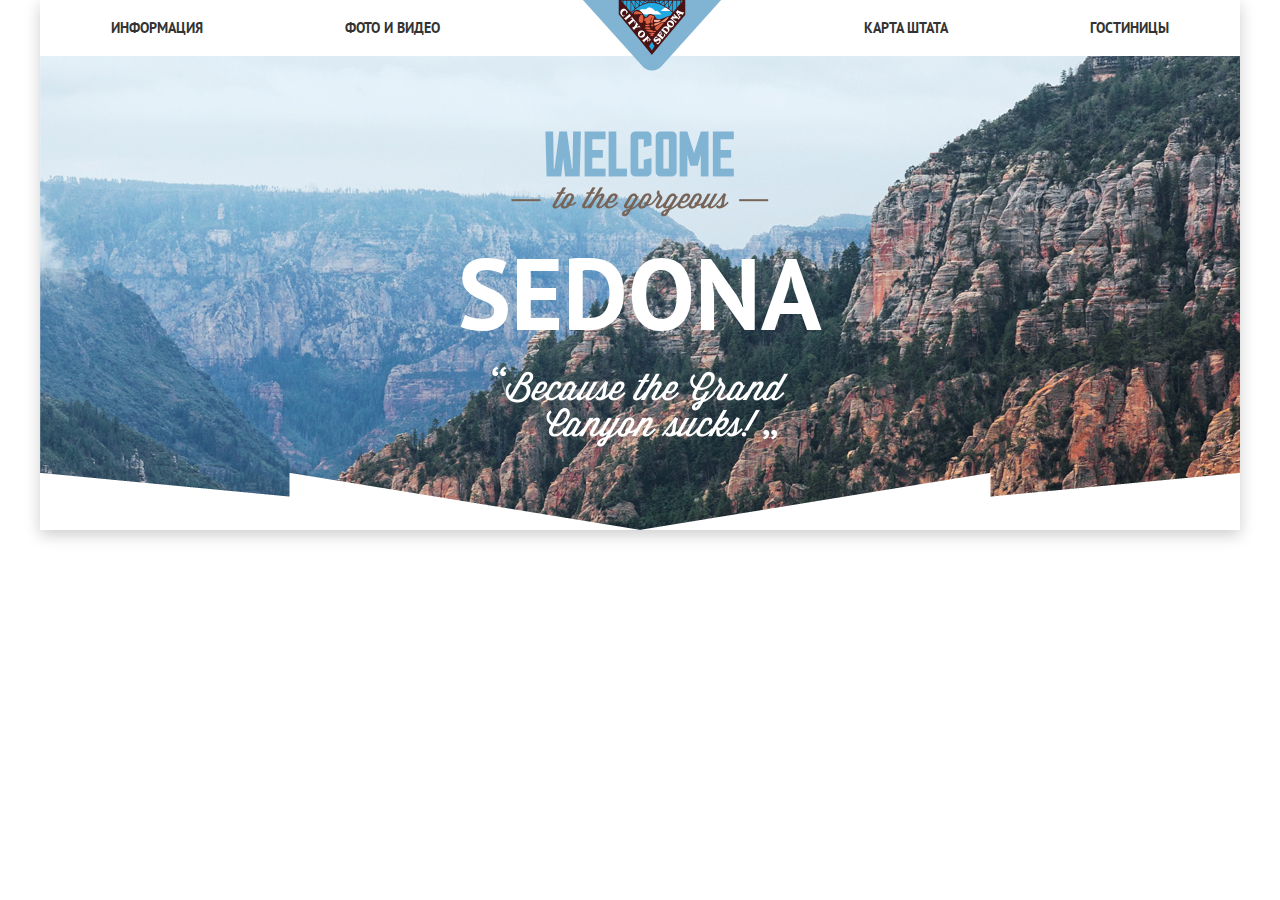
==== index.html @ 0f0e1d2e "Адаптив сэкшена header(index.html)" ====
<!doctype html>
<html lang="en">
<head>
    <meta charset="UTF-8">
    <meta name="viewport"
          content="width=device-width, user-scalable=no, initial-scale=1.0, maximum-scale=1.0, minimum-scale=1.0">
    <meta http-equiv="X-UA-Compatible" content="ie=edge">
    <title>Document</title>
    <link rel="stylesheet" href="css/style.min.css">
</head>
<body>
<div class="container">
    <div class="content__wrapper">
        <header class="header" style="background-image: url('images/header__bg.jpg');">
            <div class="header__top">
                <nav class="menu">
                    <ul class="menu__list">
                        <li class="menu__list-item"><a class="menu__list-link" href="#">Информация</a></li>
                        <li class="menu__list-item"><a class="menu__list-link" href="#">Фото и видео</a></li>
                        <li class="menu__list-item logo"><a class="logo" href="#"><img src="images/logo.png" alt=""></a>
                        </li>
                        <li class="menu__list-item"><a class="menu__list-link" href="#">Карта штата</a></li>
                        <li class="menu__list-item"><a class="menu__list-link" href="#">Гостиницы</a></li>
                    </ul>
                </nav>
            </div>
            <div class="header__bottom">
                <img class="header__bottom-img" src="images/header__bg-top.png" alt="">
                <h1 class="header__bottom-title title">Sedona</h1>
                <img class="header__bottom-img" src="images/header__bg-bottom.png" alt="">
            </div>
        </header>
        <!--
        <section class="benefits">
            <div class="benefits__top benefits__wrapper">
                <h4 class="benefits__phrase benefits__title title">Седона — небольшой городок в Аризоне,
                    заслуживающий большего!
                </h4>
                <p class="benefits__text">Рассмотрим 5 причин, по которым Седона круче, чем гранд каньон!</p>
            </div>
            <div class="benefits__position">
                <div class="benefits__position-textarea">
                    <h6 class="benefits__position-title benefits__title title">
                        Настоящий
                        <br>
                        городок
                    </h6>
                    <p class="benefits__position-text">— №1 —</p>
                    <p class="benefits__position-text">Седона — не аттракцион для туристов, там течёт своя жизнь</p>
                </div>
                <div class="benefits__position-img__wrapper">
                    <img class="benefits__position-img" src="images/benefits__position-1.jpg" alt="">
                </div>
            </div>
            <div class="benefits__items">
                <div class="benefits__item">
                    <img class="benefits__item-img" src="images/benefits__item-1.png" alt="">
                    <p class="benefits__item-title benefits__title title">Жильё</p>
                    <p class="benefits__item-text">Рекомендуем пожить в настоящем мотеле, всё как в кино!</p>
                </div>
                <div class="benefits__item">
                    <img class="benefits__item-img" src="images/benefits__item-2.png" alt="">
                    <p class="benefits__item-title benefits__title title">Еда</p>
                    <p class="benefits__item-text">Всегда заказывайте фирменный бургер, вы не разочаруетесь!</p>
                </div>
                <div class="benefits__item">
                    <img class="benefits__item-img" src="images/benefits__item-3.png" alt="">
                    <p class="benefits__item-title benefits__title title">Сувениры</p>
                    <p class="benefits__item-text">Не только китайского, но и местного производства!</p>
                </div>
            </div>
            <div class="benefits__position benefits__wrapper">
                <div class="benefits__position-img__wrapper">
                    <img class="benefits__position-img" src="images/benefits__position-2.jpg" alt="">
                </div>
                <div class="benefits__position-textarea">
                    <h6 class="benefits__position-title benefits__title title">
                        Там есть <br>
                        Мост дьявола
                    </h6>
                    <p class="benefits__position-text"> — №2 —</p>
                    <p class="benefits__position-text">Да, по нему можно пройти! Если конечно вы осмелитесь</p>
                </div>
            </div>
            <div class="benefits__items benefits__items-positions benefits__wrapper">
                <div class="benefits__item">
                    <h6 class="benefits__item-title benefits__title title">Небольшая
                        площадь</h6>
                    <p class="benefits__item-text"> — №3 —</p>
                    <p class="benefits__item-text">Все достопримечательности
                        находятся очень близко</p>
                </div>
                <div class="benefits__item">
                    <h6 class="benefits__item-title benefits__title title">Красивая
                        дорога</h6>
                    <p class="benefits__item-text">— №4 —</p>
                    <p class="benefits__item-text">Ехать в Седону из Лас-Вегаса совсем
                        не скучно!</p>
                </div>
                <div class="benefits__item">
                    <h6 class="benefits__item-title benefits__title title">Мало
                        туристов</h6>
                    <p class="benefits__item-text">— №5 —</p>
                    <p class="benefits__item-text">Большинство едет в гранд каньон
                        и толпится там</p>
                </div>
            </div>
        </section>
        <section class="search">
            <div class="search-top">
                <div class="search-top__textarea">
                    <h3 class="search-top__title title">Заинтересовались?</h3>
                    <p class="search-top__text">Укажите предполагаемые даты поездки,
                        и мы покажем вам лучшие предложения гостиниц в седоне</p>
                </div>
                <a class="search-top__link title" href="#search-form">
                    ПОИСК ГОСТИНИЦЫ В седоне
                </a>
            </div>
            <div class="search-bottom">
                <iframe src="https://www.google.com/maps/embed?pb=!1m18!1m12!1m3!1d104770.38018730543!2d-111.86517855273749!3d34.85435832354931!2m3!1f0!2f0!3f0!3m2!1i1024!2i768!4f13.1!3m3!1m2!1s0x872da132f942b00d%3A0x5548c523fa6c8efd!2z0KHQtdC00L7QvdCwLCDQkNGA0LjQt9C-0L3QsCA4NjMzNiwg0KHQqNCQ!5e0!3m2!1sru!2sua!4v1608436594598!5m2!1sru!2sua"
                        frameborder="0" style="border:0;" allowfullscreen="" aria-hidden="false" tabindex="0"></iframe>
            </div>
            <footer class="footer">
                <div class="footer__inner">
                    <a class="footer__link" href="#">#visitSEDONA</a>
                    <ul class="footer__social">
                        <li class="footer__social-item"><a class="footer__social-link" href="#"><img
                                src="images/twitter__footer.png" alt=""></a></li>
                        <li class="footer__social-item"><a class="footer__social-link" href="#"><img
                                src="images/facebook__footer.png" alt=""></a></li>
                        <li class="footer__social-item"><a class="footer__social-link" href="#"><img
                                src="images/youtube__footer.png" alt=""></a></li>
                    </ul>
                    <div class="footer__by">
                        <p class="footer__by-text">Website by</p>
                        <a class="footer__by-link" href="#"></a>
                    </div>
                </div>
            </footer>
        </section>
        <form id="search-form" class="mfp-hide white-popup-block search-form">
            <div class="search-form__inner">
                <label class="search-form__label">
                    Дата заезда:
                    <input type="text" class="search-form__input" placeholder="24 Апреля 2017">
                    <button class="search-form__input-btn" type="button"></button>
                </label>
                <label class="search-form__label">
                    Дата выезда:
                    <input type="text" class="search-form__input" placeholder="4 июля 2017">
                    <button class="search-form__input-btn" type="button"></button>
                </label>
                <label class="search-form__label search-form__label-guests">
                    Взрослые:
                    <input class="guests search-form__input search-form__input-numerous" type="number" min="1" max="9"
                           step="1" value="2">
                </label>
                <label class="search-form__label search-form__label-guests">
                    Дети:
                    <input class="guests search-form__input search-form__input-numerous" type="number" min="0" max="9"
                           step="1" value="0">
                </label>
                <button class="search-form__btn" type="submit">Найти</button>
            </div>
        </form>-->
    </div>
</div>
<script src="js/main.min.js"></script>
</body>
</html>
---- css/style.min.css ----
body,.irs--flat .irs-from,.irs--flat .irs-to,.irs--flat .irs-single{font-family:'PTSans Regular'}.review .review__input::-webkit-input-placeholder{font-family:'PTSans Bold'}.review .review__input::-moz-placeholder{font-family:'PTSans Bold'}.review .review__input:-ms-input-placeholder{font-family:'PTSans Bold'}.review .review__input::-ms-input-placeholder{font-family:'PTSans Bold'}.title,.btn,.menu__list-link,.search-form__label,.search-form__btn,.footer__link,.hotels-search__top-title,.hotels-search__bottom-filter__title,.hotels-search__item-content__link,.review__item:first-child .review__item-label,.review .review__input,.review .review__input::placeholder,.review__second-title,.review__sights-list__field-label{font-family:'PTSans Bold'}/*! normalize.css v8.0.1 | MIT License | github.com/necolas/normalize.css */html{line-height:1.15;-webkit-text-size-adjust:100%}body{margin:0}main{display:block}h1{font-size:2em;margin:0.67em 0}hr{-webkit-box-sizing:content-box;box-sizing:content-box;height:0;overflow:visible}pre{font-family:monospace, monospace;font-size:1em}a{background-color:transparent}abbr[title]{border-bottom:none;text-decoration:underline;-webkit-text-decoration:underline dotted;text-decoration:underline dotted}b,strong{font-weight:bolder}code,kbd,samp{font-family:monospace, monospace;font-size:1em}small{font-size:80%}sub,sup{font-size:75%;line-height:0;position:relative;vertical-align:baseline}sub{bottom:-0.25em}sup{top:-0.5em}img{border-style:none}button,input,optgroup,select,textarea{font-family:inherit;font-size:100%;line-height:1.15;margin:0}button,input{overflow:visible}button,select{text-transform:none}button,[type="button"],[type="reset"],[type="submit"]{-webkit-appearance:button}button::-moz-focus-inner,[type="button"]::-moz-focus-inner,[type="reset"]::-moz-focus-inner,[type="submit"]::-moz-focus-inner{border-style:none;padding:0}button:-moz-focusring,[type="button"]:-moz-focusring,[type="reset"]:-moz-focusring,[type="submit"]:-moz-focusring{outline:1px dotted ButtonText}fieldset{padding:0.35em 0.75em 0.625em}legend{-webkit-box-sizing:border-box;box-sizing:border-box;color:inherit;display:table;max-width:100%;padding:0;white-space:normal}progress{vertical-align:baseline}textarea{overflow:auto}[type="checkbox"],[type="radio"]{-webkit-box-sizing:border-box;box-sizing:border-box;padding:0}[type="number"]::-webkit-inner-spin-button,[type="number"]::-webkit-outer-spin-button{height:auto}[type="search"]{-webkit-appearance:textfield;outline-offset:-2px}[type="search"]::-webkit-search-decoration{-webkit-appearance:none}::-webkit-file-upload-button{-webkit-appearance:button;font:inherit}details{display:block}summary{display:list-item}template{display:none}[hidden]{display:none}.slick-slider{position:relative;display:block;-webkit-box-sizing:border-box;box-sizing:border-box;-webkit-user-select:none;-moz-user-select:none;-ms-user-select:none;user-select:none;-webkit-touch-callout:none;-khtml-user-select:none;-ms-touch-action:pan-y;touch-action:pan-y;-webkit-tap-highlight-color:transparent}.slick-list{position:relative;display:block;overflow:hidden;margin:0;padding:0}.slick-list:focus{outline:none}.slick-list.dragging{cursor:pointer;cursor:hand}.slick-slider .slick-track,.slick-slider .slick-list{-webkit-transform:translate3d(0, 0, 0);-ms-transform:translate3d(0, 0, 0);transform:translate3d(0, 0, 0)}.slick-track{position:relative;top:0;left:0;display:block;margin-left:auto;margin-right:auto}.slick-track:before,.slick-track:after{display:table;content:''}.slick-track:after{clear:both}.slick-loading .slick-track{visibility:hidden}.slick-slide{display:none;float:left;height:100%;min-height:1px}[dir='rtl'] .slick-slide{float:right}.slick-slide img{display:block}.slick-slide.slick-loading img{display:none}.slick-slide.dragging img{pointer-events:none}.slick-initialized .slick-slide{display:block}.slick-loading .slick-slide{visibility:hidden}.slick-vertical .slick-slide{display:block;height:auto;border:1px solid transparent}.slick-arrow.slick-hidden{display:none}.mfp-bg{top:0;left:0;width:100%;height:100%;z-index:1042;overflow:hidden;position:fixed;background:#0b0b0b;opacity:0.8}.mfp-wrap{top:0;left:0;width:100%;height:100%;z-index:1043;position:fixed;outline:none !important;-webkit-backface-visibility:hidden}.mfp-container{text-align:center;position:absolute;width:100%;height:100%;left:0;top:0;padding:0 8px;-webkit-box-sizing:border-box;box-sizing:border-box}.mfp-container:before{content:'';display:inline-block;height:100%;vertical-align:middle}.mfp-align-top .mfp-container:before{display:none}.mfp-content{position:relative;display:inline-block;vertical-align:middle;margin:0 auto;text-align:left;z-index:1045}.mfp-inline-holder .mfp-content,.mfp-ajax-holder .mfp-content{width:100%;cursor:auto}.mfp-ajax-cur{cursor:progress}.mfp-zoom-out-cur,.mfp-zoom-out-cur .mfp-image-holder .mfp-close{cursor:-webkit-zoom-out;cursor:zoom-out}.mfp-zoom{cursor:pointer;cursor:-webkit-zoom-in;cursor:zoom-in}.mfp-auto-cursor .mfp-content{cursor:auto}.mfp-close,.mfp-arrow,.mfp-preloader,.mfp-counter{-webkit-user-select:none;-moz-user-select:none;-ms-user-select:none;user-select:none}.mfp-loading.mfp-figure{display:none}.mfp-hide{display:none !important}.mfp-preloader{color:#CCC;position:absolute;top:50%;width:auto;text-align:center;margin-top:-0.8em;left:8px;right:8px;z-index:1044}.mfp-preloader a{color:#CCC}.mfp-preloader a:hover{color:#FFF}.mfp-s-ready .mfp-preloader{display:none}.mfp-s-error .mfp-content{display:none}button.mfp-close,button.mfp-arrow{overflow:visible;cursor:pointer;background:transparent;border:0;-webkit-appearance:none;display:block;outline:none;padding:0;z-index:1046;-webkit-box-shadow:none;box-shadow:none;-ms-touch-action:manipulation;touch-action:manipulation}button::-moz-focus-inner{padding:0;border:0}.mfp-close{width:44px;height:44px;line-height:44px;position:absolute;right:0;top:0;text-decoration:none;text-align:center;opacity:0.65;padding:0 0 18px 10px;color:#FFF;font-style:normal;font-size:28px;font-family:Arial, Baskerville, monospace}.mfp-close:hover,.mfp-close:focus{opacity:1}.mfp-close:active{top:1px}.mfp-close-btn-in .mfp-close{color:#333}.mfp-image-holder .mfp-close,.mfp-iframe-holder .mfp-close{color:#FFF;right:-6px;text-align:right;padding-right:6px;width:100%}.mfp-counter{position:absolute;top:0;right:0;color:#CCC;font-size:12px;line-height:18px;white-space:nowrap}.mfp-arrow{position:absolute;opacity:0.65;margin:0;top:50%;margin-top:-55px;padding:0;width:90px;height:110px;-webkit-tap-highlight-color:transparent}.mfp-arrow:active{margin-top:-54px}.mfp-arrow:hover,.mfp-arrow:focus{opacity:1}.mfp-arrow:before,.mfp-arrow:after{content:'';display:block;width:0;height:0;position:absolute;left:0;top:0;margin-top:35px;margin-left:35px;border:medium inset transparent}.mfp-arrow:after{border-top-width:13px;border-bottom-width:13px;top:8px}.mfp-arrow:before{border-top-width:21px;border-bottom-width:21px;opacity:0.7}.mfp-arrow-left{left:0}.mfp-arrow-left:after{border-right:17px solid #FFF;margin-left:31px}.mfp-arrow-left:before{margin-left:25px;border-right:27px solid #3F3F3F}.mfp-arrow-right{right:0}.mfp-arrow-right:after{border-left:17px solid #FFF;margin-left:39px}.mfp-arrow-right:before{border-left:27px solid #3F3F3F}.mfp-iframe-holder{padding-top:40px;padding-bottom:40px}.mfp-iframe-holder .mfp-content{line-height:0;width:100%;max-width:900px}.mfp-iframe-holder .mfp-close{top:-40px}.mfp-iframe-scaler{width:100%;height:0;overflow:hidden;padding-top:56.25%}.mfp-iframe-scaler iframe{position:absolute;display:block;top:0;left:0;width:100%;height:100%;-webkit-box-shadow:0 0 8px rgba(0,0,0,0.6);box-shadow:0 0 8px rgba(0,0,0,0.6);background:#000}img.mfp-img{width:auto;max-width:100%;height:auto;display:block;line-height:0;-webkit-box-sizing:border-box;box-sizing:border-box;padding:40px 0 40px;margin:0 auto}.mfp-figure{line-height:0}.mfp-figure:after{content:'';position:absolute;left:0;top:40px;bottom:40px;display:block;right:0;width:auto;height:auto;z-index:-1;-webkit-box-shadow:0 0 8px rgba(0,0,0,0.6);box-shadow:0 0 8px rgba(0,0,0,0.6);background:#444}.mfp-figure small{color:#BDBDBD;display:block;font-size:12px;line-height:14px}.mfp-figure figure{margin:0}.mfp-bottom-bar{margin-top:-36px;position:absolute;top:100%;left:0;width:100%;cursor:auto}.mfp-title{text-align:left;line-height:18px;color:#F3F3F3;word-wrap:break-word;padding-right:36px}.mfp-image-holder .mfp-content{max-width:100%}.mfp-gallery .mfp-image-holder .mfp-figure{cursor:pointer}@media screen and (max-width: 800px) and (orientation: landscape), screen and (max-height: 300px){.mfp-img-mobile .mfp-image-holder{padding-left:0;padding-right:0}.mfp-img-mobile img.mfp-img{padding:0}.mfp-img-mobile .mfp-figure:after{top:0;bottom:0}.mfp-img-mobile .mfp-figure small{display:inline;margin-left:5px}.mfp-img-mobile .mfp-bottom-bar{background:rgba(0,0,0,0.6);bottom:0;margin:0;top:auto;padding:3px 5px;position:fixed;-webkit-box-sizing:border-box;box-sizing:border-box}.mfp-img-mobile .mfp-bottom-bar:empty{padding:0}.mfp-img-mobile .mfp-counter{right:5px;top:3px}.mfp-img-mobile .mfp-close{top:0;right:0;width:35px;height:35px;line-height:35px;background:rgba(0,0,0,0.6);position:fixed;text-align:center;padding:0}}@media all and (max-width: 900px){.mfp-arrow{-webkit-transform:scale(0.75);-ms-transform:scale(0.75);transform:scale(0.75)}.mfp-arrow-left{-webkit-transform-origin:0;-ms-transform-origin:0;transform-origin:0}.mfp-arrow-right{-webkit-transform-origin:100%;-ms-transform-origin:100%;transform-origin:100%}.mfp-container{padding-left:6px;padding-right:6px}}/*!Ion.RangeSlider, 2.3.1, © Denis Ineshin, 2010 - 2019, IonDen.com, Build date: 2019-12-19 16:51:02*/.irs{position:relative;display:block;-webkit-touch-callout:none;-webkit-user-select:none;-moz-user-select:none;-ms-user-select:none;user-select:none;font-size:12px;font-family:Arial,sans-serif}.irs-line{position:relative;display:block;overflow:hidden;outline:none !important}.irs-bar{position:absolute;display:block;left:0;width:0}.irs-shadow{position:absolute;display:none;left:0;width:0}.irs-handle{position:absolute;display:block;-webkit-box-sizing:border-box;box-sizing:border-box;cursor:default;z-index:1}.irs-handle.type_last{z-index:2}.irs-min,.irs-max{position:absolute;display:block;cursor:default}.irs-min{left:0}.irs-max{right:0}.irs-from,.irs-to,.irs-single{position:absolute;display:block;top:0;left:0;cursor:default;white-space:nowrap}.irs-grid{position:absolute;display:none;bottom:0;left:0;width:100%;height:20px}.irs-with-grid .irs-grid{display:block}.irs-grid-pol{position:absolute;top:0;left:0;width:1px;height:8px;background:#000}.irs-grid-pol.small{height:4px}.irs-grid-text{position:absolute;bottom:0;left:0;white-space:nowrap;text-align:center;font-size:9px;line-height:9px;padding:0 3px;color:#000}.irs-disable-mask{position:absolute;display:block;top:0;left:-1%;width:102%;height:100%;cursor:default;background:rgba(0,0,0,0);z-index:2}.lt-ie9 .irs-disable-mask{background:#000;filter:alpha(opacity=0);cursor:not-allowed}.irs-disabled{opacity:.4}.irs-hidden-input{position:absolute !important;display:block !important;top:0 !important;left:0 !important;width:0 !important;height:0 !important;font-size:0 !important;line-height:0 !important;padding:0 !important;margin:0 !important;overflow:hidden;outline:none !important;z-index:-9999 !important;background:none !important;border-style:solid !important;border-color:transparent !important}.irs--flat{height:40px}.irs--flat.irs-with-grid{height:60px}.irs--flat .irs-line{top:25px;height:12px;background-color:#e1e4e9;border-radius:4px}.irs--flat .irs-bar{top:25px;height:12px;background-color:#ed5565}.irs--flat .irs-bar--single{border-radius:4px 0 0 4px}.irs--flat .irs-shadow{height:1px;bottom:16px;background-color:#e1e4e9}.irs--flat .irs-handle{top:22px;width:16px;height:18px;background-color:transparent}.irs--flat .irs-handle>i:first-child{position:absolute;display:block;top:0;left:50%;width:2px;height:100%;margin-left:-1px;background-color:#da4453}.irs--flat .irs-handle.state_hover>i:first-child,.irs--flat .irs-handle:hover>i:first-child{background-color:#a43540}.irs--flat .irs-min,.irs--flat .irs-max{top:0;padding:1px 3px;color:#999;font-size:10px;line-height:1.333;text-shadow:none;background-color:#e1e4e9;border-radius:4px}.irs--flat .irs-from,.irs--flat .irs-to,.irs--flat .irs-single{color:white;font-size:10px;line-height:1.333;text-shadow:none;padding:1px 5px;background-color:#ed5565;border-radius:4px}.irs--flat .irs-from:before,.irs--flat .irs-to:before,.irs--flat .irs-single:before{position:absolute;display:block;content:"";bottom:-6px;left:50%;width:0;height:0;margin-left:-3px;overflow:hidden;border:3px solid transparent;border-top-color:#ed5565}.irs--flat .irs-grid-pol{background-color:#e1e4e9}.irs--flat .irs-grid-text{color:#999}.irs--big{height:55px}.irs--big.irs-with-grid{height:70px}.irs--big .irs-line{top:33px;height:12px;background-color:white;background:-webkit-gradient(linear, left top, left bottom, color-stop(-50%, #ddd), color-stop(150%, white));background:-o-linear-gradient(top, #ddd -50%, white 150%);background:linear-gradient(to bottom, #ddd -50%, white 150%);border:1px solid #ccc;border-radius:12px}.irs--big .irs-bar{top:33px;height:12px;background-color:#92bce0;border:1px solid #428bca;background:-webkit-gradient(linear, left top, left bottom, from(#fff), color-stop(30%, #428bca), to(#b9d4ec));background:-o-linear-gradient(top, #fff 0%, #428bca 30%, #b9d4ec 100%);background:linear-gradient(to bottom, #fff 0%, #428bca 30%, #b9d4ec 100%);-webkit-box-shadow:inset 0 0 1px 1px rgba(255,255,255,0.5);box-shadow:inset 0 0 1px 1px rgba(255,255,255,0.5)}.irs--big .irs-bar--single{border-radius:12px 0 0 12px}.irs--big .irs-shadow{height:1px;bottom:16px;background-color:rgba(66,139,202,0.5)}.irs--big .irs-handle{top:25px;width:30px;height:30px;border:1px solid rgba(0,0,0,0.3);background-color:#cbcfd5;background:-webkit-gradient(linear, left top, left bottom, from(white), color-stop(30%, #B4B9BE), to(white));background:-o-linear-gradient(top, white 0%, #B4B9BE 30%, white 100%);background:linear-gradient(to bottom, white 0%, #B4B9BE 30%, white 100%);-webkit-box-shadow:1px 1px 2px rgba(0,0,0,0.2),inset 0 0 3px 1px white;box-shadow:1px 1px 2px rgba(0,0,0,0.2),inset 0 0 3px 1px white;border-radius:30px}.irs--big .irs-handle.state_hover,.irs--big .irs-handle:hover{border-color:rgba(0,0,0,0.45);background-color:#939ba7;background:-webkit-gradient(linear, left top, left bottom, from(white), color-stop(30%, #919BA5), to(white));background:-o-linear-gradient(top, white 0%, #919BA5 30%, white 100%);background:linear-gradient(to bottom, white 0%, #919BA5 30%, white 100%)}.irs--big .irs-min,.irs--big .irs-max{top:0;padding:1px 5px;color:white;text-shadow:none;background-color:#9f9f9f;border-radius:3px}.irs--big .irs-from,.irs--big .irs-to,.irs--big .irs-single{color:white;text-shadow:none;padding:1px 5px;background-color:#428bca;background:-webkit-gradient(linear, left top, left bottom, from(#428bca), to(#3071a9));background:-o-linear-gradient(top, #428bca 0%, #3071a9 100%);background:linear-gradient(to bottom, #428bca 0%, #3071a9 100%);border-radius:3px}.irs--big .irs-grid-pol{background-color:#428bca}.irs--big .irs-grid-text{color:#428bca}.irs--modern{height:55px}.irs--modern.irs-with-grid{height:55px}.irs--modern .irs-line{top:25px;height:5px;background-color:#d1d6e0;background:-webkit-gradient(linear, left top, left bottom, from(#e0e4ea), to(#d1d6e0));background:-o-linear-gradient(top, #e0e4ea 0%, #d1d6e0 100%);background:linear-gradient(to bottom, #e0e4ea 0%, #d1d6e0 100%);border:1px solid #a3adc1;border-bottom-width:0;border-radius:5px}.irs--modern .irs-bar{top:25px;height:5px;background:#20b426;background:-webkit-gradient(linear, left top, left bottom, from(#20b426), to(#18891d));background:-o-linear-gradient(top, #20b426 0%, #18891d 100%);background:linear-gradient(to bottom, #20b426 0%, #18891d 100%)}.irs--modern .irs-bar--single{border-radius:5px 0 0 5px}.irs--modern .irs-shadow{height:1px;bottom:21px;background-color:rgba(209,214,224,0.5)}.irs--modern .irs-handle{top:37px;width:12px;height:13px;border:1px solid #a3adc1;border-top-width:0;-webkit-box-shadow:1px 1px 1px rgba(0,0,0,0.1);box-shadow:1px 1px 1px rgba(0,0,0,0.1);border-radius:0 0 3px 3px}.irs--modern .irs-handle>i:nth-child(1){position:absolute;display:block;top:-4px;left:1px;width:6px;height:6px;border:1px solid #a3adc1;background:white;-webkit-transform:rotate(45deg);-ms-transform:rotate(45deg);transform:rotate(45deg)}.irs--modern .irs-handle>i:nth-child(2){position:absolute;display:block;-webkit-box-sizing:border-box;box-sizing:border-box;top:0;left:0;width:10px;height:12px;background:#e9e6e6;background:-webkit-gradient(linear, left top, left bottom, from(white), to(#e9e6e6));background:-o-linear-gradient(top, white 0%, #e9e6e6 100%);background:linear-gradient(to bottom, white 0%, #e9e6e6 100%);border-radius:0 0 3px 3px}.irs--modern .irs-handle>i:nth-child(3){position:absolute;display:block;-webkit-box-sizing:border-box;box-sizing:border-box;top:3px;left:3px;width:4px;height:5px;border-left:1px solid #a3adc1;border-right:1px solid #a3adc1}.irs--modern .irs-handle.state_hover,.irs--modern .irs-handle:hover{border-color:#7685a2;background:#c3c7cd;background:-webkit-gradient(linear, left top, left bottom, from(#fff), color-stop(30%, #919ba5), to(#fff));background:-o-linear-gradient(top, #fff 0%, #919ba5 30%, #fff 100%);background:linear-gradient(to bottom, #fff 0%, #919ba5 30%, #fff 100%)}.irs--modern .irs-handle.state_hover>i:nth-child(1),.irs--modern .irs-handle:hover>i:nth-child(1){border-color:#7685a2}.irs--modern .irs-handle.state_hover>i:nth-child(3),.irs--modern .irs-handle:hover>i:nth-child(3){border-color:#48536a}.irs--modern .irs-min,.irs--modern .irs-max{top:0;font-size:10px;line-height:1.333;text-shadow:none;padding:1px 5px;color:white;background-color:#d1d6e0;border-radius:5px}.irs--modern .irs-from,.irs--modern .irs-to,.irs--modern .irs-single{font-size:10px;line-height:1.333;text-shadow:none;padding:1px 5px;background-color:#20b426;color:white;border-radius:5px}.irs--modern .irs-from:before,.irs--modern .irs-to:before,.irs--modern .irs-single:before{position:absolute;display:block;content:"";bottom:-6px;left:50%;width:0;height:0;margin-left:-3px;overflow:hidden;border:3px solid transparent;border-top-color:#20b426}.irs--modern .irs-grid{height:25px}.irs--modern .irs-grid-pol{background-color:#dedede}.irs--modern .irs-grid-text{color:silver;font-size:13px}.irs--sharp{height:50px;font-size:12px;line-height:1}.irs--sharp.irs-with-grid{height:57px}.irs--sharp .irs-line{top:30px;height:2px;background-color:black;border-radius:2px}.irs--sharp .irs-bar{top:30px;height:2px;background-color:#ee22fa}.irs--sharp .irs-bar--single{border-radius:2px 0 0 2px}.irs--sharp .irs-shadow{height:1px;bottom:21px;background-color:rgba(0,0,0,0.5)}.irs--sharp .irs-handle{top:25px;width:10px;height:10px;background-color:#a804b2}.irs--sharp .irs-handle>i:first-child{position:absolute;display:block;top:100%;left:0;width:0;height:0;border:5px solid transparent;border-top-color:#a804b2}.irs--sharp .irs-handle.state_hover,.irs--sharp .irs-handle:hover{background-color:black}.irs--sharp .irs-handle.state_hover>i:first-child,.irs--sharp .irs-handle:hover>i:first-child{border-top-color:black}.irs--sharp .irs-min,.irs--sharp .irs-max{color:white;font-size:14px;line-height:1;top:0;padding:3px 4px;opacity:.4;background-color:#a804b2;border-radius:2px}.irs--sharp .irs-from,.irs--sharp .irs-to,.irs--sharp .irs-single{font-size:14px;line-height:1;text-shadow:none;padding:3px 4px;background-color:#a804b2;color:white;border-radius:2px}.irs--sharp .irs-from:before,.irs--sharp .irs-to:before,.irs--sharp .irs-single:before{position:absolute;display:block;content:"";bottom:-6px;left:50%;width:0;height:0;margin-left:-3px;overflow:hidden;border:3px solid transparent;border-top-color:#a804b2}.irs--sharp .irs-grid{height:25px}.irs--sharp .irs-grid-pol{background-color:#dedede}.irs--sharp .irs-grid-text{color:silver;font-size:13px}.irs--round{height:50px}.irs--round.irs-with-grid{height:65px}.irs--round .irs-line{top:36px;height:4px;background-color:#dee4ec;border-radius:4px}.irs--round .irs-bar{top:36px;height:4px;background-color:#006cfa}.irs--round .irs-bar--single{border-radius:4px 0 0 4px}.irs--round .irs-shadow{height:4px;bottom:21px;background-color:rgba(222,228,236,0.5)}.irs--round .irs-handle{top:26px;width:24px;height:24px;border:4px solid #006cfa;background-color:white;border-radius:24px;-webkit-box-shadow:0 1px 3px rgba(0,0,255,0.3);box-shadow:0 1px 3px rgba(0,0,255,0.3)}.irs--round .irs-handle.state_hover,.irs--round .irs-handle:hover{background-color:#f0f6ff}.irs--round .irs-min,.irs--round .irs-max{color:#333;font-size:14px;line-height:1;top:0;padding:3px 5px;background-color:rgba(0,0,0,0.1);border-radius:4px}.irs--round .irs-from,.irs--round .irs-to,.irs--round .irs-single{font-size:14px;line-height:1;text-shadow:none;padding:3px 5px;background-color:#006cfa;color:white;border-radius:4px}.irs--round .irs-from:before,.irs--round .irs-to:before,.irs--round .irs-single:before{position:absolute;display:block;content:"";bottom:-6px;left:50%;width:0;height:0;margin-left:-3px;overflow:hidden;border:3px solid transparent;border-top-color:#006cfa}.irs--round .irs-grid{height:25px}.irs--round .irs-grid-pol{background-color:#dedede}.irs--round .irs-grid-text{color:silver;font-size:13px}.irs--square{height:50px}.irs--square.irs-with-grid{height:60px}.irs--square .irs-line{top:31px;height:4px;background-color:#dedede}.irs--square .irs-bar{top:31px;height:4px;background-color:black}.irs--square .irs-shadow{height:2px;bottom:21px;background-color:#dedede}.irs--square .irs-handle{top:25px;width:16px;height:16px;border:3px solid black;background-color:white;-webkit-transform:rotate(45deg);-ms-transform:rotate(45deg);transform:rotate(45deg)}.irs--square .irs-handle.state_hover,.irs--square .irs-handle:hover{background-color:#f0f6ff}.irs--square .irs-min,.irs--square .irs-max{color:#333;font-size:14px;line-height:1;top:0;padding:3px 5px;background-color:rgba(0,0,0,0.1)}.irs--square .irs-from,.irs--square .irs-to,.irs--square .irs-single{font-size:14px;line-height:1;text-shadow:none;padding:3px 5px;background-color:black;color:white}.irs--square .irs-grid{height:25px}.irs--square .irs-grid-pol{background-color:#dedede}.irs--square .irs-grid-text{color:silver;font-size:11px}.jq-checkbox,.jq-radio{position:relative;display:inline-block;overflow:hidden;-webkit-user-select:none;-moz-user-select:none;-ms-user-select:none;user-select:none}.jq-checkbox input,.jq-radio input{position:absolute;z-index:-1;margin:0;padding:0;opacity:0}.jq-file{position:relative;display:inline-block;overflow:hidden}.jq-file input{position:absolute;top:0;right:0;height:auto;margin:0;padding:0;opacity:0;font-size:100px;line-height:1em}.jq-file__name{overflow:hidden;white-space:nowrap;-o-text-overflow:ellipsis;text-overflow:ellipsis}.jq-selectbox,.jq-select-multiple{position:relative;display:inline-block}.jq-selectbox select,.jq-select-multiple select{position:absolute;top:0;left:0;width:100%;height:100%;margin:0;padding:0;opacity:0}.jq-selectbox li,.jq-select-multiple li{-webkit-user-select:none;-moz-user-select:none;-ms-user-select:none;user-select:none;white-space:nowrap}.jq-selectbox{z-index:10}.jq-selectbox__select{position:relative}.jq-selectbox__select-text{overflow:hidden;-webkit-user-select:none;-moz-user-select:none;-ms-user-select:none;user-select:none;white-space:nowrap;-o-text-overflow:ellipsis;text-overflow:ellipsis}.jq-selectbox__dropdown{position:absolute}.jq-selectbox__search input{-webkit-appearance:textfield}.jq-selectbox__search input::-webkit-search-cancel-button,.jq-selectbox__search input::-webkit-search-decoration{-webkit-appearance:none}.jq-selectbox__dropdown ul{position:relative;overflow:auto;overflow-x:hidden;list-style:none;-webkit-overflow-scrolling:touch}.jq-select-multiple ul{position:relative;overflow-x:hidden;-webkit-overflow-scrolling:touch}.jq-number{display:inline-block}.jq-number__field input{-moz-appearance:textfield;text-align:left}.jq-number__field input::-webkit-inner-spin-button,.jq-number__field input::-webkit-outer-spin-button{margin:0;-webkit-appearance:none}.jq-checkbox,.jq-radio{vertical-align:-4px;width:16px;height:16px;margin:0 4px 0 0;border:1px solid #C3C3C3;background:-webkit-gradient(linear, left top, left bottom, from(#fff), to(#E6E6E6));background:-o-linear-gradient(#fff, #E6E6E6);background:linear-gradient(#fff, #E6E6E6);-webkit-box-shadow:0 1px 1px rgba(0,0,0,0.05),inset -1px -1px #fff,inset 1px -1px #fff;box-shadow:0 1px 1px rgba(0,0,0,0.05),inset -1px -1px #fff,inset 1px -1px #fff;cursor:pointer}.jq-checkbox.focused,.jq-radio.focused{border:1px solid #08C}.jq-checkbox.disabled,.jq-radio.disabled{opacity:.55}.jq-checkbox{border-radius:3px}.jq-checkbox.checked .jq-checkbox__div{width:8px;height:4px;margin:3px 0 0 3px;border-bottom:2px solid #666;border-left:2px solid #666;-webkit-transform:rotate(-50deg);-ms-transform:rotate(-50deg);transform:rotate(-50deg)}.jq-radio{border-radius:50%}.jq-radio.checked .jq-radio__div{width:10px;height:10px;margin:3px 0 0 3px;border-radius:50%;background:#777;-webkit-box-shadow:inset 1px 1px 1px rgba(0,0,0,0.7);box-shadow:inset 1px 1px 1px rgba(0,0,0,0.7)}.jq-file{width:270px;border-radius:4px;-webkit-box-shadow:0 1px 2px rgba(0,0,0,0.1);box-shadow:0 1px 2px rgba(0,0,0,0.1)}.jq-file input{cursor:pointer}.jq-file__name{-webkit-box-sizing:border-box;box-sizing:border-box;width:100%;height:34px;padding:0 80px 0 10px;border:1px solid #CCC;border-bottom-color:#B3B3B3;border-radius:4px;background:#FFF;-webkit-box-shadow:inset 1px 1px #F1F1F1;box-shadow:inset 1px 1px #F1F1F1;font:14px/32px Arial, sans-serif;color:#333}.jq-file__browse{position:absolute;top:1px;right:1px;padding:0 10px;border-left:1px solid #CCC;border-radius:0 4px 4px 0;background:-webkit-gradient(linear, left top, left bottom, from(#fff), to(#E6E6E6));background:-o-linear-gradient(#fff, #E6E6E6);background:linear-gradient(#fff, #E6E6E6);-webkit-box-shadow:inset 1px -1px #F1F1F1,inset -1px 0 #F1F1F1,0 1px 2px rgba(0,0,0,0.1);box-shadow:inset 1px -1px #F1F1F1,inset -1px 0 #F1F1F1,0 1px 2px rgba(0,0,0,0.1);font:14px/32px Arial, sans-serif;color:#333;text-shadow:1px 1px #FFF}.jq-file:hover .jq-file__browse{background:-webkit-gradient(linear, left top, left bottom, from(#F6F6F6), to(#E6E6E6));background:-o-linear-gradient(#F6F6F6, #E6E6E6);background:linear-gradient(#F6F6F6, #E6E6E6)}.jq-file:active .jq-file__browse{background:#F5F5F5;-webkit-box-shadow:inset 1px 1px 3px #DDD;box-shadow:inset 1px 1px 3px #DDD}.jq-file.focused .jq-file__name{border:1px solid #5794BF}.jq-file.disabled,.jq-file.disabled .jq-file__name,.jq-file.disabled .jq-file__browse{border-color:#CCC;background:#F5F5F5;-webkit-box-shadow:none;box-shadow:none;color:#888}.jq-number{position:relative;vertical-align:middle;padding:0 36px 0 0}.jq-number__field{width:100px;border:1px solid #CCC;border-bottom-color:#B3B3B3;border-radius:4px;-webkit-box-shadow:inset 1px 1px #F1F1F1,0 1px 2px rgba(0,0,0,0.1);box-shadow:inset 1px 1px #F1F1F1,0 1px 2px rgba(0,0,0,0.1)}.jq-number__field:hover{border-color:#B3B3B3}.jq-number__field input{-webkit-box-sizing:border-box;box-sizing:border-box;width:100%;padding:8px 9px;border:none;outline:none;background:none;font:14px Arial, sans-serif;color:#333}.jq-number__spin{position:absolute;top:0;right:0;width:32px;height:14px;border:1px solid #CCC;border-bottom-color:#B3B3B3;border-radius:4px;background:-webkit-gradient(linear, left top, left bottom, from(#fff), to(#E6E6E6));background:-o-linear-gradient(#fff, #E6E6E6);background:linear-gradient(#fff, #E6E6E6);-webkit-box-shadow:0 1px 2px rgba(0,0,0,0.1);box-shadow:0 1px 2px rgba(0,0,0,0.1);-webkit-box-shadow:inset 1px -1px #F1F1F1,inset -1px 0 #F1F1F1,0 1px 2px rgba(0,0,0,0.1);box-shadow:inset 1px -1px #F1F1F1,inset -1px 0 #F1F1F1,0 1px 2px rgba(0,0,0,0.1);-webkit-user-select:none;-moz-user-select:none;-ms-user-select:none;user-select:none;text-shadow:1px 1px #FFF;cursor:pointer}.jq-number__spin.minus{top:auto;bottom:0}.jq-number__spin:hover{background:-webkit-gradient(linear, left top, left bottom, from(#F6F6F6), to(#E6E6E6));background:-o-linear-gradient(#F6F6F6, #E6E6E6);background:linear-gradient(#F6F6F6, #E6E6E6)}.jq-number__spin:active{background:#F5F5F5;-webkit-box-shadow:inset 1px 1px 3px #DDD;box-shadow:inset 1px 1px 3px #DDD}.jq-number__spin:after{content:'';position:absolute;top:4px;left:11px;width:0;height:0;border-right:5px solid transparent;border-bottom:5px solid #999;border-left:5px solid transparent}.jq-number__spin.minus:after{top:5px;border-top:5px solid #999;border-right:5px solid transparent;border-bottom:none;border-left:5px solid transparent}.jq-number__spin.minus:hover:after{border-top-color:#000}.jq-number__spin.plus:hover:after{border-bottom-color:#000}.jq-number.focused .jq-number__field{border:1px solid #5794BF}.jq-number.disabled .jq-number__field,.jq-number.disabled .jq-number__spin{border-color:#CCC;background:#F5F5F5;-webkit-box-shadow:none;box-shadow:none;color:#888}.jq-number.disabled .jq-number__spin:after{border-bottom-color:#AAA}.jq-number.disabled .jq-number__spin.minus:after{border-top-color:#AAA}.jq-selectbox{vertical-align:middle;cursor:pointer}.jq-selectbox__select{height:32px;padding:0 45px 0 10px;border:1px solid #CCC;border-bottom-color:#B3B3B3;border-radius:4px;background:-webkit-gradient(linear, left top, left bottom, from(#fff), to(#E6E6E6));background:-o-linear-gradient(#fff, #E6E6E6);background:linear-gradient(#fff, #E6E6E6);-webkit-box-shadow:inset 1px -1px #F1F1F1,inset -1px 0 #F1F1F1,0 1px 2px rgba(0,0,0,0.1);box-shadow:inset 1px -1px #F1F1F1,inset -1px 0 #F1F1F1,0 1px 2px rgba(0,0,0,0.1);font:14px/32px Arial, sans-serif;color:#333;text-shadow:1px 1px #FFF}.jq-selectbox__select:hover{background:-webkit-gradient(linear, left top, left bottom, from(#F6F6F6), to(#E6E6E6));background:-o-linear-gradient(#F6F6F6, #E6E6E6);background:linear-gradient(#F6F6F6, #E6E6E6)}.jq-selectbox__select:active{background:#F5F5F5;-webkit-box-shadow:inset 1px 1px 3px #DDD;box-shadow:inset 1px 1px 3px #DDD}.jq-selectbox.focused .jq-selectbox__select{border:1px solid #5794BF}.jq-selectbox.disabled .jq-selectbox__select{border-color:#CCC;background:#F5F5F5;-webkit-box-shadow:none;box-shadow:none;color:#888}.jq-selectbox__select-text{display:block;width:100%}.jq-selectbox .placeholder{color:#888}.jq-selectbox__trigger{position:absolute;top:0;right:0;width:34px;height:100%;border-left:1px solid #CCC}.jq-selectbox__trigger-arrow{position:absolute;top:14px;right:12px;width:0;height:0;border-top:5px solid #999;border-right:5px solid transparent;border-left:5px solid transparent}.jq-selectbox:hover .jq-selectbox__trigger-arrow{border-top-color:#000}.jq-selectbox.disabled .jq-selectbox__trigger-arrow{border-top-color:#AAA}.jq-selectbox__dropdown{-webkit-box-sizing:border-box;box-sizing:border-box;width:100%;margin:2px 0 0;padding:0;border:1px solid #CCC;border-radius:4px;background:#FFF;-webkit-box-shadow:0 2px 10px rgba(0,0,0,0.2);box-shadow:0 2px 10px rgba(0,0,0,0.2);font:14px/18px Arial, sans-serif}.jq-selectbox__search{margin:5px}.jq-selectbox__search input{-webkit-box-sizing:border-box;box-sizing:border-box;width:100%;margin:0;padding:5px 27px 6px 8px;border:1px solid #CCC;border-radius:3px;outline:none;background:url("[data-uri]") no-repeat 100% 50%;-webkit-box-shadow:inset 1px 1px #F1F1F1;box-shadow:inset 1px 1px #F1F1F1;color:#333}.jq-selectbox__not-found{margin:5px;padding:5px 8px 6px;background:#F0F0F0;font-size:13px}.jq-selectbox ul{margin:0;padding:0}.jq-selectbox li{min-height:18px;padding:5px 10px 6px;color:#231F20}.jq-selectbox li.selected{background-color:#A3ABB1;color:#FFF}.jq-selectbox li:hover{background-color:#08C;color:#FFF}.jq-selectbox li.disabled{color:#AAA}.jq-selectbox li.disabled:hover{background:none}.jq-selectbox li.optgroup{font-weight:bold}.jq-selectbox li.optgroup:hover{background:none;color:#231F20;cursor:default}.jq-selectbox li.option{padding-left:25px}.jq-select-multiple{-webkit-box-sizing:border-box;box-sizing:border-box;padding:1px;border:1px solid #CCC;border-bottom-color:#B3B3B3;border-radius:4px;background:#FFF;-webkit-box-shadow:inset 1px 1px #F1F1F1,0 1px 2px rgba(0,0,0,0.1);box-shadow:inset 1px 1px #F1F1F1,0 1px 2px rgba(0,0,0,0.1);font:14px/18px Arial, sans-serif;color:#333;cursor:default}.jq-select-multiple.focused{border:1px solid #5794BF}.jq-select-multiple.disabled{border-color:#CCC;background:#F5F5F5;-webkit-box-shadow:none;box-shadow:none;color:#888}.jq-select-multiple ul{margin:0;padding:0}.jq-select-multiple li{padding:3px 9px 4px;list-style:none}.jq-select-multiple li:first-child{border-radius:3px 3px 0 0}.jq-select-multiple li:last-child{border-radius:0 0 3px 3px}.jq-select-multiple li.selected{background:#08C;color:#FFF}.jq-select-multiple li.disabled{color:#AAA}.jq-select-multiple li.optgroup{font-weight:bold}.jq-select-multiple li.option{padding-left:25px}.jq-select-multiple.disabled li.selected,.jq-select-multiple li.selected.disabled{background:#CCC;color:#FFF}input[type='email'].styler,input[type='password'].styler,input[type='search'].styler,input[type='tel'].styler,input[type='text'].styler,input[type='url'].styler,textarea.styler{padding:8px 9px;border:1px solid #CCC;border-bottom-color:#B3B3B3;border-radius:4px;-webkit-box-shadow:inset 1px 1px #F1F1F1,0 1px 2px rgba(0,0,0,0.1);box-shadow:inset 1px 1px #F1F1F1,0 1px 2px rgba(0,0,0,0.1);font:14px Arial, sans-serif;color:#333}input[type='search'].styler{-webkit-appearance:none;-moz-appearance:none;appearance:none}textarea.styler{overflow:auto}input[type='email'].styler:hover,input[type='password'].styler:hover,input[type='search'].styler:hover,input[type='tel'].styler:hover,input[type='text'].styler:hover,input[type='url'].styler:hover,textarea.styler:hover{border-color:#B3B3B3}input[type='email'].styler:hover:focus,input[type='password'].styler:hover:focus,input[type='search'].styler:hover:focus,input[type='tel'].styler:hover:focus,input[type='text'].styler:hover:focus,input[type='url'].styler:hover:focus,textarea.styler:hover:focus{border-color:#CCC;border-top-color:#B3B3B3;outline:none;-webkit-box-shadow:inset 0 1px 2px rgba(0,0,0,0.1);box-shadow:inset 0 1px 2px rgba(0,0,0,0.1)}button.styler,input[type='button'].styler,input[type='submit'].styler,input[type='reset'].styler{overflow:visible;padding:8px 11px;border:1px solid #CCC;border-bottom-color:#B3B3B3;border-radius:4px;outline:none;background:-webkit-gradient(linear, left top, left bottom, from(#fff), to(#E6E6E6));background:-o-linear-gradient(#fff, #E6E6E6);background:linear-gradient(#fff, #E6E6E6);-webkit-box-shadow:inset 1px -1px #F1F1F1,inset -1px 0 #F1F1F1,0 1px 2px rgba(0,0,0,0.1);box-shadow:inset 1px -1px #F1F1F1,inset -1px 0 #F1F1F1,0 1px 2px rgba(0,0,0,0.1);font:14px Arial, sans-serif;color:#333;text-shadow:1px 1px #FFF;cursor:pointer}button.styler.styler::-moz-focus-inner,input[type='button'].styler.styler::-moz-focus-inner,input[type='submit'].styler.styler::-moz-focus-inner,input[type='reset'].styler.styler::-moz-focus-inner{padding:0;border:0}button.styler:not([disabled]):hover,input[type='button'].styler:not([disabled]):hover,input[type='submit'].styler:not([disabled]):hover,input[type='reset'].styler:not([disabled]):hover,input[type='reset'].styler:hover{background:-webkit-gradient(linear, left top, left bottom, from(#F6F6F6), to(#E6E6E6));background:-o-linear-gradient(#F6F6F6, #E6E6E6);background:linear-gradient(#F6F6F6, #E6E6E6)}button.styler:active,input[type='button'].styler:active,input[type='submit'].styler:active,input[type='reset'].styler:active{background:#F5F5F5;-webkit-box-shadow:inset 1px 1px 3px #DDD;box-shadow:inset 1px 1px 3px #DDD}button.styler[disabled],input[type='button'].styler[disabled],input[type='submit'].styler[disabled]{border-color:#CCC;background:#F5F5F5;-webkit-box-shadow:none;box-shadow:none;color:#888}@font-face{font-family:'PTSans Regular';src:url("../fonts/ptsans.woff2") format("woff2"),url("../fonts/ptsans.woff") format("woff");font-weight:400;font-style:normal;font-display:swap}@font-face{font-family:'PTSans Bold';src:url("../fonts/ptsansbold.woff2") format("woff2"),url("../fonts/ptsansbold.woff") format("woff");font-weight:700;font-style:normal;font-display:swap}html{-webkit-box-sizing:border-box;box-sizing:border-box}*,*::before,*::after{-webkit-box-sizing:inherit;box-sizing:inherit}h1,h2,h3,h4,h5,h6{font-size:inherit;margin:0}ul,li{list-style:none;margin:0;padding:0}a{text-decoration:none;display:inline-block;color:inherit}body{text-transform:uppercase;font-size:14px;line-height:16px;color:#333333}.container{max-width:1230px;padding:0 15px;margin:0 auto}.container-content{margin:0 auto;max-width:1056px}.content__wrapper{-webkit-box-shadow:0 5px 15px rgba(0,1,1,0.2);box-shadow:0 5px 15px rgba(0,1,1,0.2)}.container__small{max-width:960px;margin:0 auto}.title{color:#000}.benefits__title{font-size:21px;line-height:24px}input[type="number"]{-moz-appearance:textfield}input[type="number"]::-webkit-outer-spin-button,input[type="number"]::-webkit-inner-spin-button{-webkit-appearance:none;margin:0}input[type=number]::-webkit-inner-spin-button,input[type=number]::-webkit-outer-spin-button{-webkit-appearance:none;margin:0}.mfp-bg{background:transparent}.mfp-close-btn-in .mfp-close{display:none}.mfp-content{top:96px;left:-8px}.btn{font-size:21px;line-height:24px;color:#fff;background-color:#81b3d2}.header{background-size:cover;background-repeat:no-repeat;background-position:top center;position:relative}.header::before{position:absolute;content:"";background-image:url("../images/header__bg-before.png");max-width:1200px;height:57px;bottom:0;width:100%;background-position:center}.header__top{background-color:#fff}.header__bottom{text-align:center;padding:75px 0 80px}.header__bottom-title{font-size:100px;line-height:106px;color:#fff;margin:20px 0}.header__min::before{display:none}.header.header__change{background-position:center center}.menu__list{display:-webkit-box;display:-ms-flexbox;display:flex;-ms-flex-pack:distribute;justify-content:space-around;-webkit-box-align:center;-ms-flex-align:center;align-items:center;height:56px}.menu__list-item.logo{-webkit-transform:translateY(9px);-ms-transform:translateY(9px);transform:translateY(9px)}.menu__list-link{font-size:14px;line-height:26px}.menu__list-item{-webkit-transition:all .3s;-o-transition:all .3s;transition:all .3s}.menu__list-item:hover{color:#81b3d2}.menu__list-item.menu__list-item--click{color:rgba(0,0,0,0.3)}.menu__list-item.menu__list-item--active{color:#766357}.benefits__wrapper{max-height:256px;height:100%}.benefits__top{padding:50px 0;text-align:center;max-width:510px;margin:0 auto}.benefits__phrase{margin-bottom:30px}.benefits__position{display:-webkit-box;display:-ms-flexbox;display:flex;text-align:center;-webkit-box-align:center;-ms-flex-align:center;align-items:center}.benefits__position-textarea{background-color:#81b3d2;color:#fff;padding:45px 50px 60px;max-width:400px;max-height:256px}.benefits__position-title.benefits__title{color:#fff}.benefits__position-img__wrapper{overflow:hidden;max-height:256px}.benefits__position-img{max-width:800px;width:100%;margin-top:-75px}.benefits__position-text{margin:26px 0}.benefits__items{display:-webkit-box;display:-ms-flexbox;display:flex;-webkit-box-pack:justify;-ms-flex-pack:justify;justify-content:space-between;text-align:center}.benefits__item{padding:60px 73px 75px}.benefits__item-title{margin:25px 0}.benefits__items-positions{background-color:#eeeeee}.benefits__items-positions .benefits__item{padding:45px 73px 40px}.benefits__items-positions .benefits__item-title{margin:0 0 25px}.benefits__items-positions .benefits__item-text{margin-bottom:25px}.search{position:relative}.search-top{padding-top:50px;text-align:center}.search-top__textarea{max-width:450px;margin:0 auto}.search-top__title{font-size:30px;line-height:35px;margin-bottom:25px}.search-top__text{margin-bottom:45px}.search-top__link{padding:29px 139px 31px;background-color:#766357;color:#fff;font-size:21px;line-height:24px;-webkit-transition:all .3s;-o-transition:all .3s;transition:all .3s}.search-top__link:hover{background-color:#604e43;-webkit-box-shadow:0 10px 20px rgba(0,1,1,0.25);box-shadow:0 10px 20px rgba(0,1,1,0.25)}.search-top__link.search-top__link--active{background-color:#503e33;color:rgba(255,255,255,0.3)}.search-bottom iframe{max-width:100%;width:100%;height:593px}.search-form{max-width:568px;margin:0 auto;background-color:#fff;padding:55px;-webkit-box-shadow:0 7px 15px rgba(0,1,1,0.15);box-shadow:0 7px 15px rgba(0,1,1,0.15)}.search-form__inner{display:-webkit-box;display:-ms-flexbox;display:flex;-ms-flex-wrap:wrap;flex-wrap:wrap;-webkit-box-pack:center;-ms-flex-pack:center;justify-content:center}.search-form__label{display:-webkit-box;display:-ms-flexbox;display:flex;-webkit-box-align:center;-ms-flex-align:center;align-items:center}.search-form__label:first-child .search-form__input{margin-left:23px}.search-form__label+.search-form__label{margin-top:30px}.search-form__input{width:346px;margin-left:20px;background-color:#f2f2f2;padding:11px 12px 12px;-webkit-transition:all .3s;-o-transition:all .3s;transition:all .3s;border:2px solid #f2f2f2}.search-form__input::-webkit-input-placeholder{text-transform:uppercase;font-size:14px;line-height:16px}.search-form__input::-moz-placeholder{text-transform:uppercase;font-size:14px;line-height:16px}.search-form__input:-ms-input-placeholder{text-transform:uppercase;font-size:14px;line-height:16px}.search-form__input::-ms-input-placeholder{text-transform:uppercase;font-size:14px;line-height:16px}.search-form__input::placeholder{text-transform:uppercase;font-size:14px;line-height:16px}.search-form__input:hover{background-color:#ebebeb;border:2px solid #ebebeb}.search-form__input:focus{background-color:#fff;border:2px solid #e5e5e5}.search-form__btn{padding:16px 210px 17px;border:none;margin-top:54px;background-color:#81b3d2;text-transform:uppercase;color:#fff;font-size:21px;line-height:26px;-webkit-transition:all .3s;-o-transition:all .3s;transition:all .3s;cursor:pointer}.search-form__btn:hover{background-color:#669ec0}.search-form__btn.search-form__btn--active{background-color:#5496bd;color:rgba(255,255,255,0.3)}.search-form__input-numerous{width:114px;padding:11px 51px 12px}.search-form__label:last-child .search-form__input-numerous{margin-right:100px}.search-form__label:nth-child(3){margin-right:50px}.search-form__label:nth-child(3) .search-form__input-numerous{margin-left:40px}.search-form__label:nth-child(4) .search-form__input-numerous{margin-left:30px}.search-form__label,.search-form__label{position:relative}.search-form__input-btn{position:absolute;background-color:transparent;border:none;right:9px;width:21px;height:22px;cursor:pointer}.search-form__input-btn::before{position:absolute;content:"";background-image:url("../images/popup-calendar.png");width:21px;height:22px;left:0;top:0}.search-form__input-btn:hover::before{background-image:url("../images/popup-calendar__hover.png")}.search-form__input-btn.search-form__input-btn--active::before{background-image:url("../images/popup-calendar__active.png")}.search-form__button{position:absolute;top:50%;-webkit-transform:translateY(-50%);-ms-transform:translateY(-50%);transform:translateY(-50%);cursor:pointer}.search-form__button:hover::before{bottom:3px;position:absolute;content:""}.search-form__button.search-form__button--active::before{position:absolute;content:"";bottom:3px}.search-form__up{right:14px}.search-form__up:hover::before{background-image:url("../images/plus-hover.png");width:11px;height:11px}.search-form__up.search-form__button--active::before{background-image:url("../images/plus-active.png");width:11px;height:11px}.search-form__down{right:89px;-webkit-transform:translateY(calc(-50% - 3px));-ms-transform:translateY(calc(-50% - 3px));transform:translateY(calc(-50% - 3px))}.search-form__down:hover::before{background-image:url("../images/minus-hover.png");width:12px;height:3px;left:0}.search-form__down.search-form__button--active::before{background-image:url("../images/minus-active.png");width:12px;height:3px}.footer{position:absolute;bottom:0;z-index:5;background-color:rgba(255,255,255,0.9);max-width:100%;width:100%;padding:36px 0}.footer__inner{display:-webkit-box;display:-ms-flexbox;display:flex;-ms-flex-pack:distribute;justify-content:space-around;-webkit-box-align:center;-ms-flex-align:center;align-items:center}.footer__link{font-size:21px;line-height:25px;color:#000}.footer__social{display:-webkit-box;display:-ms-flexbox;display:flex}.footer__social-item{background-color:#81b3d2;width:46px;height:48px;-webkit-transition:all .3s;-o-transition:all .3s;transition:all .3s}.footer__social-item:hover{background-color:#669ec0}.footer__social-item+.footer__social-item{margin-left:6px}.footer__social-item.footer__social-item--active{background-color:#5496bd}.footer__social-item.footer__social-item--active .footer__social-link{opacity:30%}.footer__social-link{width:100%;height:100%;display:-webkit-box;display:-ms-flexbox;display:flex;-webkit-box-align:center;-ms-flex-align:center;align-items:center;-webkit-box-pack:center;-ms-flex-pack:center;justify-content:center}.footer__by{display:-webkit-box;display:-ms-flexbox;display:flex;-webkit-box-align:center;-ms-flex-align:center;align-items:center}.footer__by-text{margin-right:8px;color:#000}.footer__by-link{width:115px;height:41px;position:relative}.footer__by-link::before{position:absolute;content:"";background-image:url("../images/footer__by.png");width:115px;height:41px;background-repeat:no-repeat;left:0;top:50%;-webkit-transform:translateY(-50%);-ms-transform:translateY(-50%);transform:translateY(-50%)}.footer__by-link:hover::before{background-image:url("../images/footer__by-hover.png")}.footer__by.footer__by--active .footer__by-link::before{background-image:url("../images/footer__by-active.png")}.footer__min{position:static}.hotels-search__top{background-image:url("../images/filter__hotels-bg.jpg");background-size:auto;background-repeat:no-repeat;background-position:top -60px center;padding:29px 0 31px;color:#fff}.hotels-search__top-inner{display:-webkit-box;display:-ms-flexbox;display:flex;-webkit-box-pack:justify;-ms-flex-pack:justify;justify-content:space-between}.hotels-search__top-left{display:-webkit-box;display:-ms-flexbox;display:flex;max-width:395px;width:100%;-webkit-box-pack:justify;-ms-flex-pack:justify;justify-content:space-between}.hotels-search__top-left .hotels-search__top-title{margin-bottom:25px}.hotels-search__top-title{font-size:16px;line-height:20px}.hotels-search__top-item__list-field+.hotels-search__top-item__list-field{margin-top:22px}.hotels-search__top-item__label{display:-webkit-box;display:-ms-flexbox;display:flex;-webkit-box-align:center;-ms-flex-align:center;align-items:center}.hotels-search__top-right .hotels-search__top-title{margin-bottom:40px;position:relative}.hotels-search__top-right .hotels-search__top-title::before,.hotels-search__top-right .hotels-search__top-title::after{position:absolute;content:"";width:317px;height:2px;background-color:#fff;left:0;border-radius:3px}.hotels-search__top-right .hotels-search__top-title::before{top:31px}.hotels-search__top-right .hotels-search__top-title::after{top:65px}.hotels-search__top-btn{position:relative;padding:8px 34px 9px;background-color:transparent;border:2px solid #fff;border-radius:3px;text-transform:uppercase;color:#fff;left:50%;-webkit-transform:translateX(-50%);-ms-transform:translateX(-50%);transform:translateX(-50%);top:19px;cursor:pointer;-webkit-transition:all .3s;-o-transition:all .3s;transition:all .3s}.hotels-search__top-btn::before{position:absolute;content:"";width:2px;height:22px;background-color:#fff;left:50%;top:-83px;-webkit-transform:translateX(-50%);-ms-transform:translateX(-50%);transform:translateX(-50%)}.hotels-search__top-btn:hover{color:#000;background-color:#fff}.hotels-search__bottom-filter{padding:26px 0 27px}.hotels-search__bottom-filter__inner{display:-webkit-box;display:-ms-flexbox;display:flex;-webkit-box-pack:justify;-ms-flex-pack:justify;justify-content:space-between}.hotels-search__bottom-filter__left{display:-webkit-box;display:-ms-flexbox;display:flex;max-width:528px;width:100%;-webkit-box-pack:justify;-ms-flex-pack:justify;justify-content:space-between;-webkit-box-align:center;-ms-flex-align:center;align-items:center}.hotels-search__bottom-filter__sort{display:-webkit-box;display:-ms-flexbox;display:flex;-webkit-box-align:center;-ms-flex-align:center;align-items:center;font-size:12px;line-height:16px}.hotels-search__bottom-filter__sort-list__item{display:inline-block}.hotels-search__bottom-filter__sort-list__item+.hotels-search__bottom-filter__sort-list__item{margin-left:31px}.hotels-search__bottom-filter__sort-title{margin-right:40px}.hotels-search__bottom-filter__title{font-size:21px;line-height:25px}.hotels-search__bottom-filter__sort-list__item .hotels-search__bottom-filter__sort-list__link{border-bottom:1px  solid #81b3d2;border-bottom-style:dotted;color:rgba(0,0,0,0.3);-webkit-transition:all .3s;-o-transition:all .3s;transition:all .3s}.hotels-search__bottom-filter__sort-list__item .hotels-search__bottom-filter__sort-list__link:hover{color:#81b3d2}.hotels-search__bottom-filter__sort-list__item.hotels-search__bottom-filter__sort-list__item--click .hotels-search__bottom-filter__sort-list__link{color:#000;border-bottom:1px  solid transparent}.hotels-search__bottom-filter__sort-list__item.hotels-search__bottom-filter__sort-list__item--active .hotels-search__bottom-filter__sort-list__link{color:#81b3d2;border-bottom:1px  solid transparent}.hotels-search__bottom-filter__arrow{position:relative}.hotels-search__bottom-filter__arrow:first-child::before{position:absolute;content:"";width:11px;height:10px;background-image:url("../images/icon-up-off.png")}.hotels-search__bottom-filter__arrow:first-child:hover::before{background-image:url("../images/icon-up-hover.png")}.hotels-search__bottom-filter__arrow:first-child.hotels-search__bottom-filter__arrow--active::before{background-image:url("../images/icon-up-on.png")}.hotels-search__bottom-filter__arrow:last-child::before{position:absolute;content:"";width:11px;height:10px;background-image:url("../images/icon-down-off.png")}.hotels-search__bottom-filter__arrow:last-child:hover::before{background-image:url("../images/icon-down-hover.png")}.hotels-search__bottom-filter__arrow:last-child.hotels-search__bottom-filter__arrow--active::before{background-image:url("../images/icon-down-on.png")}.hotels-search__bottom-filter__arrow+.hotels-search__bottom-filter__arrow{margin-left:12px}.hotels-search__line{position:relative}.hotels-search__line::before{position:absolute;content:"";height:1px;width:100%;background-color:#e5e5e5;bottom:0}.hotels-search__item-inner{display:-webkit-box;display:-ms-flexbox;display:flex;-webkit-box-pack:justify;-ms-flex-pack:justify;justify-content:space-between}.hotels-search__item-content{display:-webkit-box;display:-ms-flexbox;display:flex;max-width:425px;-webkit-box-pack:justify;-ms-flex-pack:justify;justify-content:space-between}.hotels-search__item{padding:30px 0 31px}.hotels-search__item-content__textarea{margin-left:30px}.hotels-search__item-content__fields{max-width:185px;width:100%;display:-webkit-box;display:-ms-flexbox;display:flex;-webkit-box-pack:justify;-ms-flex-pack:justify;justify-content:space-between}.hotels-search__item-content__title{font-size:21px;line-height:25px;-webkit-transition:all .3s;-o-transition:all .3s;transition:all .3s}.hotels-search__item-content__title:hover{color:#81b3d2}.hotels-search__item-content__title.hotels-search__item-content__title--active{color:rgba(0,0,0,0.3)}.hotels-search__item-content__field{margin-top:10px}.hotels-search__item-content__link{padding:5px 17px 6px;color:#fff;-webkit-transition:all .3s;-o-transition:all .3s;transition:all .3s}.hotels-search__item-content__link:first-child{background-color:#81b3d2}.hotels-search__item-content__link:first-child:hover{background-color:#669ec0}.hotels-search__item-content__link:first-child.hotels-search__item-content__link--active{background-color:#5496bd}.hotels-search__item-content__link:nth-child(2){background-color:#766357}.hotels-search__item-content__link:nth-child(2):hover{background-color:#604e43}.hotels-search__item-content__link:nth-child(2).hotels-search__item-content__link--active{background-color:#503e33}.hotels-search__item-content__link.hotels-search__item-content__link--active{color:rgba(255,255,255,0.3)}.hotels-search__item-content__link+.hotels-search__item-content__link{margin-left:3px}.star-list{display:-webkit-box;display:-ms-flexbox;display:flex;-webkit-box-pack:end;-ms-flex-pack:end;justify-content:flex-end}.star-list__item+.star-list__item{margin-left:6px}.star-list__field{margin-top:45px}.star-list__field-text{padding:5px 15px 6px;background-color:#f2f2f2;color:#666666;margin:0}.hotels-search__top-item__checkbox{display:none}.hotels-search__top-item__checkbox+label::before{content:"";display:inline-block;width:26px;height:23px;margin-right:16px;background-image:url("../images/checkbox-off.png");background-repeat:no-repeat;cursor:pointer}.hotels-search__top-item__checkbox:checked+label:before{background-image:url("../images/checkbox-on.png")}.hotels-search__top-item__checkbox:disabled+label:before{background-image:url("../images/checkbox-off__disabled.png")}.hotels-search__top-item__checkbox:checked:disabled+label:before{background-image:url("../images/checkbox-on__disabled.png")}.irs--flat .irs-line{width:317px;height:2px;background-color:rgba(255,255,255,0.3)}.irs--flat .irs-bar{height:2px;background-color:#fff}.irs--flat .irs-handle>i:first-child{width:20px;height:22px;border-radius:50%;background-color:#fff;-webkit-transition:all .3s;-o-transition:all .3s;transition:all .3s;cursor:pointer;top:calc(-50% + 3px)}.irs--flat .irs-handle>i:first-child::before{position:absolute;content:"";width:4px;height:4px;border-radius:50%;background-color:#ababab;left:50%;top:50%;-webkit-transform:translateX(-50%) translateY(-50%);-ms-transform:translateX(-50%) translateY(-50%);transform:translateX(-50%) translateY(-50%)}.irs--flat .irs-handle.state_hover>i:first-child,.irs--flat .irs-handle:hover>i:first-child{background-color:#fff;width:22px;height:24px}.irs--flat .irs-handle>i:first-child{margin-left:-10px}.irs--flat .irs-min,.irs--flat .irs-max{display:none}.irs-from,.irs-to{left:auto !important;top:-20px;visibility:visible !important}.irs--flat .irs-from{left:67px !important}.irs--flat .irs-from::before,.irs--flat .irs-from::after{position:absolute}.irs--flat .irs-from::before{content:"ОТ ";font-size:14px;line-height:16px;width:22px;height:15px;margin:0;left:-20px;top:1px;border:transparent}.irs--flat .irs-from::after{content:"";height:34px;width:2px;background-color:#fff;left:-67px;top:-8px}.irs--flat .irs-to{right:52px !important}.irs--flat .irs-to::before,.irs--flat .irs-to::after{position:absolute}.irs--flat .irs-to::before{content:"ДО ";font-size:14px;line-height:16px;width:22px;height:15px;margin:0;left:-20px;top:1px;border:transparent}.irs--flat .irs-to::after{content:"";height:34px;width:2px;background-color:#fff;right:-52px;top:-8px}.irs--flat .irs-from,.irs--flat .irs-to,.irs--flat .irs-single{color:white;font-size:14px;line-height:16px;text-shadow:none;padding:1px 5px;background-color:transparent;border-radius:0}.irs-single{display:none}.gallery__top{padding:105px 0 65px;text-align:center;max-width:440px;margin:0 auto}.gallery__top-title{font-size:30px;line-height:35px;margin-bottom:30px}.gallery__bottom-inner{display:-webkit-box;display:-ms-flexbox;display:flex;-ms-flex-wrap:wrap;flex-wrap:wrap}.gallery__bottom-item{position:relative}.gallery__bottom-item .gallery__bottom-item__img{width:100%;height:100%}.gallery__bottom-item__info{position:absolute;bottom:0;display:-webkit-box;display:-ms-flexbox;display:flex;width:100%;-webkit-box-pack:justify;-ms-flex-pack:justify;justify-content:space-between;color:#fff;padding:17px 30px 14px 20px;background-color:rgba(0,0,0,0.3);-webkit-box-align:center;-ms-flex-align:center;align-items:center}.gallery__bottom-item__info-left__title{color:#fff;margin-bottom:-5px}.gallery__bottom-item__info-like{padding-left:33px;position:relative;cursor:pointer}.gallery__bottom-item__info-like::before{position:absolute;content:"";left:0;background-image:url("../images/like-icon.png");width:23px;height:21px;top:10px}.gallery__bottom-item__info-left__text{text-transform:none}.video{text-align:center;padding:65px 0 85px}.video__title{font-size:30px;line-height:35px;margin-bottom:30px}.video__textarea{max-width:420px;margin:0 auto;margin-bottom:70px}.video__watch{position:relative;max-width:800px;margin:0 auto}.video__watch-info{position:absolute;background-color:rgba(0,0,0,0.6);right:0;left:0;bottom:2px;display:-webkit-box;display:-ms-flexbox;display:flex;-webkit-box-pack:justify;-ms-flex-pack:justify;justify-content:space-between;padding:36px 42px 37px 35px;-webkit-box-align:center;-ms-flex-align:center;align-items:center}.video__watch-info__timeline{max-width:540px;width:100%;height:3px;background-color:rgba(255,255,255,0.2);position:relative}.video__watch-info__timeline::before{position:absolute;content:"";width:9px;height:9px;background-color:#fff;border-radius:50%;top:-3px;left:113px}.video__watch-info__fullscreen{margin-left:31px}.video__cursor{cursor:pointer}.review{padding:100px 0 70px}.review__textarea{text-align:center;margin:0 auto;max-width:445px}.review__title{font-size:30px;line-height:36px;margin-bottom:30px}.review__form{margin-top:55px;position:relative}.review__items{display:-webkit-box;display:-ms-flexbox;display:flex;padding-bottom:60px}.review__item{max-width:480px;width:100%}.review__item .review__item-title{margin-bottom:55px}.review__item .review__item-label{display:-webkit-box;display:-ms-flexbox;display:flex;-webkit-box-align:center;-ms-flex-align:center;align-items:center}.review__item:first-child .review__item-title{text-align:center}.review__item:first-child .review__item-label{font-size:18px;line-height:23px;text-transform:none}.review__item:first-child .review__item-label .review__radio{margin-right:20px}.review__item:nth-child(2){padding-left:80px;position:relative}.review__item:nth-child(2)::before{position:absolute;content:"";width:1px;height:292px;background-color:#dbdbdb;left:0;top:0}.review__item:nth-child(2) .review__item-label{width:100%}.review__item:nth-child(2) .review__item-labels .review__item-label:first-child .review__input{max-width:350px;width:100%}.review__item:nth-child(2) .review__item-labels .review__item-label:last-child .review__input{margin-left:19px}.review__item:nth-child(2) .review__item-labels .review__item-label .review__input{margin-left:14px;max-width:312px;width:100%}.review__radio{width:56px;height:56px;background-color:#e5e5e5}.review .review__input{font-size:18px;line-height:20px}.review .review__input::-webkit-input-placeholder{font-size:18px;line-height:20px}.review .review__input::-moz-placeholder{font-size:18px;line-height:20px}.review .review__input:-ms-input-placeholder{font-size:18px;line-height:20px}.review .review__input::-ms-input-placeholder{font-size:18px;line-height:20px}.review .review__input::placeholder{font-size:18px;line-height:20px}.review__second-title{font-size:21px;line-height:26px}.review__item-label+.review__item-label{margin-top:20px}.review__input{background-color:#f2f2f2;border:none;padding:16px 22px 17px}.review__lines{position:relative;padding-bottom:55px}.review__lines::before,.review__lines::after{position:absolute;content:"";width:280px;height:1px;background-color:#dbdbdb;top:13px}.review__lines::before{left:0}.review__lines::after{right:0}.review__contacts-title{text-align:center;margin-bottom:70px}.review__contacts-label{padding-right:58px;position:relative;height:100%;display:inline-block}.review__contacts-label::before,.review__contacts-label::after{position:absolute;content:""}.review__contacts-label::before{z-index:5}.review__contacts-label::after{right:0;width:58px;height:56px;top:0;background-color:#e6e6e6}.review__contacts-label:first-child::before{background-image:url("../images/phone.png");width:18px;height:18px;right:19px;top:20px}.review__contacts-label:nth-child(2)::before{background-image:url("../images/email.png");width:16px;height:12px;right:21px;top:23px}.review__contacts-label .review__contacts-input{margin-left:14px;max-width:255px;width:100%}.review__contacts-label+.review__contacts-label{margin-left:79px}.review__sights{padding-bottom:60px}.review__sights.review__lines::before,.review__sights.review__lines::after{top:25px}.review__sights-title{text-align:center;margin-bottom:45px}.review__sights-list{display:-webkit-box;display:-ms-flexbox;display:flex;-webkit-box-pack:justify;-ms-flex-pack:justify;justify-content:space-between}.review__sights-list__field-label{display:-webkit-box;display:-ms-flexbox;display:flex;-webkit-box-align:center;-ms-flex-align:center;align-items:center;text-transform:none;font-size:18px;line-height:23px}.review__sights-list__field-checkbox{width:56px;height:56px;background:#f2f2f2;border-radius:5px;margin-right:25px}.review__emotions.review__lines{padding-bottom:58px}.review__emotions-title{text-align:center;margin-bottom:60px}.review__emotions-textzone{max-width:960px;width:100%;height:160px}.review__btn{padding:16px 147px 17px}.review__description{position:absolute;bottom:20px;right:0}.review__fail{max-width:400px;padding:49px 60px;-webkit-box-shadow:0 7px 15px rgba(0,1,1,0.15);box-shadow:0 7px 15px rgba(0,1,1,0.15);text-align:center;background-color:#fff;margin:0 auto}.review__fail-title{font-size:30px;line-height:40px;margin-bottom:35px}.review__fail-text{margin-bottom:35px}.review__fail-btn{padding:17px 20px 18px;width:100%}.review__success{max-width:640px;text-align:center;-webkit-box-shadow:0 7px 15px rgba(0,1,1,0.15);box-shadow:0 7px 15px rgba(0,1,1,0.15);margin:0 auto}.review__success-top{padding:52px 112px 30px;background-color:#fff}.review__success-title{font-size:30px;line-height:40px;margin-bottom:25px}.review__success-bottom{padding:44px 91px;background-color:#f2f2f2}.review__success-btn{padding:17px 20px 18px;width:100%}.jq-radio.checked .jq-radio__div{width:22px;height:22px;margin:1px 0 0 -4px;background:#333333;-webkit-box-shadow:none;box-shadow:none}.jq-checkbox,.jq-radio{border:none;-webkit-box-shadow:none;box-shadow:none}.jq-radio{background:#e5e5e5}.jq-checkbox.focused,.jq-radio.focused{border:none}.jq-checkbox.checked .jq-checkbox__div{background-image:url("../images/right.png");width:24px;height:16px;border-bottom:none;border-left:none;-webkit-transform:rotate(0);-ms-transform:rotate(0);transform:rotate(0);margin:20px 0 0 16px}@media (max-width: 950px){.header{background-position:top 20px center}}@media (max-width: 900px){.header{background-position:top 40px center}}@media (max-width: 850px){.header__bottom{padding:60px 0 80px}}
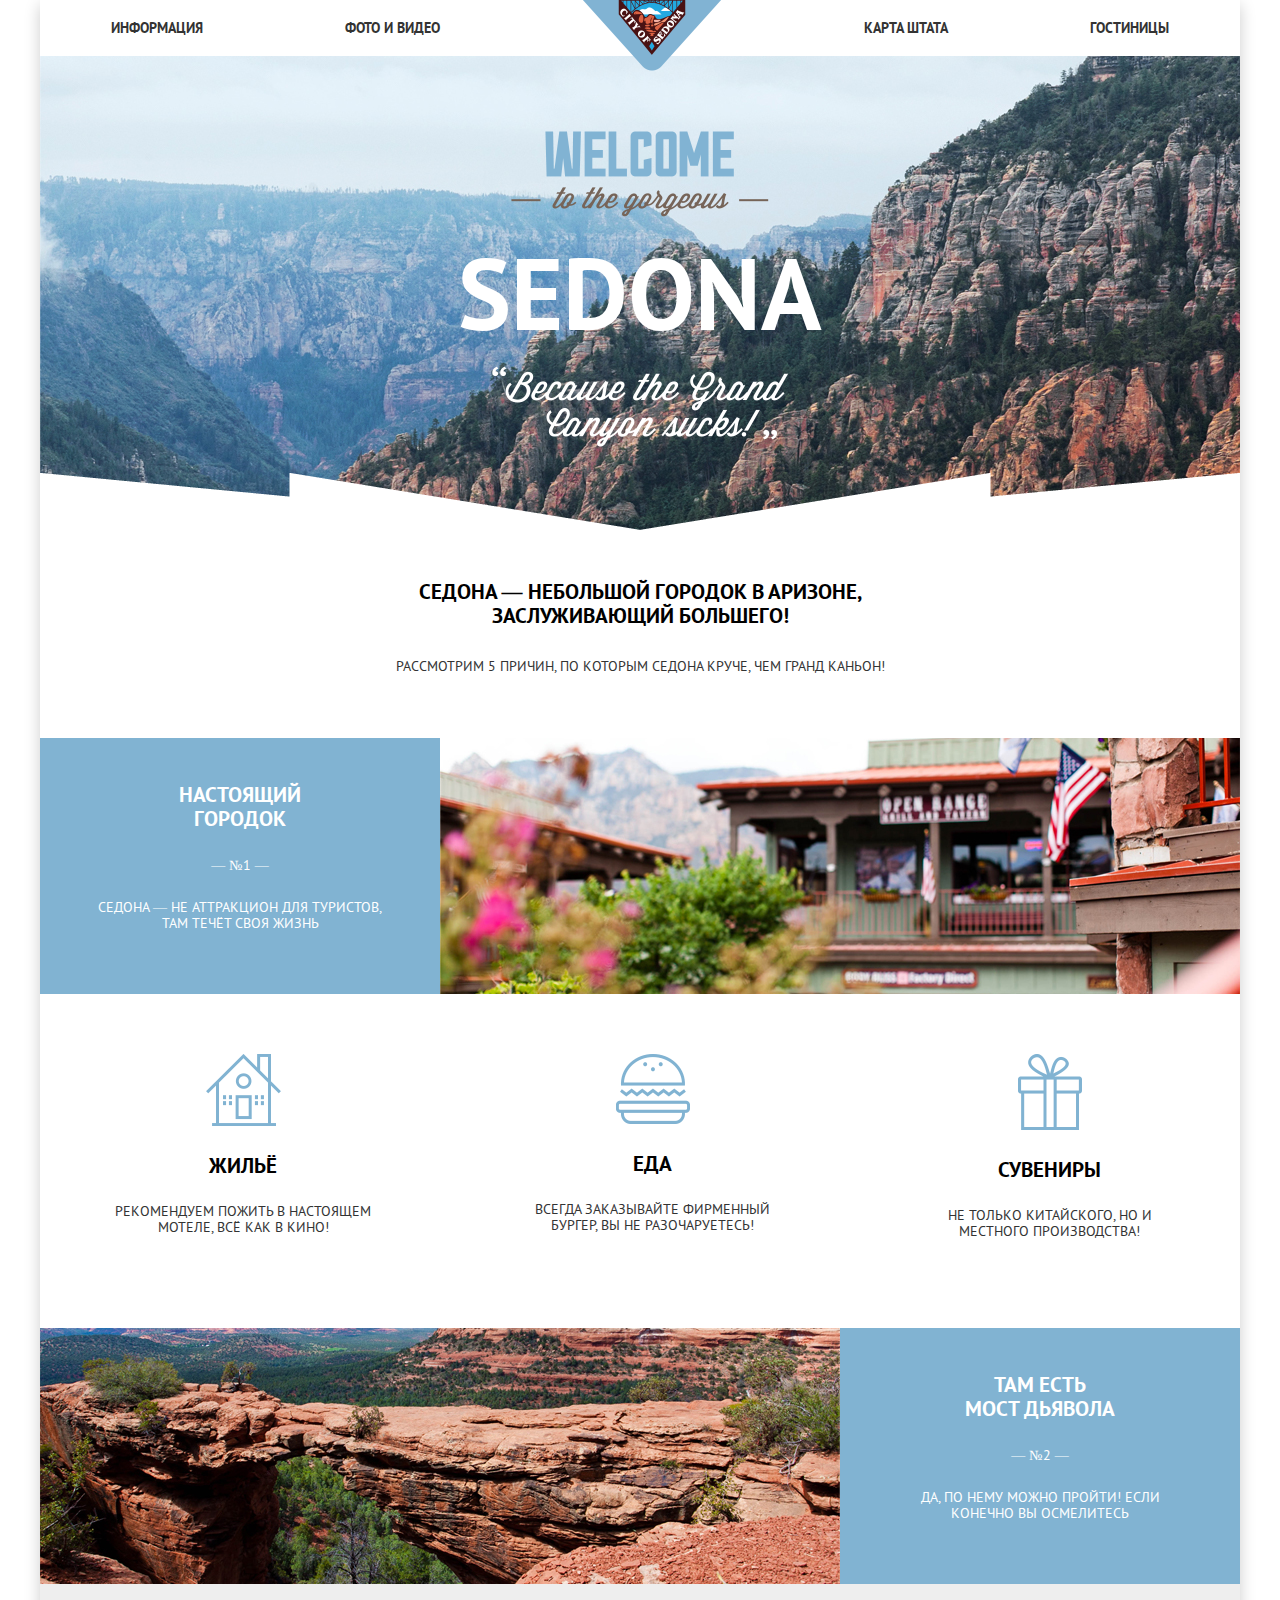
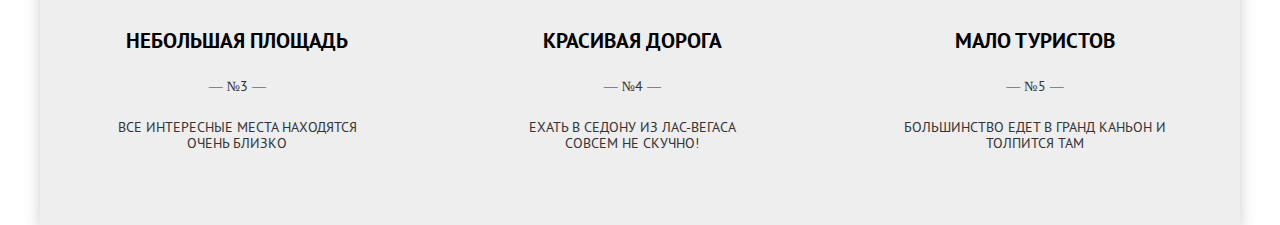
==== commit 87387853: "Адаптив сэкшена benefits. 768px" ====
--- a/index.html
+++ b/index.html
@@ -17,7 +17,8 @@
                     <ul class="menu__list">
                         <li class="menu__list-item"><a class="menu__list-link" href="#">Информация</a></li>
                         <li class="menu__list-item"><a class="menu__list-link" href="#">Фото и видео</a></li>
-                        <li class="menu__list-item logo"><a class="logo" href="#"><img src="images/logo.png" alt=""></a>
+                        <li class="menu__list-item logo"><a class="logo" href="#">
+                            <picture><source srcset="images/logo__tablet.png" media="(max-width: 830px)"><img src="images/logo.png" alt=""></picture></a>
                         </li>
                         <li class="menu__list-item"><a class="menu__list-link" href="#">Карта штата</a></li>
                         <li class="menu__list-item"><a class="menu__list-link" href="#">Гостиницы</a></li>
@@ -30,7 +31,6 @@
                 <img class="header__bottom-img" src="images/header__bg-bottom.png" alt="">
             </div>
         </header>
-        <!--
         <section class="benefits">
             <div class="benefits__top benefits__wrapper">
                 <h4 class="benefits__phrase benefits__title title">Седона — небольшой городок в Аризоне,
@@ -45,7 +45,7 @@
                         <br>
                         городок
                     </h6>
-                    <p class="benefits__position-text">— №1 —</p>
+                    <p class="benefits__position-text benefits__item-num">— №1 —</p>
                     <p class="benefits__position-text">Седона — не аттракцион для туристов, там течёт своя жизнь</p>
                 </div>
                 <div class="benefits__position-img__wrapper">
@@ -78,7 +78,7 @@
                         Там есть <br>
                         Мост дьявола
                     </h6>
-                    <p class="benefits__position-text"> — №2 —</p>
+                    <p class="benefits__position-text benefits__item-num"> — №2 —</p>
                     <p class="benefits__position-text">Да, по нему можно пройти! Если конечно вы осмелитесь</p>
                 </div>
             </div>
@@ -86,84 +86,84 @@
                 <div class="benefits__item">
                     <h6 class="benefits__item-title benefits__title title">Небольшая
                         площадь</h6>
-                    <p class="benefits__item-text"> — №3 —</p>
-                    <p class="benefits__item-text">Все достопримечательности
-                        находятся очень близко</p>
+                    <p class="benefits__item-text benefits__item-num"> — №3 —</p>
+                    <p class="benefits__item-text">ВСЕ интересные места находятся очень близко</p>
                 </div>
                 <div class="benefits__item">
                     <h6 class="benefits__item-title benefits__title title">Красивая
                         дорога</h6>
-                    <p class="benefits__item-text">— №4 —</p>
+                    <p class="benefits__item-text benefits__item-num">— №4 —</p>
                     <p class="benefits__item-text">Ехать в Седону из Лас-Вегаса совсем
                         не скучно!</p>
                 </div>
                 <div class="benefits__item">
                     <h6 class="benefits__item-title benefits__title title">Мало
                         туристов</h6>
-                    <p class="benefits__item-text">— №5 —</p>
+                    <p class="benefits__item-text benefits__item-num">— №5 —</p>
                     <p class="benefits__item-text">Большинство едет в гранд каньон
                         и толпится там</p>
                 </div>
             </div>
         </section>
-        <section class="search">
-            <div class="search-top">
-                <div class="search-top__textarea">
-                    <h3 class="search-top__title title">Заинтересовались?</h3>
-                    <p class="search-top__text">Укажите предполагаемые даты поездки,
-                        и мы покажем вам лучшие предложения гостиниц в седоне</p>
-                </div>
-                <a class="search-top__link title" href="#search-form">
-                    ПОИСК ГОСТИНИЦЫ В седоне
-                </a>
+        <!--
+<section class="search">
+    <div class="search-top">
+        <div class="search-top__textarea">
+            <h3 class="search-top__title title">Заинтересовались?</h3>
+            <p class="search-top__text">Укажите предполагаемые даты поездки,
+                и мы покажем вам лучшие предложения гостиниц в седоне</p>
+        </div>
+        <a class="search-top__link title" href="#search-form">
+            ПОИСК ГОСТИНИЦЫ В седоне
+        </a>
+    </div>
+    <div class="search-bottom">
+        <iframe src="https://www.google.com/maps/embed?pb=!1m18!1m12!1m3!1d104770.38018730543!2d-111.86517855273749!3d34.85435832354931!2m3!1f0!2f0!3f0!3m2!1i1024!2i768!4f13.1!3m3!1m2!1s0x872da132f942b00d%3A0x5548c523fa6c8efd!2z0KHQtdC00L7QvdCwLCDQkNGA0LjQt9C-0L3QsCA4NjMzNiwg0KHQqNCQ!5e0!3m2!1sru!2sua!4v1608436594598!5m2!1sru!2sua"
+                frameborder="0" style="border:0;" allowfullscreen="" aria-hidden="false" tabindex="0"></iframe>
+    </div>
+    <footer class="footer">
+        <div class="footer__inner">
+            <a class="footer__link" href="#">#visitSEDONA</a>
+            <ul class="footer__social">
+                <li class="footer__social-item"><a class="footer__social-link" href="#"><img
+                        src="images/twitter__footer.png" alt=""></a></li>
+                <li class="footer__social-item"><a class="footer__social-link" href="#"><img
+                        src="images/facebook__footer.png" alt=""></a></li>
+                <li class="footer__social-item"><a class="footer__social-link" href="#"><img
+                        src="images/youtube__footer.png" alt=""></a></li>
+            </ul>
+            <div class="footer__by">
+                <p class="footer__by-text">Website by</p>
+                <a class="footer__by-link" href="#"></a>
             </div>
-            <div class="search-bottom">
-                <iframe src="https://www.google.com/maps/embed?pb=!1m18!1m12!1m3!1d104770.38018730543!2d-111.86517855273749!3d34.85435832354931!2m3!1f0!2f0!3f0!3m2!1i1024!2i768!4f13.1!3m3!1m2!1s0x872da132f942b00d%3A0x5548c523fa6c8efd!2z0KHQtdC00L7QvdCwLCDQkNGA0LjQt9C-0L3QsCA4NjMzNiwg0KHQqNCQ!5e0!3m2!1sru!2sua!4v1608436594598!5m2!1sru!2sua"
-                        frameborder="0" style="border:0;" allowfullscreen="" aria-hidden="false" tabindex="0"></iframe>
-            </div>
-            <footer class="footer">
-                <div class="footer__inner">
-                    <a class="footer__link" href="#">#visitSEDONA</a>
-                    <ul class="footer__social">
-                        <li class="footer__social-item"><a class="footer__social-link" href="#"><img
-                                src="images/twitter__footer.png" alt=""></a></li>
-                        <li class="footer__social-item"><a class="footer__social-link" href="#"><img
-                                src="images/facebook__footer.png" alt=""></a></li>
-                        <li class="footer__social-item"><a class="footer__social-link" href="#"><img
-                                src="images/youtube__footer.png" alt=""></a></li>
-                    </ul>
-                    <div class="footer__by">
-                        <p class="footer__by-text">Website by</p>
-                        <a class="footer__by-link" href="#"></a>
-                    </div>
-                </div>
-            </footer>
-        </section>
-        <form id="search-form" class="mfp-hide white-popup-block search-form">
-            <div class="search-form__inner">
-                <label class="search-form__label">
-                    Дата заезда:
-                    <input type="text" class="search-form__input" placeholder="24 Апреля 2017">
-                    <button class="search-form__input-btn" type="button"></button>
-                </label>
-                <label class="search-form__label">
-                    Дата выезда:
-                    <input type="text" class="search-form__input" placeholder="4 июля 2017">
-                    <button class="search-form__input-btn" type="button"></button>
-                </label>
-                <label class="search-form__label search-form__label-guests">
-                    Взрослые:
-                    <input class="guests search-form__input search-form__input-numerous" type="number" min="1" max="9"
-                           step="1" value="2">
-                </label>
-                <label class="search-form__label search-form__label-guests">
-                    Дети:
-                    <input class="guests search-form__input search-form__input-numerous" type="number" min="0" max="9"
-                           step="1" value="0">
-                </label>
-                <button class="search-form__btn" type="submit">Найти</button>
-            </div>
-        </form>-->
+        </div>
+    </footer>
+</section>
+<form id="search-form" class="mfp-hide white-popup-block search-form">
+    <div class="search-form__inner">
+        <label class="search-form__label">
+            Дата заезда:
+            <input type="text" class="search-form__input" placeholder="24 Апреля 2017">
+            <button class="search-form__input-btn" type="button"></button>
+        </label>
+        <label class="search-form__label">
+            Дата выезда:
+            <input type="text" class="search-form__input" placeholder="4 июля 2017">
+            <button class="search-form__input-btn" type="button"></button>
+        </label>
+        <label class="search-form__label search-form__label-guests">
+            Взрослые:
+            <input class="guests search-form__input search-form__input-numerous" type="number" min="1" max="9"
+                   step="1" value="2">
+        </label>
+        <label class="search-form__label search-form__label-guests">
+            Дети:
+            <input class="guests search-form__input search-form__input-numerous" type="number" min="0" max="9"
+                   step="1" value="0">
+        </label>
+        <button class="search-form__btn" type="submit">Найти</button>
+    </div>
+</form>-->
     </div>
 </div>
 <script src="js/main.min.js"></script>
--- a/css/style.min.css
+++ b/css/style.min.css
@@ -1 +1 @@
-body,.irs--flat .irs-from,.irs--flat .irs-to,.irs--flat .irs-single{font-family:'PTSans Regular'}.review .review__input::-webkit-input-placeholder{font-family:'PTSans Bold'}.review .review__input::-moz-placeholder{font-family:'PTSans Bold'}.review .review__input:-ms-input-placeholder{font-family:'PTSans Bold'}.review .review__input::-ms-input-placeholder{font-family:'PTSans Bold'}.title,.btn,.menu__list-link,.search-form__label,.search-form__btn,.footer__link,.hotels-search__top-title,.hotels-search__bottom-filter__title,.hotels-search__item-content__link,.review__item:first-child .review__item-label,.review .review__input,.review .review__input::placeholder,.review__second-title,.review__sights-list__field-label{font-family:'PTSans Bold'}/*! normalize.css v8.0.1 | MIT License | github.com/necolas/normalize.css */html{line-height:1.15;-webkit-text-size-adjust:100%}body{margin:0}main{display:block}h1{font-size:2em;margin:0.67em 0}hr{-webkit-box-sizing:content-box;box-sizing:content-box;height:0;overflow:visible}pre{font-family:monospace, monospace;font-size:1em}a{background-color:transparent}abbr[title]{border-bottom:none;text-decoration:underline;-webkit-text-decoration:underline dotted;text-decoration:underline dotted}b,strong{font-weight:bolder}code,kbd,samp{font-family:monospace, monospace;font-size:1em}small{font-size:80%}sub,sup{font-size:75%;line-height:0;position:relative;vertical-align:baseline}sub{bottom:-0.25em}sup{top:-0.5em}img{border-style:none}button,input,optgroup,select,textarea{font-family:inherit;font-size:100%;line-height:1.15;margin:0}button,input{overflow:visible}button,select{text-transform:none}button,[type="button"],[type="reset"],[type="submit"]{-webkit-appearance:button}button::-moz-focus-inner,[type="button"]::-moz-focus-inner,[type="reset"]::-moz-focus-inner,[type="submit"]::-moz-focus-inner{border-style:none;padding:0}button:-moz-focusring,[type="button"]:-moz-focusring,[type="reset"]:-moz-focusring,[type="submit"]:-moz-focusring{outline:1px dotted ButtonText}fieldset{padding:0.35em 0.75em 0.625em}legend{-webkit-box-sizing:border-box;box-sizing:border-box;color:inherit;display:table;max-width:100%;padding:0;white-space:normal}progress{vertical-align:baseline}textarea{overflow:auto}[type="checkbox"],[type="radio"]{-webkit-box-sizing:border-box;box-sizing:border-box;padding:0}[type="number"]::-webkit-inner-spin-button,[type="number"]::-webkit-outer-spin-button{height:auto}[type="search"]{-webkit-appearance:textfield;outline-offset:-2px}[type="search"]::-webkit-search-decoration{-webkit-appearance:none}::-webkit-file-upload-button{-webkit-appearance:button;font:inherit}details{display:block}summary{display:list-item}template{display:none}[hidden]{display:none}.slick-slider{position:relative;display:block;-webkit-box-sizing:border-box;box-sizing:border-box;-webkit-user-select:none;-moz-user-select:none;-ms-user-select:none;user-select:none;-webkit-touch-callout:none;-khtml-user-select:none;-ms-touch-action:pan-y;touch-action:pan-y;-webkit-tap-highlight-color:transparent}.slick-list{position:relative;display:block;overflow:hidden;margin:0;padding:0}.slick-list:focus{outline:none}.slick-list.dragging{cursor:pointer;cursor:hand}.slick-slider .slick-track,.slick-slider .slick-list{-webkit-transform:translate3d(0, 0, 0);-ms-transform:translate3d(0, 0, 0);transform:translate3d(0, 0, 0)}.slick-track{position:relative;top:0;left:0;display:block;margin-left:auto;margin-right:auto}.slick-track:before,.slick-track:after{display:table;content:''}.slick-track:after{clear:both}.slick-loading .slick-track{visibility:hidden}.slick-slide{display:none;float:left;height:100%;min-height:1px}[dir='rtl'] .slick-slide{float:right}.slick-slide img{display:block}.slick-slide.slick-loading img{display:none}.slick-slide.dragging img{pointer-events:none}.slick-initialized .slick-slide{display:block}.slick-loading .slick-slide{visibility:hidden}.slick-vertical .slick-slide{display:block;height:auto;border:1px solid transparent}.slick-arrow.slick-hidden{display:none}.mfp-bg{top:0;left:0;width:100%;height:100%;z-index:1042;overflow:hidden;position:fixed;background:#0b0b0b;opacity:0.8}.mfp-wrap{top:0;left:0;width:100%;height:100%;z-index:1043;position:fixed;outline:none !important;-webkit-backface-visibility:hidden}.mfp-container{text-align:center;position:absolute;width:100%;height:100%;left:0;top:0;padding:0 8px;-webkit-box-sizing:border-box;box-sizing:border-box}.mfp-container:before{content:'';display:inline-block;height:100%;vertical-align:middle}.mfp-align-top .mfp-container:before{display:none}.mfp-content{position:relative;display:inline-block;vertical-align:middle;margin:0 auto;text-align:left;z-index:1045}.mfp-inline-holder .mfp-content,.mfp-ajax-holder .mfp-content{width:100%;cursor:auto}.mfp-ajax-cur{cursor:progress}.mfp-zoom-out-cur,.mfp-zoom-out-cur .mfp-image-holder .mfp-close{cursor:-webkit-zoom-out;cursor:zoom-out}.mfp-zoom{cursor:pointer;cursor:-webkit-zoom-in;cursor:zoom-in}.mfp-auto-cursor .mfp-content{cursor:auto}.mfp-close,.mfp-arrow,.mfp-preloader,.mfp-counter{-webkit-user-select:none;-moz-user-select:none;-ms-user-select:none;user-select:none}.mfp-loading.mfp-figure{display:none}.mfp-hide{display:none !important}.mfp-preloader{color:#CCC;position:absolute;top:50%;width:auto;text-align:center;margin-top:-0.8em;left:8px;right:8px;z-index:1044}.mfp-preloader a{color:#CCC}.mfp-preloader a:hover{color:#FFF}.mfp-s-ready .mfp-preloader{display:none}.mfp-s-error .mfp-content{display:none}button.mfp-close,button.mfp-arrow{overflow:visible;cursor:pointer;background:transparent;border:0;-webkit-appearance:none;display:block;outline:none;padding:0;z-index:1046;-webkit-box-shadow:none;box-shadow:none;-ms-touch-action:manipulation;touch-action:manipulation}button::-moz-focus-inner{padding:0;border:0}.mfp-close{width:44px;height:44px;line-height:44px;position:absolute;right:0;top:0;text-decoration:none;text-align:center;opacity:0.65;padding:0 0 18px 10px;color:#FFF;font-style:normal;font-size:28px;font-family:Arial, Baskerville, monospace}.mfp-close:hover,.mfp-close:focus{opacity:1}.mfp-close:active{top:1px}.mfp-close-btn-in .mfp-close{color:#333}.mfp-image-holder .mfp-close,.mfp-iframe-holder .mfp-close{color:#FFF;right:-6px;text-align:right;padding-right:6px;width:100%}.mfp-counter{position:absolute;top:0;right:0;color:#CCC;font-size:12px;line-height:18px;white-space:nowrap}.mfp-arrow{position:absolute;opacity:0.65;margin:0;top:50%;margin-top:-55px;padding:0;width:90px;height:110px;-webkit-tap-highlight-color:transparent}.mfp-arrow:active{margin-top:-54px}.mfp-arrow:hover,.mfp-arrow:focus{opacity:1}.mfp-arrow:before,.mfp-arrow:after{content:'';display:block;width:0;height:0;position:absolute;left:0;top:0;margin-top:35px;margin-left:35px;border:medium inset transparent}.mfp-arrow:after{border-top-width:13px;border-bottom-width:13px;top:8px}.mfp-arrow:before{border-top-width:21px;border-bottom-width:21px;opacity:0.7}.mfp-arrow-left{left:0}.mfp-arrow-left:after{border-right:17px solid #FFF;margin-left:31px}.mfp-arrow-left:before{margin-left:25px;border-right:27px solid #3F3F3F}.mfp-arrow-right{right:0}.mfp-arrow-right:after{border-left:17px solid #FFF;margin-left:39px}.mfp-arrow-right:before{border-left:27px solid #3F3F3F}.mfp-iframe-holder{padding-top:40px;padding-bottom:40px}.mfp-iframe-holder .mfp-content{line-height:0;width:100%;max-width:900px}.mfp-iframe-holder .mfp-close{top:-40px}.mfp-iframe-scaler{width:100%;height:0;overflow:hidden;padding-top:56.25%}.mfp-iframe-scaler iframe{position:absolute;display:block;top:0;left:0;width:100%;height:100%;-webkit-box-shadow:0 0 8px rgba(0,0,0,0.6);box-shadow:0 0 8px rgba(0,0,0,0.6);background:#000}img.mfp-img{width:auto;max-width:100%;height:auto;display:block;line-height:0;-webkit-box-sizing:border-box;box-sizing:border-box;padding:40px 0 40px;margin:0 auto}.mfp-figure{line-height:0}.mfp-figure:after{content:'';position:absolute;left:0;top:40px;bottom:40px;display:block;right:0;width:auto;height:auto;z-index:-1;-webkit-box-shadow:0 0 8px rgba(0,0,0,0.6);box-shadow:0 0 8px rgba(0,0,0,0.6);background:#444}.mfp-figure small{color:#BDBDBD;display:block;font-size:12px;line-height:14px}.mfp-figure figure{margin:0}.mfp-bottom-bar{margin-top:-36px;position:absolute;top:100%;left:0;width:100%;cursor:auto}.mfp-title{text-align:left;line-height:18px;color:#F3F3F3;word-wrap:break-word;padding-right:36px}.mfp-image-holder .mfp-content{max-width:100%}.mfp-gallery .mfp-image-holder .mfp-figure{cursor:pointer}@media screen and (max-width: 800px) and (orientation: landscape), screen and (max-height: 300px){.mfp-img-mobile .mfp-image-holder{padding-left:0;padding-right:0}.mfp-img-mobile img.mfp-img{padding:0}.mfp-img-mobile .mfp-figure:after{top:0;bottom:0}.mfp-img-mobile .mfp-figure small{display:inline;margin-left:5px}.mfp-img-mobile .mfp-bottom-bar{background:rgba(0,0,0,0.6);bottom:0;margin:0;top:auto;padding:3px 5px;position:fixed;-webkit-box-sizing:border-box;box-sizing:border-box}.mfp-img-mobile .mfp-bottom-bar:empty{padding:0}.mfp-img-mobile .mfp-counter{right:5px;top:3px}.mfp-img-mobile .mfp-close{top:0;right:0;width:35px;height:35px;line-height:35px;background:rgba(0,0,0,0.6);position:fixed;text-align:center;padding:0}}@media all and (max-width: 900px){.mfp-arrow{-webkit-transform:scale(0.75);-ms-transform:scale(0.75);transform:scale(0.75)}.mfp-arrow-left{-webkit-transform-origin:0;-ms-transform-origin:0;transform-origin:0}.mfp-arrow-right{-webkit-transform-origin:100%;-ms-transform-origin:100%;transform-origin:100%}.mfp-container{padding-left:6px;padding-right:6px}}/*!Ion.RangeSlider, 2.3.1, © Denis Ineshin, 2010 - 2019, IonDen.com, Build date: 2019-12-19 16:51:02*/.irs{position:relative;display:block;-webkit-touch-callout:none;-webkit-user-select:none;-moz-user-select:none;-ms-user-select:none;user-select:none;font-size:12px;font-family:Arial,sans-serif}.irs-line{position:relative;display:block;overflow:hidden;outline:none !important}.irs-bar{position:absolute;display:block;left:0;width:0}.irs-shadow{position:absolute;display:none;left:0;width:0}.irs-handle{position:absolute;display:block;-webkit-box-sizing:border-box;box-sizing:border-box;cursor:default;z-index:1}.irs-handle.type_last{z-index:2}.irs-min,.irs-max{position:absolute;display:block;cursor:default}.irs-min{left:0}.irs-max{right:0}.irs-from,.irs-to,.irs-single{position:absolute;display:block;top:0;left:0;cursor:default;white-space:nowrap}.irs-grid{position:absolute;display:none;bottom:0;left:0;width:100%;height:20px}.irs-with-grid .irs-grid{display:block}.irs-grid-pol{position:absolute;top:0;left:0;width:1px;height:8px;background:#000}.irs-grid-pol.small{height:4px}.irs-grid-text{position:absolute;bottom:0;left:0;white-space:nowrap;text-align:center;font-size:9px;line-height:9px;padding:0 3px;color:#000}.irs-disable-mask{position:absolute;display:block;top:0;left:-1%;width:102%;height:100%;cursor:default;background:rgba(0,0,0,0);z-index:2}.lt-ie9 .irs-disable-mask{background:#000;filter:alpha(opacity=0);cursor:not-allowed}.irs-disabled{opacity:.4}.irs-hidden-input{position:absolute !important;display:block !important;top:0 !important;left:0 !important;width:0 !important;height:0 !important;font-size:0 !important;line-height:0 !important;padding:0 !important;margin:0 !important;overflow:hidden;outline:none !important;z-index:-9999 !important;background:none !important;border-style:solid !important;border-color:transparent !important}.irs--flat{height:40px}.irs--flat.irs-with-grid{height:60px}.irs--flat .irs-line{top:25px;height:12px;background-color:#e1e4e9;border-radius:4px}.irs--flat .irs-bar{top:25px;height:12px;background-color:#ed5565}.irs--flat .irs-bar--single{border-radius:4px 0 0 4px}.irs--flat .irs-shadow{height:1px;bottom:16px;background-color:#e1e4e9}.irs--flat .irs-handle{top:22px;width:16px;height:18px;background-color:transparent}.irs--flat .irs-handle>i:first-child{position:absolute;display:block;top:0;left:50%;width:2px;height:100%;margin-left:-1px;background-color:#da4453}.irs--flat .irs-handle.state_hover>i:first-child,.irs--flat .irs-handle:hover>i:first-child{background-color:#a43540}.irs--flat .irs-min,.irs--flat .irs-max{top:0;padding:1px 3px;color:#999;font-size:10px;line-height:1.333;text-shadow:none;background-color:#e1e4e9;border-radius:4px}.irs--flat .irs-from,.irs--flat .irs-to,.irs--flat .irs-single{color:white;font-size:10px;line-height:1.333;text-shadow:none;padding:1px 5px;background-color:#ed5565;border-radius:4px}.irs--flat .irs-from:before,.irs--flat .irs-to:before,.irs--flat .irs-single:before{position:absolute;display:block;content:"";bottom:-6px;left:50%;width:0;height:0;margin-left:-3px;overflow:hidden;border:3px solid transparent;border-top-color:#ed5565}.irs--flat .irs-grid-pol{background-color:#e1e4e9}.irs--flat .irs-grid-text{color:#999}.irs--big{height:55px}.irs--big.irs-with-grid{height:70px}.irs--big .irs-line{top:33px;height:12px;background-color:white;background:-webkit-gradient(linear, left top, left bottom, color-stop(-50%, #ddd), color-stop(150%, white));background:-o-linear-gradient(top, #ddd -50%, white 150%);background:linear-gradient(to bottom, #ddd -50%, white 150%);border:1px solid #ccc;border-radius:12px}.irs--big .irs-bar{top:33px;height:12px;background-color:#92bce0;border:1px solid #428bca;background:-webkit-gradient(linear, left top, left bottom, from(#fff), color-stop(30%, #428bca), to(#b9d4ec));background:-o-linear-gradient(top, #fff 0%, #428bca 30%, #b9d4ec 100%);background:linear-gradient(to bottom, #fff 0%, #428bca 30%, #b9d4ec 100%);-webkit-box-shadow:inset 0 0 1px 1px rgba(255,255,255,0.5);box-shadow:inset 0 0 1px 1px rgba(255,255,255,0.5)}.irs--big .irs-bar--single{border-radius:12px 0 0 12px}.irs--big .irs-shadow{height:1px;bottom:16px;background-color:rgba(66,139,202,0.5)}.irs--big .irs-handle{top:25px;width:30px;height:30px;border:1px solid rgba(0,0,0,0.3);background-color:#cbcfd5;background:-webkit-gradient(linear, left top, left bottom, from(white), color-stop(30%, #B4B9BE), to(white));background:-o-linear-gradient(top, white 0%, #B4B9BE 30%, white 100%);background:linear-gradient(to bottom, white 0%, #B4B9BE 30%, white 100%);-webkit-box-shadow:1px 1px 2px rgba(0,0,0,0.2),inset 0 0 3px 1px white;box-shadow:1px 1px 2px rgba(0,0,0,0.2),inset 0 0 3px 1px white;border-radius:30px}.irs--big .irs-handle.state_hover,.irs--big .irs-handle:hover{border-color:rgba(0,0,0,0.45);background-color:#939ba7;background:-webkit-gradient(linear, left top, left bottom, from(white), color-stop(30%, #919BA5), to(white));background:-o-linear-gradient(top, white 0%, #919BA5 30%, white 100%);background:linear-gradient(to bottom, white 0%, #919BA5 30%, white 100%)}.irs--big .irs-min,.irs--big .irs-max{top:0;padding:1px 5px;color:white;text-shadow:none;background-color:#9f9f9f;border-radius:3px}.irs--big .irs-from,.irs--big .irs-to,.irs--big .irs-single{color:white;text-shadow:none;padding:1px 5px;background-color:#428bca;background:-webkit-gradient(linear, left top, left bottom, from(#428bca), to(#3071a9));background:-o-linear-gradient(top, #428bca 0%, #3071a9 100%);background:linear-gradient(to bottom, #428bca 0%, #3071a9 100%);border-radius:3px}.irs--big .irs-grid-pol{background-color:#428bca}.irs--big .irs-grid-text{color:#428bca}.irs--modern{height:55px}.irs--modern.irs-with-grid{height:55px}.irs--modern .irs-line{top:25px;height:5px;background-color:#d1d6e0;background:-webkit-gradient(linear, left top, left bottom, from(#e0e4ea), to(#d1d6e0));background:-o-linear-gradient(top, #e0e4ea 0%, #d1d6e0 100%);background:linear-gradient(to bottom, #e0e4ea 0%, #d1d6e0 100%);border:1px solid #a3adc1;border-bottom-width:0;border-radius:5px}.irs--modern .irs-bar{top:25px;height:5px;background:#20b426;background:-webkit-gradient(linear, left top, left bottom, from(#20b426), to(#18891d));background:-o-linear-gradient(top, #20b426 0%, #18891d 100%);background:linear-gradient(to bottom, #20b426 0%, #18891d 100%)}.irs--modern .irs-bar--single{border-radius:5px 0 0 5px}.irs--modern .irs-shadow{height:1px;bottom:21px;background-color:rgba(209,214,224,0.5)}.irs--modern .irs-handle{top:37px;width:12px;height:13px;border:1px solid #a3adc1;border-top-width:0;-webkit-box-shadow:1px 1px 1px rgba(0,0,0,0.1);box-shadow:1px 1px 1px rgba(0,0,0,0.1);border-radius:0 0 3px 3px}.irs--modern .irs-handle>i:nth-child(1){position:absolute;display:block;top:-4px;left:1px;width:6px;height:6px;border:1px solid #a3adc1;background:white;-webkit-transform:rotate(45deg);-ms-transform:rotate(45deg);transform:rotate(45deg)}.irs--modern .irs-handle>i:nth-child(2){position:absolute;display:block;-webkit-box-sizing:border-box;box-sizing:border-box;top:0;left:0;width:10px;height:12px;background:#e9e6e6;background:-webkit-gradient(linear, left top, left bottom, from(white), to(#e9e6e6));background:-o-linear-gradient(top, white 0%, #e9e6e6 100%);background:linear-gradient(to bottom, white 0%, #e9e6e6 100%);border-radius:0 0 3px 3px}.irs--modern .irs-handle>i:nth-child(3){position:absolute;display:block;-webkit-box-sizing:border-box;box-sizing:border-box;top:3px;left:3px;width:4px;height:5px;border-left:1px solid #a3adc1;border-right:1px solid #a3adc1}.irs--modern .irs-handle.state_hover,.irs--modern .irs-handle:hover{border-color:#7685a2;background:#c3c7cd;background:-webkit-gradient(linear, left top, left bottom, from(#fff), color-stop(30%, #919ba5), to(#fff));background:-o-linear-gradient(top, #fff 0%, #919ba5 30%, #fff 100%);background:linear-gradient(to bottom, #fff 0%, #919ba5 30%, #fff 100%)}.irs--modern .irs-handle.state_hover>i:nth-child(1),.irs--modern .irs-handle:hover>i:nth-child(1){border-color:#7685a2}.irs--modern .irs-handle.state_hover>i:nth-child(3),.irs--modern .irs-handle:hover>i:nth-child(3){border-color:#48536a}.irs--modern .irs-min,.irs--modern .irs-max{top:0;font-size:10px;line-height:1.333;text-shadow:none;padding:1px 5px;color:white;background-color:#d1d6e0;border-radius:5px}.irs--modern .irs-from,.irs--modern .irs-to,.irs--modern .irs-single{font-size:10px;line-height:1.333;text-shadow:none;padding:1px 5px;background-color:#20b426;color:white;border-radius:5px}.irs--modern .irs-from:before,.irs--modern .irs-to:before,.irs--modern .irs-single:before{position:absolute;display:block;content:"";bottom:-6px;left:50%;width:0;height:0;margin-left:-3px;overflow:hidden;border:3px solid transparent;border-top-color:#20b426}.irs--modern .irs-grid{height:25px}.irs--modern .irs-grid-pol{background-color:#dedede}.irs--modern .irs-grid-text{color:silver;font-size:13px}.irs--sharp{height:50px;font-size:12px;line-height:1}.irs--sharp.irs-with-grid{height:57px}.irs--sharp .irs-line{top:30px;height:2px;background-color:black;border-radius:2px}.irs--sharp .irs-bar{top:30px;height:2px;background-color:#ee22fa}.irs--sharp .irs-bar--single{border-radius:2px 0 0 2px}.irs--sharp .irs-shadow{height:1px;bottom:21px;background-color:rgba(0,0,0,0.5)}.irs--sharp .irs-handle{top:25px;width:10px;height:10px;background-color:#a804b2}.irs--sharp .irs-handle>i:first-child{position:absolute;display:block;top:100%;left:0;width:0;height:0;border:5px solid transparent;border-top-color:#a804b2}.irs--sharp .irs-handle.state_hover,.irs--sharp .irs-handle:hover{background-color:black}.irs--sharp .irs-handle.state_hover>i:first-child,.irs--sharp .irs-handle:hover>i:first-child{border-top-color:black}.irs--sharp .irs-min,.irs--sharp .irs-max{color:white;font-size:14px;line-height:1;top:0;padding:3px 4px;opacity:.4;background-color:#a804b2;border-radius:2px}.irs--sharp .irs-from,.irs--sharp .irs-to,.irs--sharp .irs-single{font-size:14px;line-height:1;text-shadow:none;padding:3px 4px;background-color:#a804b2;color:white;border-radius:2px}.irs--sharp .irs-from:before,.irs--sharp .irs-to:before,.irs--sharp .irs-single:before{position:absolute;display:block;content:"";bottom:-6px;left:50%;width:0;height:0;margin-left:-3px;overflow:hidden;border:3px solid transparent;border-top-color:#a804b2}.irs--sharp .irs-grid{height:25px}.irs--sharp .irs-grid-pol{background-color:#dedede}.irs--sharp .irs-grid-text{color:silver;font-size:13px}.irs--round{height:50px}.irs--round.irs-with-grid{height:65px}.irs--round .irs-line{top:36px;height:4px;background-color:#dee4ec;border-radius:4px}.irs--round .irs-bar{top:36px;height:4px;background-color:#006cfa}.irs--round .irs-bar--single{border-radius:4px 0 0 4px}.irs--round .irs-shadow{height:4px;bottom:21px;background-color:rgba(222,228,236,0.5)}.irs--round .irs-handle{top:26px;width:24px;height:24px;border:4px solid #006cfa;background-color:white;border-radius:24px;-webkit-box-shadow:0 1px 3px rgba(0,0,255,0.3);box-shadow:0 1px 3px rgba(0,0,255,0.3)}.irs--round .irs-handle.state_hover,.irs--round .irs-handle:hover{background-color:#f0f6ff}.irs--round .irs-min,.irs--round .irs-max{color:#333;font-size:14px;line-height:1;top:0;padding:3px 5px;background-color:rgba(0,0,0,0.1);border-radius:4px}.irs--round .irs-from,.irs--round .irs-to,.irs--round .irs-single{font-size:14px;line-height:1;text-shadow:none;padding:3px 5px;background-color:#006cfa;color:white;border-radius:4px}.irs--round .irs-from:before,.irs--round .irs-to:before,.irs--round .irs-single:before{position:absolute;display:block;content:"";bottom:-6px;left:50%;width:0;height:0;margin-left:-3px;overflow:hidden;border:3px solid transparent;border-top-color:#006cfa}.irs--round .irs-grid{height:25px}.irs--round .irs-grid-pol{background-color:#dedede}.irs--round .irs-grid-text{color:silver;font-size:13px}.irs--square{height:50px}.irs--square.irs-with-grid{height:60px}.irs--square .irs-line{top:31px;height:4px;background-color:#dedede}.irs--square .irs-bar{top:31px;height:4px;background-color:black}.irs--square .irs-shadow{height:2px;bottom:21px;background-color:#dedede}.irs--square .irs-handle{top:25px;width:16px;height:16px;border:3px solid black;background-color:white;-webkit-transform:rotate(45deg);-ms-transform:rotate(45deg);transform:rotate(45deg)}.irs--square .irs-handle.state_hover,.irs--square .irs-handle:hover{background-color:#f0f6ff}.irs--square .irs-min,.irs--square .irs-max{color:#333;font-size:14px;line-height:1;top:0;padding:3px 5px;background-color:rgba(0,0,0,0.1)}.irs--square .irs-from,.irs--square .irs-to,.irs--square .irs-single{font-size:14px;line-height:1;text-shadow:none;padding:3px 5px;background-color:black;color:white}.irs--square .irs-grid{height:25px}.irs--square .irs-grid-pol{background-color:#dedede}.irs--square .irs-grid-text{color:silver;font-size:11px}.jq-checkbox,.jq-radio{position:relative;display:inline-block;overflow:hidden;-webkit-user-select:none;-moz-user-select:none;-ms-user-select:none;user-select:none}.jq-checkbox input,.jq-radio input{position:absolute;z-index:-1;margin:0;padding:0;opacity:0}.jq-file{position:relative;display:inline-block;overflow:hidden}.jq-file input{position:absolute;top:0;right:0;height:auto;margin:0;padding:0;opacity:0;font-size:100px;line-height:1em}.jq-file__name{overflow:hidden;white-space:nowrap;-o-text-overflow:ellipsis;text-overflow:ellipsis}.jq-selectbox,.jq-select-multiple{position:relative;display:inline-block}.jq-selectbox select,.jq-select-multiple select{position:absolute;top:0;left:0;width:100%;height:100%;margin:0;padding:0;opacity:0}.jq-selectbox li,.jq-select-multiple li{-webkit-user-select:none;-moz-user-select:none;-ms-user-select:none;user-select:none;white-space:nowrap}.jq-selectbox{z-index:10}.jq-selectbox__select{position:relative}.jq-selectbox__select-text{overflow:hidden;-webkit-user-select:none;-moz-user-select:none;-ms-user-select:none;user-select:none;white-space:nowrap;-o-text-overflow:ellipsis;text-overflow:ellipsis}.jq-selectbox__dropdown{position:absolute}.jq-selectbox__search input{-webkit-appearance:textfield}.jq-selectbox__search input::-webkit-search-cancel-button,.jq-selectbox__search input::-webkit-search-decoration{-webkit-appearance:none}.jq-selectbox__dropdown ul{position:relative;overflow:auto;overflow-x:hidden;list-style:none;-webkit-overflow-scrolling:touch}.jq-select-multiple ul{position:relative;overflow-x:hidden;-webkit-overflow-scrolling:touch}.jq-number{display:inline-block}.jq-number__field input{-moz-appearance:textfield;text-align:left}.jq-number__field input::-webkit-inner-spin-button,.jq-number__field input::-webkit-outer-spin-button{margin:0;-webkit-appearance:none}.jq-checkbox,.jq-radio{vertical-align:-4px;width:16px;height:16px;margin:0 4px 0 0;border:1px solid #C3C3C3;background:-webkit-gradient(linear, left top, left bottom, from(#fff), to(#E6E6E6));background:-o-linear-gradient(#fff, #E6E6E6);background:linear-gradient(#fff, #E6E6E6);-webkit-box-shadow:0 1px 1px rgba(0,0,0,0.05),inset -1px -1px #fff,inset 1px -1px #fff;box-shadow:0 1px 1px rgba(0,0,0,0.05),inset -1px -1px #fff,inset 1px -1px #fff;cursor:pointer}.jq-checkbox.focused,.jq-radio.focused{border:1px solid #08C}.jq-checkbox.disabled,.jq-radio.disabled{opacity:.55}.jq-checkbox{border-radius:3px}.jq-checkbox.checked .jq-checkbox__div{width:8px;height:4px;margin:3px 0 0 3px;border-bottom:2px solid #666;border-left:2px solid #666;-webkit-transform:rotate(-50deg);-ms-transform:rotate(-50deg);transform:rotate(-50deg)}.jq-radio{border-radius:50%}.jq-radio.checked .jq-radio__div{width:10px;height:10px;margin:3px 0 0 3px;border-radius:50%;background:#777;-webkit-box-shadow:inset 1px 1px 1px rgba(0,0,0,0.7);box-shadow:inset 1px 1px 1px rgba(0,0,0,0.7)}.jq-file{width:270px;border-radius:4px;-webkit-box-shadow:0 1px 2px rgba(0,0,0,0.1);box-shadow:0 1px 2px rgba(0,0,0,0.1)}.jq-file input{cursor:pointer}.jq-file__name{-webkit-box-sizing:border-box;box-sizing:border-box;width:100%;height:34px;padding:0 80px 0 10px;border:1px solid #CCC;border-bottom-color:#B3B3B3;border-radius:4px;background:#FFF;-webkit-box-shadow:inset 1px 1px #F1F1F1;box-shadow:inset 1px 1px #F1F1F1;font:14px/32px Arial, sans-serif;color:#333}.jq-file__browse{position:absolute;top:1px;right:1px;padding:0 10px;border-left:1px solid #CCC;border-radius:0 4px 4px 0;background:-webkit-gradient(linear, left top, left bottom, from(#fff), to(#E6E6E6));background:-o-linear-gradient(#fff, #E6E6E6);background:linear-gradient(#fff, #E6E6E6);-webkit-box-shadow:inset 1px -1px #F1F1F1,inset -1px 0 #F1F1F1,0 1px 2px rgba(0,0,0,0.1);box-shadow:inset 1px -1px #F1F1F1,inset -1px 0 #F1F1F1,0 1px 2px rgba(0,0,0,0.1);font:14px/32px Arial, sans-serif;color:#333;text-shadow:1px 1px #FFF}.jq-file:hover .jq-file__browse{background:-webkit-gradient(linear, left top, left bottom, from(#F6F6F6), to(#E6E6E6));background:-o-linear-gradient(#F6F6F6, #E6E6E6);background:linear-gradient(#F6F6F6, #E6E6E6)}.jq-file:active .jq-file__browse{background:#F5F5F5;-webkit-box-shadow:inset 1px 1px 3px #DDD;box-shadow:inset 1px 1px 3px #DDD}.jq-file.focused .jq-file__name{border:1px solid #5794BF}.jq-file.disabled,.jq-file.disabled .jq-file__name,.jq-file.disabled .jq-file__browse{border-color:#CCC;background:#F5F5F5;-webkit-box-shadow:none;box-shadow:none;color:#888}.jq-number{position:relative;vertical-align:middle;padding:0 36px 0 0}.jq-number__field{width:100px;border:1px solid #CCC;border-bottom-color:#B3B3B3;border-radius:4px;-webkit-box-shadow:inset 1px 1px #F1F1F1,0 1px 2px rgba(0,0,0,0.1);box-shadow:inset 1px 1px #F1F1F1,0 1px 2px rgba(0,0,0,0.1)}.jq-number__field:hover{border-color:#B3B3B3}.jq-number__field input{-webkit-box-sizing:border-box;box-sizing:border-box;width:100%;padding:8px 9px;border:none;outline:none;background:none;font:14px Arial, sans-serif;color:#333}.jq-number__spin{position:absolute;top:0;right:0;width:32px;height:14px;border:1px solid #CCC;border-bottom-color:#B3B3B3;border-radius:4px;background:-webkit-gradient(linear, left top, left bottom, from(#fff), to(#E6E6E6));background:-o-linear-gradient(#fff, #E6E6E6);background:linear-gradient(#fff, #E6E6E6);-webkit-box-shadow:0 1px 2px rgba(0,0,0,0.1);box-shadow:0 1px 2px rgba(0,0,0,0.1);-webkit-box-shadow:inset 1px -1px #F1F1F1,inset -1px 0 #F1F1F1,0 1px 2px rgba(0,0,0,0.1);box-shadow:inset 1px -1px #F1F1F1,inset -1px 0 #F1F1F1,0 1px 2px rgba(0,0,0,0.1);-webkit-user-select:none;-moz-user-select:none;-ms-user-select:none;user-select:none;text-shadow:1px 1px #FFF;cursor:pointer}.jq-number__spin.minus{top:auto;bottom:0}.jq-number__spin:hover{background:-webkit-gradient(linear, left top, left bottom, from(#F6F6F6), to(#E6E6E6));background:-o-linear-gradient(#F6F6F6, #E6E6E6);background:linear-gradient(#F6F6F6, #E6E6E6)}.jq-number__spin:active{background:#F5F5F5;-webkit-box-shadow:inset 1px 1px 3px #DDD;box-shadow:inset 1px 1px 3px #DDD}.jq-number__spin:after{content:'';position:absolute;top:4px;left:11px;width:0;height:0;border-right:5px solid transparent;border-bottom:5px solid #999;border-left:5px solid transparent}.jq-number__spin.minus:after{top:5px;border-top:5px solid #999;border-right:5px solid transparent;border-bottom:none;border-left:5px solid transparent}.jq-number__spin.minus:hover:after{border-top-color:#000}.jq-number__spin.plus:hover:after{border-bottom-color:#000}.jq-number.focused .jq-number__field{border:1px solid #5794BF}.jq-number.disabled .jq-number__field,.jq-number.disabled .jq-number__spin{border-color:#CCC;background:#F5F5F5;-webkit-box-shadow:none;box-shadow:none;color:#888}.jq-number.disabled .jq-number__spin:after{border-bottom-color:#AAA}.jq-number.disabled .jq-number__spin.minus:after{border-top-color:#AAA}.jq-selectbox{vertical-align:middle;cursor:pointer}.jq-selectbox__select{height:32px;padding:0 45px 0 10px;border:1px solid #CCC;border-bottom-color:#B3B3B3;border-radius:4px;background:-webkit-gradient(linear, left top, left bottom, from(#fff), to(#E6E6E6));background:-o-linear-gradient(#fff, #E6E6E6);background:linear-gradient(#fff, #E6E6E6);-webkit-box-shadow:inset 1px -1px #F1F1F1,inset -1px 0 #F1F1F1,0 1px 2px rgba(0,0,0,0.1);box-shadow:inset 1px -1px #F1F1F1,inset -1px 0 #F1F1F1,0 1px 2px rgba(0,0,0,0.1);font:14px/32px Arial, sans-serif;color:#333;text-shadow:1px 1px #FFF}.jq-selectbox__select:hover{background:-webkit-gradient(linear, left top, left bottom, from(#F6F6F6), to(#E6E6E6));background:-o-linear-gradient(#F6F6F6, #E6E6E6);background:linear-gradient(#F6F6F6, #E6E6E6)}.jq-selectbox__select:active{background:#F5F5F5;-webkit-box-shadow:inset 1px 1px 3px #DDD;box-shadow:inset 1px 1px 3px #DDD}.jq-selectbox.focused .jq-selectbox__select{border:1px solid #5794BF}.jq-selectbox.disabled .jq-selectbox__select{border-color:#CCC;background:#F5F5F5;-webkit-box-shadow:none;box-shadow:none;color:#888}.jq-selectbox__select-text{display:block;width:100%}.jq-selectbox .placeholder{color:#888}.jq-selectbox__trigger{position:absolute;top:0;right:0;width:34px;height:100%;border-left:1px solid #CCC}.jq-selectbox__trigger-arrow{position:absolute;top:14px;right:12px;width:0;height:0;border-top:5px solid #999;border-right:5px solid transparent;border-left:5px solid transparent}.jq-selectbox:hover .jq-selectbox__trigger-arrow{border-top-color:#000}.jq-selectbox.disabled .jq-selectbox__trigger-arrow{border-top-color:#AAA}.jq-selectbox__dropdown{-webkit-box-sizing:border-box;box-sizing:border-box;width:100%;margin:2px 0 0;padding:0;border:1px solid #CCC;border-radius:4px;background:#FFF;-webkit-box-shadow:0 2px 10px rgba(0,0,0,0.2);box-shadow:0 2px 10px rgba(0,0,0,0.2);font:14px/18px Arial, sans-serif}.jq-selectbox__search{margin:5px}.jq-selectbox__search input{-webkit-box-sizing:border-box;box-sizing:border-box;width:100%;margin:0;padding:5px 27px 6px 8px;border:1px solid #CCC;border-radius:3px;outline:none;background:url("[data-uri]") no-repeat 100% 50%;-webkit-box-shadow:inset 1px 1px #F1F1F1;box-shadow:inset 1px 1px #F1F1F1;color:#333}.jq-selectbox__not-found{margin:5px;padding:5px 8px 6px;background:#F0F0F0;font-size:13px}.jq-selectbox ul{margin:0;padding:0}.jq-selectbox li{min-height:18px;padding:5px 10px 6px;color:#231F20}.jq-selectbox li.selected{background-color:#A3ABB1;color:#FFF}.jq-selectbox li:hover{background-color:#08C;color:#FFF}.jq-selectbox li.disabled{color:#AAA}.jq-selectbox li.disabled:hover{background:none}.jq-selectbox li.optgroup{font-weight:bold}.jq-selectbox li.optgroup:hover{background:none;color:#231F20;cursor:default}.jq-selectbox li.option{padding-left:25px}.jq-select-multiple{-webkit-box-sizing:border-box;box-sizing:border-box;padding:1px;border:1px solid #CCC;border-bottom-color:#B3B3B3;border-radius:4px;background:#FFF;-webkit-box-shadow:inset 1px 1px #F1F1F1,0 1px 2px rgba(0,0,0,0.1);box-shadow:inset 1px 1px #F1F1F1,0 1px 2px rgba(0,0,0,0.1);font:14px/18px Arial, sans-serif;color:#333;cursor:default}.jq-select-multiple.focused{border:1px solid #5794BF}.jq-select-multiple.disabled{border-color:#CCC;background:#F5F5F5;-webkit-box-shadow:none;box-shadow:none;color:#888}.jq-select-multiple ul{margin:0;padding:0}.jq-select-multiple li{padding:3px 9px 4px;list-style:none}.jq-select-multiple li:first-child{border-radius:3px 3px 0 0}.jq-select-multiple li:last-child{border-radius:0 0 3px 3px}.jq-select-multiple li.selected{background:#08C;color:#FFF}.jq-select-multiple li.disabled{color:#AAA}.jq-select-multiple li.optgroup{font-weight:bold}.jq-select-multiple li.option{padding-left:25px}.jq-select-multiple.disabled li.selected,.jq-select-multiple li.selected.disabled{background:#CCC;color:#FFF}input[type='email'].styler,input[type='password'].styler,input[type='search'].styler,input[type='tel'].styler,input[type='text'].styler,input[type='url'].styler,textarea.styler{padding:8px 9px;border:1px solid #CCC;border-bottom-color:#B3B3B3;border-radius:4px;-webkit-box-shadow:inset 1px 1px #F1F1F1,0 1px 2px rgba(0,0,0,0.1);box-shadow:inset 1px 1px #F1F1F1,0 1px 2px rgba(0,0,0,0.1);font:14px Arial, sans-serif;color:#333}input[type='search'].styler{-webkit-appearance:none;-moz-appearance:none;appearance:none}textarea.styler{overflow:auto}input[type='email'].styler:hover,input[type='password'].styler:hover,input[type='search'].styler:hover,input[type='tel'].styler:hover,input[type='text'].styler:hover,input[type='url'].styler:hover,textarea.styler:hover{border-color:#B3B3B3}input[type='email'].styler:hover:focus,input[type='password'].styler:hover:focus,input[type='search'].styler:hover:focus,input[type='tel'].styler:hover:focus,input[type='text'].styler:hover:focus,input[type='url'].styler:hover:focus,textarea.styler:hover:focus{border-color:#CCC;border-top-color:#B3B3B3;outline:none;-webkit-box-shadow:inset 0 1px 2px rgba(0,0,0,0.1);box-shadow:inset 0 1px 2px rgba(0,0,0,0.1)}button.styler,input[type='button'].styler,input[type='submit'].styler,input[type='reset'].styler{overflow:visible;padding:8px 11px;border:1px solid #CCC;border-bottom-color:#B3B3B3;border-radius:4px;outline:none;background:-webkit-gradient(linear, left top, left bottom, from(#fff), to(#E6E6E6));background:-o-linear-gradient(#fff, #E6E6E6);background:linear-gradient(#fff, #E6E6E6);-webkit-box-shadow:inset 1px -1px #F1F1F1,inset -1px 0 #F1F1F1,0 1px 2px rgba(0,0,0,0.1);box-shadow:inset 1px -1px #F1F1F1,inset -1px 0 #F1F1F1,0 1px 2px rgba(0,0,0,0.1);font:14px Arial, sans-serif;color:#333;text-shadow:1px 1px #FFF;cursor:pointer}button.styler.styler::-moz-focus-inner,input[type='button'].styler.styler::-moz-focus-inner,input[type='submit'].styler.styler::-moz-focus-inner,input[type='reset'].styler.styler::-moz-focus-inner{padding:0;border:0}button.styler:not([disabled]):hover,input[type='button'].styler:not([disabled]):hover,input[type='submit'].styler:not([disabled]):hover,input[type='reset'].styler:not([disabled]):hover,input[type='reset'].styler:hover{background:-webkit-gradient(linear, left top, left bottom, from(#F6F6F6), to(#E6E6E6));background:-o-linear-gradient(#F6F6F6, #E6E6E6);background:linear-gradient(#F6F6F6, #E6E6E6)}button.styler:active,input[type='button'].styler:active,input[type='submit'].styler:active,input[type='reset'].styler:active{background:#F5F5F5;-webkit-box-shadow:inset 1px 1px 3px #DDD;box-shadow:inset 1px 1px 3px #DDD}button.styler[disabled],input[type='button'].styler[disabled],input[type='submit'].styler[disabled]{border-color:#CCC;background:#F5F5F5;-webkit-box-shadow:none;box-shadow:none;color:#888}@font-face{font-family:'PTSans Regular';src:url("../fonts/ptsans.woff2") format("woff2"),url("../fonts/ptsans.woff") format("woff");font-weight:400;font-style:normal;font-display:swap}@font-face{font-family:'PTSans Bold';src:url("../fonts/ptsansbold.woff2") format("woff2"),url("../fonts/ptsansbold.woff") format("woff");font-weight:700;font-style:normal;font-display:swap}html{-webkit-box-sizing:border-box;box-sizing:border-box}*,*::before,*::after{-webkit-box-sizing:inherit;box-sizing:inherit}h1,h2,h3,h4,h5,h6{font-size:inherit;margin:0}ul,li{list-style:none;margin:0;padding:0}a{text-decoration:none;display:inline-block;color:inherit}body{text-transform:uppercase;font-size:14px;line-height:16px;color:#333333}.container{max-width:1230px;padding:0 15px;margin:0 auto}.container-content{margin:0 auto;max-width:1056px}.content__wrapper{-webkit-box-shadow:0 5px 15px rgba(0,1,1,0.2);box-shadow:0 5px 15px rgba(0,1,1,0.2)}.container__small{max-width:960px;margin:0 auto}.title{color:#000}.benefits__title{font-size:21px;line-height:24px}input[type="number"]{-moz-appearance:textfield}input[type="number"]::-webkit-outer-spin-button,input[type="number"]::-webkit-inner-spin-button{-webkit-appearance:none;margin:0}input[type=number]::-webkit-inner-spin-button,input[type=number]::-webkit-outer-spin-button{-webkit-appearance:none;margin:0}.mfp-bg{background:transparent}.mfp-close-btn-in .mfp-close{display:none}.mfp-content{top:96px;left:-8px}.btn{font-size:21px;line-height:24px;color:#fff;background-color:#81b3d2}.header{background-size:cover;background-repeat:no-repeat;background-position:top center;position:relative}.header::before{position:absolute;content:"";background-image:url("../images/header__bg-before.png");max-width:1200px;height:57px;bottom:0;width:100%;background-position:center}.header__top{background-color:#fff}.header__bottom{text-align:center;padding:75px 0 80px}.header__bottom-title{font-size:100px;line-height:106px;color:#fff;margin:20px 0}.header__min::before{display:none}.header.header__change{background-position:center center}.menu__list{display:-webkit-box;display:-ms-flexbox;display:flex;-ms-flex-pack:distribute;justify-content:space-around;-webkit-box-align:center;-ms-flex-align:center;align-items:center;height:56px}.menu__list-item.logo{-webkit-transform:translateY(9px);-ms-transform:translateY(9px);transform:translateY(9px)}.menu__list-link{font-size:14px;line-height:26px}.menu__list-item{-webkit-transition:all .3s;-o-transition:all .3s;transition:all .3s}.menu__list-item:hover{color:#81b3d2}.menu__list-item.menu__list-item--click{color:rgba(0,0,0,0.3)}.menu__list-item.menu__list-item--active{color:#766357}.benefits__wrapper{max-height:256px;height:100%}.benefits__top{padding:50px 0;text-align:center;max-width:510px;margin:0 auto}.benefits__phrase{margin-bottom:30px}.benefits__position{display:-webkit-box;display:-ms-flexbox;display:flex;text-align:center;-webkit-box-align:center;-ms-flex-align:center;align-items:center}.benefits__position-textarea{background-color:#81b3d2;color:#fff;padding:45px 50px 60px;max-width:400px;max-height:256px}.benefits__position-title.benefits__title{color:#fff}.benefits__position-img__wrapper{overflow:hidden;max-height:256px}.benefits__position-img{max-width:800px;width:100%;margin-top:-75px}.benefits__position-text{margin:26px 0}.benefits__items{display:-webkit-box;display:-ms-flexbox;display:flex;-webkit-box-pack:justify;-ms-flex-pack:justify;justify-content:space-between;text-align:center}.benefits__item{padding:60px 73px 75px}.benefits__item-title{margin:25px 0}.benefits__items-positions{background-color:#eeeeee}.benefits__items-positions .benefits__item{padding:45px 73px 40px}.benefits__items-positions .benefits__item-title{margin:0 0 25px}.benefits__items-positions .benefits__item-text{margin-bottom:25px}.search{position:relative}.search-top{padding-top:50px;text-align:center}.search-top__textarea{max-width:450px;margin:0 auto}.search-top__title{font-size:30px;line-height:35px;margin-bottom:25px}.search-top__text{margin-bottom:45px}.search-top__link{padding:29px 139px 31px;background-color:#766357;color:#fff;font-size:21px;line-height:24px;-webkit-transition:all .3s;-o-transition:all .3s;transition:all .3s}.search-top__link:hover{background-color:#604e43;-webkit-box-shadow:0 10px 20px rgba(0,1,1,0.25);box-shadow:0 10px 20px rgba(0,1,1,0.25)}.search-top__link.search-top__link--active{background-color:#503e33;color:rgba(255,255,255,0.3)}.search-bottom iframe{max-width:100%;width:100%;height:593px}.search-form{max-width:568px;margin:0 auto;background-color:#fff;padding:55px;-webkit-box-shadow:0 7px 15px rgba(0,1,1,0.15);box-shadow:0 7px 15px rgba(0,1,1,0.15)}.search-form__inner{display:-webkit-box;display:-ms-flexbox;display:flex;-ms-flex-wrap:wrap;flex-wrap:wrap;-webkit-box-pack:center;-ms-flex-pack:center;justify-content:center}.search-form__label{display:-webkit-box;display:-ms-flexbox;display:flex;-webkit-box-align:center;-ms-flex-align:center;align-items:center}.search-form__label:first-child .search-form__input{margin-left:23px}.search-form__label+.search-form__label{margin-top:30px}.search-form__input{width:346px;margin-left:20px;background-color:#f2f2f2;padding:11px 12px 12px;-webkit-transition:all .3s;-o-transition:all .3s;transition:all .3s;border:2px solid #f2f2f2}.search-form__input::-webkit-input-placeholder{text-transform:uppercase;font-size:14px;line-height:16px}.search-form__input::-moz-placeholder{text-transform:uppercase;font-size:14px;line-height:16px}.search-form__input:-ms-input-placeholder{text-transform:uppercase;font-size:14px;line-height:16px}.search-form__input::-ms-input-placeholder{text-transform:uppercase;font-size:14px;line-height:16px}.search-form__input::placeholder{text-transform:uppercase;font-size:14px;line-height:16px}.search-form__input:hover{background-color:#ebebeb;border:2px solid #ebebeb}.search-form__input:focus{background-color:#fff;border:2px solid #e5e5e5}.search-form__btn{padding:16px 210px 17px;border:none;margin-top:54px;background-color:#81b3d2;text-transform:uppercase;color:#fff;font-size:21px;line-height:26px;-webkit-transition:all .3s;-o-transition:all .3s;transition:all .3s;cursor:pointer}.search-form__btn:hover{background-color:#669ec0}.search-form__btn.search-form__btn--active{background-color:#5496bd;color:rgba(255,255,255,0.3)}.search-form__input-numerous{width:114px;padding:11px 51px 12px}.search-form__label:last-child .search-form__input-numerous{margin-right:100px}.search-form__label:nth-child(3){margin-right:50px}.search-form__label:nth-child(3) .search-form__input-numerous{margin-left:40px}.search-form__label:nth-child(4) .search-form__input-numerous{margin-left:30px}.search-form__label,.search-form__label{position:relative}.search-form__input-btn{position:absolute;background-color:transparent;border:none;right:9px;width:21px;height:22px;cursor:pointer}.search-form__input-btn::before{position:absolute;content:"";background-image:url("../images/popup-calendar.png");width:21px;height:22px;left:0;top:0}.search-form__input-btn:hover::before{background-image:url("../images/popup-calendar__hover.png")}.search-form__input-btn.search-form__input-btn--active::before{background-image:url("../images/popup-calendar__active.png")}.search-form__button{position:absolute;top:50%;-webkit-transform:translateY(-50%);-ms-transform:translateY(-50%);transform:translateY(-50%);cursor:pointer}.search-form__button:hover::before{bottom:3px;position:absolute;content:""}.search-form__button.search-form__button--active::before{position:absolute;content:"";bottom:3px}.search-form__up{right:14px}.search-form__up:hover::before{background-image:url("../images/plus-hover.png");width:11px;height:11px}.search-form__up.search-form__button--active::before{background-image:url("../images/plus-active.png");width:11px;height:11px}.search-form__down{right:89px;-webkit-transform:translateY(calc(-50% - 3px));-ms-transform:translateY(calc(-50% - 3px));transform:translateY(calc(-50% - 3px))}.search-form__down:hover::before{background-image:url("../images/minus-hover.png");width:12px;height:3px;left:0}.search-form__down.search-form__button--active::before{background-image:url("../images/minus-active.png");width:12px;height:3px}.footer{position:absolute;bottom:0;z-index:5;background-color:rgba(255,255,255,0.9);max-width:100%;width:100%;padding:36px 0}.footer__inner{display:-webkit-box;display:-ms-flexbox;display:flex;-ms-flex-pack:distribute;justify-content:space-around;-webkit-box-align:center;-ms-flex-align:center;align-items:center}.footer__link{font-size:21px;line-height:25px;color:#000}.footer__social{display:-webkit-box;display:-ms-flexbox;display:flex}.footer__social-item{background-color:#81b3d2;width:46px;height:48px;-webkit-transition:all .3s;-o-transition:all .3s;transition:all .3s}.footer__social-item:hover{background-color:#669ec0}.footer__social-item+.footer__social-item{margin-left:6px}.footer__social-item.footer__social-item--active{background-color:#5496bd}.footer__social-item.footer__social-item--active .footer__social-link{opacity:30%}.footer__social-link{width:100%;height:100%;display:-webkit-box;display:-ms-flexbox;display:flex;-webkit-box-align:center;-ms-flex-align:center;align-items:center;-webkit-box-pack:center;-ms-flex-pack:center;justify-content:center}.footer__by{display:-webkit-box;display:-ms-flexbox;display:flex;-webkit-box-align:center;-ms-flex-align:center;align-items:center}.footer__by-text{margin-right:8px;color:#000}.footer__by-link{width:115px;height:41px;position:relative}.footer__by-link::before{position:absolute;content:"";background-image:url("../images/footer__by.png");width:115px;height:41px;background-repeat:no-repeat;left:0;top:50%;-webkit-transform:translateY(-50%);-ms-transform:translateY(-50%);transform:translateY(-50%)}.footer__by-link:hover::before{background-image:url("../images/footer__by-hover.png")}.footer__by.footer__by--active .footer__by-link::before{background-image:url("../images/footer__by-active.png")}.footer__min{position:static}.hotels-search__top{background-image:url("../images/filter__hotels-bg.jpg");background-size:auto;background-repeat:no-repeat;background-position:top -60px center;padding:29px 0 31px;color:#fff}.hotels-search__top-inner{display:-webkit-box;display:-ms-flexbox;display:flex;-webkit-box-pack:justify;-ms-flex-pack:justify;justify-content:space-between}.hotels-search__top-left{display:-webkit-box;display:-ms-flexbox;display:flex;max-width:395px;width:100%;-webkit-box-pack:justify;-ms-flex-pack:justify;justify-content:space-between}.hotels-search__top-left .hotels-search__top-title{margin-bottom:25px}.hotels-search__top-title{font-size:16px;line-height:20px}.hotels-search__top-item__list-field+.hotels-search__top-item__list-field{margin-top:22px}.hotels-search__top-item__label{display:-webkit-box;display:-ms-flexbox;display:flex;-webkit-box-align:center;-ms-flex-align:center;align-items:center}.hotels-search__top-right .hotels-search__top-title{margin-bottom:40px;position:relative}.hotels-search__top-right .hotels-search__top-title::before,.hotels-search__top-right .hotels-search__top-title::after{position:absolute;content:"";width:317px;height:2px;background-color:#fff;left:0;border-radius:3px}.hotels-search__top-right .hotels-search__top-title::before{top:31px}.hotels-search__top-right .hotels-search__top-title::after{top:65px}.hotels-search__top-btn{position:relative;padding:8px 34px 9px;background-color:transparent;border:2px solid #fff;border-radius:3px;text-transform:uppercase;color:#fff;left:50%;-webkit-transform:translateX(-50%);-ms-transform:translateX(-50%);transform:translateX(-50%);top:19px;cursor:pointer;-webkit-transition:all .3s;-o-transition:all .3s;transition:all .3s}.hotels-search__top-btn::before{position:absolute;content:"";width:2px;height:22px;background-color:#fff;left:50%;top:-83px;-webkit-transform:translateX(-50%);-ms-transform:translateX(-50%);transform:translateX(-50%)}.hotels-search__top-btn:hover{color:#000;background-color:#fff}.hotels-search__bottom-filter{padding:26px 0 27px}.hotels-search__bottom-filter__inner{display:-webkit-box;display:-ms-flexbox;display:flex;-webkit-box-pack:justify;-ms-flex-pack:justify;justify-content:space-between}.hotels-search__bottom-filter__left{display:-webkit-box;display:-ms-flexbox;display:flex;max-width:528px;width:100%;-webkit-box-pack:justify;-ms-flex-pack:justify;justify-content:space-between;-webkit-box-align:center;-ms-flex-align:center;align-items:center}.hotels-search__bottom-filter__sort{display:-webkit-box;display:-ms-flexbox;display:flex;-webkit-box-align:center;-ms-flex-align:center;align-items:center;font-size:12px;line-height:16px}.hotels-search__bottom-filter__sort-list__item{display:inline-block}.hotels-search__bottom-filter__sort-list__item+.hotels-search__bottom-filter__sort-list__item{margin-left:31px}.hotels-search__bottom-filter__sort-title{margin-right:40px}.hotels-search__bottom-filter__title{font-size:21px;line-height:25px}.hotels-search__bottom-filter__sort-list__item .hotels-search__bottom-filter__sort-list__link{border-bottom:1px  solid #81b3d2;border-bottom-style:dotted;color:rgba(0,0,0,0.3);-webkit-transition:all .3s;-o-transition:all .3s;transition:all .3s}.hotels-search__bottom-filter__sort-list__item .hotels-search__bottom-filter__sort-list__link:hover{color:#81b3d2}.hotels-search__bottom-filter__sort-list__item.hotels-search__bottom-filter__sort-list__item--click .hotels-search__bottom-filter__sort-list__link{color:#000;border-bottom:1px  solid transparent}.hotels-search__bottom-filter__sort-list__item.hotels-search__bottom-filter__sort-list__item--active .hotels-search__bottom-filter__sort-list__link{color:#81b3d2;border-bottom:1px  solid transparent}.hotels-search__bottom-filter__arrow{position:relative}.hotels-search__bottom-filter__arrow:first-child::before{position:absolute;content:"";width:11px;height:10px;background-image:url("../images/icon-up-off.png")}.hotels-search__bottom-filter__arrow:first-child:hover::before{background-image:url("../images/icon-up-hover.png")}.hotels-search__bottom-filter__arrow:first-child.hotels-search__bottom-filter__arrow--active::before{background-image:url("../images/icon-up-on.png")}.hotels-search__bottom-filter__arrow:last-child::before{position:absolute;content:"";width:11px;height:10px;background-image:url("../images/icon-down-off.png")}.hotels-search__bottom-filter__arrow:last-child:hover::before{background-image:url("../images/icon-down-hover.png")}.hotels-search__bottom-filter__arrow:last-child.hotels-search__bottom-filter__arrow--active::before{background-image:url("../images/icon-down-on.png")}.hotels-search__bottom-filter__arrow+.hotels-search__bottom-filter__arrow{margin-left:12px}.hotels-search__line{position:relative}.hotels-search__line::before{position:absolute;content:"";height:1px;width:100%;background-color:#e5e5e5;bottom:0}.hotels-search__item-inner{display:-webkit-box;display:-ms-flexbox;display:flex;-webkit-box-pack:justify;-ms-flex-pack:justify;justify-content:space-between}.hotels-search__item-content{display:-webkit-box;display:-ms-flexbox;display:flex;max-width:425px;-webkit-box-pack:justify;-ms-flex-pack:justify;justify-content:space-between}.hotels-search__item{padding:30px 0 31px}.hotels-search__item-content__textarea{margin-left:30px}.hotels-search__item-content__fields{max-width:185px;width:100%;display:-webkit-box;display:-ms-flexbox;display:flex;-webkit-box-pack:justify;-ms-flex-pack:justify;justify-content:space-between}.hotels-search__item-content__title{font-size:21px;line-height:25px;-webkit-transition:all .3s;-o-transition:all .3s;transition:all .3s}.hotels-search__item-content__title:hover{color:#81b3d2}.hotels-search__item-content__title.hotels-search__item-content__title--active{color:rgba(0,0,0,0.3)}.hotels-search__item-content__field{margin-top:10px}.hotels-search__item-content__link{padding:5px 17px 6px;color:#fff;-webkit-transition:all .3s;-o-transition:all .3s;transition:all .3s}.hotels-search__item-content__link:first-child{background-color:#81b3d2}.hotels-search__item-content__link:first-child:hover{background-color:#669ec0}.hotels-search__item-content__link:first-child.hotels-search__item-content__link--active{background-color:#5496bd}.hotels-search__item-content__link:nth-child(2){background-color:#766357}.hotels-search__item-content__link:nth-child(2):hover{background-color:#604e43}.hotels-search__item-content__link:nth-child(2).hotels-search__item-content__link--active{background-color:#503e33}.hotels-search__item-content__link.hotels-search__item-content__link--active{color:rgba(255,255,255,0.3)}.hotels-search__item-content__link+.hotels-search__item-content__link{margin-left:3px}.star-list{display:-webkit-box;display:-ms-flexbox;display:flex;-webkit-box-pack:end;-ms-flex-pack:end;justify-content:flex-end}.star-list__item+.star-list__item{margin-left:6px}.star-list__field{margin-top:45px}.star-list__field-text{padding:5px 15px 6px;background-color:#f2f2f2;color:#666666;margin:0}.hotels-search__top-item__checkbox{display:none}.hotels-search__top-item__checkbox+label::before{content:"";display:inline-block;width:26px;height:23px;margin-right:16px;background-image:url("../images/checkbox-off.png");background-repeat:no-repeat;cursor:pointer}.hotels-search__top-item__checkbox:checked+label:before{background-image:url("../images/checkbox-on.png")}.hotels-search__top-item__checkbox:disabled+label:before{background-image:url("../images/checkbox-off__disabled.png")}.hotels-search__top-item__checkbox:checked:disabled+label:before{background-image:url("../images/checkbox-on__disabled.png")}.irs--flat .irs-line{width:317px;height:2px;background-color:rgba(255,255,255,0.3)}.irs--flat .irs-bar{height:2px;background-color:#fff}.irs--flat .irs-handle>i:first-child{width:20px;height:22px;border-radius:50%;background-color:#fff;-webkit-transition:all .3s;-o-transition:all .3s;transition:all .3s;cursor:pointer;top:calc(-50% + 3px)}.irs--flat .irs-handle>i:first-child::before{position:absolute;content:"";width:4px;height:4px;border-radius:50%;background-color:#ababab;left:50%;top:50%;-webkit-transform:translateX(-50%) translateY(-50%);-ms-transform:translateX(-50%) translateY(-50%);transform:translateX(-50%) translateY(-50%)}.irs--flat .irs-handle.state_hover>i:first-child,.irs--flat .irs-handle:hover>i:first-child{background-color:#fff;width:22px;height:24px}.irs--flat .irs-handle>i:first-child{margin-left:-10px}.irs--flat .irs-min,.irs--flat .irs-max{display:none}.irs-from,.irs-to{left:auto !important;top:-20px;visibility:visible !important}.irs--flat .irs-from{left:67px !important}.irs--flat .irs-from::before,.irs--flat .irs-from::after{position:absolute}.irs--flat .irs-from::before{content:"ОТ ";font-size:14px;line-height:16px;width:22px;height:15px;margin:0;left:-20px;top:1px;border:transparent}.irs--flat .irs-from::after{content:"";height:34px;width:2px;background-color:#fff;left:-67px;top:-8px}.irs--flat .irs-to{right:52px !important}.irs--flat .irs-to::before,.irs--flat .irs-to::after{position:absolute}.irs--flat .irs-to::before{content:"ДО ";font-size:14px;line-height:16px;width:22px;height:15px;margin:0;left:-20px;top:1px;border:transparent}.irs--flat .irs-to::after{content:"";height:34px;width:2px;background-color:#fff;right:-52px;top:-8px}.irs--flat .irs-from,.irs--flat .irs-to,.irs--flat .irs-single{color:white;font-size:14px;line-height:16px;text-shadow:none;padding:1px 5px;background-color:transparent;border-radius:0}.irs-single{display:none}.gallery__top{padding:105px 0 65px;text-align:center;max-width:440px;margin:0 auto}.gallery__top-title{font-size:30px;line-height:35px;margin-bottom:30px}.gallery__bottom-inner{display:-webkit-box;display:-ms-flexbox;display:flex;-ms-flex-wrap:wrap;flex-wrap:wrap}.gallery__bottom-item{position:relative}.gallery__bottom-item .gallery__bottom-item__img{width:100%;height:100%}.gallery__bottom-item__info{position:absolute;bottom:0;display:-webkit-box;display:-ms-flexbox;display:flex;width:100%;-webkit-box-pack:justify;-ms-flex-pack:justify;justify-content:space-between;color:#fff;padding:17px 30px 14px 20px;background-color:rgba(0,0,0,0.3);-webkit-box-align:center;-ms-flex-align:center;align-items:center}.gallery__bottom-item__info-left__title{color:#fff;margin-bottom:-5px}.gallery__bottom-item__info-like{padding-left:33px;position:relative;cursor:pointer}.gallery__bottom-item__info-like::before{position:absolute;content:"";left:0;background-image:url("../images/like-icon.png");width:23px;height:21px;top:10px}.gallery__bottom-item__info-left__text{text-transform:none}.video{text-align:center;padding:65px 0 85px}.video__title{font-size:30px;line-height:35px;margin-bottom:30px}.video__textarea{max-width:420px;margin:0 auto;margin-bottom:70px}.video__watch{position:relative;max-width:800px;margin:0 auto}.video__watch-info{position:absolute;background-color:rgba(0,0,0,0.6);right:0;left:0;bottom:2px;display:-webkit-box;display:-ms-flexbox;display:flex;-webkit-box-pack:justify;-ms-flex-pack:justify;justify-content:space-between;padding:36px 42px 37px 35px;-webkit-box-align:center;-ms-flex-align:center;align-items:center}.video__watch-info__timeline{max-width:540px;width:100%;height:3px;background-color:rgba(255,255,255,0.2);position:relative}.video__watch-info__timeline::before{position:absolute;content:"";width:9px;height:9px;background-color:#fff;border-radius:50%;top:-3px;left:113px}.video__watch-info__fullscreen{margin-left:31px}.video__cursor{cursor:pointer}.review{padding:100px 0 70px}.review__textarea{text-align:center;margin:0 auto;max-width:445px}.review__title{font-size:30px;line-height:36px;margin-bottom:30px}.review__form{margin-top:55px;position:relative}.review__items{display:-webkit-box;display:-ms-flexbox;display:flex;padding-bottom:60px}.review__item{max-width:480px;width:100%}.review__item .review__item-title{margin-bottom:55px}.review__item .review__item-label{display:-webkit-box;display:-ms-flexbox;display:flex;-webkit-box-align:center;-ms-flex-align:center;align-items:center}.review__item:first-child .review__item-title{text-align:center}.review__item:first-child .review__item-label{font-size:18px;line-height:23px;text-transform:none}.review__item:first-child .review__item-label .review__radio{margin-right:20px}.review__item:nth-child(2){padding-left:80px;position:relative}.review__item:nth-child(2)::before{position:absolute;content:"";width:1px;height:292px;background-color:#dbdbdb;left:0;top:0}.review__item:nth-child(2) .review__item-label{width:100%}.review__item:nth-child(2) .review__item-labels .review__item-label:first-child .review__input{max-width:350px;width:100%}.review__item:nth-child(2) .review__item-labels .review__item-label:last-child .review__input{margin-left:19px}.review__item:nth-child(2) .review__item-labels .review__item-label .review__input{margin-left:14px;max-width:312px;width:100%}.review__radio{width:56px;height:56px;background-color:#e5e5e5}.review .review__input{font-size:18px;line-height:20px}.review .review__input::-webkit-input-placeholder{font-size:18px;line-height:20px}.review .review__input::-moz-placeholder{font-size:18px;line-height:20px}.review .review__input:-ms-input-placeholder{font-size:18px;line-height:20px}.review .review__input::-ms-input-placeholder{font-size:18px;line-height:20px}.review .review__input::placeholder{font-size:18px;line-height:20px}.review__second-title{font-size:21px;line-height:26px}.review__item-label+.review__item-label{margin-top:20px}.review__input{background-color:#f2f2f2;border:none;padding:16px 22px 17px}.review__lines{position:relative;padding-bottom:55px}.review__lines::before,.review__lines::after{position:absolute;content:"";width:280px;height:1px;background-color:#dbdbdb;top:13px}.review__lines::before{left:0}.review__lines::after{right:0}.review__contacts-title{text-align:center;margin-bottom:70px}.review__contacts-label{padding-right:58px;position:relative;height:100%;display:inline-block}.review__contacts-label::before,.review__contacts-label::after{position:absolute;content:""}.review__contacts-label::before{z-index:5}.review__contacts-label::after{right:0;width:58px;height:56px;top:0;background-color:#e6e6e6}.review__contacts-label:first-child::before{background-image:url("../images/phone.png");width:18px;height:18px;right:19px;top:20px}.review__contacts-label:nth-child(2)::before{background-image:url("../images/email.png");width:16px;height:12px;right:21px;top:23px}.review__contacts-label .review__contacts-input{margin-left:14px;max-width:255px;width:100%}.review__contacts-label+.review__contacts-label{margin-left:79px}.review__sights{padding-bottom:60px}.review__sights.review__lines::before,.review__sights.review__lines::after{top:25px}.review__sights-title{text-align:center;margin-bottom:45px}.review__sights-list{display:-webkit-box;display:-ms-flexbox;display:flex;-webkit-box-pack:justify;-ms-flex-pack:justify;justify-content:space-between}.review__sights-list__field-label{display:-webkit-box;display:-ms-flexbox;display:flex;-webkit-box-align:center;-ms-flex-align:center;align-items:center;text-transform:none;font-size:18px;line-height:23px}.review__sights-list__field-checkbox{width:56px;height:56px;background:#f2f2f2;border-radius:5px;margin-right:25px}.review__emotions.review__lines{padding-bottom:58px}.review__emotions-title{text-align:center;margin-bottom:60px}.review__emotions-textzone{max-width:960px;width:100%;height:160px}.review__btn{padding:16px 147px 17px}.review__description{position:absolute;bottom:20px;right:0}.review__fail{max-width:400px;padding:49px 60px;-webkit-box-shadow:0 7px 15px rgba(0,1,1,0.15);box-shadow:0 7px 15px rgba(0,1,1,0.15);text-align:center;background-color:#fff;margin:0 auto}.review__fail-title{font-size:30px;line-height:40px;margin-bottom:35px}.review__fail-text{margin-bottom:35px}.review__fail-btn{padding:17px 20px 18px;width:100%}.review__success{max-width:640px;text-align:center;-webkit-box-shadow:0 7px 15px rgba(0,1,1,0.15);box-shadow:0 7px 15px rgba(0,1,1,0.15);margin:0 auto}.review__success-top{padding:52px 112px 30px;background-color:#fff}.review__success-title{font-size:30px;line-height:40px;margin-bottom:25px}.review__success-bottom{padding:44px 91px;background-color:#f2f2f2}.review__success-btn{padding:17px 20px 18px;width:100%}.jq-radio.checked .jq-radio__div{width:22px;height:22px;margin:1px 0 0 -4px;background:#333333;-webkit-box-shadow:none;box-shadow:none}.jq-checkbox,.jq-radio{border:none;-webkit-box-shadow:none;box-shadow:none}.jq-radio{background:#e5e5e5}.jq-checkbox.focused,.jq-radio.focused{border:none}.jq-checkbox.checked .jq-checkbox__div{background-image:url("../images/right.png");width:24px;height:16px;border-bottom:none;border-left:none;-webkit-transform:rotate(0);-ms-transform:rotate(0);transform:rotate(0);margin:20px 0 0 16px}@media (max-width: 950px){.header{background-position:top 20px center}}@media (max-width: 900px){.header{background-position:top 40px center}}@media (max-width: 850px){.header__bottom{padding:60px 0 80px}}
+body,.irs--flat .irs-from,.irs--flat .irs-to,.irs--flat .irs-single{font-family:'PTSans Regular'}.review .review__input::-webkit-input-placeholder{font-family:'PTSans Bold'}.review .review__input::-moz-placeholder{font-family:'PTSans Bold'}.review .review__input:-ms-input-placeholder{font-family:'PTSans Bold'}.review .review__input::-ms-input-placeholder{font-family:'PTSans Bold'}.title,.btn,.menu__list-link,.search-form__label,.search-form__btn,.footer__link,.hotels-search__top-title,.hotels-search__bottom-filter__title,.hotels-search__item-content__link,.review__item:first-child .review__item-label,.review .review__input,.review .review__input::placeholder,.review__second-title,.review__sights-list__field-label{font-family:'PTSans Bold'}/*! normalize.css v8.0.1 | MIT License | github.com/necolas/normalize.css */html{line-height:1.15;-webkit-text-size-adjust:100%}body{margin:0}main{display:block}h1{font-size:2em;margin:0.67em 0}hr{-webkit-box-sizing:content-box;box-sizing:content-box;height:0;overflow:visible}pre{font-family:monospace, monospace;font-size:1em}a{background-color:transparent}abbr[title]{border-bottom:none;text-decoration:underline;-webkit-text-decoration:underline dotted;text-decoration:underline dotted}b,strong{font-weight:bolder}code,kbd,samp{font-family:monospace, monospace;font-size:1em}small{font-size:80%}sub,sup{font-size:75%;line-height:0;position:relative;vertical-align:baseline}sub{bottom:-0.25em}sup{top:-0.5em}img{border-style:none}button,input,optgroup,select,textarea{font-family:inherit;font-size:100%;line-height:1.15;margin:0}button,input{overflow:visible}button,select{text-transform:none}button,[type="button"],[type="reset"],[type="submit"]{-webkit-appearance:button}button::-moz-focus-inner,[type="button"]::-moz-focus-inner,[type="reset"]::-moz-focus-inner,[type="submit"]::-moz-focus-inner{border-style:none;padding:0}button:-moz-focusring,[type="button"]:-moz-focusring,[type="reset"]:-moz-focusring,[type="submit"]:-moz-focusring{outline:1px dotted ButtonText}fieldset{padding:0.35em 0.75em 0.625em}legend{-webkit-box-sizing:border-box;box-sizing:border-box;color:inherit;display:table;max-width:100%;padding:0;white-space:normal}progress{vertical-align:baseline}textarea{overflow:auto}[type="checkbox"],[type="radio"]{-webkit-box-sizing:border-box;box-sizing:border-box;padding:0}[type="number"]::-webkit-inner-spin-button,[type="number"]::-webkit-outer-spin-button{height:auto}[type="search"]{-webkit-appearance:textfield;outline-offset:-2px}[type="search"]::-webkit-search-decoration{-webkit-appearance:none}::-webkit-file-upload-button{-webkit-appearance:button;font:inherit}details{display:block}summary{display:list-item}template{display:none}[hidden]{display:none}.slick-slider{position:relative;display:block;-webkit-box-sizing:border-box;box-sizing:border-box;-webkit-user-select:none;-moz-user-select:none;-ms-user-select:none;user-select:none;-webkit-touch-callout:none;-khtml-user-select:none;-ms-touch-action:pan-y;touch-action:pan-y;-webkit-tap-highlight-color:transparent}.slick-list{position:relative;display:block;overflow:hidden;margin:0;padding:0}.slick-list:focus{outline:none}.slick-list.dragging{cursor:pointer;cursor:hand}.slick-slider .slick-track,.slick-slider .slick-list{-webkit-transform:translate3d(0, 0, 0);-ms-transform:translate3d(0, 0, 0);transform:translate3d(0, 0, 0)}.slick-track{position:relative;top:0;left:0;display:block;margin-left:auto;margin-right:auto}.slick-track:before,.slick-track:after{display:table;content:''}.slick-track:after{clear:both}.slick-loading .slick-track{visibility:hidden}.slick-slide{display:none;float:left;height:100%;min-height:1px}[dir='rtl'] .slick-slide{float:right}.slick-slide img{display:block}.slick-slide.slick-loading img{display:none}.slick-slide.dragging img{pointer-events:none}.slick-initialized .slick-slide{display:block}.slick-loading .slick-slide{visibility:hidden}.slick-vertical .slick-slide{display:block;height:auto;border:1px solid transparent}.slick-arrow.slick-hidden{display:none}.mfp-bg{top:0;left:0;width:100%;height:100%;z-index:1042;overflow:hidden;position:fixed;background:#0b0b0b;opacity:0.8}.mfp-wrap{top:0;left:0;width:100%;height:100%;z-index:1043;position:fixed;outline:none !important;-webkit-backface-visibility:hidden}.mfp-container{text-align:center;position:absolute;width:100%;height:100%;left:0;top:0;padding:0 8px;-webkit-box-sizing:border-box;box-sizing:border-box}.mfp-container:before{content:'';display:inline-block;height:100%;vertical-align:middle}.mfp-align-top .mfp-container:before{display:none}.mfp-content{position:relative;display:inline-block;vertical-align:middle;margin:0 auto;text-align:left;z-index:1045}.mfp-inline-holder .mfp-content,.mfp-ajax-holder .mfp-content{width:100%;cursor:auto}.mfp-ajax-cur{cursor:progress}.mfp-zoom-out-cur,.mfp-zoom-out-cur .mfp-image-holder .mfp-close{cursor:-webkit-zoom-out;cursor:zoom-out}.mfp-zoom{cursor:pointer;cursor:-webkit-zoom-in;cursor:zoom-in}.mfp-auto-cursor .mfp-content{cursor:auto}.mfp-close,.mfp-arrow,.mfp-preloader,.mfp-counter{-webkit-user-select:none;-moz-user-select:none;-ms-user-select:none;user-select:none}.mfp-loading.mfp-figure{display:none}.mfp-hide{display:none !important}.mfp-preloader{color:#CCC;position:absolute;top:50%;width:auto;text-align:center;margin-top:-0.8em;left:8px;right:8px;z-index:1044}.mfp-preloader a{color:#CCC}.mfp-preloader a:hover{color:#FFF}.mfp-s-ready .mfp-preloader{display:none}.mfp-s-error .mfp-content{display:none}button.mfp-close,button.mfp-arrow{overflow:visible;cursor:pointer;background:transparent;border:0;-webkit-appearance:none;display:block;outline:none;padding:0;z-index:1046;-webkit-box-shadow:none;box-shadow:none;-ms-touch-action:manipulation;touch-action:manipulation}button::-moz-focus-inner{padding:0;border:0}.mfp-close{width:44px;height:44px;line-height:44px;position:absolute;right:0;top:0;text-decoration:none;text-align:center;opacity:0.65;padding:0 0 18px 10px;color:#FFF;font-style:normal;font-size:28px;font-family:Arial, Baskerville, monospace}.mfp-close:hover,.mfp-close:focus{opacity:1}.mfp-close:active{top:1px}.mfp-close-btn-in .mfp-close{color:#333}.mfp-image-holder .mfp-close,.mfp-iframe-holder .mfp-close{color:#FFF;right:-6px;text-align:right;padding-right:6px;width:100%}.mfp-counter{position:absolute;top:0;right:0;color:#CCC;font-size:12px;line-height:18px;white-space:nowrap}.mfp-arrow{position:absolute;opacity:0.65;margin:0;top:50%;margin-top:-55px;padding:0;width:90px;height:110px;-webkit-tap-highlight-color:transparent}.mfp-arrow:active{margin-top:-54px}.mfp-arrow:hover,.mfp-arrow:focus{opacity:1}.mfp-arrow:before,.mfp-arrow:after{content:'';display:block;width:0;height:0;position:absolute;left:0;top:0;margin-top:35px;margin-left:35px;border:medium inset transparent}.mfp-arrow:after{border-top-width:13px;border-bottom-width:13px;top:8px}.mfp-arrow:before{border-top-width:21px;border-bottom-width:21px;opacity:0.7}.mfp-arrow-left{left:0}.mfp-arrow-left:after{border-right:17px solid #FFF;margin-left:31px}.mfp-arrow-left:before{margin-left:25px;border-right:27px solid #3F3F3F}.mfp-arrow-right{right:0}.mfp-arrow-right:after{border-left:17px solid #FFF;margin-left:39px}.mfp-arrow-right:before{border-left:27px solid #3F3F3F}.mfp-iframe-holder{padding-top:40px;padding-bottom:40px}.mfp-iframe-holder .mfp-content{line-height:0;width:100%;max-width:900px}.mfp-iframe-holder .mfp-close{top:-40px}.mfp-iframe-scaler{width:100%;height:0;overflow:hidden;padding-top:56.25%}.mfp-iframe-scaler iframe{position:absolute;display:block;top:0;left:0;width:100%;height:100%;-webkit-box-shadow:0 0 8px rgba(0,0,0,0.6);box-shadow:0 0 8px rgba(0,0,0,0.6);background:#000}img.mfp-img{width:auto;max-width:100%;height:auto;display:block;line-height:0;-webkit-box-sizing:border-box;box-sizing:border-box;padding:40px 0 40px;margin:0 auto}.mfp-figure{line-height:0}.mfp-figure:after{content:'';position:absolute;left:0;top:40px;bottom:40px;display:block;right:0;width:auto;height:auto;z-index:-1;-webkit-box-shadow:0 0 8px rgba(0,0,0,0.6);box-shadow:0 0 8px rgba(0,0,0,0.6);background:#444}.mfp-figure small{color:#BDBDBD;display:block;font-size:12px;line-height:14px}.mfp-figure figure{margin:0}.mfp-bottom-bar{margin-top:-36px;position:absolute;top:100%;left:0;width:100%;cursor:auto}.mfp-title{text-align:left;line-height:18px;color:#F3F3F3;word-wrap:break-word;padding-right:36px}.mfp-image-holder .mfp-content{max-width:100%}.mfp-gallery .mfp-image-holder .mfp-figure{cursor:pointer}@media screen and (max-width: 800px) and (orientation: landscape), screen and (max-height: 300px){.mfp-img-mobile .mfp-image-holder{padding-left:0;padding-right:0}.mfp-img-mobile img.mfp-img{padding:0}.mfp-img-mobile .mfp-figure:after{top:0;bottom:0}.mfp-img-mobile .mfp-figure small{display:inline;margin-left:5px}.mfp-img-mobile .mfp-bottom-bar{background:rgba(0,0,0,0.6);bottom:0;margin:0;top:auto;padding:3px 5px;position:fixed;-webkit-box-sizing:border-box;box-sizing:border-box}.mfp-img-mobile .mfp-bottom-bar:empty{padding:0}.mfp-img-mobile .mfp-counter{right:5px;top:3px}.mfp-img-mobile .mfp-close{top:0;right:0;width:35px;height:35px;line-height:35px;background:rgba(0,0,0,0.6);position:fixed;text-align:center;padding:0}}@media all and (max-width: 900px){.mfp-arrow{-webkit-transform:scale(0.75);-ms-transform:scale(0.75);transform:scale(0.75)}.mfp-arrow-left{-webkit-transform-origin:0;-ms-transform-origin:0;transform-origin:0}.mfp-arrow-right{-webkit-transform-origin:100%;-ms-transform-origin:100%;transform-origin:100%}.mfp-container{padding-left:6px;padding-right:6px}}/*!Ion.RangeSlider, 2.3.1, © Denis Ineshin, 2010 - 2019, IonDen.com, Build date: 2019-12-19 16:51:02*/.irs{position:relative;display:block;-webkit-touch-callout:none;-webkit-user-select:none;-moz-user-select:none;-ms-user-select:none;user-select:none;font-size:12px;font-family:Arial,sans-serif}.irs-line{position:relative;display:block;overflow:hidden;outline:none !important}.irs-bar{position:absolute;display:block;left:0;width:0}.irs-shadow{position:absolute;display:none;left:0;width:0}.irs-handle{position:absolute;display:block;-webkit-box-sizing:border-box;box-sizing:border-box;cursor:default;z-index:1}.irs-handle.type_last{z-index:2}.irs-min,.irs-max{position:absolute;display:block;cursor:default}.irs-min{left:0}.irs-max{right:0}.irs-from,.irs-to,.irs-single{position:absolute;display:block;top:0;left:0;cursor:default;white-space:nowrap}.irs-grid{position:absolute;display:none;bottom:0;left:0;width:100%;height:20px}.irs-with-grid .irs-grid{display:block}.irs-grid-pol{position:absolute;top:0;left:0;width:1px;height:8px;background:#000}.irs-grid-pol.small{height:4px}.irs-grid-text{position:absolute;bottom:0;left:0;white-space:nowrap;text-align:center;font-size:9px;line-height:9px;padding:0 3px;color:#000}.irs-disable-mask{position:absolute;display:block;top:0;left:-1%;width:102%;height:100%;cursor:default;background:rgba(0,0,0,0);z-index:2}.lt-ie9 .irs-disable-mask{background:#000;filter:alpha(opacity=0);cursor:not-allowed}.irs-disabled{opacity:.4}.irs-hidden-input{position:absolute !important;display:block !important;top:0 !important;left:0 !important;width:0 !important;height:0 !important;font-size:0 !important;line-height:0 !important;padding:0 !important;margin:0 !important;overflow:hidden;outline:none !important;z-index:-9999 !important;background:none !important;border-style:solid !important;border-color:transparent !important}.irs--flat{height:40px}.irs--flat.irs-with-grid{height:60px}.irs--flat .irs-line{top:25px;height:12px;background-color:#e1e4e9;border-radius:4px}.irs--flat .irs-bar{top:25px;height:12px;background-color:#ed5565}.irs--flat .irs-bar--single{border-radius:4px 0 0 4px}.irs--flat .irs-shadow{height:1px;bottom:16px;background-color:#e1e4e9}.irs--flat .irs-handle{top:22px;width:16px;height:18px;background-color:transparent}.irs--flat .irs-handle>i:first-child{position:absolute;display:block;top:0;left:50%;width:2px;height:100%;margin-left:-1px;background-color:#da4453}.irs--flat .irs-handle.state_hover>i:first-child,.irs--flat .irs-handle:hover>i:first-child{background-color:#a43540}.irs--flat .irs-min,.irs--flat .irs-max{top:0;padding:1px 3px;color:#999;font-size:10px;line-height:1.333;text-shadow:none;background-color:#e1e4e9;border-radius:4px}.irs--flat .irs-from,.irs--flat .irs-to,.irs--flat .irs-single{color:white;font-size:10px;line-height:1.333;text-shadow:none;padding:1px 5px;background-color:#ed5565;border-radius:4px}.irs--flat .irs-from:before,.irs--flat .irs-to:before,.irs--flat .irs-single:before{position:absolute;display:block;content:"";bottom:-6px;left:50%;width:0;height:0;margin-left:-3px;overflow:hidden;border:3px solid transparent;border-top-color:#ed5565}.irs--flat .irs-grid-pol{background-color:#e1e4e9}.irs--flat .irs-grid-text{color:#999}.irs--big{height:55px}.irs--big.irs-with-grid{height:70px}.irs--big .irs-line{top:33px;height:12px;background-color:white;background:-webkit-gradient(linear, left top, left bottom, color-stop(-50%, #ddd), color-stop(150%, white));background:-o-linear-gradient(top, #ddd -50%, white 150%);background:linear-gradient(to bottom, #ddd -50%, white 150%);border:1px solid #ccc;border-radius:12px}.irs--big .irs-bar{top:33px;height:12px;background-color:#92bce0;border:1px solid #428bca;background:-webkit-gradient(linear, left top, left bottom, from(#fff), color-stop(30%, #428bca), to(#b9d4ec));background:-o-linear-gradient(top, #fff 0%, #428bca 30%, #b9d4ec 100%);background:linear-gradient(to bottom, #fff 0%, #428bca 30%, #b9d4ec 100%);-webkit-box-shadow:inset 0 0 1px 1px rgba(255,255,255,0.5);box-shadow:inset 0 0 1px 1px rgba(255,255,255,0.5)}.irs--big .irs-bar--single{border-radius:12px 0 0 12px}.irs--big .irs-shadow{height:1px;bottom:16px;background-color:rgba(66,139,202,0.5)}.irs--big .irs-handle{top:25px;width:30px;height:30px;border:1px solid rgba(0,0,0,0.3);background-color:#cbcfd5;background:-webkit-gradient(linear, left top, left bottom, from(white), color-stop(30%, #B4B9BE), to(white));background:-o-linear-gradient(top, white 0%, #B4B9BE 30%, white 100%);background:linear-gradient(to bottom, white 0%, #B4B9BE 30%, white 100%);-webkit-box-shadow:1px 1px 2px rgba(0,0,0,0.2),inset 0 0 3px 1px white;box-shadow:1px 1px 2px rgba(0,0,0,0.2),inset 0 0 3px 1px white;border-radius:30px}.irs--big .irs-handle.state_hover,.irs--big .irs-handle:hover{border-color:rgba(0,0,0,0.45);background-color:#939ba7;background:-webkit-gradient(linear, left top, left bottom, from(white), color-stop(30%, #919BA5), to(white));background:-o-linear-gradient(top, white 0%, #919BA5 30%, white 100%);background:linear-gradient(to bottom, white 0%, #919BA5 30%, white 100%)}.irs--big .irs-min,.irs--big .irs-max{top:0;padding:1px 5px;color:white;text-shadow:none;background-color:#9f9f9f;border-radius:3px}.irs--big .irs-from,.irs--big .irs-to,.irs--big .irs-single{color:white;text-shadow:none;padding:1px 5px;background-color:#428bca;background:-webkit-gradient(linear, left top, left bottom, from(#428bca), to(#3071a9));background:-o-linear-gradient(top, #428bca 0%, #3071a9 100%);background:linear-gradient(to bottom, #428bca 0%, #3071a9 100%);border-radius:3px}.irs--big .irs-grid-pol{background-color:#428bca}.irs--big .irs-grid-text{color:#428bca}.irs--modern{height:55px}.irs--modern.irs-with-grid{height:55px}.irs--modern .irs-line{top:25px;height:5px;background-color:#d1d6e0;background:-webkit-gradient(linear, left top, left bottom, from(#e0e4ea), to(#d1d6e0));background:-o-linear-gradient(top, #e0e4ea 0%, #d1d6e0 100%);background:linear-gradient(to bottom, #e0e4ea 0%, #d1d6e0 100%);border:1px solid #a3adc1;border-bottom-width:0;border-radius:5px}.irs--modern .irs-bar{top:25px;height:5px;background:#20b426;background:-webkit-gradient(linear, left top, left bottom, from(#20b426), to(#18891d));background:-o-linear-gradient(top, #20b426 0%, #18891d 100%);background:linear-gradient(to bottom, #20b426 0%, #18891d 100%)}.irs--modern .irs-bar--single{border-radius:5px 0 0 5px}.irs--modern .irs-shadow{height:1px;bottom:21px;background-color:rgba(209,214,224,0.5)}.irs--modern .irs-handle{top:37px;width:12px;height:13px;border:1px solid #a3adc1;border-top-width:0;-webkit-box-shadow:1px 1px 1px rgba(0,0,0,0.1);box-shadow:1px 1px 1px rgba(0,0,0,0.1);border-radius:0 0 3px 3px}.irs--modern .irs-handle>i:nth-child(1){position:absolute;display:block;top:-4px;left:1px;width:6px;height:6px;border:1px solid #a3adc1;background:white;-webkit-transform:rotate(45deg);-ms-transform:rotate(45deg);transform:rotate(45deg)}.irs--modern .irs-handle>i:nth-child(2){position:absolute;display:block;-webkit-box-sizing:border-box;box-sizing:border-box;top:0;left:0;width:10px;height:12px;background:#e9e6e6;background:-webkit-gradient(linear, left top, left bottom, from(white), to(#e9e6e6));background:-o-linear-gradient(top, white 0%, #e9e6e6 100%);background:linear-gradient(to bottom, white 0%, #e9e6e6 100%);border-radius:0 0 3px 3px}.irs--modern .irs-handle>i:nth-child(3){position:absolute;display:block;-webkit-box-sizing:border-box;box-sizing:border-box;top:3px;left:3px;width:4px;height:5px;border-left:1px solid #a3adc1;border-right:1px solid #a3adc1}.irs--modern .irs-handle.state_hover,.irs--modern .irs-handle:hover{border-color:#7685a2;background:#c3c7cd;background:-webkit-gradient(linear, left top, left bottom, from(#fff), color-stop(30%, #919ba5), to(#fff));background:-o-linear-gradient(top, #fff 0%, #919ba5 30%, #fff 100%);background:linear-gradient(to bottom, #fff 0%, #919ba5 30%, #fff 100%)}.irs--modern .irs-handle.state_hover>i:nth-child(1),.irs--modern .irs-handle:hover>i:nth-child(1){border-color:#7685a2}.irs--modern .irs-handle.state_hover>i:nth-child(3),.irs--modern .irs-handle:hover>i:nth-child(3){border-color:#48536a}.irs--modern .irs-min,.irs--modern .irs-max{top:0;font-size:10px;line-height:1.333;text-shadow:none;padding:1px 5px;color:white;background-color:#d1d6e0;border-radius:5px}.irs--modern .irs-from,.irs--modern .irs-to,.irs--modern .irs-single{font-size:10px;line-height:1.333;text-shadow:none;padding:1px 5px;background-color:#20b426;color:white;border-radius:5px}.irs--modern .irs-from:before,.irs--modern .irs-to:before,.irs--modern .irs-single:before{position:absolute;display:block;content:"";bottom:-6px;left:50%;width:0;height:0;margin-left:-3px;overflow:hidden;border:3px solid transparent;border-top-color:#20b426}.irs--modern .irs-grid{height:25px}.irs--modern .irs-grid-pol{background-color:#dedede}.irs--modern .irs-grid-text{color:silver;font-size:13px}.irs--sharp{height:50px;font-size:12px;line-height:1}.irs--sharp.irs-with-grid{height:57px}.irs--sharp .irs-line{top:30px;height:2px;background-color:black;border-radius:2px}.irs--sharp .irs-bar{top:30px;height:2px;background-color:#ee22fa}.irs--sharp .irs-bar--single{border-radius:2px 0 0 2px}.irs--sharp .irs-shadow{height:1px;bottom:21px;background-color:rgba(0,0,0,0.5)}.irs--sharp .irs-handle{top:25px;width:10px;height:10px;background-color:#a804b2}.irs--sharp .irs-handle>i:first-child{position:absolute;display:block;top:100%;left:0;width:0;height:0;border:5px solid transparent;border-top-color:#a804b2}.irs--sharp .irs-handle.state_hover,.irs--sharp .irs-handle:hover{background-color:black}.irs--sharp .irs-handle.state_hover>i:first-child,.irs--sharp .irs-handle:hover>i:first-child{border-top-color:black}.irs--sharp .irs-min,.irs--sharp .irs-max{color:white;font-size:14px;line-height:1;top:0;padding:3px 4px;opacity:.4;background-color:#a804b2;border-radius:2px}.irs--sharp .irs-from,.irs--sharp .irs-to,.irs--sharp .irs-single{font-size:14px;line-height:1;text-shadow:none;padding:3px 4px;background-color:#a804b2;color:white;border-radius:2px}.irs--sharp .irs-from:before,.irs--sharp .irs-to:before,.irs--sharp .irs-single:before{position:absolute;display:block;content:"";bottom:-6px;left:50%;width:0;height:0;margin-left:-3px;overflow:hidden;border:3px solid transparent;border-top-color:#a804b2}.irs--sharp .irs-grid{height:25px}.irs--sharp .irs-grid-pol{background-color:#dedede}.irs--sharp .irs-grid-text{color:silver;font-size:13px}.irs--round{height:50px}.irs--round.irs-with-grid{height:65px}.irs--round .irs-line{top:36px;height:4px;background-color:#dee4ec;border-radius:4px}.irs--round .irs-bar{top:36px;height:4px;background-color:#006cfa}.irs--round .irs-bar--single{border-radius:4px 0 0 4px}.irs--round .irs-shadow{height:4px;bottom:21px;background-color:rgba(222,228,236,0.5)}.irs--round .irs-handle{top:26px;width:24px;height:24px;border:4px solid #006cfa;background-color:white;border-radius:24px;-webkit-box-shadow:0 1px 3px rgba(0,0,255,0.3);box-shadow:0 1px 3px rgba(0,0,255,0.3)}.irs--round .irs-handle.state_hover,.irs--round .irs-handle:hover{background-color:#f0f6ff}.irs--round .irs-min,.irs--round .irs-max{color:#333;font-size:14px;line-height:1;top:0;padding:3px 5px;background-color:rgba(0,0,0,0.1);border-radius:4px}.irs--round .irs-from,.irs--round .irs-to,.irs--round .irs-single{font-size:14px;line-height:1;text-shadow:none;padding:3px 5px;background-color:#006cfa;color:white;border-radius:4px}.irs--round .irs-from:before,.irs--round .irs-to:before,.irs--round .irs-single:before{position:absolute;display:block;content:"";bottom:-6px;left:50%;width:0;height:0;margin-left:-3px;overflow:hidden;border:3px solid transparent;border-top-color:#006cfa}.irs--round .irs-grid{height:25px}.irs--round .irs-grid-pol{background-color:#dedede}.irs--round .irs-grid-text{color:silver;font-size:13px}.irs--square{height:50px}.irs--square.irs-with-grid{height:60px}.irs--square .irs-line{top:31px;height:4px;background-color:#dedede}.irs--square .irs-bar{top:31px;height:4px;background-color:black}.irs--square .irs-shadow{height:2px;bottom:21px;background-color:#dedede}.irs--square .irs-handle{top:25px;width:16px;height:16px;border:3px solid black;background-color:white;-webkit-transform:rotate(45deg);-ms-transform:rotate(45deg);transform:rotate(45deg)}.irs--square .irs-handle.state_hover,.irs--square .irs-handle:hover{background-color:#f0f6ff}.irs--square .irs-min,.irs--square .irs-max{color:#333;font-size:14px;line-height:1;top:0;padding:3px 5px;background-color:rgba(0,0,0,0.1)}.irs--square .irs-from,.irs--square .irs-to,.irs--square .irs-single{font-size:14px;line-height:1;text-shadow:none;padding:3px 5px;background-color:black;color:white}.irs--square .irs-grid{height:25px}.irs--square .irs-grid-pol{background-color:#dedede}.irs--square .irs-grid-text{color:silver;font-size:11px}.jq-checkbox,.jq-radio{position:relative;display:inline-block;overflow:hidden;-webkit-user-select:none;-moz-user-select:none;-ms-user-select:none;user-select:none}.jq-checkbox input,.jq-radio input{position:absolute;z-index:-1;margin:0;padding:0;opacity:0}.jq-file{position:relative;display:inline-block;overflow:hidden}.jq-file input{position:absolute;top:0;right:0;height:auto;margin:0;padding:0;opacity:0;font-size:100px;line-height:1em}.jq-file__name{overflow:hidden;white-space:nowrap;-o-text-overflow:ellipsis;text-overflow:ellipsis}.jq-selectbox,.jq-select-multiple{position:relative;display:inline-block}.jq-selectbox select,.jq-select-multiple select{position:absolute;top:0;left:0;width:100%;height:100%;margin:0;padding:0;opacity:0}.jq-selectbox li,.jq-select-multiple li{-webkit-user-select:none;-moz-user-select:none;-ms-user-select:none;user-select:none;white-space:nowrap}.jq-selectbox{z-index:10}.jq-selectbox__select{position:relative}.jq-selectbox__select-text{overflow:hidden;-webkit-user-select:none;-moz-user-select:none;-ms-user-select:none;user-select:none;white-space:nowrap;-o-text-overflow:ellipsis;text-overflow:ellipsis}.jq-selectbox__dropdown{position:absolute}.jq-selectbox__search input{-webkit-appearance:textfield}.jq-selectbox__search input::-webkit-search-cancel-button,.jq-selectbox__search input::-webkit-search-decoration{-webkit-appearance:none}.jq-selectbox__dropdown ul{position:relative;overflow:auto;overflow-x:hidden;list-style:none;-webkit-overflow-scrolling:touch}.jq-select-multiple ul{position:relative;overflow-x:hidden;-webkit-overflow-scrolling:touch}.jq-number{display:inline-block}.jq-number__field input{-moz-appearance:textfield;text-align:left}.jq-number__field input::-webkit-inner-spin-button,.jq-number__field input::-webkit-outer-spin-button{margin:0;-webkit-appearance:none}.jq-checkbox,.jq-radio{vertical-align:-4px;width:16px;height:16px;margin:0 4px 0 0;border:1px solid #C3C3C3;background:-webkit-gradient(linear, left top, left bottom, from(#fff), to(#E6E6E6));background:-o-linear-gradient(#fff, #E6E6E6);background:linear-gradient(#fff, #E6E6E6);-webkit-box-shadow:0 1px 1px rgba(0,0,0,0.05),inset -1px -1px #fff,inset 1px -1px #fff;box-shadow:0 1px 1px rgba(0,0,0,0.05),inset -1px -1px #fff,inset 1px -1px #fff;cursor:pointer}.jq-checkbox.focused,.jq-radio.focused{border:1px solid #08C}.jq-checkbox.disabled,.jq-radio.disabled{opacity:.55}.jq-checkbox{border-radius:3px}.jq-checkbox.checked .jq-checkbox__div{width:8px;height:4px;margin:3px 0 0 3px;border-bottom:2px solid #666;border-left:2px solid #666;-webkit-transform:rotate(-50deg);-ms-transform:rotate(-50deg);transform:rotate(-50deg)}.jq-radio{border-radius:50%}.jq-radio.checked .jq-radio__div{width:10px;height:10px;margin:3px 0 0 3px;border-radius:50%;background:#777;-webkit-box-shadow:inset 1px 1px 1px rgba(0,0,0,0.7);box-shadow:inset 1px 1px 1px rgba(0,0,0,0.7)}.jq-file{width:270px;border-radius:4px;-webkit-box-shadow:0 1px 2px rgba(0,0,0,0.1);box-shadow:0 1px 2px rgba(0,0,0,0.1)}.jq-file input{cursor:pointer}.jq-file__name{-webkit-box-sizing:border-box;box-sizing:border-box;width:100%;height:34px;padding:0 80px 0 10px;border:1px solid #CCC;border-bottom-color:#B3B3B3;border-radius:4px;background:#FFF;-webkit-box-shadow:inset 1px 1px #F1F1F1;box-shadow:inset 1px 1px #F1F1F1;font:14px/32px Arial, sans-serif;color:#333}.jq-file__browse{position:absolute;top:1px;right:1px;padding:0 10px;border-left:1px solid #CCC;border-radius:0 4px 4px 0;background:-webkit-gradient(linear, left top, left bottom, from(#fff), to(#E6E6E6));background:-o-linear-gradient(#fff, #E6E6E6);background:linear-gradient(#fff, #E6E6E6);-webkit-box-shadow:inset 1px -1px #F1F1F1,inset -1px 0 #F1F1F1,0 1px 2px rgba(0,0,0,0.1);box-shadow:inset 1px -1px #F1F1F1,inset -1px 0 #F1F1F1,0 1px 2px rgba(0,0,0,0.1);font:14px/32px Arial, sans-serif;color:#333;text-shadow:1px 1px #FFF}.jq-file:hover .jq-file__browse{background:-webkit-gradient(linear, left top, left bottom, from(#F6F6F6), to(#E6E6E6));background:-o-linear-gradient(#F6F6F6, #E6E6E6);background:linear-gradient(#F6F6F6, #E6E6E6)}.jq-file:active .jq-file__browse{background:#F5F5F5;-webkit-box-shadow:inset 1px 1px 3px #DDD;box-shadow:inset 1px 1px 3px #DDD}.jq-file.focused .jq-file__name{border:1px solid #5794BF}.jq-file.disabled,.jq-file.disabled .jq-file__name,.jq-file.disabled .jq-file__browse{border-color:#CCC;background:#F5F5F5;-webkit-box-shadow:none;box-shadow:none;color:#888}.jq-number{position:relative;vertical-align:middle;padding:0 36px 0 0}.jq-number__field{width:100px;border:1px solid #CCC;border-bottom-color:#B3B3B3;border-radius:4px;-webkit-box-shadow:inset 1px 1px #F1F1F1,0 1px 2px rgba(0,0,0,0.1);box-shadow:inset 1px 1px #F1F1F1,0 1px 2px rgba(0,0,0,0.1)}.jq-number__field:hover{border-color:#B3B3B3}.jq-number__field input{-webkit-box-sizing:border-box;box-sizing:border-box;width:100%;padding:8px 9px;border:none;outline:none;background:none;font:14px Arial, sans-serif;color:#333}.jq-number__spin{position:absolute;top:0;right:0;width:32px;height:14px;border:1px solid #CCC;border-bottom-color:#B3B3B3;border-radius:4px;background:-webkit-gradient(linear, left top, left bottom, from(#fff), to(#E6E6E6));background:-o-linear-gradient(#fff, #E6E6E6);background:linear-gradient(#fff, #E6E6E6);-webkit-box-shadow:0 1px 2px rgba(0,0,0,0.1);box-shadow:0 1px 2px rgba(0,0,0,0.1);-webkit-box-shadow:inset 1px -1px #F1F1F1,inset -1px 0 #F1F1F1,0 1px 2px rgba(0,0,0,0.1);box-shadow:inset 1px -1px #F1F1F1,inset -1px 0 #F1F1F1,0 1px 2px rgba(0,0,0,0.1);-webkit-user-select:none;-moz-user-select:none;-ms-user-select:none;user-select:none;text-shadow:1px 1px #FFF;cursor:pointer}.jq-number__spin.minus{top:auto;bottom:0}.jq-number__spin:hover{background:-webkit-gradient(linear, left top, left bottom, from(#F6F6F6), to(#E6E6E6));background:-o-linear-gradient(#F6F6F6, #E6E6E6);background:linear-gradient(#F6F6F6, #E6E6E6)}.jq-number__spin:active{background:#F5F5F5;-webkit-box-shadow:inset 1px 1px 3px #DDD;box-shadow:inset 1px 1px 3px #DDD}.jq-number__spin:after{content:'';position:absolute;top:4px;left:11px;width:0;height:0;border-right:5px solid transparent;border-bottom:5px solid #999;border-left:5px solid transparent}.jq-number__spin.minus:after{top:5px;border-top:5px solid #999;border-right:5px solid transparent;border-bottom:none;border-left:5px solid transparent}.jq-number__spin.minus:hover:after{border-top-color:#000}.jq-number__spin.plus:hover:after{border-bottom-color:#000}.jq-number.focused .jq-number__field{border:1px solid #5794BF}.jq-number.disabled .jq-number__field,.jq-number.disabled .jq-number__spin{border-color:#CCC;background:#F5F5F5;-webkit-box-shadow:none;box-shadow:none;color:#888}.jq-number.disabled .jq-number__spin:after{border-bottom-color:#AAA}.jq-number.disabled .jq-number__spin.minus:after{border-top-color:#AAA}.jq-selectbox{vertical-align:middle;cursor:pointer}.jq-selectbox__select{height:32px;padding:0 45px 0 10px;border:1px solid #CCC;border-bottom-color:#B3B3B3;border-radius:4px;background:-webkit-gradient(linear, left top, left bottom, from(#fff), to(#E6E6E6));background:-o-linear-gradient(#fff, #E6E6E6);background:linear-gradient(#fff, #E6E6E6);-webkit-box-shadow:inset 1px -1px #F1F1F1,inset -1px 0 #F1F1F1,0 1px 2px rgba(0,0,0,0.1);box-shadow:inset 1px -1px #F1F1F1,inset -1px 0 #F1F1F1,0 1px 2px rgba(0,0,0,0.1);font:14px/32px Arial, sans-serif;color:#333;text-shadow:1px 1px #FFF}.jq-selectbox__select:hover{background:-webkit-gradient(linear, left top, left bottom, from(#F6F6F6), to(#E6E6E6));background:-o-linear-gradient(#F6F6F6, #E6E6E6);background:linear-gradient(#F6F6F6, #E6E6E6)}.jq-selectbox__select:active{background:#F5F5F5;-webkit-box-shadow:inset 1px 1px 3px #DDD;box-shadow:inset 1px 1px 3px #DDD}.jq-selectbox.focused .jq-selectbox__select{border:1px solid #5794BF}.jq-selectbox.disabled .jq-selectbox__select{border-color:#CCC;background:#F5F5F5;-webkit-box-shadow:none;box-shadow:none;color:#888}.jq-selectbox__select-text{display:block;width:100%}.jq-selectbox .placeholder{color:#888}.jq-selectbox__trigger{position:absolute;top:0;right:0;width:34px;height:100%;border-left:1px solid #CCC}.jq-selectbox__trigger-arrow{position:absolute;top:14px;right:12px;width:0;height:0;border-top:5px solid #999;border-right:5px solid transparent;border-left:5px solid transparent}.jq-selectbox:hover .jq-selectbox__trigger-arrow{border-top-color:#000}.jq-selectbox.disabled .jq-selectbox__trigger-arrow{border-top-color:#AAA}.jq-selectbox__dropdown{-webkit-box-sizing:border-box;box-sizing:border-box;width:100%;margin:2px 0 0;padding:0;border:1px solid #CCC;border-radius:4px;background:#FFF;-webkit-box-shadow:0 2px 10px rgba(0,0,0,0.2);box-shadow:0 2px 10px rgba(0,0,0,0.2);font:14px/18px Arial, sans-serif}.jq-selectbox__search{margin:5px}.jq-selectbox__search input{-webkit-box-sizing:border-box;box-sizing:border-box;width:100%;margin:0;padding:5px 27px 6px 8px;border:1px solid #CCC;border-radius:3px;outline:none;background:url("[data-uri]") no-repeat 100% 50%;-webkit-box-shadow:inset 1px 1px #F1F1F1;box-shadow:inset 1px 1px #F1F1F1;color:#333}.jq-selectbox__not-found{margin:5px;padding:5px 8px 6px;background:#F0F0F0;font-size:13px}.jq-selectbox ul{margin:0;padding:0}.jq-selectbox li{min-height:18px;padding:5px 10px 6px;color:#231F20}.jq-selectbox li.selected{background-color:#A3ABB1;color:#FFF}.jq-selectbox li:hover{background-color:#08C;color:#FFF}.jq-selectbox li.disabled{color:#AAA}.jq-selectbox li.disabled:hover{background:none}.jq-selectbox li.optgroup{font-weight:bold}.jq-selectbox li.optgroup:hover{background:none;color:#231F20;cursor:default}.jq-selectbox li.option{padding-left:25px}.jq-select-multiple{-webkit-box-sizing:border-box;box-sizing:border-box;padding:1px;border:1px solid #CCC;border-bottom-color:#B3B3B3;border-radius:4px;background:#FFF;-webkit-box-shadow:inset 1px 1px #F1F1F1,0 1px 2px rgba(0,0,0,0.1);box-shadow:inset 1px 1px #F1F1F1,0 1px 2px rgba(0,0,0,0.1);font:14px/18px Arial, sans-serif;color:#333;cursor:default}.jq-select-multiple.focused{border:1px solid #5794BF}.jq-select-multiple.disabled{border-color:#CCC;background:#F5F5F5;-webkit-box-shadow:none;box-shadow:none;color:#888}.jq-select-multiple ul{margin:0;padding:0}.jq-select-multiple li{padding:3px 9px 4px;list-style:none}.jq-select-multiple li:first-child{border-radius:3px 3px 0 0}.jq-select-multiple li:last-child{border-radius:0 0 3px 3px}.jq-select-multiple li.selected{background:#08C;color:#FFF}.jq-select-multiple li.disabled{color:#AAA}.jq-select-multiple li.optgroup{font-weight:bold}.jq-select-multiple li.option{padding-left:25px}.jq-select-multiple.disabled li.selected,.jq-select-multiple li.selected.disabled{background:#CCC;color:#FFF}input[type='email'].styler,input[type='password'].styler,input[type='search'].styler,input[type='tel'].styler,input[type='text'].styler,input[type='url'].styler,textarea.styler{padding:8px 9px;border:1px solid #CCC;border-bottom-color:#B3B3B3;border-radius:4px;-webkit-box-shadow:inset 1px 1px #F1F1F1,0 1px 2px rgba(0,0,0,0.1);box-shadow:inset 1px 1px #F1F1F1,0 1px 2px rgba(0,0,0,0.1);font:14px Arial, sans-serif;color:#333}input[type='search'].styler{-webkit-appearance:none;-moz-appearance:none;appearance:none}textarea.styler{overflow:auto}input[type='email'].styler:hover,input[type='password'].styler:hover,input[type='search'].styler:hover,input[type='tel'].styler:hover,input[type='text'].styler:hover,input[type='url'].styler:hover,textarea.styler:hover{border-color:#B3B3B3}input[type='email'].styler:hover:focus,input[type='password'].styler:hover:focus,input[type='search'].styler:hover:focus,input[type='tel'].styler:hover:focus,input[type='text'].styler:hover:focus,input[type='url'].styler:hover:focus,textarea.styler:hover:focus{border-color:#CCC;border-top-color:#B3B3B3;outline:none;-webkit-box-shadow:inset 0 1px 2px rgba(0,0,0,0.1);box-shadow:inset 0 1px 2px rgba(0,0,0,0.1)}button.styler,input[type='button'].styler,input[type='submit'].styler,input[type='reset'].styler{overflow:visible;padding:8px 11px;border:1px solid #CCC;border-bottom-color:#B3B3B3;border-radius:4px;outline:none;background:-webkit-gradient(linear, left top, left bottom, from(#fff), to(#E6E6E6));background:-o-linear-gradient(#fff, #E6E6E6);background:linear-gradient(#fff, #E6E6E6);-webkit-box-shadow:inset 1px -1px #F1F1F1,inset -1px 0 #F1F1F1,0 1px 2px rgba(0,0,0,0.1);box-shadow:inset 1px -1px #F1F1F1,inset -1px 0 #F1F1F1,0 1px 2px rgba(0,0,0,0.1);font:14px Arial, sans-serif;color:#333;text-shadow:1px 1px #FFF;cursor:pointer}button.styler.styler::-moz-focus-inner,input[type='button'].styler.styler::-moz-focus-inner,input[type='submit'].styler.styler::-moz-focus-inner,input[type='reset'].styler.styler::-moz-focus-inner{padding:0;border:0}button.styler:not([disabled]):hover,input[type='button'].styler:not([disabled]):hover,input[type='submit'].styler:not([disabled]):hover,input[type='reset'].styler:not([disabled]):hover,input[type='reset'].styler:hover{background:-webkit-gradient(linear, left top, left bottom, from(#F6F6F6), to(#E6E6E6));background:-o-linear-gradient(#F6F6F6, #E6E6E6);background:linear-gradient(#F6F6F6, #E6E6E6)}button.styler:active,input[type='button'].styler:active,input[type='submit'].styler:active,input[type='reset'].styler:active{background:#F5F5F5;-webkit-box-shadow:inset 1px 1px 3px #DDD;box-shadow:inset 1px 1px 3px #DDD}button.styler[disabled],input[type='button'].styler[disabled],input[type='submit'].styler[disabled]{border-color:#CCC;background:#F5F5F5;-webkit-box-shadow:none;box-shadow:none;color:#888}@font-face{font-family:'PTSans Regular';src:url("../fonts/ptsans.woff2") format("woff2"),url("../fonts/ptsans.woff") format("woff");font-weight:400;font-style:normal;font-display:swap}@font-face{font-family:'PTSans Bold';src:url("../fonts/ptsansbold.woff2") format("woff2"),url("../fonts/ptsansbold.woff") format("woff");font-weight:700;font-style:normal;font-display:swap}html{-webkit-box-sizing:border-box;box-sizing:border-box}*,*::before,*::after{-webkit-box-sizing:inherit;box-sizing:inherit}h1,h2,h3,h4,h5,h6{font-size:inherit;margin:0}ul,li{list-style:none;margin:0;padding:0}a{text-decoration:none;display:inline-block;color:inherit}body{text-transform:uppercase;font-size:14px;line-height:16px;color:#333333}.container{max-width:1230px;padding:0 15px;margin:0 auto}.container-content{margin:0 auto;max-width:1056px}.content__wrapper{-webkit-box-shadow:0 5px 15px rgba(0,1,1,0.2);box-shadow:0 5px 15px rgba(0,1,1,0.2)}.container__small{max-width:960px;margin:0 auto}.title{color:#000}.benefits__title{font-size:21px;line-height:24px}input[type="number"]{-moz-appearance:textfield}input[type="number"]::-webkit-outer-spin-button,input[type="number"]::-webkit-inner-spin-button{-webkit-appearance:none;margin:0}input[type=number]::-webkit-inner-spin-button,input[type=number]::-webkit-outer-spin-button{-webkit-appearance:none;margin:0}.mfp-bg{background:transparent}.mfp-close-btn-in .mfp-close{display:none}.mfp-content{top:96px;left:-8px}.btn{font-size:21px;line-height:24px;color:#fff;background-color:#81b3d2}.header{background-size:cover;background-repeat:no-repeat;background-position:top center;position:relative}.header::before{position:absolute;content:"";background-image:url("../images/header__bg-before.png");max-width:1200px;height:57px;bottom:0;width:100%;background-position:center}.header__top{background-color:#fff}.header__bottom{text-align:center;padding:75px 0 80px}.header__bottom-title{font-size:100px;line-height:106px;color:#fff;margin:20px 0}.header__min::before{display:none}.header.header__change{background-position:center center}.menu__list{display:-webkit-box;display:-ms-flexbox;display:flex;-ms-flex-pack:distribute;justify-content:space-around;-webkit-box-align:center;-ms-flex-align:center;align-items:center;height:56px}.menu__list-item.logo{-webkit-transform:translateY(9px);-ms-transform:translateY(9px);transform:translateY(9px)}.menu__list-link{font-size:14px;line-height:26px}.menu__list-item{-webkit-transition:all .3s;-o-transition:all .3s;transition:all .3s}.menu__list-item:hover{color:#81b3d2}.menu__list-item.menu__list-item--click{color:rgba(0,0,0,0.3)}.menu__list-item.menu__list-item--active{color:#766357}.benefits__wrapper{max-height:256px;height:100%}.benefits__top{padding:50px 0;text-align:center;max-width:510px;margin:0 auto}.benefits__phrase{margin-bottom:30px}.benefits__position{display:-webkit-box;display:-ms-flexbox;display:flex;text-align:center;-webkit-box-align:center;-ms-flex-align:center;align-items:center}.benefits__position-textarea{background-color:#81b3d2;color:#fff;padding:45px 50px 60px;max-width:400px;max-height:256px}.benefits__position-title.benefits__title{color:#fff;margin-bottom:26px}.benefits__position-img__wrapper{overflow:hidden;max-height:256px}.benefits__position-img{max-width:800px;width:100%;margin-top:-75px}.benefits__position-text{margin-bottom:26px}.benefits__items{display:-webkit-box;display:-ms-flexbox;display:flex;-webkit-box-pack:justify;-ms-flex-pack:justify;justify-content:space-between;text-align:center}.benefits__item{padding:60px 73px 75px}.benefits__item-title{margin:25px 0}.benefits__items-positions{background-color:#eeeeee}.benefits__items-positions .benefits__item{padding:45px 73px 60px}.benefits__items-positions .benefits__item-title{margin:0 0 25px}.benefits__items-positions .benefits__item-num{margin-bottom:25px}.search{position:relative}.search-top{padding-top:50px;text-align:center}.search-top__textarea{max-width:450px;margin:0 auto}.search-top__title{font-size:30px;line-height:35px;margin-bottom:25px}.search-top__text{margin-bottom:45px}.search-top__link{padding:29px 139px 31px;background-color:#766357;color:#fff;font-size:21px;line-height:24px;-webkit-transition:all .3s;-o-transition:all .3s;transition:all .3s}.search-top__link:hover{background-color:#604e43;-webkit-box-shadow:0 10px 20px rgba(0,1,1,0.25);box-shadow:0 10px 20px rgba(0,1,1,0.25)}.search-top__link.search-top__link--active{background-color:#503e33;color:rgba(255,255,255,0.3)}.search-bottom iframe{max-width:100%;width:100%;height:593px}.search-form{max-width:568px;margin:0 auto;background-color:#fff;padding:55px;-webkit-box-shadow:0 7px 15px rgba(0,1,1,0.15);box-shadow:0 7px 15px rgba(0,1,1,0.15)}.search-form__inner{display:-webkit-box;display:-ms-flexbox;display:flex;-ms-flex-wrap:wrap;flex-wrap:wrap;-webkit-box-pack:center;-ms-flex-pack:center;justify-content:center}.search-form__label{display:-webkit-box;display:-ms-flexbox;display:flex;-webkit-box-align:center;-ms-flex-align:center;align-items:center}.search-form__label:first-child .search-form__input{margin-left:23px}.search-form__label+.search-form__label{margin-top:30px}.search-form__input{width:346px;margin-left:20px;background-color:#f2f2f2;padding:11px 12px 12px;-webkit-transition:all .3s;-o-transition:all .3s;transition:all .3s;border:2px solid #f2f2f2}.search-form__input::-webkit-input-placeholder{text-transform:uppercase;font-size:14px;line-height:16px}.search-form__input::-moz-placeholder{text-transform:uppercase;font-size:14px;line-height:16px}.search-form__input:-ms-input-placeholder{text-transform:uppercase;font-size:14px;line-height:16px}.search-form__input::-ms-input-placeholder{text-transform:uppercase;font-size:14px;line-height:16px}.search-form__input::placeholder{text-transform:uppercase;font-size:14px;line-height:16px}.search-form__input:hover{background-color:#ebebeb;border:2px solid #ebebeb}.search-form__input:focus{background-color:#fff;border:2px solid #e5e5e5}.search-form__btn{padding:16px 210px 17px;border:none;margin-top:54px;background-color:#81b3d2;text-transform:uppercase;color:#fff;font-size:21px;line-height:26px;-webkit-transition:all .3s;-o-transition:all .3s;transition:all .3s;cursor:pointer}.search-form__btn:hover{background-color:#669ec0}.search-form__btn.search-form__btn--active{background-color:#5496bd;color:rgba(255,255,255,0.3)}.search-form__input-numerous{width:114px;padding:11px 51px 12px}.search-form__label:last-child .search-form__input-numerous{margin-right:100px}.search-form__label:nth-child(3){margin-right:50px}.search-form__label:nth-child(3) .search-form__input-numerous{margin-left:40px}.search-form__label:nth-child(4) .search-form__input-numerous{margin-left:30px}.search-form__label,.search-form__label{position:relative}.search-form__input-btn{position:absolute;background-color:transparent;border:none;right:9px;width:21px;height:22px;cursor:pointer}.search-form__input-btn::before{position:absolute;content:"";background-image:url("../images/popup-calendar.png");width:21px;height:22px;left:0;top:0}.search-form__input-btn:hover::before{background-image:url("../images/popup-calendar__hover.png")}.search-form__input-btn.search-form__input-btn--active::before{background-image:url("../images/popup-calendar__active.png")}.search-form__button{position:absolute;top:50%;-webkit-transform:translateY(-50%);-ms-transform:translateY(-50%);transform:translateY(-50%);cursor:pointer}.search-form__button:hover::before{bottom:3px;position:absolute;content:""}.search-form__button.search-form__button--active::before{position:absolute;content:"";bottom:3px}.search-form__up{right:14px}.search-form__up:hover::before{background-image:url("../images/plus-hover.png");width:11px;height:11px}.search-form__up.search-form__button--active::before{background-image:url("../images/plus-active.png");width:11px;height:11px}.search-form__down{right:89px;-webkit-transform:translateY(calc(-50% - 3px));-ms-transform:translateY(calc(-50% - 3px));transform:translateY(calc(-50% - 3px))}.search-form__down:hover::before{background-image:url("../images/minus-hover.png");width:12px;height:3px;left:0}.search-form__down.search-form__button--active::before{background-image:url("../images/minus-active.png");width:12px;height:3px}.footer{position:absolute;bottom:0;z-index:5;background-color:rgba(255,255,255,0.9);max-width:100%;width:100%;padding:36px 0}.footer__inner{display:-webkit-box;display:-ms-flexbox;display:flex;-ms-flex-pack:distribute;justify-content:space-around;-webkit-box-align:center;-ms-flex-align:center;align-items:center}.footer__link{font-size:21px;line-height:25px;color:#000}.footer__social{display:-webkit-box;display:-ms-flexbox;display:flex}.footer__social-item{background-color:#81b3d2;width:46px;height:48px;-webkit-transition:all .3s;-o-transition:all .3s;transition:all .3s}.footer__social-item:hover{background-color:#669ec0}.footer__social-item+.footer__social-item{margin-left:6px}.footer__social-item.footer__social-item--active{background-color:#5496bd}.footer__social-item.footer__social-item--active .footer__social-link{opacity:30%}.footer__social-link{width:100%;height:100%;display:-webkit-box;display:-ms-flexbox;display:flex;-webkit-box-align:center;-ms-flex-align:center;align-items:center;-webkit-box-pack:center;-ms-flex-pack:center;justify-content:center}.footer__by{display:-webkit-box;display:-ms-flexbox;display:flex;-webkit-box-align:center;-ms-flex-align:center;align-items:center}.footer__by-text{margin-right:8px;color:#000}.footer__by-link{width:115px;height:41px;position:relative}.footer__by-link::before{position:absolute;content:"";background-image:url("../images/footer__by.png");width:115px;height:41px;background-repeat:no-repeat;left:0;top:50%;-webkit-transform:translateY(-50%);-ms-transform:translateY(-50%);transform:translateY(-50%)}.footer__by-link:hover::before{background-image:url("../images/footer__by-hover.png")}.footer__by.footer__by--active .footer__by-link::before{background-image:url("../images/footer__by-active.png")}.footer__min{position:static}.hotels-search__top{background-image:url("../images/filter__hotels-bg.jpg");background-size:auto;background-repeat:no-repeat;background-position:top -60px center;padding:29px 0 31px;color:#fff}.hotels-search__top-inner{display:-webkit-box;display:-ms-flexbox;display:flex;-webkit-box-pack:justify;-ms-flex-pack:justify;justify-content:space-between}.hotels-search__top-left{display:-webkit-box;display:-ms-flexbox;display:flex;max-width:395px;width:100%;-webkit-box-pack:justify;-ms-flex-pack:justify;justify-content:space-between}.hotels-search__top-left .hotels-search__top-title{margin-bottom:25px}.hotels-search__top-title{font-size:16px;line-height:20px}.hotels-search__top-item__list-field+.hotels-search__top-item__list-field{margin-top:22px}.hotels-search__top-item__label{display:-webkit-box;display:-ms-flexbox;display:flex;-webkit-box-align:center;-ms-flex-align:center;align-items:center}.hotels-search__top-right .hotels-search__top-title{margin-bottom:40px;position:relative}.hotels-search__top-right .hotels-search__top-title::before,.hotels-search__top-right .hotels-search__top-title::after{position:absolute;content:"";width:317px;height:2px;background-color:#fff;left:0;border-radius:3px}.hotels-search__top-right .hotels-search__top-title::before{top:31px}.hotels-search__top-right .hotels-search__top-title::after{top:65px}.hotels-search__top-btn{position:relative;padding:8px 34px 9px;background-color:transparent;border:2px solid #fff;border-radius:3px;text-transform:uppercase;color:#fff;left:50%;-webkit-transform:translateX(-50%);-ms-transform:translateX(-50%);transform:translateX(-50%);top:19px;cursor:pointer;-webkit-transition:all .3s;-o-transition:all .3s;transition:all .3s}.hotels-search__top-btn::before{position:absolute;content:"";width:2px;height:22px;background-color:#fff;left:50%;top:-83px;-webkit-transform:translateX(-50%);-ms-transform:translateX(-50%);transform:translateX(-50%)}.hotels-search__top-btn:hover{color:#000;background-color:#fff}.hotels-search__bottom-filter{padding:26px 0 27px}.hotels-search__bottom-filter__inner{display:-webkit-box;display:-ms-flexbox;display:flex;-webkit-box-pack:justify;-ms-flex-pack:justify;justify-content:space-between}.hotels-search__bottom-filter__left{display:-webkit-box;display:-ms-flexbox;display:flex;max-width:528px;width:100%;-webkit-box-pack:justify;-ms-flex-pack:justify;justify-content:space-between;-webkit-box-align:center;-ms-flex-align:center;align-items:center}.hotels-search__bottom-filter__sort{display:-webkit-box;display:-ms-flexbox;display:flex;-webkit-box-align:center;-ms-flex-align:center;align-items:center;font-size:12px;line-height:16px}.hotels-search__bottom-filter__sort-list__item{display:inline-block}.hotels-search__bottom-filter__sort-list__item+.hotels-search__bottom-filter__sort-list__item{margin-left:31px}.hotels-search__bottom-filter__sort-title{margin-right:40px}.hotels-search__bottom-filter__title{font-size:21px;line-height:25px}.hotels-search__bottom-filter__sort-list__item .hotels-search__bottom-filter__sort-list__link{border-bottom:1px  solid #81b3d2;border-bottom-style:dotted;color:rgba(0,0,0,0.3);-webkit-transition:all .3s;-o-transition:all .3s;transition:all .3s}.hotels-search__bottom-filter__sort-list__item .hotels-search__bottom-filter__sort-list__link:hover{color:#81b3d2}.hotels-search__bottom-filter__sort-list__item.hotels-search__bottom-filter__sort-list__item--click .hotels-search__bottom-filter__sort-list__link{color:#000;border-bottom:1px  solid transparent}.hotels-search__bottom-filter__sort-list__item.hotels-search__bottom-filter__sort-list__item--active .hotels-search__bottom-filter__sort-list__link{color:#81b3d2;border-bottom:1px  solid transparent}.hotels-search__bottom-filter__arrow{position:relative}.hotels-search__bottom-filter__arrow:first-child::before{position:absolute;content:"";width:11px;height:10px;background-image:url("../images/icon-up-off.png")}.hotels-search__bottom-filter__arrow:first-child:hover::before{background-image:url("../images/icon-up-hover.png")}.hotels-search__bottom-filter__arrow:first-child.hotels-search__bottom-filter__arrow--active::before{background-image:url("../images/icon-up-on.png")}.hotels-search__bottom-filter__arrow:last-child::before{position:absolute;content:"";width:11px;height:10px;background-image:url("../images/icon-down-off.png")}.hotels-search__bottom-filter__arrow:last-child:hover::before{background-image:url("../images/icon-down-hover.png")}.hotels-search__bottom-filter__arrow:last-child.hotels-search__bottom-filter__arrow--active::before{background-image:url("../images/icon-down-on.png")}.hotels-search__bottom-filter__arrow+.hotels-search__bottom-filter__arrow{margin-left:12px}.hotels-search__line{position:relative}.hotels-search__line::before{position:absolute;content:"";height:1px;width:100%;background-color:#e5e5e5;bottom:0}.hotels-search__item-inner{display:-webkit-box;display:-ms-flexbox;display:flex;-webkit-box-pack:justify;-ms-flex-pack:justify;justify-content:space-between}.hotels-search__item-content{display:-webkit-box;display:-ms-flexbox;display:flex;max-width:425px;-webkit-box-pack:justify;-ms-flex-pack:justify;justify-content:space-between}.hotels-search__item{padding:30px 0 31px}.hotels-search__item-content__textarea{margin-left:30px}.hotels-search__item-content__fields{max-width:185px;width:100%;display:-webkit-box;display:-ms-flexbox;display:flex;-webkit-box-pack:justify;-ms-flex-pack:justify;justify-content:space-between}.hotels-search__item-content__title{font-size:21px;line-height:25px;-webkit-transition:all .3s;-o-transition:all .3s;transition:all .3s}.hotels-search__item-content__title:hover{color:#81b3d2}.hotels-search__item-content__title.hotels-search__item-content__title--active{color:rgba(0,0,0,0.3)}.hotels-search__item-content__field{margin-top:10px}.hotels-search__item-content__link{padding:5px 17px 6px;color:#fff;-webkit-transition:all .3s;-o-transition:all .3s;transition:all .3s}.hotels-search__item-content__link:first-child{background-color:#81b3d2}.hotels-search__item-content__link:first-child:hover{background-color:#669ec0}.hotels-search__item-content__link:first-child.hotels-search__item-content__link--active{background-color:#5496bd}.hotels-search__item-content__link:nth-child(2){background-color:#766357}.hotels-search__item-content__link:nth-child(2):hover{background-color:#604e43}.hotels-search__item-content__link:nth-child(2).hotels-search__item-content__link--active{background-color:#503e33}.hotels-search__item-content__link.hotels-search__item-content__link--active{color:rgba(255,255,255,0.3)}.hotels-search__item-content__link+.hotels-search__item-content__link{margin-left:3px}.star-list{display:-webkit-box;display:-ms-flexbox;display:flex;-webkit-box-pack:end;-ms-flex-pack:end;justify-content:flex-end}.star-list__item+.star-list__item{margin-left:6px}.star-list__field{margin-top:45px}.star-list__field-text{padding:5px 15px 6px;background-color:#f2f2f2;color:#666666;margin:0}.hotels-search__top-item__checkbox{display:none}.hotels-search__top-item__checkbox+label::before{content:"";display:inline-block;width:26px;height:23px;margin-right:16px;background-image:url("../images/checkbox-off.png");background-repeat:no-repeat;cursor:pointer}.hotels-search__top-item__checkbox:checked+label:before{background-image:url("../images/checkbox-on.png")}.hotels-search__top-item__checkbox:disabled+label:before{background-image:url("../images/checkbox-off__disabled.png")}.hotels-search__top-item__checkbox:checked:disabled+label:before{background-image:url("../images/checkbox-on__disabled.png")}.irs--flat .irs-line{width:317px;height:2px;background-color:rgba(255,255,255,0.3)}.irs--flat .irs-bar{height:2px;background-color:#fff}.irs--flat .irs-handle>i:first-child{width:20px;height:22px;border-radius:50%;background-color:#fff;-webkit-transition:all .3s;-o-transition:all .3s;transition:all .3s;cursor:pointer;top:calc(-50% + 3px)}.irs--flat .irs-handle>i:first-child::before{position:absolute;content:"";width:4px;height:4px;border-radius:50%;background-color:#ababab;left:50%;top:50%;-webkit-transform:translateX(-50%) translateY(-50%);-ms-transform:translateX(-50%) translateY(-50%);transform:translateX(-50%) translateY(-50%)}.irs--flat .irs-handle.state_hover>i:first-child,.irs--flat .irs-handle:hover>i:first-child{background-color:#fff;width:22px;height:24px}.irs--flat .irs-handle>i:first-child{margin-left:-10px}.irs--flat .irs-min,.irs--flat .irs-max{display:none}.irs-from,.irs-to{left:auto !important;top:-20px;visibility:visible !important}.irs--flat .irs-from{left:67px !important}.irs--flat .irs-from::before,.irs--flat .irs-from::after{position:absolute}.irs--flat .irs-from::before{content:"ОТ ";font-size:14px;line-height:16px;width:22px;height:15px;margin:0;left:-20px;top:1px;border:transparent}.irs--flat .irs-from::after{content:"";height:34px;width:2px;background-color:#fff;left:-67px;top:-8px}.irs--flat .irs-to{right:52px !important}.irs--flat .irs-to::before,.irs--flat .irs-to::after{position:absolute}.irs--flat .irs-to::before{content:"ДО ";font-size:14px;line-height:16px;width:22px;height:15px;margin:0;left:-20px;top:1px;border:transparent}.irs--flat .irs-to::after{content:"";height:34px;width:2px;background-color:#fff;right:-52px;top:-8px}.irs--flat .irs-from,.irs--flat .irs-to,.irs--flat .irs-single{color:white;font-size:14px;line-height:16px;text-shadow:none;padding:1px 5px;background-color:transparent;border-radius:0}.irs-single{display:none}.gallery__top{padding:105px 0 65px;text-align:center;max-width:440px;margin:0 auto}.gallery__top-title{font-size:30px;line-height:35px;margin-bottom:30px}.gallery__bottom-inner{display:-webkit-box;display:-ms-flexbox;display:flex;-ms-flex-wrap:wrap;flex-wrap:wrap}.gallery__bottom-item{position:relative}.gallery__bottom-item .gallery__bottom-item__img{width:100%;height:100%}.gallery__bottom-item__info{position:absolute;bottom:0;display:-webkit-box;display:-ms-flexbox;display:flex;width:100%;-webkit-box-pack:justify;-ms-flex-pack:justify;justify-content:space-between;color:#fff;padding:17px 30px 14px 20px;background-color:rgba(0,0,0,0.3);-webkit-box-align:center;-ms-flex-align:center;align-items:center}.gallery__bottom-item__info-left__title{color:#fff;margin-bottom:-5px}.gallery__bottom-item__info-like{padding-left:33px;position:relative;cursor:pointer}.gallery__bottom-item__info-like::before{position:absolute;content:"";left:0;background-image:url("../images/like-icon.png");width:23px;height:21px;top:10px}.gallery__bottom-item__info-left__text{text-transform:none}.video{text-align:center;padding:65px 0 85px}.video__title{font-size:30px;line-height:35px;margin-bottom:30px}.video__textarea{max-width:420px;margin:0 auto;margin-bottom:70px}.video__watch{position:relative;max-width:800px;margin:0 auto}.video__watch-info{position:absolute;background-color:rgba(0,0,0,0.6);right:0;left:0;bottom:2px;display:-webkit-box;display:-ms-flexbox;display:flex;-webkit-box-pack:justify;-ms-flex-pack:justify;justify-content:space-between;padding:36px 42px 37px 35px;-webkit-box-align:center;-ms-flex-align:center;align-items:center}.video__watch-info__timeline{max-width:540px;width:100%;height:3px;background-color:rgba(255,255,255,0.2);position:relative}.video__watch-info__timeline::before{position:absolute;content:"";width:9px;height:9px;background-color:#fff;border-radius:50%;top:-3px;left:113px}.video__watch-info__fullscreen{margin-left:31px}.video__cursor{cursor:pointer}.review{padding:100px 0 70px}.review__textarea{text-align:center;margin:0 auto;max-width:445px}.review__title{font-size:30px;line-height:36px;margin-bottom:30px}.review__form{margin-top:55px;position:relative}.review__items{display:-webkit-box;display:-ms-flexbox;display:flex;padding-bottom:60px}.review__item{max-width:480px;width:100%}.review__item .review__item-title{margin-bottom:55px}.review__item .review__item-label{display:-webkit-box;display:-ms-flexbox;display:flex;-webkit-box-align:center;-ms-flex-align:center;align-items:center}.review__item:first-child .review__item-title{text-align:center}.review__item:first-child .review__item-label{font-size:18px;line-height:23px;text-transform:none}.review__item:first-child .review__item-label .review__radio{margin-right:20px}.review__item:nth-child(2){padding-left:80px;position:relative}.review__item:nth-child(2)::before{position:absolute;content:"";width:1px;height:292px;background-color:#dbdbdb;left:0;top:0}.review__item:nth-child(2) .review__item-label{width:100%}.review__item:nth-child(2) .review__item-labels .review__item-label:first-child .review__input{max-width:350px;width:100%}.review__item:nth-child(2) .review__item-labels .review__item-label:last-child .review__input{margin-left:19px}.review__item:nth-child(2) .review__item-labels .review__item-label .review__input{margin-left:14px;max-width:312px;width:100%}.review__radio{width:56px;height:56px;background-color:#e5e5e5}.review .review__input{font-size:18px;line-height:20px}.review .review__input::-webkit-input-placeholder{font-size:18px;line-height:20px}.review .review__input::-moz-placeholder{font-size:18px;line-height:20px}.review .review__input:-ms-input-placeholder{font-size:18px;line-height:20px}.review .review__input::-ms-input-placeholder{font-size:18px;line-height:20px}.review .review__input::placeholder{font-size:18px;line-height:20px}.review__second-title{font-size:21px;line-height:26px}.review__item-label+.review__item-label{margin-top:20px}.review__input{background-color:#f2f2f2;border:none;padding:16px 22px 17px}.review__lines{position:relative;padding-bottom:55px}.review__lines::before,.review__lines::after{position:absolute;content:"";width:280px;height:1px;background-color:#dbdbdb;top:13px}.review__lines::before{left:0}.review__lines::after{right:0}.review__contacts-title{text-align:center;margin-bottom:70px}.review__contacts-label{padding-right:58px;position:relative;height:100%;display:inline-block}.review__contacts-label::before,.review__contacts-label::after{position:absolute;content:""}.review__contacts-label::before{z-index:5}.review__contacts-label::after{right:0;width:58px;height:56px;top:0;background-color:#e6e6e6}.review__contacts-label:first-child::before{background-image:url("../images/phone.png");width:18px;height:18px;right:19px;top:20px}.review__contacts-label:nth-child(2)::before{background-image:url("../images/email.png");width:16px;height:12px;right:21px;top:23px}.review__contacts-label .review__contacts-input{margin-left:14px;max-width:255px;width:100%}.review__contacts-label+.review__contacts-label{margin-left:79px}.review__sights{padding-bottom:60px}.review__sights.review__lines::before,.review__sights.review__lines::after{top:25px}.review__sights-title{text-align:center;margin-bottom:45px}.review__sights-list{display:-webkit-box;display:-ms-flexbox;display:flex;-webkit-box-pack:justify;-ms-flex-pack:justify;justify-content:space-between}.review__sights-list__field-label{display:-webkit-box;display:-ms-flexbox;display:flex;-webkit-box-align:center;-ms-flex-align:center;align-items:center;text-transform:none;font-size:18px;line-height:23px}.review__sights-list__field-checkbox{width:56px;height:56px;background:#f2f2f2;border-radius:5px;margin-right:25px}.review__emotions.review__lines{padding-bottom:58px}.review__emotions-title{text-align:center;margin-bottom:60px}.review__emotions-textzone{max-width:960px;width:100%;height:160px}.review__btn{padding:16px 147px 17px}.review__description{position:absolute;bottom:20px;right:0}.review__fail{max-width:400px;padding:49px 60px;-webkit-box-shadow:0 7px 15px rgba(0,1,1,0.15);box-shadow:0 7px 15px rgba(0,1,1,0.15);text-align:center;background-color:#fff;margin:0 auto}.review__fail-title{font-size:30px;line-height:40px;margin-bottom:35px}.review__fail-text{margin-bottom:35px}.review__fail-btn{padding:17px 20px 18px;width:100%}.review__success{max-width:640px;text-align:center;-webkit-box-shadow:0 7px 15px rgba(0,1,1,0.15);box-shadow:0 7px 15px rgba(0,1,1,0.15);margin:0 auto}.review__success-top{padding:52px 112px 30px;background-color:#fff}.review__success-title{font-size:30px;line-height:40px;margin-bottom:25px}.review__success-bottom{padding:44px 91px;background-color:#f2f2f2}.review__success-btn{padding:17px 20px 18px;width:100%}.jq-radio.checked .jq-radio__div{width:22px;height:22px;margin:1px 0 0 -4px;background:#333333;-webkit-box-shadow:none;box-shadow:none}.jq-checkbox,.jq-radio{border:none;-webkit-box-shadow:none;box-shadow:none}.jq-radio{background:#e5e5e5}.jq-checkbox.focused,.jq-radio.focused{border:none}.jq-checkbox.checked .jq-checkbox__div{background-image:url("../images/right.png");width:24px;height:16px;border-bottom:none;border-left:none;-webkit-transform:rotate(0);-ms-transform:rotate(0);transform:rotate(0);margin:20px 0 0 16px}@media (max-width: 1200px){.benefits__item{padding:60px 60px 70px}}@media (max-width: 1100px){.benefits__position-img{margin-top:0}.benefits__position-textarea{padding:45px 47px 47px}.benefits__items-positions .benefits__item{padding:45px 52px 40px}}@media (max-width: 1000px){.benefits__position-textarea{max-width:350px}}@media (max-width: 970px){.benefits__items-positions .benefits__item-title{margin:0 0 18px;white-space:pre-line}}@media (max-width: 950px){.header{background-position:top 20px center}.benefits__position-textarea{max-width:310px}.benefits__items-positions .benefits__item{padding:45px 40px 40px}}@media (max-width: 900px){.header{background-position:top 40px center}.benefits__position-textarea{max-width:290px}.benefits__item{padding:60px 50px 65px}}@media (max-width: 850px){.header__bottom{padding:60px 0 80px}.benefits__position-textarea{max-width:256px}.benefits__position-title.benefits__title{margin-bottom:0}.benefits__top{padding:50px 0 45px}}@media (max-width: 830px){.menu__list-item.logo{-webkit-transform:translateY(15px);-ms-transform:translateY(15px);transform:translateY(15px)}}@media (max-width: 800px){.benefits__position-img{max-width:800px;width:120%;margin-left:-50px}.benefits__item{padding:60px 45px 40px}.benefits__items-positions .benefits__item-title{margin:0 0 13px}}
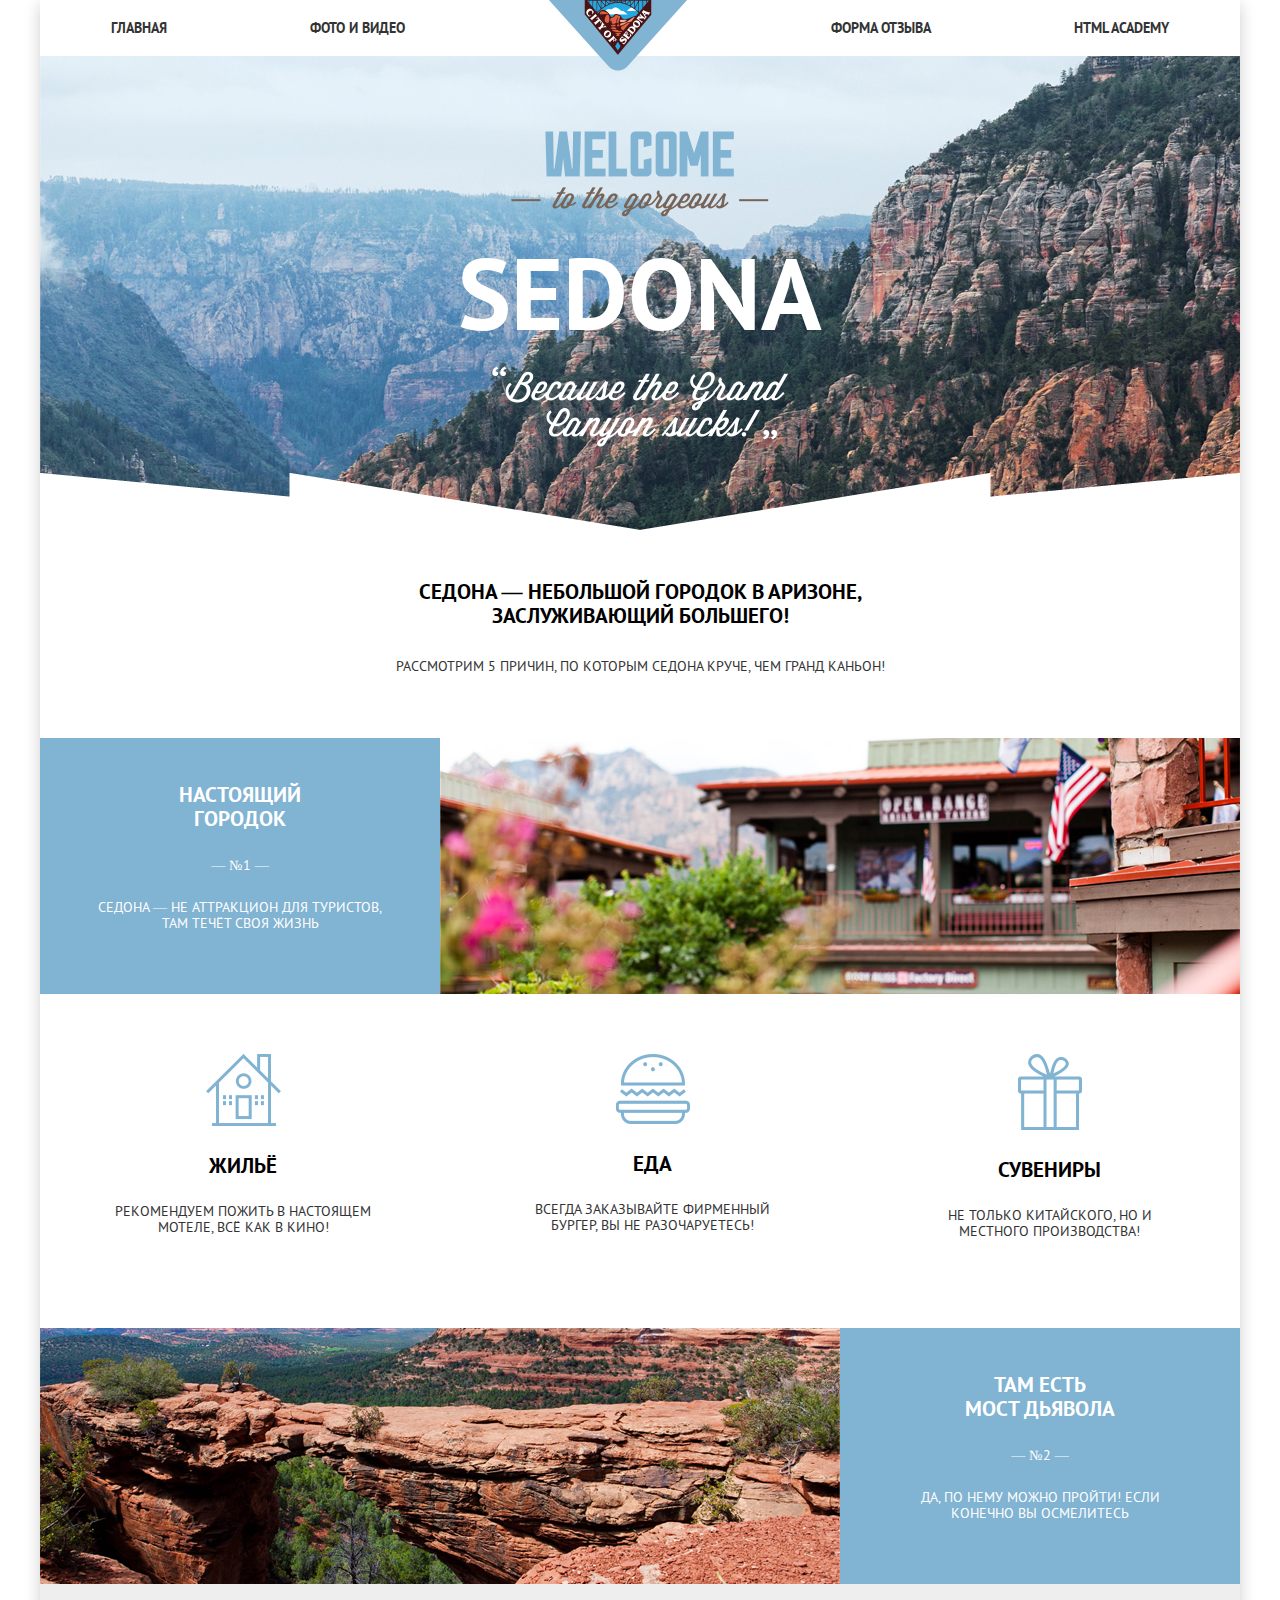
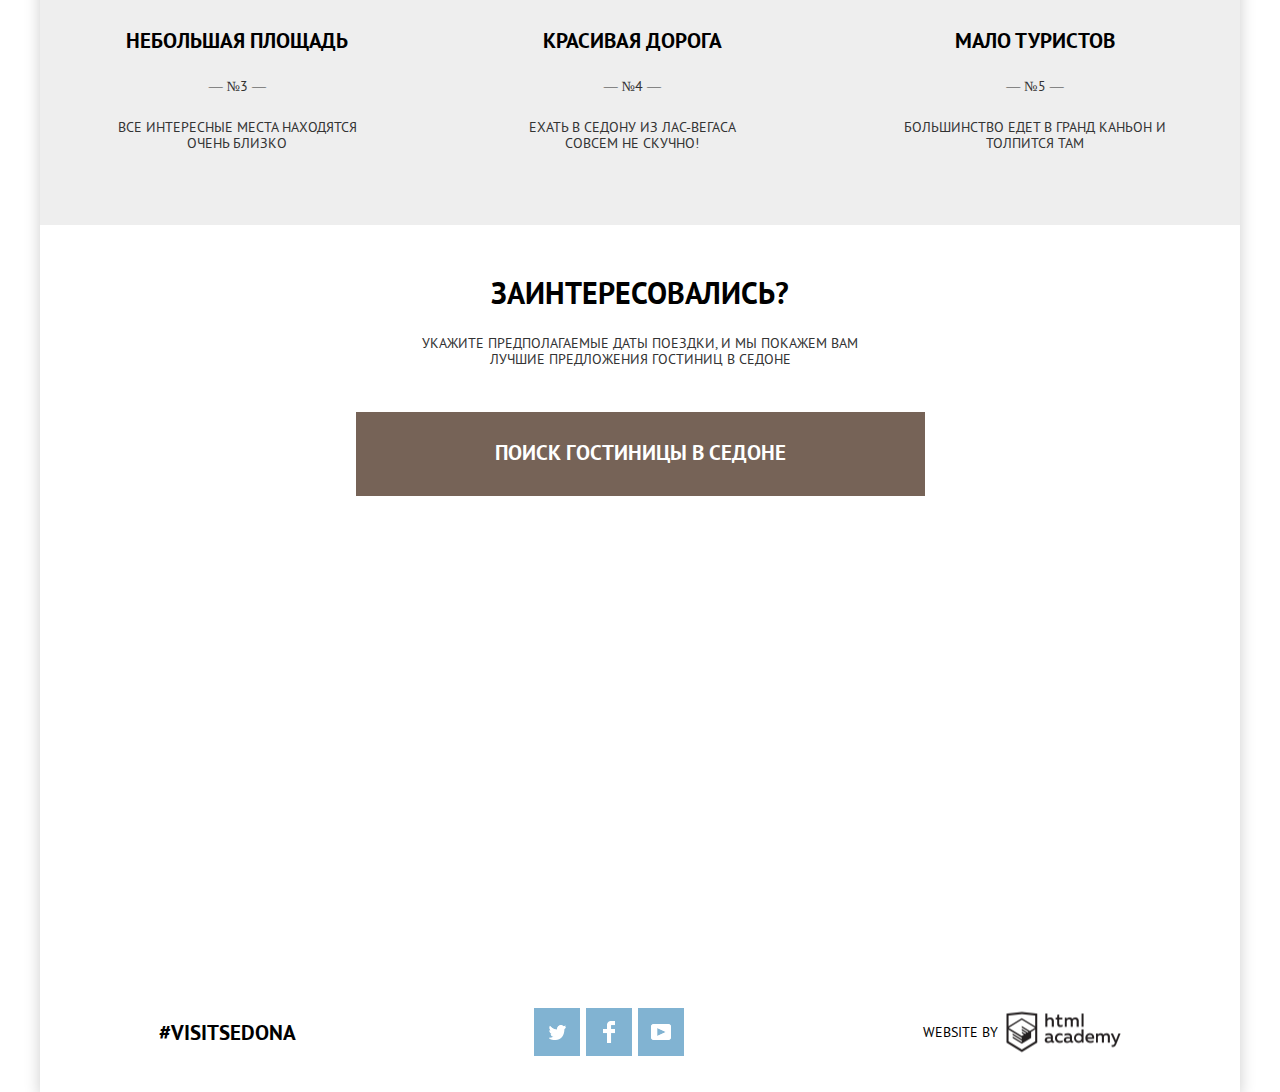
==== commit 2860b70f: "Адаптив сэкшена search + footer. 768px" ====
--- a/index.html
+++ b/index.html
@@ -8,20 +8,23 @@
     <title>Document</title>
     <link rel="stylesheet" href="css/style.min.css">
 </head>
-<body>
+<body class="index">
 <div class="container">
     <div class="content__wrapper">
         <header class="header" style="background-image: url('images/header__bg.jpg');">
             <div class="header__top">
                 <nav class="menu">
                     <ul class="menu__list">
-                        <li class="menu__list-item"><a class="menu__list-link" href="#">Информация</a></li>
+                        <li class="menu__list-item"><a class="menu__list-link" href="#">Главная</a></li>
                         <li class="menu__list-item"><a class="menu__list-link" href="#">Фото и видео</a></li>
                         <li class="menu__list-item logo"><a class="logo" href="#">
-                            <picture><source srcset="images/logo__tablet.png" media="(max-width: 830px)"><img src="images/logo.png" alt=""></picture></a>
+                            <picture>
+                                <source srcset="images/logo__tablet.png" media="(max-width: 830px)">
+                                <img src="images/logo.png" alt=""></picture>
+                        </a>
                         </li>
-                        <li class="menu__list-item"><a class="menu__list-link" href="#">Карта штата</a></li>
-                        <li class="menu__list-item"><a class="menu__list-link" href="#">Гостиницы</a></li>
+                        <li class="menu__list-item"><a class="menu__list-link" href="#">Форма отзыва</a></li>
+                        <li class="menu__list-item"><a class="menu__list-link" href="#">HTML academy</a></li>
                     </ul>
                 </nav>
             </div>
@@ -105,65 +108,64 @@
                 </div>
             </div>
         </section>
-        <!--
-<section class="search">
-    <div class="search-top">
-        <div class="search-top__textarea">
-            <h3 class="search-top__title title">Заинтересовались?</h3>
-            <p class="search-top__text">Укажите предполагаемые даты поездки,
-                и мы покажем вам лучшие предложения гостиниц в седоне</p>
-        </div>
-        <a class="search-top__link title" href="#search-form">
-            ПОИСК ГОСТИНИЦЫ В седоне
-        </a>
-    </div>
-    <div class="search-bottom">
-        <iframe src="https://www.google.com/maps/embed?pb=!1m18!1m12!1m3!1d104770.38018730543!2d-111.86517855273749!3d34.85435832354931!2m3!1f0!2f0!3f0!3m2!1i1024!2i768!4f13.1!3m3!1m2!1s0x872da132f942b00d%3A0x5548c523fa6c8efd!2z0KHQtdC00L7QvdCwLCDQkNGA0LjQt9C-0L3QsCA4NjMzNiwg0KHQqNCQ!5e0!3m2!1sru!2sua!4v1608436594598!5m2!1sru!2sua"
-                frameborder="0" style="border:0;" allowfullscreen="" aria-hidden="false" tabindex="0"></iframe>
-    </div>
-    <footer class="footer">
-        <div class="footer__inner">
-            <a class="footer__link" href="#">#visitSEDONA</a>
-            <ul class="footer__social">
-                <li class="footer__social-item"><a class="footer__social-link" href="#"><img
-                        src="images/twitter__footer.png" alt=""></a></li>
-                <li class="footer__social-item"><a class="footer__social-link" href="#"><img
-                        src="images/facebook__footer.png" alt=""></a></li>
-                <li class="footer__social-item"><a class="footer__social-link" href="#"><img
-                        src="images/youtube__footer.png" alt=""></a></li>
-            </ul>
-            <div class="footer__by">
-                <p class="footer__by-text">Website by</p>
-                <a class="footer__by-link" href="#"></a>
+        <section class="search">
+            <div class="search-top">
+                <div class="search-top__textarea">
+                    <h3 class="search-top__title title">Заинтересовались?</h3>
+                    <p class="search-top__text">Укажите предполагаемые даты поездки,
+                        и мы покажем вам лучшие предложения гостиниц в седоне</p>
+                </div>
+                <a class="search-top__link title" href="#search-form">
+                    ПОИСК ГОСТИНИЦЫ В седоне
+                </a>
             </div>
-        </div>
-    </footer>
-</section>
-<form id="search-form" class="mfp-hide white-popup-block search-form">
-    <div class="search-form__inner">
-        <label class="search-form__label">
-            Дата заезда:
-            <input type="text" class="search-form__input" placeholder="24 Апреля 2017">
-            <button class="search-form__input-btn" type="button"></button>
-        </label>
-        <label class="search-form__label">
-            Дата выезда:
-            <input type="text" class="search-form__input" placeholder="4 июля 2017">
-            <button class="search-form__input-btn" type="button"></button>
-        </label>
-        <label class="search-form__label search-form__label-guests">
-            Взрослые:
-            <input class="guests search-form__input search-form__input-numerous" type="number" min="1" max="9"
-                   step="1" value="2">
-        </label>
-        <label class="search-form__label search-form__label-guests">
-            Дети:
-            <input class="guests search-form__input search-form__input-numerous" type="number" min="0" max="9"
-                   step="1" value="0">
-        </label>
-        <button class="search-form__btn" type="submit">Найти</button>
-    </div>
-</form>-->
+            <div class="search-bottom">
+                <iframe src="https://www.google.com/maps/embed?pb=!1m18!1m12!1m3!1d104770.38018730543!2d-111.86517855273749!3d34.85435832354931!2m3!1f0!2f0!3f0!3m2!1i1024!2i768!4f13.1!3m3!1m2!1s0x872da132f942b00d%3A0x5548c523fa6c8efd!2z0KHQtdC00L7QvdCwLCDQkNGA0LjQt9C-0L3QsCA4NjMzNiwg0KHQqNCQ!5e0!3m2!1sru!2sua!4v1608436594598!5m2!1sru!2sua"
+                        frameborder="0" style="border:0;" allowfullscreen="" aria-hidden="false" tabindex="0"></iframe>
+            </div>
+            <footer class="footer">
+                <div class="footer__inner">
+                    <a class="footer__link" href="#">#visitSEDONA</a>
+                    <ul class="footer__social">
+                        <li class="footer__social-item"><a class="footer__social-link" href="#"><img
+                                src="images/twitter__footer.png" alt=""></a></li>
+                        <li class="footer__social-item"><a class="footer__social-link" href="#"><img
+                                src="images/facebook__footer.png" alt=""></a></li>
+                        <li class="footer__social-item"><a class="footer__social-link" href="#"><img
+                                src="images/youtube__footer.png" alt=""></a></li>
+                    </ul>
+                    <div class="footer__by">
+                        <p class="footer__by-text">Website by</p>
+                        <a class="footer__by-link" href="#"></a>
+                    </div>
+                </div>
+            </footer>
+        </section>
+        <form id="search-form" class="mfp-hide white-popup-block search-form">
+            <div class="search-form__inner">
+                <label class="search-form__label">
+                    Дата заезда:
+                    <input type="text" class="search-form__input" placeholder="24 Апреля 2017">
+                    <button class="search-form__input-btn" type="button"></button>
+                </label>
+                <label class="search-form__label">
+                    Дата выезда:
+                    <input type="text" class="search-form__input" placeholder="4 июля 2017">
+                    <button class="search-form__input-btn" type="button"></button>
+                </label>
+                <label class="search-form__label search-form__label-guests">
+                    Взрослые:
+                    <input class="guests search-form__input search-form__input-numerous" type="number" min="1" max="9"
+                           step="1" value="2">
+                </label>
+                <label class="search-form__label search-form__label-guests">
+                    Дети:
+                    <input class="guests search-form__input search-form__input-numerous" type="number" min="0" max="9"
+                           step="1" value="0">
+                </label>
+                <button class="search-form__btn" type="submit">Найти</button>
+            </div>
+        </form>
     </div>
 </div>
 <script src="js/main.min.js"></script>
--- a/css/style.min.css
+++ b/css/style.min.css
@@ -1 +1 @@
-body,.irs--flat .irs-from,.irs--flat .irs-to,.irs--flat .irs-single{font-family:'PTSans Regular'}.review .review__input::-webkit-input-placeholder{font-family:'PTSans Bold'}.review .review__input::-moz-placeholder{font-family:'PTSans Bold'}.review .review__input:-ms-input-placeholder{font-family:'PTSans Bold'}.review .review__input::-ms-input-placeholder{font-family:'PTSans Bold'}.title,.btn,.menu__list-link,.search-form__label,.search-form__btn,.footer__link,.hotels-search__top-title,.hotels-search__bottom-filter__title,.hotels-search__item-content__link,.review__item:first-child .review__item-label,.review .review__input,.review .review__input::placeholder,.review__second-title,.review__sights-list__field-label{font-family:'PTSans Bold'}/*! normalize.css v8.0.1 | MIT License | github.com/necolas/normalize.css */html{line-height:1.15;-webkit-text-size-adjust:100%}body{margin:0}main{display:block}h1{font-size:2em;margin:0.67em 0}hr{-webkit-box-sizing:content-box;box-sizing:content-box;height:0;overflow:visible}pre{font-family:monospace, monospace;font-size:1em}a{background-color:transparent}abbr[title]{border-bottom:none;text-decoration:underline;-webkit-text-decoration:underline dotted;text-decoration:underline dotted}b,strong{font-weight:bolder}code,kbd,samp{font-family:monospace, monospace;font-size:1em}small{font-size:80%}sub,sup{font-size:75%;line-height:0;position:relative;vertical-align:baseline}sub{bottom:-0.25em}sup{top:-0.5em}img{border-style:none}button,input,optgroup,select,textarea{font-family:inherit;font-size:100%;line-height:1.15;margin:0}button,input{overflow:visible}button,select{text-transform:none}button,[type="button"],[type="reset"],[type="submit"]{-webkit-appearance:button}button::-moz-focus-inner,[type="button"]::-moz-focus-inner,[type="reset"]::-moz-focus-inner,[type="submit"]::-moz-focus-inner{border-style:none;padding:0}button:-moz-focusring,[type="button"]:-moz-focusring,[type="reset"]:-moz-focusring,[type="submit"]:-moz-focusring{outline:1px dotted ButtonText}fieldset{padding:0.35em 0.75em 0.625em}legend{-webkit-box-sizing:border-box;box-sizing:border-box;color:inherit;display:table;max-width:100%;padding:0;white-space:normal}progress{vertical-align:baseline}textarea{overflow:auto}[type="checkbox"],[type="radio"]{-webkit-box-sizing:border-box;box-sizing:border-box;padding:0}[type="number"]::-webkit-inner-spin-button,[type="number"]::-webkit-outer-spin-button{height:auto}[type="search"]{-webkit-appearance:textfield;outline-offset:-2px}[type="search"]::-webkit-search-decoration{-webkit-appearance:none}::-webkit-file-upload-button{-webkit-appearance:button;font:inherit}details{display:block}summary{display:list-item}template{display:none}[hidden]{display:none}.slick-slider{position:relative;display:block;-webkit-box-sizing:border-box;box-sizing:border-box;-webkit-user-select:none;-moz-user-select:none;-ms-user-select:none;user-select:none;-webkit-touch-callout:none;-khtml-user-select:none;-ms-touch-action:pan-y;touch-action:pan-y;-webkit-tap-highlight-color:transparent}.slick-list{position:relative;display:block;overflow:hidden;margin:0;padding:0}.slick-list:focus{outline:none}.slick-list.dragging{cursor:pointer;cursor:hand}.slick-slider .slick-track,.slick-slider .slick-list{-webkit-transform:translate3d(0, 0, 0);-ms-transform:translate3d(0, 0, 0);transform:translate3d(0, 0, 0)}.slick-track{position:relative;top:0;left:0;display:block;margin-left:auto;margin-right:auto}.slick-track:before,.slick-track:after{display:table;content:''}.slick-track:after{clear:both}.slick-loading .slick-track{visibility:hidden}.slick-slide{display:none;float:left;height:100%;min-height:1px}[dir='rtl'] .slick-slide{float:right}.slick-slide img{display:block}.slick-slide.slick-loading img{display:none}.slick-slide.dragging img{pointer-events:none}.slick-initialized .slick-slide{display:block}.slick-loading .slick-slide{visibility:hidden}.slick-vertical .slick-slide{display:block;height:auto;border:1px solid transparent}.slick-arrow.slick-hidden{display:none}.mfp-bg{top:0;left:0;width:100%;height:100%;z-index:1042;overflow:hidden;position:fixed;background:#0b0b0b;opacity:0.8}.mfp-wrap{top:0;left:0;width:100%;height:100%;z-index:1043;position:fixed;outline:none !important;-webkit-backface-visibility:hidden}.mfp-container{text-align:center;position:absolute;width:100%;height:100%;left:0;top:0;padding:0 8px;-webkit-box-sizing:border-box;box-sizing:border-box}.mfp-container:before{content:'';display:inline-block;height:100%;vertical-align:middle}.mfp-align-top .mfp-container:before{display:none}.mfp-content{position:relative;display:inline-block;vertical-align:middle;margin:0 auto;text-align:left;z-index:1045}.mfp-inline-holder .mfp-content,.mfp-ajax-holder .mfp-content{width:100%;cursor:auto}.mfp-ajax-cur{cursor:progress}.mfp-zoom-out-cur,.mfp-zoom-out-cur .mfp-image-holder .mfp-close{cursor:-webkit-zoom-out;cursor:zoom-out}.mfp-zoom{cursor:pointer;cursor:-webkit-zoom-in;cursor:zoom-in}.mfp-auto-cursor .mfp-content{cursor:auto}.mfp-close,.mfp-arrow,.mfp-preloader,.mfp-counter{-webkit-user-select:none;-moz-user-select:none;-ms-user-select:none;user-select:none}.mfp-loading.mfp-figure{display:none}.mfp-hide{display:none !important}.mfp-preloader{color:#CCC;position:absolute;top:50%;width:auto;text-align:center;margin-top:-0.8em;left:8px;right:8px;z-index:1044}.mfp-preloader a{color:#CCC}.mfp-preloader a:hover{color:#FFF}.mfp-s-ready .mfp-preloader{display:none}.mfp-s-error .mfp-content{display:none}button.mfp-close,button.mfp-arrow{overflow:visible;cursor:pointer;background:transparent;border:0;-webkit-appearance:none;display:block;outline:none;padding:0;z-index:1046;-webkit-box-shadow:none;box-shadow:none;-ms-touch-action:manipulation;touch-action:manipulation}button::-moz-focus-inner{padding:0;border:0}.mfp-close{width:44px;height:44px;line-height:44px;position:absolute;right:0;top:0;text-decoration:none;text-align:center;opacity:0.65;padding:0 0 18px 10px;color:#FFF;font-style:normal;font-size:28px;font-family:Arial, Baskerville, monospace}.mfp-close:hover,.mfp-close:focus{opacity:1}.mfp-close:active{top:1px}.mfp-close-btn-in .mfp-close{color:#333}.mfp-image-holder .mfp-close,.mfp-iframe-holder .mfp-close{color:#FFF;right:-6px;text-align:right;padding-right:6px;width:100%}.mfp-counter{position:absolute;top:0;right:0;color:#CCC;font-size:12px;line-height:18px;white-space:nowrap}.mfp-arrow{position:absolute;opacity:0.65;margin:0;top:50%;margin-top:-55px;padding:0;width:90px;height:110px;-webkit-tap-highlight-color:transparent}.mfp-arrow:active{margin-top:-54px}.mfp-arrow:hover,.mfp-arrow:focus{opacity:1}.mfp-arrow:before,.mfp-arrow:after{content:'';display:block;width:0;height:0;position:absolute;left:0;top:0;margin-top:35px;margin-left:35px;border:medium inset transparent}.mfp-arrow:after{border-top-width:13px;border-bottom-width:13px;top:8px}.mfp-arrow:before{border-top-width:21px;border-bottom-width:21px;opacity:0.7}.mfp-arrow-left{left:0}.mfp-arrow-left:after{border-right:17px solid #FFF;margin-left:31px}.mfp-arrow-left:before{margin-left:25px;border-right:27px solid #3F3F3F}.mfp-arrow-right{right:0}.mfp-arrow-right:after{border-left:17px solid #FFF;margin-left:39px}.mfp-arrow-right:before{border-left:27px solid #3F3F3F}.mfp-iframe-holder{padding-top:40px;padding-bottom:40px}.mfp-iframe-holder .mfp-content{line-height:0;width:100%;max-width:900px}.mfp-iframe-holder .mfp-close{top:-40px}.mfp-iframe-scaler{width:100%;height:0;overflow:hidden;padding-top:56.25%}.mfp-iframe-scaler iframe{position:absolute;display:block;top:0;left:0;width:100%;height:100%;-webkit-box-shadow:0 0 8px rgba(0,0,0,0.6);box-shadow:0 0 8px rgba(0,0,0,0.6);background:#000}img.mfp-img{width:auto;max-width:100%;height:auto;display:block;line-height:0;-webkit-box-sizing:border-box;box-sizing:border-box;padding:40px 0 40px;margin:0 auto}.mfp-figure{line-height:0}.mfp-figure:after{content:'';position:absolute;left:0;top:40px;bottom:40px;display:block;right:0;width:auto;height:auto;z-index:-1;-webkit-box-shadow:0 0 8px rgba(0,0,0,0.6);box-shadow:0 0 8px rgba(0,0,0,0.6);background:#444}.mfp-figure small{color:#BDBDBD;display:block;font-size:12px;line-height:14px}.mfp-figure figure{margin:0}.mfp-bottom-bar{margin-top:-36px;position:absolute;top:100%;left:0;width:100%;cursor:auto}.mfp-title{text-align:left;line-height:18px;color:#F3F3F3;word-wrap:break-word;padding-right:36px}.mfp-image-holder .mfp-content{max-width:100%}.mfp-gallery .mfp-image-holder .mfp-figure{cursor:pointer}@media screen and (max-width: 800px) and (orientation: landscape), screen and (max-height: 300px){.mfp-img-mobile .mfp-image-holder{padding-left:0;padding-right:0}.mfp-img-mobile img.mfp-img{padding:0}.mfp-img-mobile .mfp-figure:after{top:0;bottom:0}.mfp-img-mobile .mfp-figure small{display:inline;margin-left:5px}.mfp-img-mobile .mfp-bottom-bar{background:rgba(0,0,0,0.6);bottom:0;margin:0;top:auto;padding:3px 5px;position:fixed;-webkit-box-sizing:border-box;box-sizing:border-box}.mfp-img-mobile .mfp-bottom-bar:empty{padding:0}.mfp-img-mobile .mfp-counter{right:5px;top:3px}.mfp-img-mobile .mfp-close{top:0;right:0;width:35px;height:35px;line-height:35px;background:rgba(0,0,0,0.6);position:fixed;text-align:center;padding:0}}@media all and (max-width: 900px){.mfp-arrow{-webkit-transform:scale(0.75);-ms-transform:scale(0.75);transform:scale(0.75)}.mfp-arrow-left{-webkit-transform-origin:0;-ms-transform-origin:0;transform-origin:0}.mfp-arrow-right{-webkit-transform-origin:100%;-ms-transform-origin:100%;transform-origin:100%}.mfp-container{padding-left:6px;padding-right:6px}}/*!Ion.RangeSlider, 2.3.1, © Denis Ineshin, 2010 - 2019, IonDen.com, Build date: 2019-12-19 16:51:02*/.irs{position:relative;display:block;-webkit-touch-callout:none;-webkit-user-select:none;-moz-user-select:none;-ms-user-select:none;user-select:none;font-size:12px;font-family:Arial,sans-serif}.irs-line{position:relative;display:block;overflow:hidden;outline:none !important}.irs-bar{position:absolute;display:block;left:0;width:0}.irs-shadow{position:absolute;display:none;left:0;width:0}.irs-handle{position:absolute;display:block;-webkit-box-sizing:border-box;box-sizing:border-box;cursor:default;z-index:1}.irs-handle.type_last{z-index:2}.irs-min,.irs-max{position:absolute;display:block;cursor:default}.irs-min{left:0}.irs-max{right:0}.irs-from,.irs-to,.irs-single{position:absolute;display:block;top:0;left:0;cursor:default;white-space:nowrap}.irs-grid{position:absolute;display:none;bottom:0;left:0;width:100%;height:20px}.irs-with-grid .irs-grid{display:block}.irs-grid-pol{position:absolute;top:0;left:0;width:1px;height:8px;background:#000}.irs-grid-pol.small{height:4px}.irs-grid-text{position:absolute;bottom:0;left:0;white-space:nowrap;text-align:center;font-size:9px;line-height:9px;padding:0 3px;color:#000}.irs-disable-mask{position:absolute;display:block;top:0;left:-1%;width:102%;height:100%;cursor:default;background:rgba(0,0,0,0);z-index:2}.lt-ie9 .irs-disable-mask{background:#000;filter:alpha(opacity=0);cursor:not-allowed}.irs-disabled{opacity:.4}.irs-hidden-input{position:absolute !important;display:block !important;top:0 !important;left:0 !important;width:0 !important;height:0 !important;font-size:0 !important;line-height:0 !important;padding:0 !important;margin:0 !important;overflow:hidden;outline:none !important;z-index:-9999 !important;background:none !important;border-style:solid !important;border-color:transparent !important}.irs--flat{height:40px}.irs--flat.irs-with-grid{height:60px}.irs--flat .irs-line{top:25px;height:12px;background-color:#e1e4e9;border-radius:4px}.irs--flat .irs-bar{top:25px;height:12px;background-color:#ed5565}.irs--flat .irs-bar--single{border-radius:4px 0 0 4px}.irs--flat .irs-shadow{height:1px;bottom:16px;background-color:#e1e4e9}.irs--flat .irs-handle{top:22px;width:16px;height:18px;background-color:transparent}.irs--flat .irs-handle>i:first-child{position:absolute;display:block;top:0;left:50%;width:2px;height:100%;margin-left:-1px;background-color:#da4453}.irs--flat .irs-handle.state_hover>i:first-child,.irs--flat .irs-handle:hover>i:first-child{background-color:#a43540}.irs--flat .irs-min,.irs--flat .irs-max{top:0;padding:1px 3px;color:#999;font-size:10px;line-height:1.333;text-shadow:none;background-color:#e1e4e9;border-radius:4px}.irs--flat .irs-from,.irs--flat .irs-to,.irs--flat .irs-single{color:white;font-size:10px;line-height:1.333;text-shadow:none;padding:1px 5px;background-color:#ed5565;border-radius:4px}.irs--flat .irs-from:before,.irs--flat .irs-to:before,.irs--flat .irs-single:before{position:absolute;display:block;content:"";bottom:-6px;left:50%;width:0;height:0;margin-left:-3px;overflow:hidden;border:3px solid transparent;border-top-color:#ed5565}.irs--flat .irs-grid-pol{background-color:#e1e4e9}.irs--flat .irs-grid-text{color:#999}.irs--big{height:55px}.irs--big.irs-with-grid{height:70px}.irs--big .irs-line{top:33px;height:12px;background-color:white;background:-webkit-gradient(linear, left top, left bottom, color-stop(-50%, #ddd), color-stop(150%, white));background:-o-linear-gradient(top, #ddd -50%, white 150%);background:linear-gradient(to bottom, #ddd -50%, white 150%);border:1px solid #ccc;border-radius:12px}.irs--big .irs-bar{top:33px;height:12px;background-color:#92bce0;border:1px solid #428bca;background:-webkit-gradient(linear, left top, left bottom, from(#fff), color-stop(30%, #428bca), to(#b9d4ec));background:-o-linear-gradient(top, #fff 0%, #428bca 30%, #b9d4ec 100%);background:linear-gradient(to bottom, #fff 0%, #428bca 30%, #b9d4ec 100%);-webkit-box-shadow:inset 0 0 1px 1px rgba(255,255,255,0.5);box-shadow:inset 0 0 1px 1px rgba(255,255,255,0.5)}.irs--big .irs-bar--single{border-radius:12px 0 0 12px}.irs--big .irs-shadow{height:1px;bottom:16px;background-color:rgba(66,139,202,0.5)}.irs--big .irs-handle{top:25px;width:30px;height:30px;border:1px solid rgba(0,0,0,0.3);background-color:#cbcfd5;background:-webkit-gradient(linear, left top, left bottom, from(white), color-stop(30%, #B4B9BE), to(white));background:-o-linear-gradient(top, white 0%, #B4B9BE 30%, white 100%);background:linear-gradient(to bottom, white 0%, #B4B9BE 30%, white 100%);-webkit-box-shadow:1px 1px 2px rgba(0,0,0,0.2),inset 0 0 3px 1px white;box-shadow:1px 1px 2px rgba(0,0,0,0.2),inset 0 0 3px 1px white;border-radius:30px}.irs--big .irs-handle.state_hover,.irs--big .irs-handle:hover{border-color:rgba(0,0,0,0.45);background-color:#939ba7;background:-webkit-gradient(linear, left top, left bottom, from(white), color-stop(30%, #919BA5), to(white));background:-o-linear-gradient(top, white 0%, #919BA5 30%, white 100%);background:linear-gradient(to bottom, white 0%, #919BA5 30%, white 100%)}.irs--big .irs-min,.irs--big .irs-max{top:0;padding:1px 5px;color:white;text-shadow:none;background-color:#9f9f9f;border-radius:3px}.irs--big .irs-from,.irs--big .irs-to,.irs--big .irs-single{color:white;text-shadow:none;padding:1px 5px;background-color:#428bca;background:-webkit-gradient(linear, left top, left bottom, from(#428bca), to(#3071a9));background:-o-linear-gradient(top, #428bca 0%, #3071a9 100%);background:linear-gradient(to bottom, #428bca 0%, #3071a9 100%);border-radius:3px}.irs--big .irs-grid-pol{background-color:#428bca}.irs--big .irs-grid-text{color:#428bca}.irs--modern{height:55px}.irs--modern.irs-with-grid{height:55px}.irs--modern .irs-line{top:25px;height:5px;background-color:#d1d6e0;background:-webkit-gradient(linear, left top, left bottom, from(#e0e4ea), to(#d1d6e0));background:-o-linear-gradient(top, #e0e4ea 0%, #d1d6e0 100%);background:linear-gradient(to bottom, #e0e4ea 0%, #d1d6e0 100%);border:1px solid #a3adc1;border-bottom-width:0;border-radius:5px}.irs--modern .irs-bar{top:25px;height:5px;background:#20b426;background:-webkit-gradient(linear, left top, left bottom, from(#20b426), to(#18891d));background:-o-linear-gradient(top, #20b426 0%, #18891d 100%);background:linear-gradient(to bottom, #20b426 0%, #18891d 100%)}.irs--modern .irs-bar--single{border-radius:5px 0 0 5px}.irs--modern .irs-shadow{height:1px;bottom:21px;background-color:rgba(209,214,224,0.5)}.irs--modern .irs-handle{top:37px;width:12px;height:13px;border:1px solid #a3adc1;border-top-width:0;-webkit-box-shadow:1px 1px 1px rgba(0,0,0,0.1);box-shadow:1px 1px 1px rgba(0,0,0,0.1);border-radius:0 0 3px 3px}.irs--modern .irs-handle>i:nth-child(1){position:absolute;display:block;top:-4px;left:1px;width:6px;height:6px;border:1px solid #a3adc1;background:white;-webkit-transform:rotate(45deg);-ms-transform:rotate(45deg);transform:rotate(45deg)}.irs--modern .irs-handle>i:nth-child(2){position:absolute;display:block;-webkit-box-sizing:border-box;box-sizing:border-box;top:0;left:0;width:10px;height:12px;background:#e9e6e6;background:-webkit-gradient(linear, left top, left bottom, from(white), to(#e9e6e6));background:-o-linear-gradient(top, white 0%, #e9e6e6 100%);background:linear-gradient(to bottom, white 0%, #e9e6e6 100%);border-radius:0 0 3px 3px}.irs--modern .irs-handle>i:nth-child(3){position:absolute;display:block;-webkit-box-sizing:border-box;box-sizing:border-box;top:3px;left:3px;width:4px;height:5px;border-left:1px solid #a3adc1;border-right:1px solid #a3adc1}.irs--modern .irs-handle.state_hover,.irs--modern .irs-handle:hover{border-color:#7685a2;background:#c3c7cd;background:-webkit-gradient(linear, left top, left bottom, from(#fff), color-stop(30%, #919ba5), to(#fff));background:-o-linear-gradient(top, #fff 0%, #919ba5 30%, #fff 100%);background:linear-gradient(to bottom, #fff 0%, #919ba5 30%, #fff 100%)}.irs--modern .irs-handle.state_hover>i:nth-child(1),.irs--modern .irs-handle:hover>i:nth-child(1){border-color:#7685a2}.irs--modern .irs-handle.state_hover>i:nth-child(3),.irs--modern .irs-handle:hover>i:nth-child(3){border-color:#48536a}.irs--modern .irs-min,.irs--modern .irs-max{top:0;font-size:10px;line-height:1.333;text-shadow:none;padding:1px 5px;color:white;background-color:#d1d6e0;border-radius:5px}.irs--modern .irs-from,.irs--modern .irs-to,.irs--modern .irs-single{font-size:10px;line-height:1.333;text-shadow:none;padding:1px 5px;background-color:#20b426;color:white;border-radius:5px}.irs--modern .irs-from:before,.irs--modern .irs-to:before,.irs--modern .irs-single:before{position:absolute;display:block;content:"";bottom:-6px;left:50%;width:0;height:0;margin-left:-3px;overflow:hidden;border:3px solid transparent;border-top-color:#20b426}.irs--modern .irs-grid{height:25px}.irs--modern .irs-grid-pol{background-color:#dedede}.irs--modern .irs-grid-text{color:silver;font-size:13px}.irs--sharp{height:50px;font-size:12px;line-height:1}.irs--sharp.irs-with-grid{height:57px}.irs--sharp .irs-line{top:30px;height:2px;background-color:black;border-radius:2px}.irs--sharp .irs-bar{top:30px;height:2px;background-color:#ee22fa}.irs--sharp .irs-bar--single{border-radius:2px 0 0 2px}.irs--sharp .irs-shadow{height:1px;bottom:21px;background-color:rgba(0,0,0,0.5)}.irs--sharp .irs-handle{top:25px;width:10px;height:10px;background-color:#a804b2}.irs--sharp .irs-handle>i:first-child{position:absolute;display:block;top:100%;left:0;width:0;height:0;border:5px solid transparent;border-top-color:#a804b2}.irs--sharp .irs-handle.state_hover,.irs--sharp .irs-handle:hover{background-color:black}.irs--sharp .irs-handle.state_hover>i:first-child,.irs--sharp .irs-handle:hover>i:first-child{border-top-color:black}.irs--sharp .irs-min,.irs--sharp .irs-max{color:white;font-size:14px;line-height:1;top:0;padding:3px 4px;opacity:.4;background-color:#a804b2;border-radius:2px}.irs--sharp .irs-from,.irs--sharp .irs-to,.irs--sharp .irs-single{font-size:14px;line-height:1;text-shadow:none;padding:3px 4px;background-color:#a804b2;color:white;border-radius:2px}.irs--sharp .irs-from:before,.irs--sharp .irs-to:before,.irs--sharp .irs-single:before{position:absolute;display:block;content:"";bottom:-6px;left:50%;width:0;height:0;margin-left:-3px;overflow:hidden;border:3px solid transparent;border-top-color:#a804b2}.irs--sharp .irs-grid{height:25px}.irs--sharp .irs-grid-pol{background-color:#dedede}.irs--sharp .irs-grid-text{color:silver;font-size:13px}.irs--round{height:50px}.irs--round.irs-with-grid{height:65px}.irs--round .irs-line{top:36px;height:4px;background-color:#dee4ec;border-radius:4px}.irs--round .irs-bar{top:36px;height:4px;background-color:#006cfa}.irs--round .irs-bar--single{border-radius:4px 0 0 4px}.irs--round .irs-shadow{height:4px;bottom:21px;background-color:rgba(222,228,236,0.5)}.irs--round .irs-handle{top:26px;width:24px;height:24px;border:4px solid #006cfa;background-color:white;border-radius:24px;-webkit-box-shadow:0 1px 3px rgba(0,0,255,0.3);box-shadow:0 1px 3px rgba(0,0,255,0.3)}.irs--round .irs-handle.state_hover,.irs--round .irs-handle:hover{background-color:#f0f6ff}.irs--round .irs-min,.irs--round .irs-max{color:#333;font-size:14px;line-height:1;top:0;padding:3px 5px;background-color:rgba(0,0,0,0.1);border-radius:4px}.irs--round .irs-from,.irs--round .irs-to,.irs--round .irs-single{font-size:14px;line-height:1;text-shadow:none;padding:3px 5px;background-color:#006cfa;color:white;border-radius:4px}.irs--round .irs-from:before,.irs--round .irs-to:before,.irs--round .irs-single:before{position:absolute;display:block;content:"";bottom:-6px;left:50%;width:0;height:0;margin-left:-3px;overflow:hidden;border:3px solid transparent;border-top-color:#006cfa}.irs--round .irs-grid{height:25px}.irs--round .irs-grid-pol{background-color:#dedede}.irs--round .irs-grid-text{color:silver;font-size:13px}.irs--square{height:50px}.irs--square.irs-with-grid{height:60px}.irs--square .irs-line{top:31px;height:4px;background-color:#dedede}.irs--square .irs-bar{top:31px;height:4px;background-color:black}.irs--square .irs-shadow{height:2px;bottom:21px;background-color:#dedede}.irs--square .irs-handle{top:25px;width:16px;height:16px;border:3px solid black;background-color:white;-webkit-transform:rotate(45deg);-ms-transform:rotate(45deg);transform:rotate(45deg)}.irs--square .irs-handle.state_hover,.irs--square .irs-handle:hover{background-color:#f0f6ff}.irs--square .irs-min,.irs--square .irs-max{color:#333;font-size:14px;line-height:1;top:0;padding:3px 5px;background-color:rgba(0,0,0,0.1)}.irs--square .irs-from,.irs--square .irs-to,.irs--square .irs-single{font-size:14px;line-height:1;text-shadow:none;padding:3px 5px;background-color:black;color:white}.irs--square .irs-grid{height:25px}.irs--square .irs-grid-pol{background-color:#dedede}.irs--square .irs-grid-text{color:silver;font-size:11px}.jq-checkbox,.jq-radio{position:relative;display:inline-block;overflow:hidden;-webkit-user-select:none;-moz-user-select:none;-ms-user-select:none;user-select:none}.jq-checkbox input,.jq-radio input{position:absolute;z-index:-1;margin:0;padding:0;opacity:0}.jq-file{position:relative;display:inline-block;overflow:hidden}.jq-file input{position:absolute;top:0;right:0;height:auto;margin:0;padding:0;opacity:0;font-size:100px;line-height:1em}.jq-file__name{overflow:hidden;white-space:nowrap;-o-text-overflow:ellipsis;text-overflow:ellipsis}.jq-selectbox,.jq-select-multiple{position:relative;display:inline-block}.jq-selectbox select,.jq-select-multiple select{position:absolute;top:0;left:0;width:100%;height:100%;margin:0;padding:0;opacity:0}.jq-selectbox li,.jq-select-multiple li{-webkit-user-select:none;-moz-user-select:none;-ms-user-select:none;user-select:none;white-space:nowrap}.jq-selectbox{z-index:10}.jq-selectbox__select{position:relative}.jq-selectbox__select-text{overflow:hidden;-webkit-user-select:none;-moz-user-select:none;-ms-user-select:none;user-select:none;white-space:nowrap;-o-text-overflow:ellipsis;text-overflow:ellipsis}.jq-selectbox__dropdown{position:absolute}.jq-selectbox__search input{-webkit-appearance:textfield}.jq-selectbox__search input::-webkit-search-cancel-button,.jq-selectbox__search input::-webkit-search-decoration{-webkit-appearance:none}.jq-selectbox__dropdown ul{position:relative;overflow:auto;overflow-x:hidden;list-style:none;-webkit-overflow-scrolling:touch}.jq-select-multiple ul{position:relative;overflow-x:hidden;-webkit-overflow-scrolling:touch}.jq-number{display:inline-block}.jq-number__field input{-moz-appearance:textfield;text-align:left}.jq-number__field input::-webkit-inner-spin-button,.jq-number__field input::-webkit-outer-spin-button{margin:0;-webkit-appearance:none}.jq-checkbox,.jq-radio{vertical-align:-4px;width:16px;height:16px;margin:0 4px 0 0;border:1px solid #C3C3C3;background:-webkit-gradient(linear, left top, left bottom, from(#fff), to(#E6E6E6));background:-o-linear-gradient(#fff, #E6E6E6);background:linear-gradient(#fff, #E6E6E6);-webkit-box-shadow:0 1px 1px rgba(0,0,0,0.05),inset -1px -1px #fff,inset 1px -1px #fff;box-shadow:0 1px 1px rgba(0,0,0,0.05),inset -1px -1px #fff,inset 1px -1px #fff;cursor:pointer}.jq-checkbox.focused,.jq-radio.focused{border:1px solid #08C}.jq-checkbox.disabled,.jq-radio.disabled{opacity:.55}.jq-checkbox{border-radius:3px}.jq-checkbox.checked .jq-checkbox__div{width:8px;height:4px;margin:3px 0 0 3px;border-bottom:2px solid #666;border-left:2px solid #666;-webkit-transform:rotate(-50deg);-ms-transform:rotate(-50deg);transform:rotate(-50deg)}.jq-radio{border-radius:50%}.jq-radio.checked .jq-radio__div{width:10px;height:10px;margin:3px 0 0 3px;border-radius:50%;background:#777;-webkit-box-shadow:inset 1px 1px 1px rgba(0,0,0,0.7);box-shadow:inset 1px 1px 1px rgba(0,0,0,0.7)}.jq-file{width:270px;border-radius:4px;-webkit-box-shadow:0 1px 2px rgba(0,0,0,0.1);box-shadow:0 1px 2px rgba(0,0,0,0.1)}.jq-file input{cursor:pointer}.jq-file__name{-webkit-box-sizing:border-box;box-sizing:border-box;width:100%;height:34px;padding:0 80px 0 10px;border:1px solid #CCC;border-bottom-color:#B3B3B3;border-radius:4px;background:#FFF;-webkit-box-shadow:inset 1px 1px #F1F1F1;box-shadow:inset 1px 1px #F1F1F1;font:14px/32px Arial, sans-serif;color:#333}.jq-file__browse{position:absolute;top:1px;right:1px;padding:0 10px;border-left:1px solid #CCC;border-radius:0 4px 4px 0;background:-webkit-gradient(linear, left top, left bottom, from(#fff), to(#E6E6E6));background:-o-linear-gradient(#fff, #E6E6E6);background:linear-gradient(#fff, #E6E6E6);-webkit-box-shadow:inset 1px -1px #F1F1F1,inset -1px 0 #F1F1F1,0 1px 2px rgba(0,0,0,0.1);box-shadow:inset 1px -1px #F1F1F1,inset -1px 0 #F1F1F1,0 1px 2px rgba(0,0,0,0.1);font:14px/32px Arial, sans-serif;color:#333;text-shadow:1px 1px #FFF}.jq-file:hover .jq-file__browse{background:-webkit-gradient(linear, left top, left bottom, from(#F6F6F6), to(#E6E6E6));background:-o-linear-gradient(#F6F6F6, #E6E6E6);background:linear-gradient(#F6F6F6, #E6E6E6)}.jq-file:active .jq-file__browse{background:#F5F5F5;-webkit-box-shadow:inset 1px 1px 3px #DDD;box-shadow:inset 1px 1px 3px #DDD}.jq-file.focused .jq-file__name{border:1px solid #5794BF}.jq-file.disabled,.jq-file.disabled .jq-file__name,.jq-file.disabled .jq-file__browse{border-color:#CCC;background:#F5F5F5;-webkit-box-shadow:none;box-shadow:none;color:#888}.jq-number{position:relative;vertical-align:middle;padding:0 36px 0 0}.jq-number__field{width:100px;border:1px solid #CCC;border-bottom-color:#B3B3B3;border-radius:4px;-webkit-box-shadow:inset 1px 1px #F1F1F1,0 1px 2px rgba(0,0,0,0.1);box-shadow:inset 1px 1px #F1F1F1,0 1px 2px rgba(0,0,0,0.1)}.jq-number__field:hover{border-color:#B3B3B3}.jq-number__field input{-webkit-box-sizing:border-box;box-sizing:border-box;width:100%;padding:8px 9px;border:none;outline:none;background:none;font:14px Arial, sans-serif;color:#333}.jq-number__spin{position:absolute;top:0;right:0;width:32px;height:14px;border:1px solid #CCC;border-bottom-color:#B3B3B3;border-radius:4px;background:-webkit-gradient(linear, left top, left bottom, from(#fff), to(#E6E6E6));background:-o-linear-gradient(#fff, #E6E6E6);background:linear-gradient(#fff, #E6E6E6);-webkit-box-shadow:0 1px 2px rgba(0,0,0,0.1);box-shadow:0 1px 2px rgba(0,0,0,0.1);-webkit-box-shadow:inset 1px -1px #F1F1F1,inset -1px 0 #F1F1F1,0 1px 2px rgba(0,0,0,0.1);box-shadow:inset 1px -1px #F1F1F1,inset -1px 0 #F1F1F1,0 1px 2px rgba(0,0,0,0.1);-webkit-user-select:none;-moz-user-select:none;-ms-user-select:none;user-select:none;text-shadow:1px 1px #FFF;cursor:pointer}.jq-number__spin.minus{top:auto;bottom:0}.jq-number__spin:hover{background:-webkit-gradient(linear, left top, left bottom, from(#F6F6F6), to(#E6E6E6));background:-o-linear-gradient(#F6F6F6, #E6E6E6);background:linear-gradient(#F6F6F6, #E6E6E6)}.jq-number__spin:active{background:#F5F5F5;-webkit-box-shadow:inset 1px 1px 3px #DDD;box-shadow:inset 1px 1px 3px #DDD}.jq-number__spin:after{content:'';position:absolute;top:4px;left:11px;width:0;height:0;border-right:5px solid transparent;border-bottom:5px solid #999;border-left:5px solid transparent}.jq-number__spin.minus:after{top:5px;border-top:5px solid #999;border-right:5px solid transparent;border-bottom:none;border-left:5px solid transparent}.jq-number__spin.minus:hover:after{border-top-color:#000}.jq-number__spin.plus:hover:after{border-bottom-color:#000}.jq-number.focused .jq-number__field{border:1px solid #5794BF}.jq-number.disabled .jq-number__field,.jq-number.disabled .jq-number__spin{border-color:#CCC;background:#F5F5F5;-webkit-box-shadow:none;box-shadow:none;color:#888}.jq-number.disabled .jq-number__spin:after{border-bottom-color:#AAA}.jq-number.disabled .jq-number__spin.minus:after{border-top-color:#AAA}.jq-selectbox{vertical-align:middle;cursor:pointer}.jq-selectbox__select{height:32px;padding:0 45px 0 10px;border:1px solid #CCC;border-bottom-color:#B3B3B3;border-radius:4px;background:-webkit-gradient(linear, left top, left bottom, from(#fff), to(#E6E6E6));background:-o-linear-gradient(#fff, #E6E6E6);background:linear-gradient(#fff, #E6E6E6);-webkit-box-shadow:inset 1px -1px #F1F1F1,inset -1px 0 #F1F1F1,0 1px 2px rgba(0,0,0,0.1);box-shadow:inset 1px -1px #F1F1F1,inset -1px 0 #F1F1F1,0 1px 2px rgba(0,0,0,0.1);font:14px/32px Arial, sans-serif;color:#333;text-shadow:1px 1px #FFF}.jq-selectbox__select:hover{background:-webkit-gradient(linear, left top, left bottom, from(#F6F6F6), to(#E6E6E6));background:-o-linear-gradient(#F6F6F6, #E6E6E6);background:linear-gradient(#F6F6F6, #E6E6E6)}.jq-selectbox__select:active{background:#F5F5F5;-webkit-box-shadow:inset 1px 1px 3px #DDD;box-shadow:inset 1px 1px 3px #DDD}.jq-selectbox.focused .jq-selectbox__select{border:1px solid #5794BF}.jq-selectbox.disabled .jq-selectbox__select{border-color:#CCC;background:#F5F5F5;-webkit-box-shadow:none;box-shadow:none;color:#888}.jq-selectbox__select-text{display:block;width:100%}.jq-selectbox .placeholder{color:#888}.jq-selectbox__trigger{position:absolute;top:0;right:0;width:34px;height:100%;border-left:1px solid #CCC}.jq-selectbox__trigger-arrow{position:absolute;top:14px;right:12px;width:0;height:0;border-top:5px solid #999;border-right:5px solid transparent;border-left:5px solid transparent}.jq-selectbox:hover .jq-selectbox__trigger-arrow{border-top-color:#000}.jq-selectbox.disabled .jq-selectbox__trigger-arrow{border-top-color:#AAA}.jq-selectbox__dropdown{-webkit-box-sizing:border-box;box-sizing:border-box;width:100%;margin:2px 0 0;padding:0;border:1px solid #CCC;border-radius:4px;background:#FFF;-webkit-box-shadow:0 2px 10px rgba(0,0,0,0.2);box-shadow:0 2px 10px rgba(0,0,0,0.2);font:14px/18px Arial, sans-serif}.jq-selectbox__search{margin:5px}.jq-selectbox__search input{-webkit-box-sizing:border-box;box-sizing:border-box;width:100%;margin:0;padding:5px 27px 6px 8px;border:1px solid #CCC;border-radius:3px;outline:none;background:url("[data-uri]") no-repeat 100% 50%;-webkit-box-shadow:inset 1px 1px #F1F1F1;box-shadow:inset 1px 1px #F1F1F1;color:#333}.jq-selectbox__not-found{margin:5px;padding:5px 8px 6px;background:#F0F0F0;font-size:13px}.jq-selectbox ul{margin:0;padding:0}.jq-selectbox li{min-height:18px;padding:5px 10px 6px;color:#231F20}.jq-selectbox li.selected{background-color:#A3ABB1;color:#FFF}.jq-selectbox li:hover{background-color:#08C;color:#FFF}.jq-selectbox li.disabled{color:#AAA}.jq-selectbox li.disabled:hover{background:none}.jq-selectbox li.optgroup{font-weight:bold}.jq-selectbox li.optgroup:hover{background:none;color:#231F20;cursor:default}.jq-selectbox li.option{padding-left:25px}.jq-select-multiple{-webkit-box-sizing:border-box;box-sizing:border-box;padding:1px;border:1px solid #CCC;border-bottom-color:#B3B3B3;border-radius:4px;background:#FFF;-webkit-box-shadow:inset 1px 1px #F1F1F1,0 1px 2px rgba(0,0,0,0.1);box-shadow:inset 1px 1px #F1F1F1,0 1px 2px rgba(0,0,0,0.1);font:14px/18px Arial, sans-serif;color:#333;cursor:default}.jq-select-multiple.focused{border:1px solid #5794BF}.jq-select-multiple.disabled{border-color:#CCC;background:#F5F5F5;-webkit-box-shadow:none;box-shadow:none;color:#888}.jq-select-multiple ul{margin:0;padding:0}.jq-select-multiple li{padding:3px 9px 4px;list-style:none}.jq-select-multiple li:first-child{border-radius:3px 3px 0 0}.jq-select-multiple li:last-child{border-radius:0 0 3px 3px}.jq-select-multiple li.selected{background:#08C;color:#FFF}.jq-select-multiple li.disabled{color:#AAA}.jq-select-multiple li.optgroup{font-weight:bold}.jq-select-multiple li.option{padding-left:25px}.jq-select-multiple.disabled li.selected,.jq-select-multiple li.selected.disabled{background:#CCC;color:#FFF}input[type='email'].styler,input[type='password'].styler,input[type='search'].styler,input[type='tel'].styler,input[type='text'].styler,input[type='url'].styler,textarea.styler{padding:8px 9px;border:1px solid #CCC;border-bottom-color:#B3B3B3;border-radius:4px;-webkit-box-shadow:inset 1px 1px #F1F1F1,0 1px 2px rgba(0,0,0,0.1);box-shadow:inset 1px 1px #F1F1F1,0 1px 2px rgba(0,0,0,0.1);font:14px Arial, sans-serif;color:#333}input[type='search'].styler{-webkit-appearance:none;-moz-appearance:none;appearance:none}textarea.styler{overflow:auto}input[type='email'].styler:hover,input[type='password'].styler:hover,input[type='search'].styler:hover,input[type='tel'].styler:hover,input[type='text'].styler:hover,input[type='url'].styler:hover,textarea.styler:hover{border-color:#B3B3B3}input[type='email'].styler:hover:focus,input[type='password'].styler:hover:focus,input[type='search'].styler:hover:focus,input[type='tel'].styler:hover:focus,input[type='text'].styler:hover:focus,input[type='url'].styler:hover:focus,textarea.styler:hover:focus{border-color:#CCC;border-top-color:#B3B3B3;outline:none;-webkit-box-shadow:inset 0 1px 2px rgba(0,0,0,0.1);box-shadow:inset 0 1px 2px rgba(0,0,0,0.1)}button.styler,input[type='button'].styler,input[type='submit'].styler,input[type='reset'].styler{overflow:visible;padding:8px 11px;border:1px solid #CCC;border-bottom-color:#B3B3B3;border-radius:4px;outline:none;background:-webkit-gradient(linear, left top, left bottom, from(#fff), to(#E6E6E6));background:-o-linear-gradient(#fff, #E6E6E6);background:linear-gradient(#fff, #E6E6E6);-webkit-box-shadow:inset 1px -1px #F1F1F1,inset -1px 0 #F1F1F1,0 1px 2px rgba(0,0,0,0.1);box-shadow:inset 1px -1px #F1F1F1,inset -1px 0 #F1F1F1,0 1px 2px rgba(0,0,0,0.1);font:14px Arial, sans-serif;color:#333;text-shadow:1px 1px #FFF;cursor:pointer}button.styler.styler::-moz-focus-inner,input[type='button'].styler.styler::-moz-focus-inner,input[type='submit'].styler.styler::-moz-focus-inner,input[type='reset'].styler.styler::-moz-focus-inner{padding:0;border:0}button.styler:not([disabled]):hover,input[type='button'].styler:not([disabled]):hover,input[type='submit'].styler:not([disabled]):hover,input[type='reset'].styler:not([disabled]):hover,input[type='reset'].styler:hover{background:-webkit-gradient(linear, left top, left bottom, from(#F6F6F6), to(#E6E6E6));background:-o-linear-gradient(#F6F6F6, #E6E6E6);background:linear-gradient(#F6F6F6, #E6E6E6)}button.styler:active,input[type='button'].styler:active,input[type='submit'].styler:active,input[type='reset'].styler:active{background:#F5F5F5;-webkit-box-shadow:inset 1px 1px 3px #DDD;box-shadow:inset 1px 1px 3px #DDD}button.styler[disabled],input[type='button'].styler[disabled],input[type='submit'].styler[disabled]{border-color:#CCC;background:#F5F5F5;-webkit-box-shadow:none;box-shadow:none;color:#888}@font-face{font-family:'PTSans Regular';src:url("../fonts/ptsans.woff2") format("woff2"),url("../fonts/ptsans.woff") format("woff");font-weight:400;font-style:normal;font-display:swap}@font-face{font-family:'PTSans Bold';src:url("../fonts/ptsansbold.woff2") format("woff2"),url("../fonts/ptsansbold.woff") format("woff");font-weight:700;font-style:normal;font-display:swap}html{-webkit-box-sizing:border-box;box-sizing:border-box}*,*::before,*::after{-webkit-box-sizing:inherit;box-sizing:inherit}h1,h2,h3,h4,h5,h6{font-size:inherit;margin:0}ul,li{list-style:none;margin:0;padding:0}a{text-decoration:none;display:inline-block;color:inherit}body{text-transform:uppercase;font-size:14px;line-height:16px;color:#333333}.container{max-width:1230px;padding:0 15px;margin:0 auto}.container-content{margin:0 auto;max-width:1056px}.content__wrapper{-webkit-box-shadow:0 5px 15px rgba(0,1,1,0.2);box-shadow:0 5px 15px rgba(0,1,1,0.2)}.container__small{max-width:960px;margin:0 auto}.title{color:#000}.benefits__title{font-size:21px;line-height:24px}input[type="number"]{-moz-appearance:textfield}input[type="number"]::-webkit-outer-spin-button,input[type="number"]::-webkit-inner-spin-button{-webkit-appearance:none;margin:0}input[type=number]::-webkit-inner-spin-button,input[type=number]::-webkit-outer-spin-button{-webkit-appearance:none;margin:0}.mfp-bg{background:transparent}.mfp-close-btn-in .mfp-close{display:none}.mfp-content{top:96px;left:-8px}.btn{font-size:21px;line-height:24px;color:#fff;background-color:#81b3d2}.header{background-size:cover;background-repeat:no-repeat;background-position:top center;position:relative}.header::before{position:absolute;content:"";background-image:url("../images/header__bg-before.png");max-width:1200px;height:57px;bottom:0;width:100%;background-position:center}.header__top{background-color:#fff}.header__bottom{text-align:center;padding:75px 0 80px}.header__bottom-title{font-size:100px;line-height:106px;color:#fff;margin:20px 0}.header__min::before{display:none}.header.header__change{background-position:center center}.menu__list{display:-webkit-box;display:-ms-flexbox;display:flex;-ms-flex-pack:distribute;justify-content:space-around;-webkit-box-align:center;-ms-flex-align:center;align-items:center;height:56px}.menu__list-item.logo{-webkit-transform:translateY(9px);-ms-transform:translateY(9px);transform:translateY(9px)}.menu__list-link{font-size:14px;line-height:26px}.menu__list-item{-webkit-transition:all .3s;-o-transition:all .3s;transition:all .3s}.menu__list-item:hover{color:#81b3d2}.menu__list-item.menu__list-item--click{color:rgba(0,0,0,0.3)}.menu__list-item.menu__list-item--active{color:#766357}.benefits__wrapper{max-height:256px;height:100%}.benefits__top{padding:50px 0;text-align:center;max-width:510px;margin:0 auto}.benefits__phrase{margin-bottom:30px}.benefits__position{display:-webkit-box;display:-ms-flexbox;display:flex;text-align:center;-webkit-box-align:center;-ms-flex-align:center;align-items:center}.benefits__position-textarea{background-color:#81b3d2;color:#fff;padding:45px 50px 60px;max-width:400px;max-height:256px}.benefits__position-title.benefits__title{color:#fff;margin-bottom:26px}.benefits__position-img__wrapper{overflow:hidden;max-height:256px}.benefits__position-img{max-width:800px;width:100%;margin-top:-75px}.benefits__position-text{margin-bottom:26px}.benefits__items{display:-webkit-box;display:-ms-flexbox;display:flex;-webkit-box-pack:justify;-ms-flex-pack:justify;justify-content:space-between;text-align:center}.benefits__item{padding:60px 73px 75px}.benefits__item-title{margin:25px 0}.benefits__items-positions{background-color:#eeeeee}.benefits__items-positions .benefits__item{padding:45px 73px 60px}.benefits__items-positions .benefits__item-title{margin:0 0 25px}.benefits__items-positions .benefits__item-num{margin-bottom:25px}.search{position:relative}.search-top{padding-top:50px;text-align:center}.search-top__textarea{max-width:450px;margin:0 auto}.search-top__title{font-size:30px;line-height:35px;margin-bottom:25px}.search-top__text{margin-bottom:45px}.search-top__link{padding:29px 139px 31px;background-color:#766357;color:#fff;font-size:21px;line-height:24px;-webkit-transition:all .3s;-o-transition:all .3s;transition:all .3s}.search-top__link:hover{background-color:#604e43;-webkit-box-shadow:0 10px 20px rgba(0,1,1,0.25);box-shadow:0 10px 20px rgba(0,1,1,0.25)}.search-top__link.search-top__link--active{background-color:#503e33;color:rgba(255,255,255,0.3)}.search-bottom iframe{max-width:100%;width:100%;height:593px}.search-form{max-width:568px;margin:0 auto;background-color:#fff;padding:55px;-webkit-box-shadow:0 7px 15px rgba(0,1,1,0.15);box-shadow:0 7px 15px rgba(0,1,1,0.15)}.search-form__inner{display:-webkit-box;display:-ms-flexbox;display:flex;-ms-flex-wrap:wrap;flex-wrap:wrap;-webkit-box-pack:center;-ms-flex-pack:center;justify-content:center}.search-form__label{display:-webkit-box;display:-ms-flexbox;display:flex;-webkit-box-align:center;-ms-flex-align:center;align-items:center}.search-form__label:first-child .search-form__input{margin-left:23px}.search-form__label+.search-form__label{margin-top:30px}.search-form__input{width:346px;margin-left:20px;background-color:#f2f2f2;padding:11px 12px 12px;-webkit-transition:all .3s;-o-transition:all .3s;transition:all .3s;border:2px solid #f2f2f2}.search-form__input::-webkit-input-placeholder{text-transform:uppercase;font-size:14px;line-height:16px}.search-form__input::-moz-placeholder{text-transform:uppercase;font-size:14px;line-height:16px}.search-form__input:-ms-input-placeholder{text-transform:uppercase;font-size:14px;line-height:16px}.search-form__input::-ms-input-placeholder{text-transform:uppercase;font-size:14px;line-height:16px}.search-form__input::placeholder{text-transform:uppercase;font-size:14px;line-height:16px}.search-form__input:hover{background-color:#ebebeb;border:2px solid #ebebeb}.search-form__input:focus{background-color:#fff;border:2px solid #e5e5e5}.search-form__btn{padding:16px 210px 17px;border:none;margin-top:54px;background-color:#81b3d2;text-transform:uppercase;color:#fff;font-size:21px;line-height:26px;-webkit-transition:all .3s;-o-transition:all .3s;transition:all .3s;cursor:pointer}.search-form__btn:hover{background-color:#669ec0}.search-form__btn.search-form__btn--active{background-color:#5496bd;color:rgba(255,255,255,0.3)}.search-form__input-numerous{width:114px;padding:11px 51px 12px}.search-form__label:last-child .search-form__input-numerous{margin-right:100px}.search-form__label:nth-child(3){margin-right:50px}.search-form__label:nth-child(3) .search-form__input-numerous{margin-left:40px}.search-form__label:nth-child(4) .search-form__input-numerous{margin-left:30px}.search-form__label,.search-form__label{position:relative}.search-form__input-btn{position:absolute;background-color:transparent;border:none;right:9px;width:21px;height:22px;cursor:pointer}.search-form__input-btn::before{position:absolute;content:"";background-image:url("../images/popup-calendar.png");width:21px;height:22px;left:0;top:0}.search-form__input-btn:hover::before{background-image:url("../images/popup-calendar__hover.png")}.search-form__input-btn.search-form__input-btn--active::before{background-image:url("../images/popup-calendar__active.png")}.search-form__button{position:absolute;top:50%;-webkit-transform:translateY(-50%);-ms-transform:translateY(-50%);transform:translateY(-50%);cursor:pointer}.search-form__button:hover::before{bottom:3px;position:absolute;content:""}.search-form__button.search-form__button--active::before{position:absolute;content:"";bottom:3px}.search-form__up{right:14px}.search-form__up:hover::before{background-image:url("../images/plus-hover.png");width:11px;height:11px}.search-form__up.search-form__button--active::before{background-image:url("../images/plus-active.png");width:11px;height:11px}.search-form__down{right:89px;-webkit-transform:translateY(calc(-50% - 3px));-ms-transform:translateY(calc(-50% - 3px));transform:translateY(calc(-50% - 3px))}.search-form__down:hover::before{background-image:url("../images/minus-hover.png");width:12px;height:3px;left:0}.search-form__down.search-form__button--active::before{background-image:url("../images/minus-active.png");width:12px;height:3px}.footer{position:absolute;bottom:0;z-index:5;background-color:rgba(255,255,255,0.9);max-width:100%;width:100%;padding:36px 0}.footer__inner{display:-webkit-box;display:-ms-flexbox;display:flex;-ms-flex-pack:distribute;justify-content:space-around;-webkit-box-align:center;-ms-flex-align:center;align-items:center}.footer__link{font-size:21px;line-height:25px;color:#000}.footer__social{display:-webkit-box;display:-ms-flexbox;display:flex}.footer__social-item{background-color:#81b3d2;width:46px;height:48px;-webkit-transition:all .3s;-o-transition:all .3s;transition:all .3s}.footer__social-item:hover{background-color:#669ec0}.footer__social-item+.footer__social-item{margin-left:6px}.footer__social-item.footer__social-item--active{background-color:#5496bd}.footer__social-item.footer__social-item--active .footer__social-link{opacity:30%}.footer__social-link{width:100%;height:100%;display:-webkit-box;display:-ms-flexbox;display:flex;-webkit-box-align:center;-ms-flex-align:center;align-items:center;-webkit-box-pack:center;-ms-flex-pack:center;justify-content:center}.footer__by{display:-webkit-box;display:-ms-flexbox;display:flex;-webkit-box-align:center;-ms-flex-align:center;align-items:center}.footer__by-text{margin-right:8px;color:#000}.footer__by-link{width:115px;height:41px;position:relative}.footer__by-link::before{position:absolute;content:"";background-image:url("../images/footer__by.png");width:115px;height:41px;background-repeat:no-repeat;left:0;top:50%;-webkit-transform:translateY(-50%);-ms-transform:translateY(-50%);transform:translateY(-50%)}.footer__by-link:hover::before{background-image:url("../images/footer__by-hover.png")}.footer__by.footer__by--active .footer__by-link::before{background-image:url("../images/footer__by-active.png")}.footer__min{position:static}.hotels-search__top{background-image:url("../images/filter__hotels-bg.jpg");background-size:auto;background-repeat:no-repeat;background-position:top -60px center;padding:29px 0 31px;color:#fff}.hotels-search__top-inner{display:-webkit-box;display:-ms-flexbox;display:flex;-webkit-box-pack:justify;-ms-flex-pack:justify;justify-content:space-between}.hotels-search__top-left{display:-webkit-box;display:-ms-flexbox;display:flex;max-width:395px;width:100%;-webkit-box-pack:justify;-ms-flex-pack:justify;justify-content:space-between}.hotels-search__top-left .hotels-search__top-title{margin-bottom:25px}.hotels-search__top-title{font-size:16px;line-height:20px}.hotels-search__top-item__list-field+.hotels-search__top-item__list-field{margin-top:22px}.hotels-search__top-item__label{display:-webkit-box;display:-ms-flexbox;display:flex;-webkit-box-align:center;-ms-flex-align:center;align-items:center}.hotels-search__top-right .hotels-search__top-title{margin-bottom:40px;position:relative}.hotels-search__top-right .hotels-search__top-title::before,.hotels-search__top-right .hotels-search__top-title::after{position:absolute;content:"";width:317px;height:2px;background-color:#fff;left:0;border-radius:3px}.hotels-search__top-right .hotels-search__top-title::before{top:31px}.hotels-search__top-right .hotels-search__top-title::after{top:65px}.hotels-search__top-btn{position:relative;padding:8px 34px 9px;background-color:transparent;border:2px solid #fff;border-radius:3px;text-transform:uppercase;color:#fff;left:50%;-webkit-transform:translateX(-50%);-ms-transform:translateX(-50%);transform:translateX(-50%);top:19px;cursor:pointer;-webkit-transition:all .3s;-o-transition:all .3s;transition:all .3s}.hotels-search__top-btn::before{position:absolute;content:"";width:2px;height:22px;background-color:#fff;left:50%;top:-83px;-webkit-transform:translateX(-50%);-ms-transform:translateX(-50%);transform:translateX(-50%)}.hotels-search__top-btn:hover{color:#000;background-color:#fff}.hotels-search__bottom-filter{padding:26px 0 27px}.hotels-search__bottom-filter__inner{display:-webkit-box;display:-ms-flexbox;display:flex;-webkit-box-pack:justify;-ms-flex-pack:justify;justify-content:space-between}.hotels-search__bottom-filter__left{display:-webkit-box;display:-ms-flexbox;display:flex;max-width:528px;width:100%;-webkit-box-pack:justify;-ms-flex-pack:justify;justify-content:space-between;-webkit-box-align:center;-ms-flex-align:center;align-items:center}.hotels-search__bottom-filter__sort{display:-webkit-box;display:-ms-flexbox;display:flex;-webkit-box-align:center;-ms-flex-align:center;align-items:center;font-size:12px;line-height:16px}.hotels-search__bottom-filter__sort-list__item{display:inline-block}.hotels-search__bottom-filter__sort-list__item+.hotels-search__bottom-filter__sort-list__item{margin-left:31px}.hotels-search__bottom-filter__sort-title{margin-right:40px}.hotels-search__bottom-filter__title{font-size:21px;line-height:25px}.hotels-search__bottom-filter__sort-list__item .hotels-search__bottom-filter__sort-list__link{border-bottom:1px  solid #81b3d2;border-bottom-style:dotted;color:rgba(0,0,0,0.3);-webkit-transition:all .3s;-o-transition:all .3s;transition:all .3s}.hotels-search__bottom-filter__sort-list__item .hotels-search__bottom-filter__sort-list__link:hover{color:#81b3d2}.hotels-search__bottom-filter__sort-list__item.hotels-search__bottom-filter__sort-list__item--click .hotels-search__bottom-filter__sort-list__link{color:#000;border-bottom:1px  solid transparent}.hotels-search__bottom-filter__sort-list__item.hotels-search__bottom-filter__sort-list__item--active .hotels-search__bottom-filter__sort-list__link{color:#81b3d2;border-bottom:1px  solid transparent}.hotels-search__bottom-filter__arrow{position:relative}.hotels-search__bottom-filter__arrow:first-child::before{position:absolute;content:"";width:11px;height:10px;background-image:url("../images/icon-up-off.png")}.hotels-search__bottom-filter__arrow:first-child:hover::before{background-image:url("../images/icon-up-hover.png")}.hotels-search__bottom-filter__arrow:first-child.hotels-search__bottom-filter__arrow--active::before{background-image:url("../images/icon-up-on.png")}.hotels-search__bottom-filter__arrow:last-child::before{position:absolute;content:"";width:11px;height:10px;background-image:url("../images/icon-down-off.png")}.hotels-search__bottom-filter__arrow:last-child:hover::before{background-image:url("../images/icon-down-hover.png")}.hotels-search__bottom-filter__arrow:last-child.hotels-search__bottom-filter__arrow--active::before{background-image:url("../images/icon-down-on.png")}.hotels-search__bottom-filter__arrow+.hotels-search__bottom-filter__arrow{margin-left:12px}.hotels-search__line{position:relative}.hotels-search__line::before{position:absolute;content:"";height:1px;width:100%;background-color:#e5e5e5;bottom:0}.hotels-search__item-inner{display:-webkit-box;display:-ms-flexbox;display:flex;-webkit-box-pack:justify;-ms-flex-pack:justify;justify-content:space-between}.hotels-search__item-content{display:-webkit-box;display:-ms-flexbox;display:flex;max-width:425px;-webkit-box-pack:justify;-ms-flex-pack:justify;justify-content:space-between}.hotels-search__item{padding:30px 0 31px}.hotels-search__item-content__textarea{margin-left:30px}.hotels-search__item-content__fields{max-width:185px;width:100%;display:-webkit-box;display:-ms-flexbox;display:flex;-webkit-box-pack:justify;-ms-flex-pack:justify;justify-content:space-between}.hotels-search__item-content__title{font-size:21px;line-height:25px;-webkit-transition:all .3s;-o-transition:all .3s;transition:all .3s}.hotels-search__item-content__title:hover{color:#81b3d2}.hotels-search__item-content__title.hotels-search__item-content__title--active{color:rgba(0,0,0,0.3)}.hotels-search__item-content__field{margin-top:10px}.hotels-search__item-content__link{padding:5px 17px 6px;color:#fff;-webkit-transition:all .3s;-o-transition:all .3s;transition:all .3s}.hotels-search__item-content__link:first-child{background-color:#81b3d2}.hotels-search__item-content__link:first-child:hover{background-color:#669ec0}.hotels-search__item-content__link:first-child.hotels-search__item-content__link--active{background-color:#5496bd}.hotels-search__item-content__link:nth-child(2){background-color:#766357}.hotels-search__item-content__link:nth-child(2):hover{background-color:#604e43}.hotels-search__item-content__link:nth-child(2).hotels-search__item-content__link--active{background-color:#503e33}.hotels-search__item-content__link.hotels-search__item-content__link--active{color:rgba(255,255,255,0.3)}.hotels-search__item-content__link+.hotels-search__item-content__link{margin-left:3px}.star-list{display:-webkit-box;display:-ms-flexbox;display:flex;-webkit-box-pack:end;-ms-flex-pack:end;justify-content:flex-end}.star-list__item+.star-list__item{margin-left:6px}.star-list__field{margin-top:45px}.star-list__field-text{padding:5px 15px 6px;background-color:#f2f2f2;color:#666666;margin:0}.hotels-search__top-item__checkbox{display:none}.hotels-search__top-item__checkbox+label::before{content:"";display:inline-block;width:26px;height:23px;margin-right:16px;background-image:url("../images/checkbox-off.png");background-repeat:no-repeat;cursor:pointer}.hotels-search__top-item__checkbox:checked+label:before{background-image:url("../images/checkbox-on.png")}.hotels-search__top-item__checkbox:disabled+label:before{background-image:url("../images/checkbox-off__disabled.png")}.hotels-search__top-item__checkbox:checked:disabled+label:before{background-image:url("../images/checkbox-on__disabled.png")}.irs--flat .irs-line{width:317px;height:2px;background-color:rgba(255,255,255,0.3)}.irs--flat .irs-bar{height:2px;background-color:#fff}.irs--flat .irs-handle>i:first-child{width:20px;height:22px;border-radius:50%;background-color:#fff;-webkit-transition:all .3s;-o-transition:all .3s;transition:all .3s;cursor:pointer;top:calc(-50% + 3px)}.irs--flat .irs-handle>i:first-child::before{position:absolute;content:"";width:4px;height:4px;border-radius:50%;background-color:#ababab;left:50%;top:50%;-webkit-transform:translateX(-50%) translateY(-50%);-ms-transform:translateX(-50%) translateY(-50%);transform:translateX(-50%) translateY(-50%)}.irs--flat .irs-handle.state_hover>i:first-child,.irs--flat .irs-handle:hover>i:first-child{background-color:#fff;width:22px;height:24px}.irs--flat .irs-handle>i:first-child{margin-left:-10px}.irs--flat .irs-min,.irs--flat .irs-max{display:none}.irs-from,.irs-to{left:auto !important;top:-20px;visibility:visible !important}.irs--flat .irs-from{left:67px !important}.irs--flat .irs-from::before,.irs--flat .irs-from::after{position:absolute}.irs--flat .irs-from::before{content:"ОТ ";font-size:14px;line-height:16px;width:22px;height:15px;margin:0;left:-20px;top:1px;border:transparent}.irs--flat .irs-from::after{content:"";height:34px;width:2px;background-color:#fff;left:-67px;top:-8px}.irs--flat .irs-to{right:52px !important}.irs--flat .irs-to::before,.irs--flat .irs-to::after{position:absolute}.irs--flat .irs-to::before{content:"ДО ";font-size:14px;line-height:16px;width:22px;height:15px;margin:0;left:-20px;top:1px;border:transparent}.irs--flat .irs-to::after{content:"";height:34px;width:2px;background-color:#fff;right:-52px;top:-8px}.irs--flat .irs-from,.irs--flat .irs-to,.irs--flat .irs-single{color:white;font-size:14px;line-height:16px;text-shadow:none;padding:1px 5px;background-color:transparent;border-radius:0}.irs-single{display:none}.gallery__top{padding:105px 0 65px;text-align:center;max-width:440px;margin:0 auto}.gallery__top-title{font-size:30px;line-height:35px;margin-bottom:30px}.gallery__bottom-inner{display:-webkit-box;display:-ms-flexbox;display:flex;-ms-flex-wrap:wrap;flex-wrap:wrap}.gallery__bottom-item{position:relative}.gallery__bottom-item .gallery__bottom-item__img{width:100%;height:100%}.gallery__bottom-item__info{position:absolute;bottom:0;display:-webkit-box;display:-ms-flexbox;display:flex;width:100%;-webkit-box-pack:justify;-ms-flex-pack:justify;justify-content:space-between;color:#fff;padding:17px 30px 14px 20px;background-color:rgba(0,0,0,0.3);-webkit-box-align:center;-ms-flex-align:center;align-items:center}.gallery__bottom-item__info-left__title{color:#fff;margin-bottom:-5px}.gallery__bottom-item__info-like{padding-left:33px;position:relative;cursor:pointer}.gallery__bottom-item__info-like::before{position:absolute;content:"";left:0;background-image:url("../images/like-icon.png");width:23px;height:21px;top:10px}.gallery__bottom-item__info-left__text{text-transform:none}.video{text-align:center;padding:65px 0 85px}.video__title{font-size:30px;line-height:35px;margin-bottom:30px}.video__textarea{max-width:420px;margin:0 auto;margin-bottom:70px}.video__watch{position:relative;max-width:800px;margin:0 auto}.video__watch-info{position:absolute;background-color:rgba(0,0,0,0.6);right:0;left:0;bottom:2px;display:-webkit-box;display:-ms-flexbox;display:flex;-webkit-box-pack:justify;-ms-flex-pack:justify;justify-content:space-between;padding:36px 42px 37px 35px;-webkit-box-align:center;-ms-flex-align:center;align-items:center}.video__watch-info__timeline{max-width:540px;width:100%;height:3px;background-color:rgba(255,255,255,0.2);position:relative}.video__watch-info__timeline::before{position:absolute;content:"";width:9px;height:9px;background-color:#fff;border-radius:50%;top:-3px;left:113px}.video__watch-info__fullscreen{margin-left:31px}.video__cursor{cursor:pointer}.review{padding:100px 0 70px}.review__textarea{text-align:center;margin:0 auto;max-width:445px}.review__title{font-size:30px;line-height:36px;margin-bottom:30px}.review__form{margin-top:55px;position:relative}.review__items{display:-webkit-box;display:-ms-flexbox;display:flex;padding-bottom:60px}.review__item{max-width:480px;width:100%}.review__item .review__item-title{margin-bottom:55px}.review__item .review__item-label{display:-webkit-box;display:-ms-flexbox;display:flex;-webkit-box-align:center;-ms-flex-align:center;align-items:center}.review__item:first-child .review__item-title{text-align:center}.review__item:first-child .review__item-label{font-size:18px;line-height:23px;text-transform:none}.review__item:first-child .review__item-label .review__radio{margin-right:20px}.review__item:nth-child(2){padding-left:80px;position:relative}.review__item:nth-child(2)::before{position:absolute;content:"";width:1px;height:292px;background-color:#dbdbdb;left:0;top:0}.review__item:nth-child(2) .review__item-label{width:100%}.review__item:nth-child(2) .review__item-labels .review__item-label:first-child .review__input{max-width:350px;width:100%}.review__item:nth-child(2) .review__item-labels .review__item-label:last-child .review__input{margin-left:19px}.review__item:nth-child(2) .review__item-labels .review__item-label .review__input{margin-left:14px;max-width:312px;width:100%}.review__radio{width:56px;height:56px;background-color:#e5e5e5}.review .review__input{font-size:18px;line-height:20px}.review .review__input::-webkit-input-placeholder{font-size:18px;line-height:20px}.review .review__input::-moz-placeholder{font-size:18px;line-height:20px}.review .review__input:-ms-input-placeholder{font-size:18px;line-height:20px}.review .review__input::-ms-input-placeholder{font-size:18px;line-height:20px}.review .review__input::placeholder{font-size:18px;line-height:20px}.review__second-title{font-size:21px;line-height:26px}.review__item-label+.review__item-label{margin-top:20px}.review__input{background-color:#f2f2f2;border:none;padding:16px 22px 17px}.review__lines{position:relative;padding-bottom:55px}.review__lines::before,.review__lines::after{position:absolute;content:"";width:280px;height:1px;background-color:#dbdbdb;top:13px}.review__lines::before{left:0}.review__lines::after{right:0}.review__contacts-title{text-align:center;margin-bottom:70px}.review__contacts-label{padding-right:58px;position:relative;height:100%;display:inline-block}.review__contacts-label::before,.review__contacts-label::after{position:absolute;content:""}.review__contacts-label::before{z-index:5}.review__contacts-label::after{right:0;width:58px;height:56px;top:0;background-color:#e6e6e6}.review__contacts-label:first-child::before{background-image:url("../images/phone.png");width:18px;height:18px;right:19px;top:20px}.review__contacts-label:nth-child(2)::before{background-image:url("../images/email.png");width:16px;height:12px;right:21px;top:23px}.review__contacts-label .review__contacts-input{margin-left:14px;max-width:255px;width:100%}.review__contacts-label+.review__contacts-label{margin-left:79px}.review__sights{padding-bottom:60px}.review__sights.review__lines::before,.review__sights.review__lines::after{top:25px}.review__sights-title{text-align:center;margin-bottom:45px}.review__sights-list{display:-webkit-box;display:-ms-flexbox;display:flex;-webkit-box-pack:justify;-ms-flex-pack:justify;justify-content:space-between}.review__sights-list__field-label{display:-webkit-box;display:-ms-flexbox;display:flex;-webkit-box-align:center;-ms-flex-align:center;align-items:center;text-transform:none;font-size:18px;line-height:23px}.review__sights-list__field-checkbox{width:56px;height:56px;background:#f2f2f2;border-radius:5px;margin-right:25px}.review__emotions.review__lines{padding-bottom:58px}.review__emotions-title{text-align:center;margin-bottom:60px}.review__emotions-textzone{max-width:960px;width:100%;height:160px}.review__btn{padding:16px 147px 17px}.review__description{position:absolute;bottom:20px;right:0}.review__fail{max-width:400px;padding:49px 60px;-webkit-box-shadow:0 7px 15px rgba(0,1,1,0.15);box-shadow:0 7px 15px rgba(0,1,1,0.15);text-align:center;background-color:#fff;margin:0 auto}.review__fail-title{font-size:30px;line-height:40px;margin-bottom:35px}.review__fail-text{margin-bottom:35px}.review__fail-btn{padding:17px 20px 18px;width:100%}.review__success{max-width:640px;text-align:center;-webkit-box-shadow:0 7px 15px rgba(0,1,1,0.15);box-shadow:0 7px 15px rgba(0,1,1,0.15);margin:0 auto}.review__success-top{padding:52px 112px 30px;background-color:#fff}.review__success-title{font-size:30px;line-height:40px;margin-bottom:25px}.review__success-bottom{padding:44px 91px;background-color:#f2f2f2}.review__success-btn{padding:17px 20px 18px;width:100%}.jq-radio.checked .jq-radio__div{width:22px;height:22px;margin:1px 0 0 -4px;background:#333333;-webkit-box-shadow:none;box-shadow:none}.jq-checkbox,.jq-radio{border:none;-webkit-box-shadow:none;box-shadow:none}.jq-radio{background:#e5e5e5}.jq-checkbox.focused,.jq-radio.focused{border:none}.jq-checkbox.checked .jq-checkbox__div{background-image:url("../images/right.png");width:24px;height:16px;border-bottom:none;border-left:none;-webkit-transform:rotate(0);-ms-transform:rotate(0);transform:rotate(0);margin:20px 0 0 16px}@media (max-width: 1200px){.benefits__item{padding:60px 60px 70px}}@media (max-width: 1100px){.benefits__position-img{margin-top:0}.benefits__position-textarea{padding:45px 47px 47px}.benefits__items-positions .benefits__item{padding:45px 52px 40px}}@media (max-width: 1000px){.benefits__position-textarea{max-width:350px}}@media (max-width: 970px){.benefits__items-positions .benefits__item-title{margin:0 0 18px;white-space:pre-line}}@media (max-width: 950px){.header{background-position:top 20px center}.benefits__position-textarea{max-width:310px}.benefits__items-positions .benefits__item{padding:45px 40px 40px}}@media (max-width: 900px){.header{background-position:top 40px center}.benefits__position-textarea{max-width:290px}.benefits__item{padding:60px 50px 65px}}@media (max-width: 850px){.header__bottom{padding:60px 0 80px}.benefits__position-textarea{max-width:256px}.benefits__position-title.benefits__title{margin-bottom:0}.benefits__top{padding:50px 0 45px}}@media (max-width: 830px){.menu__list-item.logo{-webkit-transform:translateY(15px);-ms-transform:translateY(15px);transform:translateY(15px)}}@media (max-width: 800px){.benefits__position-img{max-width:800px;width:120%;margin-left:-50px}.benefits__item{padding:60px 45px 40px}.benefits__items-positions .benefits__item-title{margin:0 0 13px}}
+body,.irs--flat .irs-from,.irs--flat .irs-to,.irs--flat .irs-single{font-family:'PTSans Regular'}.review .review__input::-webkit-input-placeholder{font-family:'PTSans Bold'}.review .review__input::-moz-placeholder{font-family:'PTSans Bold'}.review .review__input:-ms-input-placeholder{font-family:'PTSans Bold'}.review .review__input::-ms-input-placeholder{font-family:'PTSans Bold'}.title,.btn,.menu__list-link,.search-form__label,.search-form__btn,.footer__link,.hotels-search__top-title,.hotels-search__bottom-filter__title,.hotels-search__item-content__link,.review__item:first-child .review__item-label,.review .review__input,.review .review__input::placeholder,.review__second-title,.review__sights-list__field-label{font-family:'PTSans Bold'}/*! normalize.css v8.0.1 | MIT License | github.com/necolas/normalize.css */html{line-height:1.15;-webkit-text-size-adjust:100%}body{margin:0}main{display:block}h1{font-size:2em;margin:0.67em 0}hr{-webkit-box-sizing:content-box;box-sizing:content-box;height:0;overflow:visible}pre{font-family:monospace, monospace;font-size:1em}a{background-color:transparent}abbr[title]{border-bottom:none;text-decoration:underline;-webkit-text-decoration:underline dotted;text-decoration:underline dotted}b,strong{font-weight:bolder}code,kbd,samp{font-family:monospace, monospace;font-size:1em}small{font-size:80%}sub,sup{font-size:75%;line-height:0;position:relative;vertical-align:baseline}sub{bottom:-0.25em}sup{top:-0.5em}img{border-style:none}button,input,optgroup,select,textarea{font-family:inherit;font-size:100%;line-height:1.15;margin:0}button,input{overflow:visible}button,select{text-transform:none}button,[type="button"],[type="reset"],[type="submit"]{-webkit-appearance:button}button::-moz-focus-inner,[type="button"]::-moz-focus-inner,[type="reset"]::-moz-focus-inner,[type="submit"]::-moz-focus-inner{border-style:none;padding:0}button:-moz-focusring,[type="button"]:-moz-focusring,[type="reset"]:-moz-focusring,[type="submit"]:-moz-focusring{outline:1px dotted ButtonText}fieldset{padding:0.35em 0.75em 0.625em}legend{-webkit-box-sizing:border-box;box-sizing:border-box;color:inherit;display:table;max-width:100%;padding:0;white-space:normal}progress{vertical-align:baseline}textarea{overflow:auto}[type="checkbox"],[type="radio"]{-webkit-box-sizing:border-box;box-sizing:border-box;padding:0}[type="number"]::-webkit-inner-spin-button,[type="number"]::-webkit-outer-spin-button{height:auto}[type="search"]{-webkit-appearance:textfield;outline-offset:-2px}[type="search"]::-webkit-search-decoration{-webkit-appearance:none}::-webkit-file-upload-button{-webkit-appearance:button;font:inherit}details{display:block}summary{display:list-item}template{display:none}[hidden]{display:none}.slick-slider{position:relative;display:block;-webkit-box-sizing:border-box;box-sizing:border-box;-webkit-user-select:none;-moz-user-select:none;-ms-user-select:none;user-select:none;-webkit-touch-callout:none;-khtml-user-select:none;-ms-touch-action:pan-y;touch-action:pan-y;-webkit-tap-highlight-color:transparent}.slick-list{position:relative;display:block;overflow:hidden;margin:0;padding:0}.slick-list:focus{outline:none}.slick-list.dragging{cursor:pointer;cursor:hand}.slick-slider .slick-track,.slick-slider .slick-list{-webkit-transform:translate3d(0, 0, 0);-ms-transform:translate3d(0, 0, 0);transform:translate3d(0, 0, 0)}.slick-track{position:relative;top:0;left:0;display:block;margin-left:auto;margin-right:auto}.slick-track:before,.slick-track:after{display:table;content:''}.slick-track:after{clear:both}.slick-loading .slick-track{visibility:hidden}.slick-slide{display:none;float:left;height:100%;min-height:1px}[dir='rtl'] .slick-slide{float:right}.slick-slide img{display:block}.slick-slide.slick-loading img{display:none}.slick-slide.dragging img{pointer-events:none}.slick-initialized .slick-slide{display:block}.slick-loading .slick-slide{visibility:hidden}.slick-vertical .slick-slide{display:block;height:auto;border:1px solid transparent}.slick-arrow.slick-hidden{display:none}.mfp-bg{top:0;left:0;width:100%;height:100%;z-index:1042;overflow:hidden;position:fixed;background:#0b0b0b;opacity:0.8}.mfp-wrap{top:0;left:0;width:100%;height:100%;z-index:1043;position:fixed;outline:none !important;-webkit-backface-visibility:hidden}.mfp-container{text-align:center;position:absolute;width:100%;height:100%;left:0;top:0;padding:0 8px;-webkit-box-sizing:border-box;box-sizing:border-box}.mfp-container:before{content:'';display:inline-block;height:100%;vertical-align:middle}.mfp-align-top .mfp-container:before{display:none}.mfp-content{position:relative;display:inline-block;vertical-align:middle;margin:0 auto;text-align:left;z-index:1045}.mfp-inline-holder .mfp-content,.mfp-ajax-holder .mfp-content{width:100%;cursor:auto}.mfp-ajax-cur{cursor:progress}.mfp-zoom-out-cur,.mfp-zoom-out-cur .mfp-image-holder .mfp-close{cursor:-webkit-zoom-out;cursor:zoom-out}.mfp-zoom{cursor:pointer;cursor:-webkit-zoom-in;cursor:zoom-in}.mfp-auto-cursor .mfp-content{cursor:auto}.mfp-close,.mfp-arrow,.mfp-preloader,.mfp-counter{-webkit-user-select:none;-moz-user-select:none;-ms-user-select:none;user-select:none}.mfp-loading.mfp-figure{display:none}.mfp-hide{display:none !important}.mfp-preloader{color:#CCC;position:absolute;top:50%;width:auto;text-align:center;margin-top:-0.8em;left:8px;right:8px;z-index:1044}.mfp-preloader a{color:#CCC}.mfp-preloader a:hover{color:#FFF}.mfp-s-ready .mfp-preloader{display:none}.mfp-s-error .mfp-content{display:none}button.mfp-close,button.mfp-arrow{overflow:visible;cursor:pointer;background:transparent;border:0;-webkit-appearance:none;display:block;outline:none;padding:0;z-index:1046;-webkit-box-shadow:none;box-shadow:none;-ms-touch-action:manipulation;touch-action:manipulation}button::-moz-focus-inner{padding:0;border:0}.mfp-close{width:44px;height:44px;line-height:44px;position:absolute;right:0;top:0;text-decoration:none;text-align:center;opacity:0.65;padding:0 0 18px 10px;color:#FFF;font-style:normal;font-size:28px;font-family:Arial, Baskerville, monospace}.mfp-close:hover,.mfp-close:focus{opacity:1}.mfp-close:active{top:1px}.mfp-close-btn-in .mfp-close{color:#333}.mfp-image-holder .mfp-close,.mfp-iframe-holder .mfp-close{color:#FFF;right:-6px;text-align:right;padding-right:6px;width:100%}.mfp-counter{position:absolute;top:0;right:0;color:#CCC;font-size:12px;line-height:18px;white-space:nowrap}.mfp-arrow{position:absolute;opacity:0.65;margin:0;top:50%;margin-top:-55px;padding:0;width:90px;height:110px;-webkit-tap-highlight-color:transparent}.mfp-arrow:active{margin-top:-54px}.mfp-arrow:hover,.mfp-arrow:focus{opacity:1}.mfp-arrow:before,.mfp-arrow:after{content:'';display:block;width:0;height:0;position:absolute;left:0;top:0;margin-top:35px;margin-left:35px;border:medium inset transparent}.mfp-arrow:after{border-top-width:13px;border-bottom-width:13px;top:8px}.mfp-arrow:before{border-top-width:21px;border-bottom-width:21px;opacity:0.7}.mfp-arrow-left{left:0}.mfp-arrow-left:after{border-right:17px solid #FFF;margin-left:31px}.mfp-arrow-left:before{margin-left:25px;border-right:27px solid #3F3F3F}.mfp-arrow-right{right:0}.mfp-arrow-right:after{border-left:17px solid #FFF;margin-left:39px}.mfp-arrow-right:before{border-left:27px solid #3F3F3F}.mfp-iframe-holder{padding-top:40px;padding-bottom:40px}.mfp-iframe-holder .mfp-content{line-height:0;width:100%;max-width:900px}.mfp-iframe-holder .mfp-close{top:-40px}.mfp-iframe-scaler{width:100%;height:0;overflow:hidden;padding-top:56.25%}.mfp-iframe-scaler iframe{position:absolute;display:block;top:0;left:0;width:100%;height:100%;-webkit-box-shadow:0 0 8px rgba(0,0,0,0.6);box-shadow:0 0 8px rgba(0,0,0,0.6);background:#000}img.mfp-img{width:auto;max-width:100%;height:auto;display:block;line-height:0;-webkit-box-sizing:border-box;box-sizing:border-box;padding:40px 0 40px;margin:0 auto}.mfp-figure{line-height:0}.mfp-figure:after{content:'';position:absolute;left:0;top:40px;bottom:40px;display:block;right:0;width:auto;height:auto;z-index:-1;-webkit-box-shadow:0 0 8px rgba(0,0,0,0.6);box-shadow:0 0 8px rgba(0,0,0,0.6);background:#444}.mfp-figure small{color:#BDBDBD;display:block;font-size:12px;line-height:14px}.mfp-figure figure{margin:0}.mfp-bottom-bar{margin-top:-36px;position:absolute;top:100%;left:0;width:100%;cursor:auto}.mfp-title{text-align:left;line-height:18px;color:#F3F3F3;word-wrap:break-word;padding-right:36px}.mfp-image-holder .mfp-content{max-width:100%}.mfp-gallery .mfp-image-holder .mfp-figure{cursor:pointer}@media screen and (max-width: 800px) and (orientation: landscape), screen and (max-height: 300px){.mfp-img-mobile .mfp-image-holder{padding-left:0;padding-right:0}.mfp-img-mobile img.mfp-img{padding:0}.mfp-img-mobile .mfp-figure:after{top:0;bottom:0}.mfp-img-mobile .mfp-figure small{display:inline;margin-left:5px}.mfp-img-mobile .mfp-bottom-bar{background:rgba(0,0,0,0.6);bottom:0;margin:0;top:auto;padding:3px 5px;position:fixed;-webkit-box-sizing:border-box;box-sizing:border-box}.mfp-img-mobile .mfp-bottom-bar:empty{padding:0}.mfp-img-mobile .mfp-counter{right:5px;top:3px}.mfp-img-mobile .mfp-close{top:0;right:0;width:35px;height:35px;line-height:35px;background:rgba(0,0,0,0.6);position:fixed;text-align:center;padding:0}}@media all and (max-width: 900px){.mfp-arrow{-webkit-transform:scale(0.75);-ms-transform:scale(0.75);transform:scale(0.75)}.mfp-arrow-left{-webkit-transform-origin:0;-ms-transform-origin:0;transform-origin:0}.mfp-arrow-right{-webkit-transform-origin:100%;-ms-transform-origin:100%;transform-origin:100%}.mfp-container{padding-left:6px;padding-right:6px}}/*!Ion.RangeSlider, 2.3.1, © Denis Ineshin, 2010 - 2019, IonDen.com, Build date: 2019-12-19 16:51:02*/.irs{position:relative;display:block;-webkit-touch-callout:none;-webkit-user-select:none;-moz-user-select:none;-ms-user-select:none;user-select:none;font-size:12px;font-family:Arial,sans-serif}.irs-line{position:relative;display:block;overflow:hidden;outline:none !important}.irs-bar{position:absolute;display:block;left:0;width:0}.irs-shadow{position:absolute;display:none;left:0;width:0}.irs-handle{position:absolute;display:block;-webkit-box-sizing:border-box;box-sizing:border-box;cursor:default;z-index:1}.irs-handle.type_last{z-index:2}.irs-min,.irs-max{position:absolute;display:block;cursor:default}.irs-min{left:0}.irs-max{right:0}.irs-from,.irs-to,.irs-single{position:absolute;display:block;top:0;left:0;cursor:default;white-space:nowrap}.irs-grid{position:absolute;display:none;bottom:0;left:0;width:100%;height:20px}.irs-with-grid .irs-grid{display:block}.irs-grid-pol{position:absolute;top:0;left:0;width:1px;height:8px;background:#000}.irs-grid-pol.small{height:4px}.irs-grid-text{position:absolute;bottom:0;left:0;white-space:nowrap;text-align:center;font-size:9px;line-height:9px;padding:0 3px;color:#000}.irs-disable-mask{position:absolute;display:block;top:0;left:-1%;width:102%;height:100%;cursor:default;background:rgba(0,0,0,0);z-index:2}.lt-ie9 .irs-disable-mask{background:#000;filter:alpha(opacity=0);cursor:not-allowed}.irs-disabled{opacity:.4}.irs-hidden-input{position:absolute !important;display:block !important;top:0 !important;left:0 !important;width:0 !important;height:0 !important;font-size:0 !important;line-height:0 !important;padding:0 !important;margin:0 !important;overflow:hidden;outline:none !important;z-index:-9999 !important;background:none !important;border-style:solid !important;border-color:transparent !important}.irs--flat{height:40px}.irs--flat.irs-with-grid{height:60px}.irs--flat .irs-line{top:25px;height:12px;background-color:#e1e4e9;border-radius:4px}.irs--flat .irs-bar{top:25px;height:12px;background-color:#ed5565}.irs--flat .irs-bar--single{border-radius:4px 0 0 4px}.irs--flat .irs-shadow{height:1px;bottom:16px;background-color:#e1e4e9}.irs--flat .irs-handle{top:22px;width:16px;height:18px;background-color:transparent}.irs--flat .irs-handle>i:first-child{position:absolute;display:block;top:0;left:50%;width:2px;height:100%;margin-left:-1px;background-color:#da4453}.irs--flat .irs-handle.state_hover>i:first-child,.irs--flat .irs-handle:hover>i:first-child{background-color:#a43540}.irs--flat .irs-min,.irs--flat .irs-max{top:0;padding:1px 3px;color:#999;font-size:10px;line-height:1.333;text-shadow:none;background-color:#e1e4e9;border-radius:4px}.irs--flat .irs-from,.irs--flat .irs-to,.irs--flat .irs-single{color:white;font-size:10px;line-height:1.333;text-shadow:none;padding:1px 5px;background-color:#ed5565;border-radius:4px}.irs--flat .irs-from:before,.irs--flat .irs-to:before,.irs--flat .irs-single:before{position:absolute;display:block;content:"";bottom:-6px;left:50%;width:0;height:0;margin-left:-3px;overflow:hidden;border:3px solid transparent;border-top-color:#ed5565}.irs--flat .irs-grid-pol{background-color:#e1e4e9}.irs--flat .irs-grid-text{color:#999}.irs--big{height:55px}.irs--big.irs-with-grid{height:70px}.irs--big .irs-line{top:33px;height:12px;background-color:white;background:-webkit-gradient(linear, left top, left bottom, color-stop(-50%, #ddd), color-stop(150%, white));background:-o-linear-gradient(top, #ddd -50%, white 150%);background:linear-gradient(to bottom, #ddd -50%, white 150%);border:1px solid #ccc;border-radius:12px}.irs--big .irs-bar{top:33px;height:12px;background-color:#92bce0;border:1px solid #428bca;background:-webkit-gradient(linear, left top, left bottom, from(#fff), color-stop(30%, #428bca), to(#b9d4ec));background:-o-linear-gradient(top, #fff 0%, #428bca 30%, #b9d4ec 100%);background:linear-gradient(to bottom, #fff 0%, #428bca 30%, #b9d4ec 100%);-webkit-box-shadow:inset 0 0 1px 1px rgba(255,255,255,0.5);box-shadow:inset 0 0 1px 1px rgba(255,255,255,0.5)}.irs--big .irs-bar--single{border-radius:12px 0 0 12px}.irs--big .irs-shadow{height:1px;bottom:16px;background-color:rgba(66,139,202,0.5)}.irs--big .irs-handle{top:25px;width:30px;height:30px;border:1px solid rgba(0,0,0,0.3);background-color:#cbcfd5;background:-webkit-gradient(linear, left top, left bottom, from(white), color-stop(30%, #B4B9BE), to(white));background:-o-linear-gradient(top, white 0%, #B4B9BE 30%, white 100%);background:linear-gradient(to bottom, white 0%, #B4B9BE 30%, white 100%);-webkit-box-shadow:1px 1px 2px rgba(0,0,0,0.2),inset 0 0 3px 1px white;box-shadow:1px 1px 2px rgba(0,0,0,0.2),inset 0 0 3px 1px white;border-radius:30px}.irs--big .irs-handle.state_hover,.irs--big .irs-handle:hover{border-color:rgba(0,0,0,0.45);background-color:#939ba7;background:-webkit-gradient(linear, left top, left bottom, from(white), color-stop(30%, #919BA5), to(white));background:-o-linear-gradient(top, white 0%, #919BA5 30%, white 100%);background:linear-gradient(to bottom, white 0%, #919BA5 30%, white 100%)}.irs--big .irs-min,.irs--big .irs-max{top:0;padding:1px 5px;color:white;text-shadow:none;background-color:#9f9f9f;border-radius:3px}.irs--big .irs-from,.irs--big .irs-to,.irs--big .irs-single{color:white;text-shadow:none;padding:1px 5px;background-color:#428bca;background:-webkit-gradient(linear, left top, left bottom, from(#428bca), to(#3071a9));background:-o-linear-gradient(top, #428bca 0%, #3071a9 100%);background:linear-gradient(to bottom, #428bca 0%, #3071a9 100%);border-radius:3px}.irs--big .irs-grid-pol{background-color:#428bca}.irs--big .irs-grid-text{color:#428bca}.irs--modern{height:55px}.irs--modern.irs-with-grid{height:55px}.irs--modern .irs-line{top:25px;height:5px;background-color:#d1d6e0;background:-webkit-gradient(linear, left top, left bottom, from(#e0e4ea), to(#d1d6e0));background:-o-linear-gradient(top, #e0e4ea 0%, #d1d6e0 100%);background:linear-gradient(to bottom, #e0e4ea 0%, #d1d6e0 100%);border:1px solid #a3adc1;border-bottom-width:0;border-radius:5px}.irs--modern .irs-bar{top:25px;height:5px;background:#20b426;background:-webkit-gradient(linear, left top, left bottom, from(#20b426), to(#18891d));background:-o-linear-gradient(top, #20b426 0%, #18891d 100%);background:linear-gradient(to bottom, #20b426 0%, #18891d 100%)}.irs--modern .irs-bar--single{border-radius:5px 0 0 5px}.irs--modern .irs-shadow{height:1px;bottom:21px;background-color:rgba(209,214,224,0.5)}.irs--modern .irs-handle{top:37px;width:12px;height:13px;border:1px solid #a3adc1;border-top-width:0;-webkit-box-shadow:1px 1px 1px rgba(0,0,0,0.1);box-shadow:1px 1px 1px rgba(0,0,0,0.1);border-radius:0 0 3px 3px}.irs--modern .irs-handle>i:nth-child(1){position:absolute;display:block;top:-4px;left:1px;width:6px;height:6px;border:1px solid #a3adc1;background:white;-webkit-transform:rotate(45deg);-ms-transform:rotate(45deg);transform:rotate(45deg)}.irs--modern .irs-handle>i:nth-child(2){position:absolute;display:block;-webkit-box-sizing:border-box;box-sizing:border-box;top:0;left:0;width:10px;height:12px;background:#e9e6e6;background:-webkit-gradient(linear, left top, left bottom, from(white), to(#e9e6e6));background:-o-linear-gradient(top, white 0%, #e9e6e6 100%);background:linear-gradient(to bottom, white 0%, #e9e6e6 100%);border-radius:0 0 3px 3px}.irs--modern .irs-handle>i:nth-child(3){position:absolute;display:block;-webkit-box-sizing:border-box;box-sizing:border-box;top:3px;left:3px;width:4px;height:5px;border-left:1px solid #a3adc1;border-right:1px solid #a3adc1}.irs--modern .irs-handle.state_hover,.irs--modern .irs-handle:hover{border-color:#7685a2;background:#c3c7cd;background:-webkit-gradient(linear, left top, left bottom, from(#fff), color-stop(30%, #919ba5), to(#fff));background:-o-linear-gradient(top, #fff 0%, #919ba5 30%, #fff 100%);background:linear-gradient(to bottom, #fff 0%, #919ba5 30%, #fff 100%)}.irs--modern .irs-handle.state_hover>i:nth-child(1),.irs--modern .irs-handle:hover>i:nth-child(1){border-color:#7685a2}.irs--modern .irs-handle.state_hover>i:nth-child(3),.irs--modern .irs-handle:hover>i:nth-child(3){border-color:#48536a}.irs--modern .irs-min,.irs--modern .irs-max{top:0;font-size:10px;line-height:1.333;text-shadow:none;padding:1px 5px;color:white;background-color:#d1d6e0;border-radius:5px}.irs--modern .irs-from,.irs--modern .irs-to,.irs--modern .irs-single{font-size:10px;line-height:1.333;text-shadow:none;padding:1px 5px;background-color:#20b426;color:white;border-radius:5px}.irs--modern .irs-from:before,.irs--modern .irs-to:before,.irs--modern .irs-single:before{position:absolute;display:block;content:"";bottom:-6px;left:50%;width:0;height:0;margin-left:-3px;overflow:hidden;border:3px solid transparent;border-top-color:#20b426}.irs--modern .irs-grid{height:25px}.irs--modern .irs-grid-pol{background-color:#dedede}.irs--modern .irs-grid-text{color:silver;font-size:13px}.irs--sharp{height:50px;font-size:12px;line-height:1}.irs--sharp.irs-with-grid{height:57px}.irs--sharp .irs-line{top:30px;height:2px;background-color:black;border-radius:2px}.irs--sharp .irs-bar{top:30px;height:2px;background-color:#ee22fa}.irs--sharp .irs-bar--single{border-radius:2px 0 0 2px}.irs--sharp .irs-shadow{height:1px;bottom:21px;background-color:rgba(0,0,0,0.5)}.irs--sharp .irs-handle{top:25px;width:10px;height:10px;background-color:#a804b2}.irs--sharp .irs-handle>i:first-child{position:absolute;display:block;top:100%;left:0;width:0;height:0;border:5px solid transparent;border-top-color:#a804b2}.irs--sharp .irs-handle.state_hover,.irs--sharp .irs-handle:hover{background-color:black}.irs--sharp .irs-handle.state_hover>i:first-child,.irs--sharp .irs-handle:hover>i:first-child{border-top-color:black}.irs--sharp .irs-min,.irs--sharp .irs-max{color:white;font-size:14px;line-height:1;top:0;padding:3px 4px;opacity:.4;background-color:#a804b2;border-radius:2px}.irs--sharp .irs-from,.irs--sharp .irs-to,.irs--sharp .irs-single{font-size:14px;line-height:1;text-shadow:none;padding:3px 4px;background-color:#a804b2;color:white;border-radius:2px}.irs--sharp .irs-from:before,.irs--sharp .irs-to:before,.irs--sharp .irs-single:before{position:absolute;display:block;content:"";bottom:-6px;left:50%;width:0;height:0;margin-left:-3px;overflow:hidden;border:3px solid transparent;border-top-color:#a804b2}.irs--sharp .irs-grid{height:25px}.irs--sharp .irs-grid-pol{background-color:#dedede}.irs--sharp .irs-grid-text{color:silver;font-size:13px}.irs--round{height:50px}.irs--round.irs-with-grid{height:65px}.irs--round .irs-line{top:36px;height:4px;background-color:#dee4ec;border-radius:4px}.irs--round .irs-bar{top:36px;height:4px;background-color:#006cfa}.irs--round .irs-bar--single{border-radius:4px 0 0 4px}.irs--round .irs-shadow{height:4px;bottom:21px;background-color:rgba(222,228,236,0.5)}.irs--round .irs-handle{top:26px;width:24px;height:24px;border:4px solid #006cfa;background-color:white;border-radius:24px;-webkit-box-shadow:0 1px 3px rgba(0,0,255,0.3);box-shadow:0 1px 3px rgba(0,0,255,0.3)}.irs--round .irs-handle.state_hover,.irs--round .irs-handle:hover{background-color:#f0f6ff}.irs--round .irs-min,.irs--round .irs-max{color:#333;font-size:14px;line-height:1;top:0;padding:3px 5px;background-color:rgba(0,0,0,0.1);border-radius:4px}.irs--round .irs-from,.irs--round .irs-to,.irs--round .irs-single{font-size:14px;line-height:1;text-shadow:none;padding:3px 5px;background-color:#006cfa;color:white;border-radius:4px}.irs--round .irs-from:before,.irs--round .irs-to:before,.irs--round .irs-single:before{position:absolute;display:block;content:"";bottom:-6px;left:50%;width:0;height:0;margin-left:-3px;overflow:hidden;border:3px solid transparent;border-top-color:#006cfa}.irs--round .irs-grid{height:25px}.irs--round .irs-grid-pol{background-color:#dedede}.irs--round .irs-grid-text{color:silver;font-size:13px}.irs--square{height:50px}.irs--square.irs-with-grid{height:60px}.irs--square .irs-line{top:31px;height:4px;background-color:#dedede}.irs--square .irs-bar{top:31px;height:4px;background-color:black}.irs--square .irs-shadow{height:2px;bottom:21px;background-color:#dedede}.irs--square .irs-handle{top:25px;width:16px;height:16px;border:3px solid black;background-color:white;-webkit-transform:rotate(45deg);-ms-transform:rotate(45deg);transform:rotate(45deg)}.irs--square .irs-handle.state_hover,.irs--square .irs-handle:hover{background-color:#f0f6ff}.irs--square .irs-min,.irs--square .irs-max{color:#333;font-size:14px;line-height:1;top:0;padding:3px 5px;background-color:rgba(0,0,0,0.1)}.irs--square .irs-from,.irs--square .irs-to,.irs--square .irs-single{font-size:14px;line-height:1;text-shadow:none;padding:3px 5px;background-color:black;color:white}.irs--square .irs-grid{height:25px}.irs--square .irs-grid-pol{background-color:#dedede}.irs--square .irs-grid-text{color:silver;font-size:11px}.jq-checkbox,.jq-radio{position:relative;display:inline-block;overflow:hidden;-webkit-user-select:none;-moz-user-select:none;-ms-user-select:none;user-select:none}.jq-checkbox input,.jq-radio input{position:absolute;z-index:-1;margin:0;padding:0;opacity:0}.jq-file{position:relative;display:inline-block;overflow:hidden}.jq-file input{position:absolute;top:0;right:0;height:auto;margin:0;padding:0;opacity:0;font-size:100px;line-height:1em}.jq-file__name{overflow:hidden;white-space:nowrap;-o-text-overflow:ellipsis;text-overflow:ellipsis}.jq-selectbox,.jq-select-multiple{position:relative;display:inline-block}.jq-selectbox select,.jq-select-multiple select{position:absolute;top:0;left:0;width:100%;height:100%;margin:0;padding:0;opacity:0}.jq-selectbox li,.jq-select-multiple li{-webkit-user-select:none;-moz-user-select:none;-ms-user-select:none;user-select:none;white-space:nowrap}.jq-selectbox{z-index:10}.jq-selectbox__select{position:relative}.jq-selectbox__select-text{overflow:hidden;-webkit-user-select:none;-moz-user-select:none;-ms-user-select:none;user-select:none;white-space:nowrap;-o-text-overflow:ellipsis;text-overflow:ellipsis}.jq-selectbox__dropdown{position:absolute}.jq-selectbox__search input{-webkit-appearance:textfield}.jq-selectbox__search input::-webkit-search-cancel-button,.jq-selectbox__search input::-webkit-search-decoration{-webkit-appearance:none}.jq-selectbox__dropdown ul{position:relative;overflow:auto;overflow-x:hidden;list-style:none;-webkit-overflow-scrolling:touch}.jq-select-multiple ul{position:relative;overflow-x:hidden;-webkit-overflow-scrolling:touch}.jq-number{display:inline-block}.jq-number__field input{-moz-appearance:textfield;text-align:left}.jq-number__field input::-webkit-inner-spin-button,.jq-number__field input::-webkit-outer-spin-button{margin:0;-webkit-appearance:none}.jq-checkbox,.jq-radio{vertical-align:-4px;width:16px;height:16px;margin:0 4px 0 0;border:1px solid #C3C3C3;background:-webkit-gradient(linear, left top, left bottom, from(#fff), to(#E6E6E6));background:-o-linear-gradient(#fff, #E6E6E6);background:linear-gradient(#fff, #E6E6E6);-webkit-box-shadow:0 1px 1px rgba(0,0,0,0.05),inset -1px -1px #fff,inset 1px -1px #fff;box-shadow:0 1px 1px rgba(0,0,0,0.05),inset -1px -1px #fff,inset 1px -1px #fff;cursor:pointer}.jq-checkbox.focused,.jq-radio.focused{border:1px solid #08C}.jq-checkbox.disabled,.jq-radio.disabled{opacity:.55}.jq-checkbox{border-radius:3px}.jq-checkbox.checked .jq-checkbox__div{width:8px;height:4px;margin:3px 0 0 3px;border-bottom:2px solid #666;border-left:2px solid #666;-webkit-transform:rotate(-50deg);-ms-transform:rotate(-50deg);transform:rotate(-50deg)}.jq-radio{border-radius:50%}.jq-radio.checked .jq-radio__div{width:10px;height:10px;margin:3px 0 0 3px;border-radius:50%;background:#777;-webkit-box-shadow:inset 1px 1px 1px rgba(0,0,0,0.7);box-shadow:inset 1px 1px 1px rgba(0,0,0,0.7)}.jq-file{width:270px;border-radius:4px;-webkit-box-shadow:0 1px 2px rgba(0,0,0,0.1);box-shadow:0 1px 2px rgba(0,0,0,0.1)}.jq-file input{cursor:pointer}.jq-file__name{-webkit-box-sizing:border-box;box-sizing:border-box;width:100%;height:34px;padding:0 80px 0 10px;border:1px solid #CCC;border-bottom-color:#B3B3B3;border-radius:4px;background:#FFF;-webkit-box-shadow:inset 1px 1px #F1F1F1;box-shadow:inset 1px 1px #F1F1F1;font:14px/32px Arial, sans-serif;color:#333}.jq-file__browse{position:absolute;top:1px;right:1px;padding:0 10px;border-left:1px solid #CCC;border-radius:0 4px 4px 0;background:-webkit-gradient(linear, left top, left bottom, from(#fff), to(#E6E6E6));background:-o-linear-gradient(#fff, #E6E6E6);background:linear-gradient(#fff, #E6E6E6);-webkit-box-shadow:inset 1px -1px #F1F1F1,inset -1px 0 #F1F1F1,0 1px 2px rgba(0,0,0,0.1);box-shadow:inset 1px -1px #F1F1F1,inset -1px 0 #F1F1F1,0 1px 2px rgba(0,0,0,0.1);font:14px/32px Arial, sans-serif;color:#333;text-shadow:1px 1px #FFF}.jq-file:hover .jq-file__browse{background:-webkit-gradient(linear, left top, left bottom, from(#F6F6F6), to(#E6E6E6));background:-o-linear-gradient(#F6F6F6, #E6E6E6);background:linear-gradient(#F6F6F6, #E6E6E6)}.jq-file:active .jq-file__browse{background:#F5F5F5;-webkit-box-shadow:inset 1px 1px 3px #DDD;box-shadow:inset 1px 1px 3px #DDD}.jq-file.focused .jq-file__name{border:1px solid #5794BF}.jq-file.disabled,.jq-file.disabled .jq-file__name,.jq-file.disabled .jq-file__browse{border-color:#CCC;background:#F5F5F5;-webkit-box-shadow:none;box-shadow:none;color:#888}.jq-number{position:relative;vertical-align:middle;padding:0 36px 0 0}.jq-number__field{width:100px;border:1px solid #CCC;border-bottom-color:#B3B3B3;border-radius:4px;-webkit-box-shadow:inset 1px 1px #F1F1F1,0 1px 2px rgba(0,0,0,0.1);box-shadow:inset 1px 1px #F1F1F1,0 1px 2px rgba(0,0,0,0.1)}.jq-number__field:hover{border-color:#B3B3B3}.jq-number__field input{-webkit-box-sizing:border-box;box-sizing:border-box;width:100%;padding:8px 9px;border:none;outline:none;background:none;font:14px Arial, sans-serif;color:#333}.jq-number__spin{position:absolute;top:0;right:0;width:32px;height:14px;border:1px solid #CCC;border-bottom-color:#B3B3B3;border-radius:4px;background:-webkit-gradient(linear, left top, left bottom, from(#fff), to(#E6E6E6));background:-o-linear-gradient(#fff, #E6E6E6);background:linear-gradient(#fff, #E6E6E6);-webkit-box-shadow:0 1px 2px rgba(0,0,0,0.1);box-shadow:0 1px 2px rgba(0,0,0,0.1);-webkit-box-shadow:inset 1px -1px #F1F1F1,inset -1px 0 #F1F1F1,0 1px 2px rgba(0,0,0,0.1);box-shadow:inset 1px -1px #F1F1F1,inset -1px 0 #F1F1F1,0 1px 2px rgba(0,0,0,0.1);-webkit-user-select:none;-moz-user-select:none;-ms-user-select:none;user-select:none;text-shadow:1px 1px #FFF;cursor:pointer}.jq-number__spin.minus{top:auto;bottom:0}.jq-number__spin:hover{background:-webkit-gradient(linear, left top, left bottom, from(#F6F6F6), to(#E6E6E6));background:-o-linear-gradient(#F6F6F6, #E6E6E6);background:linear-gradient(#F6F6F6, #E6E6E6)}.jq-number__spin:active{background:#F5F5F5;-webkit-box-shadow:inset 1px 1px 3px #DDD;box-shadow:inset 1px 1px 3px #DDD}.jq-number__spin:after{content:'';position:absolute;top:4px;left:11px;width:0;height:0;border-right:5px solid transparent;border-bottom:5px solid #999;border-left:5px solid transparent}.jq-number__spin.minus:after{top:5px;border-top:5px solid #999;border-right:5px solid transparent;border-bottom:none;border-left:5px solid transparent}.jq-number__spin.minus:hover:after{border-top-color:#000}.jq-number__spin.plus:hover:after{border-bottom-color:#000}.jq-number.focused .jq-number__field{border:1px solid #5794BF}.jq-number.disabled .jq-number__field,.jq-number.disabled .jq-number__spin{border-color:#CCC;background:#F5F5F5;-webkit-box-shadow:none;box-shadow:none;color:#888}.jq-number.disabled .jq-number__spin:after{border-bottom-color:#AAA}.jq-number.disabled .jq-number__spin.minus:after{border-top-color:#AAA}.jq-selectbox{vertical-align:middle;cursor:pointer}.jq-selectbox__select{height:32px;padding:0 45px 0 10px;border:1px solid #CCC;border-bottom-color:#B3B3B3;border-radius:4px;background:-webkit-gradient(linear, left top, left bottom, from(#fff), to(#E6E6E6));background:-o-linear-gradient(#fff, #E6E6E6);background:linear-gradient(#fff, #E6E6E6);-webkit-box-shadow:inset 1px -1px #F1F1F1,inset -1px 0 #F1F1F1,0 1px 2px rgba(0,0,0,0.1);box-shadow:inset 1px -1px #F1F1F1,inset -1px 0 #F1F1F1,0 1px 2px rgba(0,0,0,0.1);font:14px/32px Arial, sans-serif;color:#333;text-shadow:1px 1px #FFF}.jq-selectbox__select:hover{background:-webkit-gradient(linear, left top, left bottom, from(#F6F6F6), to(#E6E6E6));background:-o-linear-gradient(#F6F6F6, #E6E6E6);background:linear-gradient(#F6F6F6, #E6E6E6)}.jq-selectbox__select:active{background:#F5F5F5;-webkit-box-shadow:inset 1px 1px 3px #DDD;box-shadow:inset 1px 1px 3px #DDD}.jq-selectbox.focused .jq-selectbox__select{border:1px solid #5794BF}.jq-selectbox.disabled .jq-selectbox__select{border-color:#CCC;background:#F5F5F5;-webkit-box-shadow:none;box-shadow:none;color:#888}.jq-selectbox__select-text{display:block;width:100%}.jq-selectbox .placeholder{color:#888}.jq-selectbox__trigger{position:absolute;top:0;right:0;width:34px;height:100%;border-left:1px solid #CCC}.jq-selectbox__trigger-arrow{position:absolute;top:14px;right:12px;width:0;height:0;border-top:5px solid #999;border-right:5px solid transparent;border-left:5px solid transparent}.jq-selectbox:hover .jq-selectbox__trigger-arrow{border-top-color:#000}.jq-selectbox.disabled .jq-selectbox__trigger-arrow{border-top-color:#AAA}.jq-selectbox__dropdown{-webkit-box-sizing:border-box;box-sizing:border-box;width:100%;margin:2px 0 0;padding:0;border:1px solid #CCC;border-radius:4px;background:#FFF;-webkit-box-shadow:0 2px 10px rgba(0,0,0,0.2);box-shadow:0 2px 10px rgba(0,0,0,0.2);font:14px/18px Arial, sans-serif}.jq-selectbox__search{margin:5px}.jq-selectbox__search input{-webkit-box-sizing:border-box;box-sizing:border-box;width:100%;margin:0;padding:5px 27px 6px 8px;border:1px solid #CCC;border-radius:3px;outline:none;background:url("[data-uri]") no-repeat 100% 50%;-webkit-box-shadow:inset 1px 1px #F1F1F1;box-shadow:inset 1px 1px #F1F1F1;color:#333}.jq-selectbox__not-found{margin:5px;padding:5px 8px 6px;background:#F0F0F0;font-size:13px}.jq-selectbox ul{margin:0;padding:0}.jq-selectbox li{min-height:18px;padding:5px 10px 6px;color:#231F20}.jq-selectbox li.selected{background-color:#A3ABB1;color:#FFF}.jq-selectbox li:hover{background-color:#08C;color:#FFF}.jq-selectbox li.disabled{color:#AAA}.jq-selectbox li.disabled:hover{background:none}.jq-selectbox li.optgroup{font-weight:bold}.jq-selectbox li.optgroup:hover{background:none;color:#231F20;cursor:default}.jq-selectbox li.option{padding-left:25px}.jq-select-multiple{-webkit-box-sizing:border-box;box-sizing:border-box;padding:1px;border:1px solid #CCC;border-bottom-color:#B3B3B3;border-radius:4px;background:#FFF;-webkit-box-shadow:inset 1px 1px #F1F1F1,0 1px 2px rgba(0,0,0,0.1);box-shadow:inset 1px 1px #F1F1F1,0 1px 2px rgba(0,0,0,0.1);font:14px/18px Arial, sans-serif;color:#333;cursor:default}.jq-select-multiple.focused{border:1px solid #5794BF}.jq-select-multiple.disabled{border-color:#CCC;background:#F5F5F5;-webkit-box-shadow:none;box-shadow:none;color:#888}.jq-select-multiple ul{margin:0;padding:0}.jq-select-multiple li{padding:3px 9px 4px;list-style:none}.jq-select-multiple li:first-child{border-radius:3px 3px 0 0}.jq-select-multiple li:last-child{border-radius:0 0 3px 3px}.jq-select-multiple li.selected{background:#08C;color:#FFF}.jq-select-multiple li.disabled{color:#AAA}.jq-select-multiple li.optgroup{font-weight:bold}.jq-select-multiple li.option{padding-left:25px}.jq-select-multiple.disabled li.selected,.jq-select-multiple li.selected.disabled{background:#CCC;color:#FFF}input[type='email'].styler,input[type='password'].styler,input[type='search'].styler,input[type='tel'].styler,input[type='text'].styler,input[type='url'].styler,textarea.styler{padding:8px 9px;border:1px solid #CCC;border-bottom-color:#B3B3B3;border-radius:4px;-webkit-box-shadow:inset 1px 1px #F1F1F1,0 1px 2px rgba(0,0,0,0.1);box-shadow:inset 1px 1px #F1F1F1,0 1px 2px rgba(0,0,0,0.1);font:14px Arial, sans-serif;color:#333}input[type='search'].styler{-webkit-appearance:none;-moz-appearance:none;appearance:none}textarea.styler{overflow:auto}input[type='email'].styler:hover,input[type='password'].styler:hover,input[type='search'].styler:hover,input[type='tel'].styler:hover,input[type='text'].styler:hover,input[type='url'].styler:hover,textarea.styler:hover{border-color:#B3B3B3}input[type='email'].styler:hover:focus,input[type='password'].styler:hover:focus,input[type='search'].styler:hover:focus,input[type='tel'].styler:hover:focus,input[type='text'].styler:hover:focus,input[type='url'].styler:hover:focus,textarea.styler:hover:focus{border-color:#CCC;border-top-color:#B3B3B3;outline:none;-webkit-box-shadow:inset 0 1px 2px rgba(0,0,0,0.1);box-shadow:inset 0 1px 2px rgba(0,0,0,0.1)}button.styler,input[type='button'].styler,input[type='submit'].styler,input[type='reset'].styler{overflow:visible;padding:8px 11px;border:1px solid #CCC;border-bottom-color:#B3B3B3;border-radius:4px;outline:none;background:-webkit-gradient(linear, left top, left bottom, from(#fff), to(#E6E6E6));background:-o-linear-gradient(#fff, #E6E6E6);background:linear-gradient(#fff, #E6E6E6);-webkit-box-shadow:inset 1px -1px #F1F1F1,inset -1px 0 #F1F1F1,0 1px 2px rgba(0,0,0,0.1);box-shadow:inset 1px -1px #F1F1F1,inset -1px 0 #F1F1F1,0 1px 2px rgba(0,0,0,0.1);font:14px Arial, sans-serif;color:#333;text-shadow:1px 1px #FFF;cursor:pointer}button.styler.styler::-moz-focus-inner,input[type='button'].styler.styler::-moz-focus-inner,input[type='submit'].styler.styler::-moz-focus-inner,input[type='reset'].styler.styler::-moz-focus-inner{padding:0;border:0}button.styler:not([disabled]):hover,input[type='button'].styler:not([disabled]):hover,input[type='submit'].styler:not([disabled]):hover,input[type='reset'].styler:not([disabled]):hover,input[type='reset'].styler:hover{background:-webkit-gradient(linear, left top, left bottom, from(#F6F6F6), to(#E6E6E6));background:-o-linear-gradient(#F6F6F6, #E6E6E6);background:linear-gradient(#F6F6F6, #E6E6E6)}button.styler:active,input[type='button'].styler:active,input[type='submit'].styler:active,input[type='reset'].styler:active{background:#F5F5F5;-webkit-box-shadow:inset 1px 1px 3px #DDD;box-shadow:inset 1px 1px 3px #DDD}button.styler[disabled],input[type='button'].styler[disabled],input[type='submit'].styler[disabled]{border-color:#CCC;background:#F5F5F5;-webkit-box-shadow:none;box-shadow:none;color:#888}@font-face{font-family:'PTSans Regular';src:url("../fonts/ptsans.woff2") format("woff2"),url("../fonts/ptsans.woff") format("woff");font-weight:400;font-style:normal;font-display:swap}@font-face{font-family:'PTSans Bold';src:url("../fonts/ptsansbold.woff2") format("woff2"),url("../fonts/ptsansbold.woff") format("woff");font-weight:700;font-style:normal;font-display:swap}html{-webkit-box-sizing:border-box;box-sizing:border-box}*,*::before,*::after{-webkit-box-sizing:inherit;box-sizing:inherit}h1,h2,h3,h4,h5,h6{font-size:inherit;margin:0}ul,li{list-style:none;margin:0;padding:0}a{text-decoration:none;display:inline-block;color:inherit}body{text-transform:uppercase;font-size:14px;line-height:16px;color:#333333}.container{max-width:1230px;padding:0 15px;margin:0 auto}.container-content{margin:0 auto;max-width:1056px}.content__wrapper{-webkit-box-shadow:0 5px 15px rgba(0,1,1,0.2);box-shadow:0 5px 15px rgba(0,1,1,0.2)}.container__small{max-width:960px;margin:0 auto}.title{color:#000}.benefits__title{font-size:21px;line-height:24px}input[type="number"]{-moz-appearance:textfield}input[type="number"]::-webkit-outer-spin-button,input[type="number"]::-webkit-inner-spin-button{-webkit-appearance:none;margin:0}input[type=number]::-webkit-inner-spin-button,input[type=number]::-webkit-outer-spin-button{-webkit-appearance:none;margin:0}.mfp-bg{background:transparent}.mfp-close-btn-in .mfp-close{display:none}.mfp-content{top:96px;left:-8px}.btn{font-size:21px;line-height:24px;color:#fff;background-color:#81b3d2}.header{background-size:cover;background-repeat:no-repeat;background-position:top center;position:relative}.header::before{position:absolute;content:"";background-image:url("../images/header__bg-before.png");max-width:1200px;height:57px;bottom:0;width:100%;background-position:center}.header__top{background-color:#fff}.header__bottom{text-align:center;padding:75px 0 80px}.header__bottom-title{font-size:100px;line-height:106px;color:#fff;margin:20px 0}.header__min::before{display:none}.header.header__change{background-position:center center}.menu__list{display:-webkit-box;display:-ms-flexbox;display:flex;-ms-flex-pack:distribute;justify-content:space-around;-webkit-box-align:center;-ms-flex-align:center;align-items:center;height:56px}.menu__list-item.logo{-webkit-transform:translateY(9px);-ms-transform:translateY(9px);transform:translateY(9px)}.menu__list-link{font-size:14px;line-height:26px}.menu__list-item{-webkit-transition:all .3s;-o-transition:all .3s;transition:all .3s}.menu__list-item:hover{color:#81b3d2}.menu__list-item.menu__list-item--click{color:rgba(0,0,0,0.3)}.menu__list-item.menu__list-item--active{color:#766357}.benefits__wrapper{max-height:256px;height:100%}.benefits__top{padding:50px 0;text-align:center;max-width:510px;margin:0 auto}.benefits__phrase{margin-bottom:30px}.benefits__position{display:-webkit-box;display:-ms-flexbox;display:flex;text-align:center;-webkit-box-align:center;-ms-flex-align:center;align-items:center}.benefits__position-textarea{background-color:#81b3d2;color:#fff;padding:45px 50px 60px;max-width:400px;max-height:256px}.benefits__position-title.benefits__title{color:#fff;margin-bottom:26px}.benefits__position-img__wrapper{overflow:hidden;max-height:256px}.benefits__position-img{max-width:800px;width:100%;margin-top:-75px}.benefits__position-text{margin-bottom:26px}.benefits__items{display:-webkit-box;display:-ms-flexbox;display:flex;-webkit-box-pack:justify;-ms-flex-pack:justify;justify-content:space-between;text-align:center}.benefits__item{padding:60px 73px 75px}.benefits__item-title{margin:25px 0}.benefits__items-positions{background-color:#eeeeee}.benefits__items-positions .benefits__item{padding:45px 73px 60px}.benefits__items-positions .benefits__item-title{margin:0 0 25px}.benefits__items-positions .benefits__item-num{margin-bottom:25px}.search{position:relative}.search-top{padding-top:50px;text-align:center}.search-top__textarea{max-width:450px;margin:0 auto}.search-top__title{font-size:30px;line-height:35px;margin-bottom:25px}.search-top__text{margin-bottom:45px}.search-top__link{padding:29px 139px 31px;background-color:#766357;color:#fff;font-size:21px;line-height:24px;-webkit-transition:all .3s;-o-transition:all .3s;transition:all .3s}.search-top__link:hover{background-color:#604e43;-webkit-box-shadow:0 10px 20px rgba(0,1,1,0.25);box-shadow:0 10px 20px rgba(0,1,1,0.25)}.search-top__link.search-top__link--active{background-color:#503e33;color:rgba(255,255,255,0.3)}.search-bottom iframe{max-width:100%;width:100%;height:593px}.search-form{max-width:568px;margin:0 auto;background-color:#fff;padding:55px;-webkit-box-shadow:0 7px 15px rgba(0,1,1,0.15);box-shadow:0 7px 15px rgba(0,1,1,0.15)}.search-form__inner{display:-webkit-box;display:-ms-flexbox;display:flex;-ms-flex-wrap:wrap;flex-wrap:wrap;-webkit-box-pack:center;-ms-flex-pack:center;justify-content:center}.search-form__label{display:-webkit-box;display:-ms-flexbox;display:flex;-webkit-box-align:center;-ms-flex-align:center;align-items:center}.search-form__label:first-child .search-form__input{margin-left:23px}.search-form__label+.search-form__label{margin-top:30px}.search-form__input{width:346px;margin-left:20px;background-color:#f2f2f2;padding:11px 12px 12px;-webkit-transition:all .3s;-o-transition:all .3s;transition:all .3s;border:2px solid #f2f2f2}.search-form__input::-webkit-input-placeholder{text-transform:uppercase;font-size:14px;line-height:16px}.search-form__input::-moz-placeholder{text-transform:uppercase;font-size:14px;line-height:16px}.search-form__input:-ms-input-placeholder{text-transform:uppercase;font-size:14px;line-height:16px}.search-form__input::-ms-input-placeholder{text-transform:uppercase;font-size:14px;line-height:16px}.search-form__input::placeholder{text-transform:uppercase;font-size:14px;line-height:16px}.search-form__input:hover{background-color:#ebebeb;border:2px solid #ebebeb}.search-form__input:focus{background-color:#fff;border:2px solid #e5e5e5}.search-form__btn{padding:16px 210px 17px;border:none;margin-top:54px;background-color:#81b3d2;text-transform:uppercase;color:#fff;font-size:21px;line-height:26px;-webkit-transition:all .3s;-o-transition:all .3s;transition:all .3s;cursor:pointer}.search-form__btn:hover{background-color:#669ec0}.search-form__btn.search-form__btn--active{background-color:#5496bd;color:rgba(255,255,255,0.3)}.search-form__input-numerous{width:114px;padding:11px 51px 12px}.search-form__label:last-child .search-form__input-numerous{margin-right:100px}.search-form__label:nth-child(3){margin-right:50px}.search-form__label:nth-child(3) .search-form__input-numerous{margin-left:40px}.search-form__label:nth-child(4) .search-form__input-numerous{margin-left:30px}.search-form__label,.search-form__label{position:relative}.search-form__input-btn{position:absolute;background-color:transparent;border:none;right:9px;width:21px;height:22px;cursor:pointer}.search-form__input-btn::before{position:absolute;content:"";background-image:url("../images/popup-calendar.png");width:21px;height:22px;left:0;top:0}.search-form__input-btn:hover::before{background-image:url("../images/popup-calendar__hover.png")}.search-form__input-btn.search-form__input-btn--active::before{background-image:url("../images/popup-calendar__active.png")}.search-form__button{position:absolute;top:50%;-webkit-transform:translateY(-50%);-ms-transform:translateY(-50%);transform:translateY(-50%);cursor:pointer}.search-form__button:hover::before{bottom:3px;position:absolute;content:""}.search-form__button.search-form__button--active::before{position:absolute;content:"";bottom:3px}.search-form__up{right:14px}.search-form__up:hover::before{background-image:url("../images/plus-hover.png");width:11px;height:11px}.search-form__up.search-form__button--active::before{background-image:url("../images/plus-active.png");width:11px;height:11px}.search-form__down{right:89px;-webkit-transform:translateY(calc(-50% - 3px));-ms-transform:translateY(calc(-50% - 3px));transform:translateY(calc(-50% - 3px))}.search-form__down:hover::before{background-image:url("../images/minus-hover.png");width:12px;height:3px;left:0}.search-form__down.search-form__button--active::before{background-image:url("../images/minus-active.png");width:12px;height:3px}.footer{position:absolute;bottom:0;z-index:5;background-color:rgba(255,255,255,0.9);max-width:100%;width:100%;padding:36px 0}.footer__inner{display:-webkit-box;display:-ms-flexbox;display:flex;-ms-flex-pack:distribute;justify-content:space-around;-webkit-box-align:center;-ms-flex-align:center;align-items:center}.footer__link{font-size:21px;line-height:25px;color:#000}.footer__social{display:-webkit-box;display:-ms-flexbox;display:flex}.footer__social-item{background-color:#81b3d2;width:46px;height:48px;-webkit-transition:all .3s;-o-transition:all .3s;transition:all .3s}.footer__social-item:hover{background-color:#669ec0}.footer__social-item+.footer__social-item{margin-left:6px}.footer__social-item.footer__social-item--active{background-color:#5496bd}.footer__social-item.footer__social-item--active .footer__social-link{opacity:30%}.footer__social-link{width:100%;height:100%;display:-webkit-box;display:-ms-flexbox;display:flex;-webkit-box-align:center;-ms-flex-align:center;align-items:center;-webkit-box-pack:center;-ms-flex-pack:center;justify-content:center}.footer__by{display:-webkit-box;display:-ms-flexbox;display:flex;-webkit-box-align:center;-ms-flex-align:center;align-items:center}.footer__by-text{margin-right:8px;color:#000}.footer__by-link{width:115px;height:41px;position:relative}.footer__by-link::before{position:absolute;content:"";background-image:url("../images/footer__by.png");width:115px;height:41px;background-repeat:no-repeat;left:0;top:50%;-webkit-transform:translateY(-50%);-ms-transform:translateY(-50%);transform:translateY(-50%)}.footer__by-link:hover::before{background-image:url("../images/footer__by-hover.png")}.footer__by.footer__by--active .footer__by-link::before{background-image:url("../images/footer__by-active.png")}.footer__min{position:static}.hotels-search__top{background-image:url("../images/filter__hotels-bg.jpg");background-size:auto;background-repeat:no-repeat;background-position:top -60px center;padding:29px 0 31px;color:#fff}.hotels-search__top-inner{display:-webkit-box;display:-ms-flexbox;display:flex;-webkit-box-pack:justify;-ms-flex-pack:justify;justify-content:space-between}.hotels-search__top-left{display:-webkit-box;display:-ms-flexbox;display:flex;max-width:395px;width:100%;-webkit-box-pack:justify;-ms-flex-pack:justify;justify-content:space-between}.hotels-search__top-left .hotels-search__top-title{margin-bottom:25px}.hotels-search__top-title{font-size:16px;line-height:20px}.hotels-search__top-item__list-field+.hotels-search__top-item__list-field{margin-top:22px}.hotels-search__top-item__label{display:-webkit-box;display:-ms-flexbox;display:flex;-webkit-box-align:center;-ms-flex-align:center;align-items:center}.hotels-search__top-right .hotels-search__top-title{margin-bottom:40px;position:relative}.hotels-search__top-right .hotels-search__top-title::before,.hotels-search__top-right .hotels-search__top-title::after{position:absolute;content:"";width:317px;height:2px;background-color:#fff;left:0;border-radius:3px}.hotels-search__top-right .hotels-search__top-title::before{top:31px}.hotels-search__top-right .hotels-search__top-title::after{top:65px}.hotels-search__top-btn{position:relative;padding:8px 34px 9px;background-color:transparent;border:2px solid #fff;border-radius:3px;text-transform:uppercase;color:#fff;left:50%;-webkit-transform:translateX(-50%);-ms-transform:translateX(-50%);transform:translateX(-50%);top:19px;cursor:pointer;-webkit-transition:all .3s;-o-transition:all .3s;transition:all .3s}.hotels-search__top-btn::before{position:absolute;content:"";width:2px;height:22px;background-color:#fff;left:50%;top:-83px;-webkit-transform:translateX(-50%);-ms-transform:translateX(-50%);transform:translateX(-50%)}.hotels-search__top-btn:hover{color:#000;background-color:#fff}.hotels-search__bottom-filter{padding:26px 0 27px}.hotels-search__bottom-filter__inner{display:-webkit-box;display:-ms-flexbox;display:flex;-webkit-box-pack:justify;-ms-flex-pack:justify;justify-content:space-between}.hotels-search__bottom-filter__left{display:-webkit-box;display:-ms-flexbox;display:flex;max-width:528px;width:100%;-webkit-box-pack:justify;-ms-flex-pack:justify;justify-content:space-between;-webkit-box-align:center;-ms-flex-align:center;align-items:center}.hotels-search__bottom-filter__sort{display:-webkit-box;display:-ms-flexbox;display:flex;-webkit-box-align:center;-ms-flex-align:center;align-items:center;font-size:12px;line-height:16px}.hotels-search__bottom-filter__sort-list__item{display:inline-block}.hotels-search__bottom-filter__sort-list__item+.hotels-search__bottom-filter__sort-list__item{margin-left:31px}.hotels-search__bottom-filter__sort-title{margin-right:40px}.hotels-search__bottom-filter__title{font-size:21px;line-height:25px}.hotels-search__bottom-filter__sort-list__item .hotels-search__bottom-filter__sort-list__link{border-bottom:1px  solid #81b3d2;border-bottom-style:dotted;color:rgba(0,0,0,0.3);-webkit-transition:all .3s;-o-transition:all .3s;transition:all .3s}.hotels-search__bottom-filter__sort-list__item .hotels-search__bottom-filter__sort-list__link:hover{color:#81b3d2}.hotels-search__bottom-filter__sort-list__item.hotels-search__bottom-filter__sort-list__item--click .hotels-search__bottom-filter__sort-list__link{color:#000;border-bottom:1px  solid transparent}.hotels-search__bottom-filter__sort-list__item.hotels-search__bottom-filter__sort-list__item--active .hotels-search__bottom-filter__sort-list__link{color:#81b3d2;border-bottom:1px  solid transparent}.hotels-search__bottom-filter__arrow{position:relative}.hotels-search__bottom-filter__arrow:first-child::before{position:absolute;content:"";width:11px;height:10px;background-image:url("../images/icon-up-off.png")}.hotels-search__bottom-filter__arrow:first-child:hover::before{background-image:url("../images/icon-up-hover.png")}.hotels-search__bottom-filter__arrow:first-child.hotels-search__bottom-filter__arrow--active::before{background-image:url("../images/icon-up-on.png")}.hotels-search__bottom-filter__arrow:last-child::before{position:absolute;content:"";width:11px;height:10px;background-image:url("../images/icon-down-off.png")}.hotels-search__bottom-filter__arrow:last-child:hover::before{background-image:url("../images/icon-down-hover.png")}.hotels-search__bottom-filter__arrow:last-child.hotels-search__bottom-filter__arrow--active::before{background-image:url("../images/icon-down-on.png")}.hotels-search__bottom-filter__arrow+.hotels-search__bottom-filter__arrow{margin-left:12px}.hotels-search__line{position:relative}.hotels-search__line::before{position:absolute;content:"";height:1px;width:100%;background-color:#e5e5e5;bottom:0}.hotels-search__item-inner{display:-webkit-box;display:-ms-flexbox;display:flex;-webkit-box-pack:justify;-ms-flex-pack:justify;justify-content:space-between}.hotels-search__item-content{display:-webkit-box;display:-ms-flexbox;display:flex;max-width:425px;-webkit-box-pack:justify;-ms-flex-pack:justify;justify-content:space-between}.hotels-search__item{padding:30px 0 31px}.hotels-search__item-content__textarea{margin-left:30px}.hotels-search__item-content__fields{max-width:185px;width:100%;display:-webkit-box;display:-ms-flexbox;display:flex;-webkit-box-pack:justify;-ms-flex-pack:justify;justify-content:space-between}.hotels-search__item-content__title{font-size:21px;line-height:25px;-webkit-transition:all .3s;-o-transition:all .3s;transition:all .3s}.hotels-search__item-content__title:hover{color:#81b3d2}.hotels-search__item-content__title.hotels-search__item-content__title--active{color:rgba(0,0,0,0.3)}.hotels-search__item-content__field{margin-top:10px}.hotels-search__item-content__link{padding:5px 17px 6px;color:#fff;-webkit-transition:all .3s;-o-transition:all .3s;transition:all .3s}.hotels-search__item-content__link:first-child{background-color:#81b3d2}.hotels-search__item-content__link:first-child:hover{background-color:#669ec0}.hotels-search__item-content__link:first-child.hotels-search__item-content__link--active{background-color:#5496bd}.hotels-search__item-content__link:nth-child(2){background-color:#766357}.hotels-search__item-content__link:nth-child(2):hover{background-color:#604e43}.hotels-search__item-content__link:nth-child(2).hotels-search__item-content__link--active{background-color:#503e33}.hotels-search__item-content__link.hotels-search__item-content__link--active{color:rgba(255,255,255,0.3)}.hotels-search__item-content__link+.hotels-search__item-content__link{margin-left:3px}.star-list{display:-webkit-box;display:-ms-flexbox;display:flex;-webkit-box-pack:end;-ms-flex-pack:end;justify-content:flex-end}.star-list__item+.star-list__item{margin-left:6px}.star-list__field{margin-top:45px}.star-list__field-text{padding:5px 15px 6px;background-color:#f2f2f2;color:#666666;margin:0}.hotels-search__top-item__checkbox{display:none}.hotels-search__top-item__checkbox+label::before{content:"";display:inline-block;width:26px;height:23px;margin-right:16px;background-image:url("../images/checkbox-off.png");background-repeat:no-repeat;cursor:pointer}.hotels-search__top-item__checkbox:checked+label:before{background-image:url("../images/checkbox-on.png")}.hotels-search__top-item__checkbox:disabled+label:before{background-image:url("../images/checkbox-off__disabled.png")}.hotels-search__top-item__checkbox:checked:disabled+label:before{background-image:url("../images/checkbox-on__disabled.png")}.irs--flat .irs-line{width:317px;height:2px;background-color:rgba(255,255,255,0.3)}.irs--flat .irs-bar{height:2px;background-color:#fff}.irs--flat .irs-handle>i:first-child{width:20px;height:22px;border-radius:50%;background-color:#fff;-webkit-transition:all .3s;-o-transition:all .3s;transition:all .3s;cursor:pointer;top:calc(-50% + 3px)}.irs--flat .irs-handle>i:first-child::before{position:absolute;content:"";width:4px;height:4px;border-radius:50%;background-color:#ababab;left:50%;top:50%;-webkit-transform:translateX(-50%) translateY(-50%);-ms-transform:translateX(-50%) translateY(-50%);transform:translateX(-50%) translateY(-50%)}.irs--flat .irs-handle.state_hover>i:first-child,.irs--flat .irs-handle:hover>i:first-child{background-color:#fff;width:22px;height:24px}.irs--flat .irs-handle>i:first-child{margin-left:-10px}.irs--flat .irs-min,.irs--flat .irs-max{display:none}.irs-from,.irs-to{left:auto !important;top:-20px;visibility:visible !important}.irs--flat .irs-from{left:67px !important}.irs--flat .irs-from::before,.irs--flat .irs-from::after{position:absolute}.irs--flat .irs-from::before{content:"ОТ ";font-size:14px;line-height:16px;width:22px;height:15px;margin:0;left:-20px;top:1px;border:transparent}.irs--flat .irs-from::after{content:"";height:34px;width:2px;background-color:#fff;left:-67px;top:-8px}.irs--flat .irs-to{right:52px !important}.irs--flat .irs-to::before,.irs--flat .irs-to::after{position:absolute}.irs--flat .irs-to::before{content:"ДО ";font-size:14px;line-height:16px;width:22px;height:15px;margin:0;left:-20px;top:1px;border:transparent}.irs--flat .irs-to::after{content:"";height:34px;width:2px;background-color:#fff;right:-52px;top:-8px}.irs--flat .irs-from,.irs--flat .irs-to,.irs--flat .irs-single{color:white;font-size:14px;line-height:16px;text-shadow:none;padding:1px 5px;background-color:transparent;border-radius:0}.irs-single{display:none}.gallery__top{padding:105px 0 65px;text-align:center;max-width:440px;margin:0 auto}.gallery__top-title{font-size:30px;line-height:35px;margin-bottom:30px}.gallery__bottom-inner{display:-webkit-box;display:-ms-flexbox;display:flex;-ms-flex-wrap:wrap;flex-wrap:wrap}.gallery__bottom-item{position:relative}.gallery__bottom-item .gallery__bottom-item__img{width:100%;height:100%}.gallery__bottom-item__info{position:absolute;bottom:0;display:-webkit-box;display:-ms-flexbox;display:flex;width:100%;-webkit-box-pack:justify;-ms-flex-pack:justify;justify-content:space-between;color:#fff;padding:17px 30px 14px 20px;background-color:rgba(0,0,0,0.3);-webkit-box-align:center;-ms-flex-align:center;align-items:center}.gallery__bottom-item__info-left__title{color:#fff;margin-bottom:-5px}.gallery__bottom-item__info-like{padding-left:33px;position:relative;cursor:pointer}.gallery__bottom-item__info-like::before{position:absolute;content:"";left:0;background-image:url("../images/like-icon.png");width:23px;height:21px;top:10px}.gallery__bottom-item__info-left__text{text-transform:none}.video{text-align:center;padding:65px 0 85px}.video__title{font-size:30px;line-height:35px;margin-bottom:30px}.video__textarea{max-width:420px;margin:0 auto;margin-bottom:70px}.video__watch{position:relative;max-width:800px;margin:0 auto}.video__watch-info{position:absolute;background-color:rgba(0,0,0,0.6);right:0;left:0;bottom:2px;display:-webkit-box;display:-ms-flexbox;display:flex;-webkit-box-pack:justify;-ms-flex-pack:justify;justify-content:space-between;padding:36px 42px 37px 35px;-webkit-box-align:center;-ms-flex-align:center;align-items:center}.video__watch-info__timeline{max-width:540px;width:100%;height:3px;background-color:rgba(255,255,255,0.2);position:relative}.video__watch-info__timeline::before{position:absolute;content:"";width:9px;height:9px;background-color:#fff;border-radius:50%;top:-3px;left:113px}.video__watch-info__fullscreen{margin-left:31px}.video__cursor{cursor:pointer}.review{padding:100px 0 70px}.review__textarea{text-align:center;margin:0 auto;max-width:445px}.review__title{font-size:30px;line-height:36px;margin-bottom:30px}.review__form{margin-top:55px;position:relative}.review__items{display:-webkit-box;display:-ms-flexbox;display:flex;padding-bottom:60px}.review__item{max-width:480px;width:100%}.review__item .review__item-title{margin-bottom:55px}.review__item .review__item-label{display:-webkit-box;display:-ms-flexbox;display:flex;-webkit-box-align:center;-ms-flex-align:center;align-items:center}.review__item:first-child .review__item-title{text-align:center}.review__item:first-child .review__item-label{font-size:18px;line-height:23px;text-transform:none}.review__item:first-child .review__item-label .review__radio{margin-right:20px}.review__item:nth-child(2){padding-left:80px;position:relative}.review__item:nth-child(2)::before{position:absolute;content:"";width:1px;height:292px;background-color:#dbdbdb;left:0;top:0}.review__item:nth-child(2) .review__item-label{width:100%}.review__item:nth-child(2) .review__item-labels .review__item-label:first-child .review__input{max-width:350px;width:100%}.review__item:nth-child(2) .review__item-labels .review__item-label:last-child .review__input{margin-left:19px}.review__item:nth-child(2) .review__item-labels .review__item-label .review__input{margin-left:14px;max-width:312px;width:100%}.review__radio{width:56px;height:56px;background-color:#e5e5e5}.review .review__input{font-size:18px;line-height:20px}.review .review__input::-webkit-input-placeholder{font-size:18px;line-height:20px}.review .review__input::-moz-placeholder{font-size:18px;line-height:20px}.review .review__input:-ms-input-placeholder{font-size:18px;line-height:20px}.review .review__input::-ms-input-placeholder{font-size:18px;line-height:20px}.review .review__input::placeholder{font-size:18px;line-height:20px}.review__second-title{font-size:21px;line-height:26px}.review__item-label+.review__item-label{margin-top:20px}.review__input{background-color:#f2f2f2;border:none;padding:16px 22px 17px}.review__lines{position:relative;padding-bottom:55px}.review__lines::before,.review__lines::after{position:absolute;content:"";width:280px;height:1px;background-color:#dbdbdb;top:13px}.review__lines::before{left:0}.review__lines::after{right:0}.review__contacts-title{text-align:center;margin-bottom:70px}.review__contacts-label{padding-right:58px;position:relative;height:100%;display:inline-block}.review__contacts-label::before,.review__contacts-label::after{position:absolute;content:""}.review__contacts-label::before{z-index:5}.review__contacts-label::after{right:0;width:58px;height:56px;top:0;background-color:#e6e6e6}.review__contacts-label:first-child::before{background-image:url("../images/phone.png");width:18px;height:18px;right:19px;top:20px}.review__contacts-label:nth-child(2)::before{background-image:url("../images/email.png");width:16px;height:12px;right:21px;top:23px}.review__contacts-label .review__contacts-input{margin-left:14px;max-width:255px;width:100%}.review__contacts-label+.review__contacts-label{margin-left:79px}.review__sights{padding-bottom:60px}.review__sights.review__lines::before,.review__sights.review__lines::after{top:25px}.review__sights-title{text-align:center;margin-bottom:45px}.review__sights-list{display:-webkit-box;display:-ms-flexbox;display:flex;-webkit-box-pack:justify;-ms-flex-pack:justify;justify-content:space-between}.review__sights-list__field-label{display:-webkit-box;display:-ms-flexbox;display:flex;-webkit-box-align:center;-ms-flex-align:center;align-items:center;text-transform:none;font-size:18px;line-height:23px}.review__sights-list__field-checkbox{width:56px;height:56px;background:#f2f2f2;border-radius:5px;margin-right:25px}.review__emotions.review__lines{padding-bottom:58px}.review__emotions-title{text-align:center;margin-bottom:60px}.review__emotions-textzone{max-width:960px;width:100%;height:160px}.review__btn{padding:16px 147px 17px}.review__description{position:absolute;bottom:20px;right:0}.review__fail{max-width:400px;padding:49px 60px;-webkit-box-shadow:0 7px 15px rgba(0,1,1,0.15);box-shadow:0 7px 15px rgba(0,1,1,0.15);text-align:center;background-color:#fff;margin:0 auto}.review__fail-title{font-size:30px;line-height:40px;margin-bottom:35px}.review__fail-text{margin-bottom:35px}.review__fail-btn{padding:17px 20px 18px;width:100%}.review__success{max-width:640px;text-align:center;-webkit-box-shadow:0 7px 15px rgba(0,1,1,0.15);box-shadow:0 7px 15px rgba(0,1,1,0.15);margin:0 auto}.review__success-top{padding:52px 112px 30px;background-color:#fff}.review__success-title{font-size:30px;line-height:40px;margin-bottom:25px}.review__success-bottom{padding:44px 91px;background-color:#f2f2f2}.review__success-btn{padding:17px 20px 18px;width:100%}.jq-radio.checked .jq-radio__div{width:22px;height:22px;margin:1px 0 0 -4px;background:#333333;-webkit-box-shadow:none;box-shadow:none}.jq-checkbox,.jq-radio{border:none;-webkit-box-shadow:none;box-shadow:none}.jq-radio{background:#e5e5e5}.jq-checkbox.focused,.jq-radio.focused{border:none}.jq-checkbox.checked .jq-checkbox__div{background-image:url("../images/right.png");width:24px;height:16px;border-bottom:none;border-left:none;-webkit-transform:rotate(0);-ms-transform:rotate(0);transform:rotate(0);margin:20px 0 0 16px}@media (max-width: 1200px){.benefits__item{padding:60px 60px 70px}}@media (max-width: 1100px){.benefits__position-img{margin-top:0}.benefits__position-textarea{padding:45px 47px 47px}.benefits__items-positions .benefits__item{padding:45px 52px 40px}}@media (max-width: 1000px){.benefits__position-textarea{max-width:350px}}@media (max-width: 970px){.benefits__items-positions .benefits__item-title{margin:0 0 18px;white-space:pre-line}}@media (max-width: 950px){.header{background-position:top 20px center}.benefits__position-textarea{max-width:310px}.benefits__items-positions .benefits__item{padding:45px 40px 40px}}@media (max-width: 900px){.header{background-position:top 40px center}.benefits__position-textarea{max-width:290px}.benefits__item{padding:60px 50px 65px}}@media (max-width: 850px){.header__bottom{padding:60px 0 80px}.benefits__position-textarea{max-width:256px}.benefits__position-title.benefits__title{margin-bottom:0}.benefits__top{padding:50px 0 45px}.search-top__link{padding:25px 95px 26px}}@media (max-width: 830px){.menu__list-item.logo{-webkit-transform:translateY(15px);-ms-transform:translateY(15px);transform:translateY(15px)}}@media (max-width: 800px){.benefits__position-img{max-width:800px;width:120%;margin-left:-50px}.benefits__item{padding:60px 45px 40px}.benefits__items-positions .benefits__item-title{margin:0 0 13px}.search-top__text{max-width:88%;margin:0 auto 45px}.index .container{padding:0}}
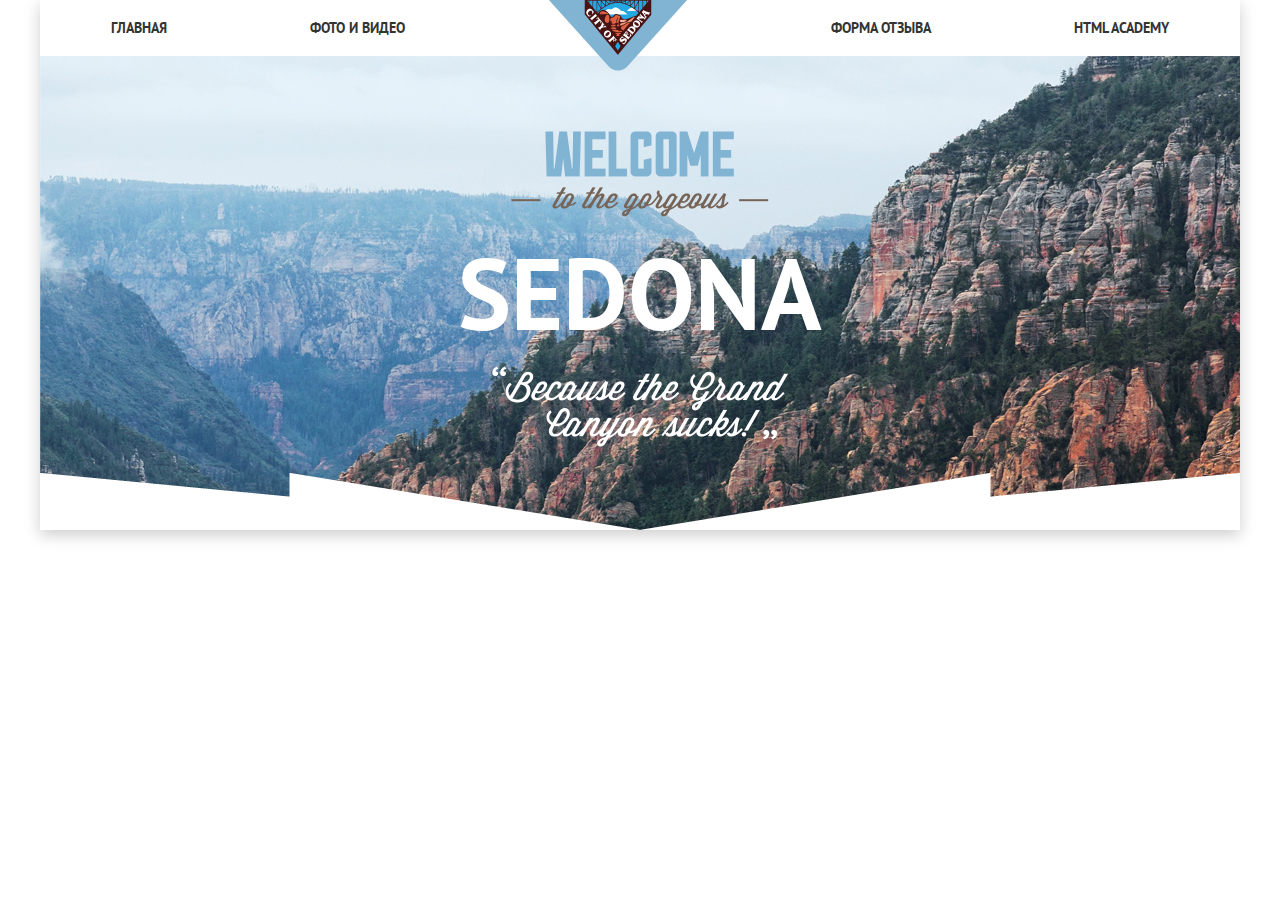
==== commit a09fba75: "Адаптив сэкшена header(index.html). 320px" ====
--- a/index.html
+++ b/index.html
@@ -11,6 +11,29 @@
 <body class="index">
 <div class="container">
     <div class="content__wrapper">
+        <nav class="menu menu__slick">
+            <div class="menu__close">
+                <div></div>
+                <div></div>
+            </div>
+            <ul class="menu__list-mobile">
+                <li class="menu__list-item"><a class="menu__list-link" href="#">Главная</a></li>
+                <li class="menu__list-item"><a class="menu__list-link" href="#">Фото и видео</a></li>
+                <li class="menu__list-item logo"><a class="logo" href="#">
+                    <picture>
+                        <source srcset="images/logo__tablet.png" media="(max-width: 830px)">
+                        <img src="images/logo.png" alt=""></picture>
+                </a>
+                </li>
+                <li class="menu__list-item"><a class="menu__list-link" href="#">Форма отзыва</a></li>
+                <li class="menu__list-item"><a class="menu__list-link" href="#">HTML academy</a></li>
+            </ul>
+            <div class="menu__mobile">
+                <div></div>
+                <div></div>
+                <div></div>
+            </div>
+        </nav>
         <header class="header" style="background-image: url('images/header__bg.jpg');">
             <div class="header__top">
                 <nav class="menu">
@@ -27,6 +50,7 @@
                         <li class="menu__list-item"><a class="menu__list-link" href="#">HTML academy</a></li>
                     </ul>
                 </nav>
+                <a class="logo__mobile" href="#"><img src="images/logo__mobile.png" alt=""></a>
             </div>
             <div class="header__bottom">
                 <img class="header__bottom-img" src="images/header__bg-top.png" alt="">
@@ -34,7 +58,7 @@
                 <img class="header__bottom-img" src="images/header__bg-bottom.png" alt="">
             </div>
         </header>
-        <section class="benefits">
+        <!--<section class="benefits">
             <div class="benefits__top benefits__wrapper">
                 <h4 class="benefits__phrase benefits__title title">Седона — небольшой городок в Аризоне,
                     заслуживающий большего!
@@ -165,7 +189,7 @@
                 </label>
                 <button class="search-form__btn" type="submit">Найти</button>
             </div>
-        </form>
+        </form>-->
     </div>
 </div>
 <script src="js/main.min.js"></script>
--- a/css/style.min.css
+++ b/css/style.min.css
@@ -1 +1 @@
-body,.irs--flat .irs-from,.irs--flat .irs-to,.irs--flat .irs-single{font-family:'PTSans Regular'}.review .review__input::-webkit-input-placeholder{font-family:'PTSans Bold'}.review .review__input::-moz-placeholder{font-family:'PTSans Bold'}.review .review__input:-ms-input-placeholder{font-family:'PTSans Bold'}.review .review__input::-ms-input-placeholder{font-family:'PTSans Bold'}.title,.btn,.menu__list-link,.search-form__label,.search-form__btn,.footer__link,.hotels-search__top-title,.hotels-search__bottom-filter__title,.hotels-search__item-content__link,.review__item:first-child .review__item-label,.review .review__input,.review .review__input::placeholder,.review__second-title,.review__sights-list__field-label{font-family:'PTSans Bold'}/*! normalize.css v8.0.1 | MIT License | github.com/necolas/normalize.css */html{line-height:1.15;-webkit-text-size-adjust:100%}body{margin:0}main{display:block}h1{font-size:2em;margin:0.67em 0}hr{-webkit-box-sizing:content-box;box-sizing:content-box;height:0;overflow:visible}pre{font-family:monospace, monospace;font-size:1em}a{background-color:transparent}abbr[title]{border-bottom:none;text-decoration:underline;-webkit-text-decoration:underline dotted;text-decoration:underline dotted}b,strong{font-weight:bolder}code,kbd,samp{font-family:monospace, monospace;font-size:1em}small{font-size:80%}sub,sup{font-size:75%;line-height:0;position:relative;vertical-align:baseline}sub{bottom:-0.25em}sup{top:-0.5em}img{border-style:none}button,input,optgroup,select,textarea{font-family:inherit;font-size:100%;line-height:1.15;margin:0}button,input{overflow:visible}button,select{text-transform:none}button,[type="button"],[type="reset"],[type="submit"]{-webkit-appearance:button}button::-moz-focus-inner,[type="button"]::-moz-focus-inner,[type="reset"]::-moz-focus-inner,[type="submit"]::-moz-focus-inner{border-style:none;padding:0}button:-moz-focusring,[type="button"]:-moz-focusring,[type="reset"]:-moz-focusring,[type="submit"]:-moz-focusring{outline:1px dotted ButtonText}fieldset{padding:0.35em 0.75em 0.625em}legend{-webkit-box-sizing:border-box;box-sizing:border-box;color:inherit;display:table;max-width:100%;padding:0;white-space:normal}progress{vertical-align:baseline}textarea{overflow:auto}[type="checkbox"],[type="radio"]{-webkit-box-sizing:border-box;box-sizing:border-box;padding:0}[type="number"]::-webkit-inner-spin-button,[type="number"]::-webkit-outer-spin-button{height:auto}[type="search"]{-webkit-appearance:textfield;outline-offset:-2px}[type="search"]::-webkit-search-decoration{-webkit-appearance:none}::-webkit-file-upload-button{-webkit-appearance:button;font:inherit}details{display:block}summary{display:list-item}template{display:none}[hidden]{display:none}.slick-slider{position:relative;display:block;-webkit-box-sizing:border-box;box-sizing:border-box;-webkit-user-select:none;-moz-user-select:none;-ms-user-select:none;user-select:none;-webkit-touch-callout:none;-khtml-user-select:none;-ms-touch-action:pan-y;touch-action:pan-y;-webkit-tap-highlight-color:transparent}.slick-list{position:relative;display:block;overflow:hidden;margin:0;padding:0}.slick-list:focus{outline:none}.slick-list.dragging{cursor:pointer;cursor:hand}.slick-slider .slick-track,.slick-slider .slick-list{-webkit-transform:translate3d(0, 0, 0);-ms-transform:translate3d(0, 0, 0);transform:translate3d(0, 0, 0)}.slick-track{position:relative;top:0;left:0;display:block;margin-left:auto;margin-right:auto}.slick-track:before,.slick-track:after{display:table;content:''}.slick-track:after{clear:both}.slick-loading .slick-track{visibility:hidden}.slick-slide{display:none;float:left;height:100%;min-height:1px}[dir='rtl'] .slick-slide{float:right}.slick-slide img{display:block}.slick-slide.slick-loading img{display:none}.slick-slide.dragging img{pointer-events:none}.slick-initialized .slick-slide{display:block}.slick-loading .slick-slide{visibility:hidden}.slick-vertical .slick-slide{display:block;height:auto;border:1px solid transparent}.slick-arrow.slick-hidden{display:none}.mfp-bg{top:0;left:0;width:100%;height:100%;z-index:1042;overflow:hidden;position:fixed;background:#0b0b0b;opacity:0.8}.mfp-wrap{top:0;left:0;width:100%;height:100%;z-index:1043;position:fixed;outline:none !important;-webkit-backface-visibility:hidden}.mfp-container{text-align:center;position:absolute;width:100%;height:100%;left:0;top:0;padding:0 8px;-webkit-box-sizing:border-box;box-sizing:border-box}.mfp-container:before{content:'';display:inline-block;height:100%;vertical-align:middle}.mfp-align-top .mfp-container:before{display:none}.mfp-content{position:relative;display:inline-block;vertical-align:middle;margin:0 auto;text-align:left;z-index:1045}.mfp-inline-holder .mfp-content,.mfp-ajax-holder .mfp-content{width:100%;cursor:auto}.mfp-ajax-cur{cursor:progress}.mfp-zoom-out-cur,.mfp-zoom-out-cur .mfp-image-holder .mfp-close{cursor:-webkit-zoom-out;cursor:zoom-out}.mfp-zoom{cursor:pointer;cursor:-webkit-zoom-in;cursor:zoom-in}.mfp-auto-cursor .mfp-content{cursor:auto}.mfp-close,.mfp-arrow,.mfp-preloader,.mfp-counter{-webkit-user-select:none;-moz-user-select:none;-ms-user-select:none;user-select:none}.mfp-loading.mfp-figure{display:none}.mfp-hide{display:none !important}.mfp-preloader{color:#CCC;position:absolute;top:50%;width:auto;text-align:center;margin-top:-0.8em;left:8px;right:8px;z-index:1044}.mfp-preloader a{color:#CCC}.mfp-preloader a:hover{color:#FFF}.mfp-s-ready .mfp-preloader{display:none}.mfp-s-error .mfp-content{display:none}button.mfp-close,button.mfp-arrow{overflow:visible;cursor:pointer;background:transparent;border:0;-webkit-appearance:none;display:block;outline:none;padding:0;z-index:1046;-webkit-box-shadow:none;box-shadow:none;-ms-touch-action:manipulation;touch-action:manipulation}button::-moz-focus-inner{padding:0;border:0}.mfp-close{width:44px;height:44px;line-height:44px;position:absolute;right:0;top:0;text-decoration:none;text-align:center;opacity:0.65;padding:0 0 18px 10px;color:#FFF;font-style:normal;font-size:28px;font-family:Arial, Baskerville, monospace}.mfp-close:hover,.mfp-close:focus{opacity:1}.mfp-close:active{top:1px}.mfp-close-btn-in .mfp-close{color:#333}.mfp-image-holder .mfp-close,.mfp-iframe-holder .mfp-close{color:#FFF;right:-6px;text-align:right;padding-right:6px;width:100%}.mfp-counter{position:absolute;top:0;right:0;color:#CCC;font-size:12px;line-height:18px;white-space:nowrap}.mfp-arrow{position:absolute;opacity:0.65;margin:0;top:50%;margin-top:-55px;padding:0;width:90px;height:110px;-webkit-tap-highlight-color:transparent}.mfp-arrow:active{margin-top:-54px}.mfp-arrow:hover,.mfp-arrow:focus{opacity:1}.mfp-arrow:before,.mfp-arrow:after{content:'';display:block;width:0;height:0;position:absolute;left:0;top:0;margin-top:35px;margin-left:35px;border:medium inset transparent}.mfp-arrow:after{border-top-width:13px;border-bottom-width:13px;top:8px}.mfp-arrow:before{border-top-width:21px;border-bottom-width:21px;opacity:0.7}.mfp-arrow-left{left:0}.mfp-arrow-left:after{border-right:17px solid #FFF;margin-left:31px}.mfp-arrow-left:before{margin-left:25px;border-right:27px solid #3F3F3F}.mfp-arrow-right{right:0}.mfp-arrow-right:after{border-left:17px solid #FFF;margin-left:39px}.mfp-arrow-right:before{border-left:27px solid #3F3F3F}.mfp-iframe-holder{padding-top:40px;padding-bottom:40px}.mfp-iframe-holder .mfp-content{line-height:0;width:100%;max-width:900px}.mfp-iframe-holder .mfp-close{top:-40px}.mfp-iframe-scaler{width:100%;height:0;overflow:hidden;padding-top:56.25%}.mfp-iframe-scaler iframe{position:absolute;display:block;top:0;left:0;width:100%;height:100%;-webkit-box-shadow:0 0 8px rgba(0,0,0,0.6);box-shadow:0 0 8px rgba(0,0,0,0.6);background:#000}img.mfp-img{width:auto;max-width:100%;height:auto;display:block;line-height:0;-webkit-box-sizing:border-box;box-sizing:border-box;padding:40px 0 40px;margin:0 auto}.mfp-figure{line-height:0}.mfp-figure:after{content:'';position:absolute;left:0;top:40px;bottom:40px;display:block;right:0;width:auto;height:auto;z-index:-1;-webkit-box-shadow:0 0 8px rgba(0,0,0,0.6);box-shadow:0 0 8px rgba(0,0,0,0.6);background:#444}.mfp-figure small{color:#BDBDBD;display:block;font-size:12px;line-height:14px}.mfp-figure figure{margin:0}.mfp-bottom-bar{margin-top:-36px;position:absolute;top:100%;left:0;width:100%;cursor:auto}.mfp-title{text-align:left;line-height:18px;color:#F3F3F3;word-wrap:break-word;padding-right:36px}.mfp-image-holder .mfp-content{max-width:100%}.mfp-gallery .mfp-image-holder .mfp-figure{cursor:pointer}@media screen and (max-width: 800px) and (orientation: landscape), screen and (max-height: 300px){.mfp-img-mobile .mfp-image-holder{padding-left:0;padding-right:0}.mfp-img-mobile img.mfp-img{padding:0}.mfp-img-mobile .mfp-figure:after{top:0;bottom:0}.mfp-img-mobile .mfp-figure small{display:inline;margin-left:5px}.mfp-img-mobile .mfp-bottom-bar{background:rgba(0,0,0,0.6);bottom:0;margin:0;top:auto;padding:3px 5px;position:fixed;-webkit-box-sizing:border-box;box-sizing:border-box}.mfp-img-mobile .mfp-bottom-bar:empty{padding:0}.mfp-img-mobile .mfp-counter{right:5px;top:3px}.mfp-img-mobile .mfp-close{top:0;right:0;width:35px;height:35px;line-height:35px;background:rgba(0,0,0,0.6);position:fixed;text-align:center;padding:0}}@media all and (max-width: 900px){.mfp-arrow{-webkit-transform:scale(0.75);-ms-transform:scale(0.75);transform:scale(0.75)}.mfp-arrow-left{-webkit-transform-origin:0;-ms-transform-origin:0;transform-origin:0}.mfp-arrow-right{-webkit-transform-origin:100%;-ms-transform-origin:100%;transform-origin:100%}.mfp-container{padding-left:6px;padding-right:6px}}/*!Ion.RangeSlider, 2.3.1, © Denis Ineshin, 2010 - 2019, IonDen.com, Build date: 2019-12-19 16:51:02*/.irs{position:relative;display:block;-webkit-touch-callout:none;-webkit-user-select:none;-moz-user-select:none;-ms-user-select:none;user-select:none;font-size:12px;font-family:Arial,sans-serif}.irs-line{position:relative;display:block;overflow:hidden;outline:none !important}.irs-bar{position:absolute;display:block;left:0;width:0}.irs-shadow{position:absolute;display:none;left:0;width:0}.irs-handle{position:absolute;display:block;-webkit-box-sizing:border-box;box-sizing:border-box;cursor:default;z-index:1}.irs-handle.type_last{z-index:2}.irs-min,.irs-max{position:absolute;display:block;cursor:default}.irs-min{left:0}.irs-max{right:0}.irs-from,.irs-to,.irs-single{position:absolute;display:block;top:0;left:0;cursor:default;white-space:nowrap}.irs-grid{position:absolute;display:none;bottom:0;left:0;width:100%;height:20px}.irs-with-grid .irs-grid{display:block}.irs-grid-pol{position:absolute;top:0;left:0;width:1px;height:8px;background:#000}.irs-grid-pol.small{height:4px}.irs-grid-text{position:absolute;bottom:0;left:0;white-space:nowrap;text-align:center;font-size:9px;line-height:9px;padding:0 3px;color:#000}.irs-disable-mask{position:absolute;display:block;top:0;left:-1%;width:102%;height:100%;cursor:default;background:rgba(0,0,0,0);z-index:2}.lt-ie9 .irs-disable-mask{background:#000;filter:alpha(opacity=0);cursor:not-allowed}.irs-disabled{opacity:.4}.irs-hidden-input{position:absolute !important;display:block !important;top:0 !important;left:0 !important;width:0 !important;height:0 !important;font-size:0 !important;line-height:0 !important;padding:0 !important;margin:0 !important;overflow:hidden;outline:none !important;z-index:-9999 !important;background:none !important;border-style:solid !important;border-color:transparent !important}.irs--flat{height:40px}.irs--flat.irs-with-grid{height:60px}.irs--flat .irs-line{top:25px;height:12px;background-color:#e1e4e9;border-radius:4px}.irs--flat .irs-bar{top:25px;height:12px;background-color:#ed5565}.irs--flat .irs-bar--single{border-radius:4px 0 0 4px}.irs--flat .irs-shadow{height:1px;bottom:16px;background-color:#e1e4e9}.irs--flat .irs-handle{top:22px;width:16px;height:18px;background-color:transparent}.irs--flat .irs-handle>i:first-child{position:absolute;display:block;top:0;left:50%;width:2px;height:100%;margin-left:-1px;background-color:#da4453}.irs--flat .irs-handle.state_hover>i:first-child,.irs--flat .irs-handle:hover>i:first-child{background-color:#a43540}.irs--flat .irs-min,.irs--flat .irs-max{top:0;padding:1px 3px;color:#999;font-size:10px;line-height:1.333;text-shadow:none;background-color:#e1e4e9;border-radius:4px}.irs--flat .irs-from,.irs--flat .irs-to,.irs--flat .irs-single{color:white;font-size:10px;line-height:1.333;text-shadow:none;padding:1px 5px;background-color:#ed5565;border-radius:4px}.irs--flat .irs-from:before,.irs--flat .irs-to:before,.irs--flat .irs-single:before{position:absolute;display:block;content:"";bottom:-6px;left:50%;width:0;height:0;margin-left:-3px;overflow:hidden;border:3px solid transparent;border-top-color:#ed5565}.irs--flat .irs-grid-pol{background-color:#e1e4e9}.irs--flat .irs-grid-text{color:#999}.irs--big{height:55px}.irs--big.irs-with-grid{height:70px}.irs--big .irs-line{top:33px;height:12px;background-color:white;background:-webkit-gradient(linear, left top, left bottom, color-stop(-50%, #ddd), color-stop(150%, white));background:-o-linear-gradient(top, #ddd -50%, white 150%);background:linear-gradient(to bottom, #ddd -50%, white 150%);border:1px solid #ccc;border-radius:12px}.irs--big .irs-bar{top:33px;height:12px;background-color:#92bce0;border:1px solid #428bca;background:-webkit-gradient(linear, left top, left bottom, from(#fff), color-stop(30%, #428bca), to(#b9d4ec));background:-o-linear-gradient(top, #fff 0%, #428bca 30%, #b9d4ec 100%);background:linear-gradient(to bottom, #fff 0%, #428bca 30%, #b9d4ec 100%);-webkit-box-shadow:inset 0 0 1px 1px rgba(255,255,255,0.5);box-shadow:inset 0 0 1px 1px rgba(255,255,255,0.5)}.irs--big .irs-bar--single{border-radius:12px 0 0 12px}.irs--big .irs-shadow{height:1px;bottom:16px;background-color:rgba(66,139,202,0.5)}.irs--big .irs-handle{top:25px;width:30px;height:30px;border:1px solid rgba(0,0,0,0.3);background-color:#cbcfd5;background:-webkit-gradient(linear, left top, left bottom, from(white), color-stop(30%, #B4B9BE), to(white));background:-o-linear-gradient(top, white 0%, #B4B9BE 30%, white 100%);background:linear-gradient(to bottom, white 0%, #B4B9BE 30%, white 100%);-webkit-box-shadow:1px 1px 2px rgba(0,0,0,0.2),inset 0 0 3px 1px white;box-shadow:1px 1px 2px rgba(0,0,0,0.2),inset 0 0 3px 1px white;border-radius:30px}.irs--big .irs-handle.state_hover,.irs--big .irs-handle:hover{border-color:rgba(0,0,0,0.45);background-color:#939ba7;background:-webkit-gradient(linear, left top, left bottom, from(white), color-stop(30%, #919BA5), to(white));background:-o-linear-gradient(top, white 0%, #919BA5 30%, white 100%);background:linear-gradient(to bottom, white 0%, #919BA5 30%, white 100%)}.irs--big .irs-min,.irs--big .irs-max{top:0;padding:1px 5px;color:white;text-shadow:none;background-color:#9f9f9f;border-radius:3px}.irs--big .irs-from,.irs--big .irs-to,.irs--big .irs-single{color:white;text-shadow:none;padding:1px 5px;background-color:#428bca;background:-webkit-gradient(linear, left top, left bottom, from(#428bca), to(#3071a9));background:-o-linear-gradient(top, #428bca 0%, #3071a9 100%);background:linear-gradient(to bottom, #428bca 0%, #3071a9 100%);border-radius:3px}.irs--big .irs-grid-pol{background-color:#428bca}.irs--big .irs-grid-text{color:#428bca}.irs--modern{height:55px}.irs--modern.irs-with-grid{height:55px}.irs--modern .irs-line{top:25px;height:5px;background-color:#d1d6e0;background:-webkit-gradient(linear, left top, left bottom, from(#e0e4ea), to(#d1d6e0));background:-o-linear-gradient(top, #e0e4ea 0%, #d1d6e0 100%);background:linear-gradient(to bottom, #e0e4ea 0%, #d1d6e0 100%);border:1px solid #a3adc1;border-bottom-width:0;border-radius:5px}.irs--modern .irs-bar{top:25px;height:5px;background:#20b426;background:-webkit-gradient(linear, left top, left bottom, from(#20b426), to(#18891d));background:-o-linear-gradient(top, #20b426 0%, #18891d 100%);background:linear-gradient(to bottom, #20b426 0%, #18891d 100%)}.irs--modern .irs-bar--single{border-radius:5px 0 0 5px}.irs--modern .irs-shadow{height:1px;bottom:21px;background-color:rgba(209,214,224,0.5)}.irs--modern .irs-handle{top:37px;width:12px;height:13px;border:1px solid #a3adc1;border-top-width:0;-webkit-box-shadow:1px 1px 1px rgba(0,0,0,0.1);box-shadow:1px 1px 1px rgba(0,0,0,0.1);border-radius:0 0 3px 3px}.irs--modern .irs-handle>i:nth-child(1){position:absolute;display:block;top:-4px;left:1px;width:6px;height:6px;border:1px solid #a3adc1;background:white;-webkit-transform:rotate(45deg);-ms-transform:rotate(45deg);transform:rotate(45deg)}.irs--modern .irs-handle>i:nth-child(2){position:absolute;display:block;-webkit-box-sizing:border-box;box-sizing:border-box;top:0;left:0;width:10px;height:12px;background:#e9e6e6;background:-webkit-gradient(linear, left top, left bottom, from(white), to(#e9e6e6));background:-o-linear-gradient(top, white 0%, #e9e6e6 100%);background:linear-gradient(to bottom, white 0%, #e9e6e6 100%);border-radius:0 0 3px 3px}.irs--modern .irs-handle>i:nth-child(3){position:absolute;display:block;-webkit-box-sizing:border-box;box-sizing:border-box;top:3px;left:3px;width:4px;height:5px;border-left:1px solid #a3adc1;border-right:1px solid #a3adc1}.irs--modern .irs-handle.state_hover,.irs--modern .irs-handle:hover{border-color:#7685a2;background:#c3c7cd;background:-webkit-gradient(linear, left top, left bottom, from(#fff), color-stop(30%, #919ba5), to(#fff));background:-o-linear-gradient(top, #fff 0%, #919ba5 30%, #fff 100%);background:linear-gradient(to bottom, #fff 0%, #919ba5 30%, #fff 100%)}.irs--modern .irs-handle.state_hover>i:nth-child(1),.irs--modern .irs-handle:hover>i:nth-child(1){border-color:#7685a2}.irs--modern .irs-handle.state_hover>i:nth-child(3),.irs--modern .irs-handle:hover>i:nth-child(3){border-color:#48536a}.irs--modern .irs-min,.irs--modern .irs-max{top:0;font-size:10px;line-height:1.333;text-shadow:none;padding:1px 5px;color:white;background-color:#d1d6e0;border-radius:5px}.irs--modern .irs-from,.irs--modern .irs-to,.irs--modern .irs-single{font-size:10px;line-height:1.333;text-shadow:none;padding:1px 5px;background-color:#20b426;color:white;border-radius:5px}.irs--modern .irs-from:before,.irs--modern .irs-to:before,.irs--modern .irs-single:before{position:absolute;display:block;content:"";bottom:-6px;left:50%;width:0;height:0;margin-left:-3px;overflow:hidden;border:3px solid transparent;border-top-color:#20b426}.irs--modern .irs-grid{height:25px}.irs--modern .irs-grid-pol{background-color:#dedede}.irs--modern .irs-grid-text{color:silver;font-size:13px}.irs--sharp{height:50px;font-size:12px;line-height:1}.irs--sharp.irs-with-grid{height:57px}.irs--sharp .irs-line{top:30px;height:2px;background-color:black;border-radius:2px}.irs--sharp .irs-bar{top:30px;height:2px;background-color:#ee22fa}.irs--sharp .irs-bar--single{border-radius:2px 0 0 2px}.irs--sharp .irs-shadow{height:1px;bottom:21px;background-color:rgba(0,0,0,0.5)}.irs--sharp .irs-handle{top:25px;width:10px;height:10px;background-color:#a804b2}.irs--sharp .irs-handle>i:first-child{position:absolute;display:block;top:100%;left:0;width:0;height:0;border:5px solid transparent;border-top-color:#a804b2}.irs--sharp .irs-handle.state_hover,.irs--sharp .irs-handle:hover{background-color:black}.irs--sharp .irs-handle.state_hover>i:first-child,.irs--sharp .irs-handle:hover>i:first-child{border-top-color:black}.irs--sharp .irs-min,.irs--sharp .irs-max{color:white;font-size:14px;line-height:1;top:0;padding:3px 4px;opacity:.4;background-color:#a804b2;border-radius:2px}.irs--sharp .irs-from,.irs--sharp .irs-to,.irs--sharp .irs-single{font-size:14px;line-height:1;text-shadow:none;padding:3px 4px;background-color:#a804b2;color:white;border-radius:2px}.irs--sharp .irs-from:before,.irs--sharp .irs-to:before,.irs--sharp .irs-single:before{position:absolute;display:block;content:"";bottom:-6px;left:50%;width:0;height:0;margin-left:-3px;overflow:hidden;border:3px solid transparent;border-top-color:#a804b2}.irs--sharp .irs-grid{height:25px}.irs--sharp .irs-grid-pol{background-color:#dedede}.irs--sharp .irs-grid-text{color:silver;font-size:13px}.irs--round{height:50px}.irs--round.irs-with-grid{height:65px}.irs--round .irs-line{top:36px;height:4px;background-color:#dee4ec;border-radius:4px}.irs--round .irs-bar{top:36px;height:4px;background-color:#006cfa}.irs--round .irs-bar--single{border-radius:4px 0 0 4px}.irs--round .irs-shadow{height:4px;bottom:21px;background-color:rgba(222,228,236,0.5)}.irs--round .irs-handle{top:26px;width:24px;height:24px;border:4px solid #006cfa;background-color:white;border-radius:24px;-webkit-box-shadow:0 1px 3px rgba(0,0,255,0.3);box-shadow:0 1px 3px rgba(0,0,255,0.3)}.irs--round .irs-handle.state_hover,.irs--round .irs-handle:hover{background-color:#f0f6ff}.irs--round .irs-min,.irs--round .irs-max{color:#333;font-size:14px;line-height:1;top:0;padding:3px 5px;background-color:rgba(0,0,0,0.1);border-radius:4px}.irs--round .irs-from,.irs--round .irs-to,.irs--round .irs-single{font-size:14px;line-height:1;text-shadow:none;padding:3px 5px;background-color:#006cfa;color:white;border-radius:4px}.irs--round .irs-from:before,.irs--round .irs-to:before,.irs--round .irs-single:before{position:absolute;display:block;content:"";bottom:-6px;left:50%;width:0;height:0;margin-left:-3px;overflow:hidden;border:3px solid transparent;border-top-color:#006cfa}.irs--round .irs-grid{height:25px}.irs--round .irs-grid-pol{background-color:#dedede}.irs--round .irs-grid-text{color:silver;font-size:13px}.irs--square{height:50px}.irs--square.irs-with-grid{height:60px}.irs--square .irs-line{top:31px;height:4px;background-color:#dedede}.irs--square .irs-bar{top:31px;height:4px;background-color:black}.irs--square .irs-shadow{height:2px;bottom:21px;background-color:#dedede}.irs--square .irs-handle{top:25px;width:16px;height:16px;border:3px solid black;background-color:white;-webkit-transform:rotate(45deg);-ms-transform:rotate(45deg);transform:rotate(45deg)}.irs--square .irs-handle.state_hover,.irs--square .irs-handle:hover{background-color:#f0f6ff}.irs--square .irs-min,.irs--square .irs-max{color:#333;font-size:14px;line-height:1;top:0;padding:3px 5px;background-color:rgba(0,0,0,0.1)}.irs--square .irs-from,.irs--square .irs-to,.irs--square .irs-single{font-size:14px;line-height:1;text-shadow:none;padding:3px 5px;background-color:black;color:white}.irs--square .irs-grid{height:25px}.irs--square .irs-grid-pol{background-color:#dedede}.irs--square .irs-grid-text{color:silver;font-size:11px}.jq-checkbox,.jq-radio{position:relative;display:inline-block;overflow:hidden;-webkit-user-select:none;-moz-user-select:none;-ms-user-select:none;user-select:none}.jq-checkbox input,.jq-radio input{position:absolute;z-index:-1;margin:0;padding:0;opacity:0}.jq-file{position:relative;display:inline-block;overflow:hidden}.jq-file input{position:absolute;top:0;right:0;height:auto;margin:0;padding:0;opacity:0;font-size:100px;line-height:1em}.jq-file__name{overflow:hidden;white-space:nowrap;-o-text-overflow:ellipsis;text-overflow:ellipsis}.jq-selectbox,.jq-select-multiple{position:relative;display:inline-block}.jq-selectbox select,.jq-select-multiple select{position:absolute;top:0;left:0;width:100%;height:100%;margin:0;padding:0;opacity:0}.jq-selectbox li,.jq-select-multiple li{-webkit-user-select:none;-moz-user-select:none;-ms-user-select:none;user-select:none;white-space:nowrap}.jq-selectbox{z-index:10}.jq-selectbox__select{position:relative}.jq-selectbox__select-text{overflow:hidden;-webkit-user-select:none;-moz-user-select:none;-ms-user-select:none;user-select:none;white-space:nowrap;-o-text-overflow:ellipsis;text-overflow:ellipsis}.jq-selectbox__dropdown{position:absolute}.jq-selectbox__search input{-webkit-appearance:textfield}.jq-selectbox__search input::-webkit-search-cancel-button,.jq-selectbox__search input::-webkit-search-decoration{-webkit-appearance:none}.jq-selectbox__dropdown ul{position:relative;overflow:auto;overflow-x:hidden;list-style:none;-webkit-overflow-scrolling:touch}.jq-select-multiple ul{position:relative;overflow-x:hidden;-webkit-overflow-scrolling:touch}.jq-number{display:inline-block}.jq-number__field input{-moz-appearance:textfield;text-align:left}.jq-number__field input::-webkit-inner-spin-button,.jq-number__field input::-webkit-outer-spin-button{margin:0;-webkit-appearance:none}.jq-checkbox,.jq-radio{vertical-align:-4px;width:16px;height:16px;margin:0 4px 0 0;border:1px solid #C3C3C3;background:-webkit-gradient(linear, left top, left bottom, from(#fff), to(#E6E6E6));background:-o-linear-gradient(#fff, #E6E6E6);background:linear-gradient(#fff, #E6E6E6);-webkit-box-shadow:0 1px 1px rgba(0,0,0,0.05),inset -1px -1px #fff,inset 1px -1px #fff;box-shadow:0 1px 1px rgba(0,0,0,0.05),inset -1px -1px #fff,inset 1px -1px #fff;cursor:pointer}.jq-checkbox.focused,.jq-radio.focused{border:1px solid #08C}.jq-checkbox.disabled,.jq-radio.disabled{opacity:.55}.jq-checkbox{border-radius:3px}.jq-checkbox.checked .jq-checkbox__div{width:8px;height:4px;margin:3px 0 0 3px;border-bottom:2px solid #666;border-left:2px solid #666;-webkit-transform:rotate(-50deg);-ms-transform:rotate(-50deg);transform:rotate(-50deg)}.jq-radio{border-radius:50%}.jq-radio.checked .jq-radio__div{width:10px;height:10px;margin:3px 0 0 3px;border-radius:50%;background:#777;-webkit-box-shadow:inset 1px 1px 1px rgba(0,0,0,0.7);box-shadow:inset 1px 1px 1px rgba(0,0,0,0.7)}.jq-file{width:270px;border-radius:4px;-webkit-box-shadow:0 1px 2px rgba(0,0,0,0.1);box-shadow:0 1px 2px rgba(0,0,0,0.1)}.jq-file input{cursor:pointer}.jq-file__name{-webkit-box-sizing:border-box;box-sizing:border-box;width:100%;height:34px;padding:0 80px 0 10px;border:1px solid #CCC;border-bottom-color:#B3B3B3;border-radius:4px;background:#FFF;-webkit-box-shadow:inset 1px 1px #F1F1F1;box-shadow:inset 1px 1px #F1F1F1;font:14px/32px Arial, sans-serif;color:#333}.jq-file__browse{position:absolute;top:1px;right:1px;padding:0 10px;border-left:1px solid #CCC;border-radius:0 4px 4px 0;background:-webkit-gradient(linear, left top, left bottom, from(#fff), to(#E6E6E6));background:-o-linear-gradient(#fff, #E6E6E6);background:linear-gradient(#fff, #E6E6E6);-webkit-box-shadow:inset 1px -1px #F1F1F1,inset -1px 0 #F1F1F1,0 1px 2px rgba(0,0,0,0.1);box-shadow:inset 1px -1px #F1F1F1,inset -1px 0 #F1F1F1,0 1px 2px rgba(0,0,0,0.1);font:14px/32px Arial, sans-serif;color:#333;text-shadow:1px 1px #FFF}.jq-file:hover .jq-file__browse{background:-webkit-gradient(linear, left top, left bottom, from(#F6F6F6), to(#E6E6E6));background:-o-linear-gradient(#F6F6F6, #E6E6E6);background:linear-gradient(#F6F6F6, #E6E6E6)}.jq-file:active .jq-file__browse{background:#F5F5F5;-webkit-box-shadow:inset 1px 1px 3px #DDD;box-shadow:inset 1px 1px 3px #DDD}.jq-file.focused .jq-file__name{border:1px solid #5794BF}.jq-file.disabled,.jq-file.disabled .jq-file__name,.jq-file.disabled .jq-file__browse{border-color:#CCC;background:#F5F5F5;-webkit-box-shadow:none;box-shadow:none;color:#888}.jq-number{position:relative;vertical-align:middle;padding:0 36px 0 0}.jq-number__field{width:100px;border:1px solid #CCC;border-bottom-color:#B3B3B3;border-radius:4px;-webkit-box-shadow:inset 1px 1px #F1F1F1,0 1px 2px rgba(0,0,0,0.1);box-shadow:inset 1px 1px #F1F1F1,0 1px 2px rgba(0,0,0,0.1)}.jq-number__field:hover{border-color:#B3B3B3}.jq-number__field input{-webkit-box-sizing:border-box;box-sizing:border-box;width:100%;padding:8px 9px;border:none;outline:none;background:none;font:14px Arial, sans-serif;color:#333}.jq-number__spin{position:absolute;top:0;right:0;width:32px;height:14px;border:1px solid #CCC;border-bottom-color:#B3B3B3;border-radius:4px;background:-webkit-gradient(linear, left top, left bottom, from(#fff), to(#E6E6E6));background:-o-linear-gradient(#fff, #E6E6E6);background:linear-gradient(#fff, #E6E6E6);-webkit-box-shadow:0 1px 2px rgba(0,0,0,0.1);box-shadow:0 1px 2px rgba(0,0,0,0.1);-webkit-box-shadow:inset 1px -1px #F1F1F1,inset -1px 0 #F1F1F1,0 1px 2px rgba(0,0,0,0.1);box-shadow:inset 1px -1px #F1F1F1,inset -1px 0 #F1F1F1,0 1px 2px rgba(0,0,0,0.1);-webkit-user-select:none;-moz-user-select:none;-ms-user-select:none;user-select:none;text-shadow:1px 1px #FFF;cursor:pointer}.jq-number__spin.minus{top:auto;bottom:0}.jq-number__spin:hover{background:-webkit-gradient(linear, left top, left bottom, from(#F6F6F6), to(#E6E6E6));background:-o-linear-gradient(#F6F6F6, #E6E6E6);background:linear-gradient(#F6F6F6, #E6E6E6)}.jq-number__spin:active{background:#F5F5F5;-webkit-box-shadow:inset 1px 1px 3px #DDD;box-shadow:inset 1px 1px 3px #DDD}.jq-number__spin:after{content:'';position:absolute;top:4px;left:11px;width:0;height:0;border-right:5px solid transparent;border-bottom:5px solid #999;border-left:5px solid transparent}.jq-number__spin.minus:after{top:5px;border-top:5px solid #999;border-right:5px solid transparent;border-bottom:none;border-left:5px solid transparent}.jq-number__spin.minus:hover:after{border-top-color:#000}.jq-number__spin.plus:hover:after{border-bottom-color:#000}.jq-number.focused .jq-number__field{border:1px solid #5794BF}.jq-number.disabled .jq-number__field,.jq-number.disabled .jq-number__spin{border-color:#CCC;background:#F5F5F5;-webkit-box-shadow:none;box-shadow:none;color:#888}.jq-number.disabled .jq-number__spin:after{border-bottom-color:#AAA}.jq-number.disabled .jq-number__spin.minus:after{border-top-color:#AAA}.jq-selectbox{vertical-align:middle;cursor:pointer}.jq-selectbox__select{height:32px;padding:0 45px 0 10px;border:1px solid #CCC;border-bottom-color:#B3B3B3;border-radius:4px;background:-webkit-gradient(linear, left top, left bottom, from(#fff), to(#E6E6E6));background:-o-linear-gradient(#fff, #E6E6E6);background:linear-gradient(#fff, #E6E6E6);-webkit-box-shadow:inset 1px -1px #F1F1F1,inset -1px 0 #F1F1F1,0 1px 2px rgba(0,0,0,0.1);box-shadow:inset 1px -1px #F1F1F1,inset -1px 0 #F1F1F1,0 1px 2px rgba(0,0,0,0.1);font:14px/32px Arial, sans-serif;color:#333;text-shadow:1px 1px #FFF}.jq-selectbox__select:hover{background:-webkit-gradient(linear, left top, left bottom, from(#F6F6F6), to(#E6E6E6));background:-o-linear-gradient(#F6F6F6, #E6E6E6);background:linear-gradient(#F6F6F6, #E6E6E6)}.jq-selectbox__select:active{background:#F5F5F5;-webkit-box-shadow:inset 1px 1px 3px #DDD;box-shadow:inset 1px 1px 3px #DDD}.jq-selectbox.focused .jq-selectbox__select{border:1px solid #5794BF}.jq-selectbox.disabled .jq-selectbox__select{border-color:#CCC;background:#F5F5F5;-webkit-box-shadow:none;box-shadow:none;color:#888}.jq-selectbox__select-text{display:block;width:100%}.jq-selectbox .placeholder{color:#888}.jq-selectbox__trigger{position:absolute;top:0;right:0;width:34px;height:100%;border-left:1px solid #CCC}.jq-selectbox__trigger-arrow{position:absolute;top:14px;right:12px;width:0;height:0;border-top:5px solid #999;border-right:5px solid transparent;border-left:5px solid transparent}.jq-selectbox:hover .jq-selectbox__trigger-arrow{border-top-color:#000}.jq-selectbox.disabled .jq-selectbox__trigger-arrow{border-top-color:#AAA}.jq-selectbox__dropdown{-webkit-box-sizing:border-box;box-sizing:border-box;width:100%;margin:2px 0 0;padding:0;border:1px solid #CCC;border-radius:4px;background:#FFF;-webkit-box-shadow:0 2px 10px rgba(0,0,0,0.2);box-shadow:0 2px 10px rgba(0,0,0,0.2);font:14px/18px Arial, sans-serif}.jq-selectbox__search{margin:5px}.jq-selectbox__search input{-webkit-box-sizing:border-box;box-sizing:border-box;width:100%;margin:0;padding:5px 27px 6px 8px;border:1px solid #CCC;border-radius:3px;outline:none;background:url("[data-uri]") no-repeat 100% 50%;-webkit-box-shadow:inset 1px 1px #F1F1F1;box-shadow:inset 1px 1px #F1F1F1;color:#333}.jq-selectbox__not-found{margin:5px;padding:5px 8px 6px;background:#F0F0F0;font-size:13px}.jq-selectbox ul{margin:0;padding:0}.jq-selectbox li{min-height:18px;padding:5px 10px 6px;color:#231F20}.jq-selectbox li.selected{background-color:#A3ABB1;color:#FFF}.jq-selectbox li:hover{background-color:#08C;color:#FFF}.jq-selectbox li.disabled{color:#AAA}.jq-selectbox li.disabled:hover{background:none}.jq-selectbox li.optgroup{font-weight:bold}.jq-selectbox li.optgroup:hover{background:none;color:#231F20;cursor:default}.jq-selectbox li.option{padding-left:25px}.jq-select-multiple{-webkit-box-sizing:border-box;box-sizing:border-box;padding:1px;border:1px solid #CCC;border-bottom-color:#B3B3B3;border-radius:4px;background:#FFF;-webkit-box-shadow:inset 1px 1px #F1F1F1,0 1px 2px rgba(0,0,0,0.1);box-shadow:inset 1px 1px #F1F1F1,0 1px 2px rgba(0,0,0,0.1);font:14px/18px Arial, sans-serif;color:#333;cursor:default}.jq-select-multiple.focused{border:1px solid #5794BF}.jq-select-multiple.disabled{border-color:#CCC;background:#F5F5F5;-webkit-box-shadow:none;box-shadow:none;color:#888}.jq-select-multiple ul{margin:0;padding:0}.jq-select-multiple li{padding:3px 9px 4px;list-style:none}.jq-select-multiple li:first-child{border-radius:3px 3px 0 0}.jq-select-multiple li:last-child{border-radius:0 0 3px 3px}.jq-select-multiple li.selected{background:#08C;color:#FFF}.jq-select-multiple li.disabled{color:#AAA}.jq-select-multiple li.optgroup{font-weight:bold}.jq-select-multiple li.option{padding-left:25px}.jq-select-multiple.disabled li.selected,.jq-select-multiple li.selected.disabled{background:#CCC;color:#FFF}input[type='email'].styler,input[type='password'].styler,input[type='search'].styler,input[type='tel'].styler,input[type='text'].styler,input[type='url'].styler,textarea.styler{padding:8px 9px;border:1px solid #CCC;border-bottom-color:#B3B3B3;border-radius:4px;-webkit-box-shadow:inset 1px 1px #F1F1F1,0 1px 2px rgba(0,0,0,0.1);box-shadow:inset 1px 1px #F1F1F1,0 1px 2px rgba(0,0,0,0.1);font:14px Arial, sans-serif;color:#333}input[type='search'].styler{-webkit-appearance:none;-moz-appearance:none;appearance:none}textarea.styler{overflow:auto}input[type='email'].styler:hover,input[type='password'].styler:hover,input[type='search'].styler:hover,input[type='tel'].styler:hover,input[type='text'].styler:hover,input[type='url'].styler:hover,textarea.styler:hover{border-color:#B3B3B3}input[type='email'].styler:hover:focus,input[type='password'].styler:hover:focus,input[type='search'].styler:hover:focus,input[type='tel'].styler:hover:focus,input[type='text'].styler:hover:focus,input[type='url'].styler:hover:focus,textarea.styler:hover:focus{border-color:#CCC;border-top-color:#B3B3B3;outline:none;-webkit-box-shadow:inset 0 1px 2px rgba(0,0,0,0.1);box-shadow:inset 0 1px 2px rgba(0,0,0,0.1)}button.styler,input[type='button'].styler,input[type='submit'].styler,input[type='reset'].styler{overflow:visible;padding:8px 11px;border:1px solid #CCC;border-bottom-color:#B3B3B3;border-radius:4px;outline:none;background:-webkit-gradient(linear, left top, left bottom, from(#fff), to(#E6E6E6));background:-o-linear-gradient(#fff, #E6E6E6);background:linear-gradient(#fff, #E6E6E6);-webkit-box-shadow:inset 1px -1px #F1F1F1,inset -1px 0 #F1F1F1,0 1px 2px rgba(0,0,0,0.1);box-shadow:inset 1px -1px #F1F1F1,inset -1px 0 #F1F1F1,0 1px 2px rgba(0,0,0,0.1);font:14px Arial, sans-serif;color:#333;text-shadow:1px 1px #FFF;cursor:pointer}button.styler.styler::-moz-focus-inner,input[type='button'].styler.styler::-moz-focus-inner,input[type='submit'].styler.styler::-moz-focus-inner,input[type='reset'].styler.styler::-moz-focus-inner{padding:0;border:0}button.styler:not([disabled]):hover,input[type='button'].styler:not([disabled]):hover,input[type='submit'].styler:not([disabled]):hover,input[type='reset'].styler:not([disabled]):hover,input[type='reset'].styler:hover{background:-webkit-gradient(linear, left top, left bottom, from(#F6F6F6), to(#E6E6E6));background:-o-linear-gradient(#F6F6F6, #E6E6E6);background:linear-gradient(#F6F6F6, #E6E6E6)}button.styler:active,input[type='button'].styler:active,input[type='submit'].styler:active,input[type='reset'].styler:active{background:#F5F5F5;-webkit-box-shadow:inset 1px 1px 3px #DDD;box-shadow:inset 1px 1px 3px #DDD}button.styler[disabled],input[type='button'].styler[disabled],input[type='submit'].styler[disabled]{border-color:#CCC;background:#F5F5F5;-webkit-box-shadow:none;box-shadow:none;color:#888}@font-face{font-family:'PTSans Regular';src:url("../fonts/ptsans.woff2") format("woff2"),url("../fonts/ptsans.woff") format("woff");font-weight:400;font-style:normal;font-display:swap}@font-face{font-family:'PTSans Bold';src:url("../fonts/ptsansbold.woff2") format("woff2"),url("../fonts/ptsansbold.woff") format("woff");font-weight:700;font-style:normal;font-display:swap}html{-webkit-box-sizing:border-box;box-sizing:border-box}*,*::before,*::after{-webkit-box-sizing:inherit;box-sizing:inherit}h1,h2,h3,h4,h5,h6{font-size:inherit;margin:0}ul,li{list-style:none;margin:0;padding:0}a{text-decoration:none;display:inline-block;color:inherit}body{text-transform:uppercase;font-size:14px;line-height:16px;color:#333333}.container{max-width:1230px;padding:0 15px;margin:0 auto}.container-content{margin:0 auto;max-width:1056px}.content__wrapper{-webkit-box-shadow:0 5px 15px rgba(0,1,1,0.2);box-shadow:0 5px 15px rgba(0,1,1,0.2)}.container__small{max-width:960px;margin:0 auto}.title{color:#000}.benefits__title{font-size:21px;line-height:24px}input[type="number"]{-moz-appearance:textfield}input[type="number"]::-webkit-outer-spin-button,input[type="number"]::-webkit-inner-spin-button{-webkit-appearance:none;margin:0}input[type=number]::-webkit-inner-spin-button,input[type=number]::-webkit-outer-spin-button{-webkit-appearance:none;margin:0}.mfp-bg{background:transparent}.mfp-close-btn-in .mfp-close{display:none}.mfp-content{top:96px;left:-8px}.btn{font-size:21px;line-height:24px;color:#fff;background-color:#81b3d2}.header{background-size:cover;background-repeat:no-repeat;background-position:top center;position:relative}.header::before{position:absolute;content:"";background-image:url("../images/header__bg-before.png");max-width:1200px;height:57px;bottom:0;width:100%;background-position:center}.header__top{background-color:#fff}.header__bottom{text-align:center;padding:75px 0 80px}.header__bottom-title{font-size:100px;line-height:106px;color:#fff;margin:20px 0}.header__min::before{display:none}.header.header__change{background-position:center center}.menu__list{display:-webkit-box;display:-ms-flexbox;display:flex;-ms-flex-pack:distribute;justify-content:space-around;-webkit-box-align:center;-ms-flex-align:center;align-items:center;height:56px}.menu__list-item.logo{-webkit-transform:translateY(9px);-ms-transform:translateY(9px);transform:translateY(9px)}.menu__list-link{font-size:14px;line-height:26px}.menu__list-item{-webkit-transition:all .3s;-o-transition:all .3s;transition:all .3s}.menu__list-item:hover{color:#81b3d2}.menu__list-item.menu__list-item--click{color:rgba(0,0,0,0.3)}.menu__list-item.menu__list-item--active{color:#766357}.benefits__wrapper{max-height:256px;height:100%}.benefits__top{padding:50px 0;text-align:center;max-width:510px;margin:0 auto}.benefits__phrase{margin-bottom:30px}.benefits__position{display:-webkit-box;display:-ms-flexbox;display:flex;text-align:center;-webkit-box-align:center;-ms-flex-align:center;align-items:center}.benefits__position-textarea{background-color:#81b3d2;color:#fff;padding:45px 50px 60px;max-width:400px;max-height:256px}.benefits__position-title.benefits__title{color:#fff;margin-bottom:26px}.benefits__position-img__wrapper{overflow:hidden;max-height:256px}.benefits__position-img{max-width:800px;width:100%;margin-top:-75px}.benefits__position-text{margin-bottom:26px}.benefits__items{display:-webkit-box;display:-ms-flexbox;display:flex;-webkit-box-pack:justify;-ms-flex-pack:justify;justify-content:space-between;text-align:center}.benefits__item{padding:60px 73px 75px}.benefits__item-title{margin:25px 0}.benefits__items-positions{background-color:#eeeeee}.benefits__items-positions .benefits__item{padding:45px 73px 60px}.benefits__items-positions .benefits__item-title{margin:0 0 25px}.benefits__items-positions .benefits__item-num{margin-bottom:25px}.search{position:relative}.search-top{padding-top:50px;text-align:center}.search-top__textarea{max-width:450px;margin:0 auto}.search-top__title{font-size:30px;line-height:35px;margin-bottom:25px}.search-top__text{margin-bottom:45px}.search-top__link{padding:29px 139px 31px;background-color:#766357;color:#fff;font-size:21px;line-height:24px;-webkit-transition:all .3s;-o-transition:all .3s;transition:all .3s}.search-top__link:hover{background-color:#604e43;-webkit-box-shadow:0 10px 20px rgba(0,1,1,0.25);box-shadow:0 10px 20px rgba(0,1,1,0.25)}.search-top__link.search-top__link--active{background-color:#503e33;color:rgba(255,255,255,0.3)}.search-bottom iframe{max-width:100%;width:100%;height:593px}.search-form{max-width:568px;margin:0 auto;background-color:#fff;padding:55px;-webkit-box-shadow:0 7px 15px rgba(0,1,1,0.15);box-shadow:0 7px 15px rgba(0,1,1,0.15)}.search-form__inner{display:-webkit-box;display:-ms-flexbox;display:flex;-ms-flex-wrap:wrap;flex-wrap:wrap;-webkit-box-pack:center;-ms-flex-pack:center;justify-content:center}.search-form__label{display:-webkit-box;display:-ms-flexbox;display:flex;-webkit-box-align:center;-ms-flex-align:center;align-items:center}.search-form__label:first-child .search-form__input{margin-left:23px}.search-form__label+.search-form__label{margin-top:30px}.search-form__input{width:346px;margin-left:20px;background-color:#f2f2f2;padding:11px 12px 12px;-webkit-transition:all .3s;-o-transition:all .3s;transition:all .3s;border:2px solid #f2f2f2}.search-form__input::-webkit-input-placeholder{text-transform:uppercase;font-size:14px;line-height:16px}.search-form__input::-moz-placeholder{text-transform:uppercase;font-size:14px;line-height:16px}.search-form__input:-ms-input-placeholder{text-transform:uppercase;font-size:14px;line-height:16px}.search-form__input::-ms-input-placeholder{text-transform:uppercase;font-size:14px;line-height:16px}.search-form__input::placeholder{text-transform:uppercase;font-size:14px;line-height:16px}.search-form__input:hover{background-color:#ebebeb;border:2px solid #ebebeb}.search-form__input:focus{background-color:#fff;border:2px solid #e5e5e5}.search-form__btn{padding:16px 210px 17px;border:none;margin-top:54px;background-color:#81b3d2;text-transform:uppercase;color:#fff;font-size:21px;line-height:26px;-webkit-transition:all .3s;-o-transition:all .3s;transition:all .3s;cursor:pointer}.search-form__btn:hover{background-color:#669ec0}.search-form__btn.search-form__btn--active{background-color:#5496bd;color:rgba(255,255,255,0.3)}.search-form__input-numerous{width:114px;padding:11px 51px 12px}.search-form__label:last-child .search-form__input-numerous{margin-right:100px}.search-form__label:nth-child(3){margin-right:50px}.search-form__label:nth-child(3) .search-form__input-numerous{margin-left:40px}.search-form__label:nth-child(4) .search-form__input-numerous{margin-left:30px}.search-form__label,.search-form__label{position:relative}.search-form__input-btn{position:absolute;background-color:transparent;border:none;right:9px;width:21px;height:22px;cursor:pointer}.search-form__input-btn::before{position:absolute;content:"";background-image:url("../images/popup-calendar.png");width:21px;height:22px;left:0;top:0}.search-form__input-btn:hover::before{background-image:url("../images/popup-calendar__hover.png")}.search-form__input-btn.search-form__input-btn--active::before{background-image:url("../images/popup-calendar__active.png")}.search-form__button{position:absolute;top:50%;-webkit-transform:translateY(-50%);-ms-transform:translateY(-50%);transform:translateY(-50%);cursor:pointer}.search-form__button:hover::before{bottom:3px;position:absolute;content:""}.search-form__button.search-form__button--active::before{position:absolute;content:"";bottom:3px}.search-form__up{right:14px}.search-form__up:hover::before{background-image:url("../images/plus-hover.png");width:11px;height:11px}.search-form__up.search-form__button--active::before{background-image:url("../images/plus-active.png");width:11px;height:11px}.search-form__down{right:89px;-webkit-transform:translateY(calc(-50% - 3px));-ms-transform:translateY(calc(-50% - 3px));transform:translateY(calc(-50% - 3px))}.search-form__down:hover::before{background-image:url("../images/minus-hover.png");width:12px;height:3px;left:0}.search-form__down.search-form__button--active::before{background-image:url("../images/minus-active.png");width:12px;height:3px}.footer{position:absolute;bottom:0;z-index:5;background-color:rgba(255,255,255,0.9);max-width:100%;width:100%;padding:36px 0}.footer__inner{display:-webkit-box;display:-ms-flexbox;display:flex;-ms-flex-pack:distribute;justify-content:space-around;-webkit-box-align:center;-ms-flex-align:center;align-items:center}.footer__link{font-size:21px;line-height:25px;color:#000}.footer__social{display:-webkit-box;display:-ms-flexbox;display:flex}.footer__social-item{background-color:#81b3d2;width:46px;height:48px;-webkit-transition:all .3s;-o-transition:all .3s;transition:all .3s}.footer__social-item:hover{background-color:#669ec0}.footer__social-item+.footer__social-item{margin-left:6px}.footer__social-item.footer__social-item--active{background-color:#5496bd}.footer__social-item.footer__social-item--active .footer__social-link{opacity:30%}.footer__social-link{width:100%;height:100%;display:-webkit-box;display:-ms-flexbox;display:flex;-webkit-box-align:center;-ms-flex-align:center;align-items:center;-webkit-box-pack:center;-ms-flex-pack:center;justify-content:center}.footer__by{display:-webkit-box;display:-ms-flexbox;display:flex;-webkit-box-align:center;-ms-flex-align:center;align-items:center}.footer__by-text{margin-right:8px;color:#000}.footer__by-link{width:115px;height:41px;position:relative}.footer__by-link::before{position:absolute;content:"";background-image:url("../images/footer__by.png");width:115px;height:41px;background-repeat:no-repeat;left:0;top:50%;-webkit-transform:translateY(-50%);-ms-transform:translateY(-50%);transform:translateY(-50%)}.footer__by-link:hover::before{background-image:url("../images/footer__by-hover.png")}.footer__by.footer__by--active .footer__by-link::before{background-image:url("../images/footer__by-active.png")}.footer__min{position:static}.hotels-search__top{background-image:url("../images/filter__hotels-bg.jpg");background-size:auto;background-repeat:no-repeat;background-position:top -60px center;padding:29px 0 31px;color:#fff}.hotels-search__top-inner{display:-webkit-box;display:-ms-flexbox;display:flex;-webkit-box-pack:justify;-ms-flex-pack:justify;justify-content:space-between}.hotels-search__top-left{display:-webkit-box;display:-ms-flexbox;display:flex;max-width:395px;width:100%;-webkit-box-pack:justify;-ms-flex-pack:justify;justify-content:space-between}.hotels-search__top-left .hotels-search__top-title{margin-bottom:25px}.hotels-search__top-title{font-size:16px;line-height:20px}.hotels-search__top-item__list-field+.hotels-search__top-item__list-field{margin-top:22px}.hotels-search__top-item__label{display:-webkit-box;display:-ms-flexbox;display:flex;-webkit-box-align:center;-ms-flex-align:center;align-items:center}.hotels-search__top-right .hotels-search__top-title{margin-bottom:40px;position:relative}.hotels-search__top-right .hotels-search__top-title::before,.hotels-search__top-right .hotels-search__top-title::after{position:absolute;content:"";width:317px;height:2px;background-color:#fff;left:0;border-radius:3px}.hotels-search__top-right .hotels-search__top-title::before{top:31px}.hotels-search__top-right .hotels-search__top-title::after{top:65px}.hotels-search__top-btn{position:relative;padding:8px 34px 9px;background-color:transparent;border:2px solid #fff;border-radius:3px;text-transform:uppercase;color:#fff;left:50%;-webkit-transform:translateX(-50%);-ms-transform:translateX(-50%);transform:translateX(-50%);top:19px;cursor:pointer;-webkit-transition:all .3s;-o-transition:all .3s;transition:all .3s}.hotels-search__top-btn::before{position:absolute;content:"";width:2px;height:22px;background-color:#fff;left:50%;top:-83px;-webkit-transform:translateX(-50%);-ms-transform:translateX(-50%);transform:translateX(-50%)}.hotels-search__top-btn:hover{color:#000;background-color:#fff}.hotels-search__bottom-filter{padding:26px 0 27px}.hotels-search__bottom-filter__inner{display:-webkit-box;display:-ms-flexbox;display:flex;-webkit-box-pack:justify;-ms-flex-pack:justify;justify-content:space-between}.hotels-search__bottom-filter__left{display:-webkit-box;display:-ms-flexbox;display:flex;max-width:528px;width:100%;-webkit-box-pack:justify;-ms-flex-pack:justify;justify-content:space-between;-webkit-box-align:center;-ms-flex-align:center;align-items:center}.hotels-search__bottom-filter__sort{display:-webkit-box;display:-ms-flexbox;display:flex;-webkit-box-align:center;-ms-flex-align:center;align-items:center;font-size:12px;line-height:16px}.hotels-search__bottom-filter__sort-list__item{display:inline-block}.hotels-search__bottom-filter__sort-list__item+.hotels-search__bottom-filter__sort-list__item{margin-left:31px}.hotels-search__bottom-filter__sort-title{margin-right:40px}.hotels-search__bottom-filter__title{font-size:21px;line-height:25px}.hotels-search__bottom-filter__sort-list__item .hotels-search__bottom-filter__sort-list__link{border-bottom:1px  solid #81b3d2;border-bottom-style:dotted;color:rgba(0,0,0,0.3);-webkit-transition:all .3s;-o-transition:all .3s;transition:all .3s}.hotels-search__bottom-filter__sort-list__item .hotels-search__bottom-filter__sort-list__link:hover{color:#81b3d2}.hotels-search__bottom-filter__sort-list__item.hotels-search__bottom-filter__sort-list__item--click .hotels-search__bottom-filter__sort-list__link{color:#000;border-bottom:1px  solid transparent}.hotels-search__bottom-filter__sort-list__item.hotels-search__bottom-filter__sort-list__item--active .hotels-search__bottom-filter__sort-list__link{color:#81b3d2;border-bottom:1px  solid transparent}.hotels-search__bottom-filter__arrow{position:relative}.hotels-search__bottom-filter__arrow:first-child::before{position:absolute;content:"";width:11px;height:10px;background-image:url("../images/icon-up-off.png")}.hotels-search__bottom-filter__arrow:first-child:hover::before{background-image:url("../images/icon-up-hover.png")}.hotels-search__bottom-filter__arrow:first-child.hotels-search__bottom-filter__arrow--active::before{background-image:url("../images/icon-up-on.png")}.hotels-search__bottom-filter__arrow:last-child::before{position:absolute;content:"";width:11px;height:10px;background-image:url("../images/icon-down-off.png")}.hotels-search__bottom-filter__arrow:last-child:hover::before{background-image:url("../images/icon-down-hover.png")}.hotels-search__bottom-filter__arrow:last-child.hotels-search__bottom-filter__arrow--active::before{background-image:url("../images/icon-down-on.png")}.hotels-search__bottom-filter__arrow+.hotels-search__bottom-filter__arrow{margin-left:12px}.hotels-search__line{position:relative}.hotels-search__line::before{position:absolute;content:"";height:1px;width:100%;background-color:#e5e5e5;bottom:0}.hotels-search__item-inner{display:-webkit-box;display:-ms-flexbox;display:flex;-webkit-box-pack:justify;-ms-flex-pack:justify;justify-content:space-between}.hotels-search__item-content{display:-webkit-box;display:-ms-flexbox;display:flex;max-width:425px;-webkit-box-pack:justify;-ms-flex-pack:justify;justify-content:space-between}.hotels-search__item{padding:30px 0 31px}.hotels-search__item-content__textarea{margin-left:30px}.hotels-search__item-content__fields{max-width:185px;width:100%;display:-webkit-box;display:-ms-flexbox;display:flex;-webkit-box-pack:justify;-ms-flex-pack:justify;justify-content:space-between}.hotels-search__item-content__title{font-size:21px;line-height:25px;-webkit-transition:all .3s;-o-transition:all .3s;transition:all .3s}.hotels-search__item-content__title:hover{color:#81b3d2}.hotels-search__item-content__title.hotels-search__item-content__title--active{color:rgba(0,0,0,0.3)}.hotels-search__item-content__field{margin-top:10px}.hotels-search__item-content__link{padding:5px 17px 6px;color:#fff;-webkit-transition:all .3s;-o-transition:all .3s;transition:all .3s}.hotels-search__item-content__link:first-child{background-color:#81b3d2}.hotels-search__item-content__link:first-child:hover{background-color:#669ec0}.hotels-search__item-content__link:first-child.hotels-search__item-content__link--active{background-color:#5496bd}.hotels-search__item-content__link:nth-child(2){background-color:#766357}.hotels-search__item-content__link:nth-child(2):hover{background-color:#604e43}.hotels-search__item-content__link:nth-child(2).hotels-search__item-content__link--active{background-color:#503e33}.hotels-search__item-content__link.hotels-search__item-content__link--active{color:rgba(255,255,255,0.3)}.hotels-search__item-content__link+.hotels-search__item-content__link{margin-left:3px}.star-list{display:-webkit-box;display:-ms-flexbox;display:flex;-webkit-box-pack:end;-ms-flex-pack:end;justify-content:flex-end}.star-list__item+.star-list__item{margin-left:6px}.star-list__field{margin-top:45px}.star-list__field-text{padding:5px 15px 6px;background-color:#f2f2f2;color:#666666;margin:0}.hotels-search__top-item__checkbox{display:none}.hotels-search__top-item__checkbox+label::before{content:"";display:inline-block;width:26px;height:23px;margin-right:16px;background-image:url("../images/checkbox-off.png");background-repeat:no-repeat;cursor:pointer}.hotels-search__top-item__checkbox:checked+label:before{background-image:url("../images/checkbox-on.png")}.hotels-search__top-item__checkbox:disabled+label:before{background-image:url("../images/checkbox-off__disabled.png")}.hotels-search__top-item__checkbox:checked:disabled+label:before{background-image:url("../images/checkbox-on__disabled.png")}.irs--flat .irs-line{width:317px;height:2px;background-color:rgba(255,255,255,0.3)}.irs--flat .irs-bar{height:2px;background-color:#fff}.irs--flat .irs-handle>i:first-child{width:20px;height:22px;border-radius:50%;background-color:#fff;-webkit-transition:all .3s;-o-transition:all .3s;transition:all .3s;cursor:pointer;top:calc(-50% + 3px)}.irs--flat .irs-handle>i:first-child::before{position:absolute;content:"";width:4px;height:4px;border-radius:50%;background-color:#ababab;left:50%;top:50%;-webkit-transform:translateX(-50%) translateY(-50%);-ms-transform:translateX(-50%) translateY(-50%);transform:translateX(-50%) translateY(-50%)}.irs--flat .irs-handle.state_hover>i:first-child,.irs--flat .irs-handle:hover>i:first-child{background-color:#fff;width:22px;height:24px}.irs--flat .irs-handle>i:first-child{margin-left:-10px}.irs--flat .irs-min,.irs--flat .irs-max{display:none}.irs-from,.irs-to{left:auto !important;top:-20px;visibility:visible !important}.irs--flat .irs-from{left:67px !important}.irs--flat .irs-from::before,.irs--flat .irs-from::after{position:absolute}.irs--flat .irs-from::before{content:"ОТ ";font-size:14px;line-height:16px;width:22px;height:15px;margin:0;left:-20px;top:1px;border:transparent}.irs--flat .irs-from::after{content:"";height:34px;width:2px;background-color:#fff;left:-67px;top:-8px}.irs--flat .irs-to{right:52px !important}.irs--flat .irs-to::before,.irs--flat .irs-to::after{position:absolute}.irs--flat .irs-to::before{content:"ДО ";font-size:14px;line-height:16px;width:22px;height:15px;margin:0;left:-20px;top:1px;border:transparent}.irs--flat .irs-to::after{content:"";height:34px;width:2px;background-color:#fff;right:-52px;top:-8px}.irs--flat .irs-from,.irs--flat .irs-to,.irs--flat .irs-single{color:white;font-size:14px;line-height:16px;text-shadow:none;padding:1px 5px;background-color:transparent;border-radius:0}.irs-single{display:none}.gallery__top{padding:105px 0 65px;text-align:center;max-width:440px;margin:0 auto}.gallery__top-title{font-size:30px;line-height:35px;margin-bottom:30px}.gallery__bottom-inner{display:-webkit-box;display:-ms-flexbox;display:flex;-ms-flex-wrap:wrap;flex-wrap:wrap}.gallery__bottom-item{position:relative}.gallery__bottom-item .gallery__bottom-item__img{width:100%;height:100%}.gallery__bottom-item__info{position:absolute;bottom:0;display:-webkit-box;display:-ms-flexbox;display:flex;width:100%;-webkit-box-pack:justify;-ms-flex-pack:justify;justify-content:space-between;color:#fff;padding:17px 30px 14px 20px;background-color:rgba(0,0,0,0.3);-webkit-box-align:center;-ms-flex-align:center;align-items:center}.gallery__bottom-item__info-left__title{color:#fff;margin-bottom:-5px}.gallery__bottom-item__info-like{padding-left:33px;position:relative;cursor:pointer}.gallery__bottom-item__info-like::before{position:absolute;content:"";left:0;background-image:url("../images/like-icon.png");width:23px;height:21px;top:10px}.gallery__bottom-item__info-left__text{text-transform:none}.video{text-align:center;padding:65px 0 85px}.video__title{font-size:30px;line-height:35px;margin-bottom:30px}.video__textarea{max-width:420px;margin:0 auto;margin-bottom:70px}.video__watch{position:relative;max-width:800px;margin:0 auto}.video__watch-info{position:absolute;background-color:rgba(0,0,0,0.6);right:0;left:0;bottom:2px;display:-webkit-box;display:-ms-flexbox;display:flex;-webkit-box-pack:justify;-ms-flex-pack:justify;justify-content:space-between;padding:36px 42px 37px 35px;-webkit-box-align:center;-ms-flex-align:center;align-items:center}.video__watch-info__timeline{max-width:540px;width:100%;height:3px;background-color:rgba(255,255,255,0.2);position:relative}.video__watch-info__timeline::before{position:absolute;content:"";width:9px;height:9px;background-color:#fff;border-radius:50%;top:-3px;left:113px}.video__watch-info__fullscreen{margin-left:31px}.video__cursor{cursor:pointer}.review{padding:100px 0 70px}.review__textarea{text-align:center;margin:0 auto;max-width:445px}.review__title{font-size:30px;line-height:36px;margin-bottom:30px}.review__form{margin-top:55px;position:relative}.review__items{display:-webkit-box;display:-ms-flexbox;display:flex;padding-bottom:60px}.review__item{max-width:480px;width:100%}.review__item .review__item-title{margin-bottom:55px}.review__item .review__item-label{display:-webkit-box;display:-ms-flexbox;display:flex;-webkit-box-align:center;-ms-flex-align:center;align-items:center}.review__item:first-child .review__item-title{text-align:center}.review__item:first-child .review__item-label{font-size:18px;line-height:23px;text-transform:none}.review__item:first-child .review__item-label .review__radio{margin-right:20px}.review__item:nth-child(2){padding-left:80px;position:relative}.review__item:nth-child(2)::before{position:absolute;content:"";width:1px;height:292px;background-color:#dbdbdb;left:0;top:0}.review__item:nth-child(2) .review__item-label{width:100%}.review__item:nth-child(2) .review__item-labels .review__item-label:first-child .review__input{max-width:350px;width:100%}.review__item:nth-child(2) .review__item-labels .review__item-label:last-child .review__input{margin-left:19px}.review__item:nth-child(2) .review__item-labels .review__item-label .review__input{margin-left:14px;max-width:312px;width:100%}.review__radio{width:56px;height:56px;background-color:#e5e5e5}.review .review__input{font-size:18px;line-height:20px}.review .review__input::-webkit-input-placeholder{font-size:18px;line-height:20px}.review .review__input::-moz-placeholder{font-size:18px;line-height:20px}.review .review__input:-ms-input-placeholder{font-size:18px;line-height:20px}.review .review__input::-ms-input-placeholder{font-size:18px;line-height:20px}.review .review__input::placeholder{font-size:18px;line-height:20px}.review__second-title{font-size:21px;line-height:26px}.review__item-label+.review__item-label{margin-top:20px}.review__input{background-color:#f2f2f2;border:none;padding:16px 22px 17px}.review__lines{position:relative;padding-bottom:55px}.review__lines::before,.review__lines::after{position:absolute;content:"";width:280px;height:1px;background-color:#dbdbdb;top:13px}.review__lines::before{left:0}.review__lines::after{right:0}.review__contacts-title{text-align:center;margin-bottom:70px}.review__contacts-label{padding-right:58px;position:relative;height:100%;display:inline-block}.review__contacts-label::before,.review__contacts-label::after{position:absolute;content:""}.review__contacts-label::before{z-index:5}.review__contacts-label::after{right:0;width:58px;height:56px;top:0;background-color:#e6e6e6}.review__contacts-label:first-child::before{background-image:url("../images/phone.png");width:18px;height:18px;right:19px;top:20px}.review__contacts-label:nth-child(2)::before{background-image:url("../images/email.png");width:16px;height:12px;right:21px;top:23px}.review__contacts-label .review__contacts-input{margin-left:14px;max-width:255px;width:100%}.review__contacts-label+.review__contacts-label{margin-left:79px}.review__sights{padding-bottom:60px}.review__sights.review__lines::before,.review__sights.review__lines::after{top:25px}.review__sights-title{text-align:center;margin-bottom:45px}.review__sights-list{display:-webkit-box;display:-ms-flexbox;display:flex;-webkit-box-pack:justify;-ms-flex-pack:justify;justify-content:space-between}.review__sights-list__field-label{display:-webkit-box;display:-ms-flexbox;display:flex;-webkit-box-align:center;-ms-flex-align:center;align-items:center;text-transform:none;font-size:18px;line-height:23px}.review__sights-list__field-checkbox{width:56px;height:56px;background:#f2f2f2;border-radius:5px;margin-right:25px}.review__emotions.review__lines{padding-bottom:58px}.review__emotions-title{text-align:center;margin-bottom:60px}.review__emotions-textzone{max-width:960px;width:100%;height:160px}.review__btn{padding:16px 147px 17px}.review__description{position:absolute;bottom:20px;right:0}.review__fail{max-width:400px;padding:49px 60px;-webkit-box-shadow:0 7px 15px rgba(0,1,1,0.15);box-shadow:0 7px 15px rgba(0,1,1,0.15);text-align:center;background-color:#fff;margin:0 auto}.review__fail-title{font-size:30px;line-height:40px;margin-bottom:35px}.review__fail-text{margin-bottom:35px}.review__fail-btn{padding:17px 20px 18px;width:100%}.review__success{max-width:640px;text-align:center;-webkit-box-shadow:0 7px 15px rgba(0,1,1,0.15);box-shadow:0 7px 15px rgba(0,1,1,0.15);margin:0 auto}.review__success-top{padding:52px 112px 30px;background-color:#fff}.review__success-title{font-size:30px;line-height:40px;margin-bottom:25px}.review__success-bottom{padding:44px 91px;background-color:#f2f2f2}.review__success-btn{padding:17px 20px 18px;width:100%}.jq-radio.checked .jq-radio__div{width:22px;height:22px;margin:1px 0 0 -4px;background:#333333;-webkit-box-shadow:none;box-shadow:none}.jq-checkbox,.jq-radio{border:none;-webkit-box-shadow:none;box-shadow:none}.jq-radio{background:#e5e5e5}.jq-checkbox.focused,.jq-radio.focused{border:none}.jq-checkbox.checked .jq-checkbox__div{background-image:url("../images/right.png");width:24px;height:16px;border-bottom:none;border-left:none;-webkit-transform:rotate(0);-ms-transform:rotate(0);transform:rotate(0);margin:20px 0 0 16px}@media (max-width: 1200px){.benefits__item{padding:60px 60px 70px}}@media (max-width: 1100px){.benefits__position-img{margin-top:0}.benefits__position-textarea{padding:45px 47px 47px}.benefits__items-positions .benefits__item{padding:45px 52px 40px}}@media (max-width: 1000px){.benefits__position-textarea{max-width:350px}}@media (max-width: 970px){.benefits__items-positions .benefits__item-title{margin:0 0 18px;white-space:pre-line}}@media (max-width: 950px){.header{background-position:top 20px center}.benefits__position-textarea{max-width:310px}.benefits__items-positions .benefits__item{padding:45px 40px 40px}}@media (max-width: 900px){.header{background-position:top 40px center}.benefits__position-textarea{max-width:290px}.benefits__item{padding:60px 50px 65px}}@media (max-width: 850px){.header__bottom{padding:60px 0 80px}.benefits__position-textarea{max-width:256px}.benefits__position-title.benefits__title{margin-bottom:0}.benefits__top{padding:50px 0 45px}.search-top__link{padding:25px 95px 26px}}@media (max-width: 830px){.menu__list-item.logo{-webkit-transform:translateY(15px);-ms-transform:translateY(15px);transform:translateY(15px)}}@media (max-width: 800px){.benefits__position-img{max-width:800px;width:120%;margin-left:-50px}.benefits__item{padding:60px 45px 40px}.benefits__items-positions .benefits__item-title{margin:0 0 13px}.search-top__text{max-width:88%;margin:0 auto 45px}.index .container{padding:0}}
+body,.irs--flat .irs-from,.irs--flat .irs-to,.irs--flat .irs-single{font-family:'PTSans Regular'}.review .review__input::-webkit-input-placeholder{font-family:'PTSans Bold'}.review .review__input::-moz-placeholder{font-family:'PTSans Bold'}.review .review__input:-ms-input-placeholder{font-family:'PTSans Bold'}.review .review__input::-ms-input-placeholder{font-family:'PTSans Bold'}.title,.btn,.menu__list-link,.search-form__label,.search-form__btn,.footer__link,.hotels-search__top-title,.hotels-search__bottom-filter__title,.hotels-search__item-content__link,.review__item:first-child .review__item-label,.review .review__input,.review .review__input::placeholder,.review__second-title,.review__sights-list__field-label{font-family:'PTSans Bold'}/*! normalize.css v8.0.1 | MIT License | github.com/necolas/normalize.css */html{line-height:1.15;-webkit-text-size-adjust:100%}body{margin:0}main{display:block}h1{font-size:2em;margin:0.67em 0}hr{-webkit-box-sizing:content-box;box-sizing:content-box;height:0;overflow:visible}pre{font-family:monospace, monospace;font-size:1em}a{background-color:transparent}abbr[title]{border-bottom:none;text-decoration:underline;-webkit-text-decoration:underline dotted;text-decoration:underline dotted}b,strong{font-weight:bolder}code,kbd,samp{font-family:monospace, monospace;font-size:1em}small{font-size:80%}sub,sup{font-size:75%;line-height:0;position:relative;vertical-align:baseline}sub{bottom:-0.25em}sup{top:-0.5em}img{border-style:none}button,input,optgroup,select,textarea{font-family:inherit;font-size:100%;line-height:1.15;margin:0}button,input{overflow:visible}button,select{text-transform:none}button,[type="button"],[type="reset"],[type="submit"]{-webkit-appearance:button}button::-moz-focus-inner,[type="button"]::-moz-focus-inner,[type="reset"]::-moz-focus-inner,[type="submit"]::-moz-focus-inner{border-style:none;padding:0}button:-moz-focusring,[type="button"]:-moz-focusring,[type="reset"]:-moz-focusring,[type="submit"]:-moz-focusring{outline:1px dotted ButtonText}fieldset{padding:0.35em 0.75em 0.625em}legend{-webkit-box-sizing:border-box;box-sizing:border-box;color:inherit;display:table;max-width:100%;padding:0;white-space:normal}progress{vertical-align:baseline}textarea{overflow:auto}[type="checkbox"],[type="radio"]{-webkit-box-sizing:border-box;box-sizing:border-box;padding:0}[type="number"]::-webkit-inner-spin-button,[type="number"]::-webkit-outer-spin-button{height:auto}[type="search"]{-webkit-appearance:textfield;outline-offset:-2px}[type="search"]::-webkit-search-decoration{-webkit-appearance:none}::-webkit-file-upload-button{-webkit-appearance:button;font:inherit}details{display:block}summary{display:list-item}template{display:none}[hidden]{display:none}.slick-slider{position:relative;display:block;-webkit-box-sizing:border-box;box-sizing:border-box;-webkit-user-select:none;-moz-user-select:none;-ms-user-select:none;user-select:none;-webkit-touch-callout:none;-khtml-user-select:none;-ms-touch-action:pan-y;touch-action:pan-y;-webkit-tap-highlight-color:transparent}.slick-list{position:relative;display:block;overflow:hidden;margin:0;padding:0}.slick-list:focus{outline:none}.slick-list.dragging{cursor:pointer;cursor:hand}.slick-slider .slick-track,.slick-slider .slick-list{-webkit-transform:translate3d(0, 0, 0);-ms-transform:translate3d(0, 0, 0);transform:translate3d(0, 0, 0)}.slick-track{position:relative;top:0;left:0;display:block;margin-left:auto;margin-right:auto}.slick-track:before,.slick-track:after{display:table;content:''}.slick-track:after{clear:both}.slick-loading .slick-track{visibility:hidden}.slick-slide{display:none;float:left;height:100%;min-height:1px}[dir='rtl'] .slick-slide{float:right}.slick-slide img{display:block}.slick-slide.slick-loading img{display:none}.slick-slide.dragging img{pointer-events:none}.slick-initialized .slick-slide{display:block}.slick-loading .slick-slide{visibility:hidden}.slick-vertical .slick-slide{display:block;height:auto;border:1px solid transparent}.slick-arrow.slick-hidden{display:none}.mfp-bg{top:0;left:0;width:100%;height:100%;z-index:1042;overflow:hidden;position:fixed;background:#0b0b0b;opacity:0.8}.mfp-wrap{top:0;left:0;width:100%;height:100%;z-index:1043;position:fixed;outline:none !important;-webkit-backface-visibility:hidden}.mfp-container{text-align:center;position:absolute;width:100%;height:100%;left:0;top:0;padding:0 8px;-webkit-box-sizing:border-box;box-sizing:border-box}.mfp-container:before{content:'';display:inline-block;height:100%;vertical-align:middle}.mfp-align-top .mfp-container:before{display:none}.mfp-content{position:relative;display:inline-block;vertical-align:middle;margin:0 auto;text-align:left;z-index:1045}.mfp-inline-holder .mfp-content,.mfp-ajax-holder .mfp-content{width:100%;cursor:auto}.mfp-ajax-cur{cursor:progress}.mfp-zoom-out-cur,.mfp-zoom-out-cur .mfp-image-holder .mfp-close{cursor:-webkit-zoom-out;cursor:zoom-out}.mfp-zoom{cursor:pointer;cursor:-webkit-zoom-in;cursor:zoom-in}.mfp-auto-cursor .mfp-content{cursor:auto}.mfp-close,.mfp-arrow,.mfp-preloader,.mfp-counter{-webkit-user-select:none;-moz-user-select:none;-ms-user-select:none;user-select:none}.mfp-loading.mfp-figure{display:none}.mfp-hide{display:none !important}.mfp-preloader{color:#CCC;position:absolute;top:50%;width:auto;text-align:center;margin-top:-0.8em;left:8px;right:8px;z-index:1044}.mfp-preloader a{color:#CCC}.mfp-preloader a:hover{color:#FFF}.mfp-s-ready .mfp-preloader{display:none}.mfp-s-error .mfp-content{display:none}button.mfp-close,button.mfp-arrow{overflow:visible;cursor:pointer;background:transparent;border:0;-webkit-appearance:none;display:block;outline:none;padding:0;z-index:1046;-webkit-box-shadow:none;box-shadow:none;-ms-touch-action:manipulation;touch-action:manipulation}button::-moz-focus-inner{padding:0;border:0}.mfp-close{width:44px;height:44px;line-height:44px;position:absolute;right:0;top:0;text-decoration:none;text-align:center;opacity:0.65;padding:0 0 18px 10px;color:#FFF;font-style:normal;font-size:28px;font-family:Arial, Baskerville, monospace}.mfp-close:hover,.mfp-close:focus{opacity:1}.mfp-close:active{top:1px}.mfp-close-btn-in .mfp-close{color:#333}.mfp-image-holder .mfp-close,.mfp-iframe-holder .mfp-close{color:#FFF;right:-6px;text-align:right;padding-right:6px;width:100%}.mfp-counter{position:absolute;top:0;right:0;color:#CCC;font-size:12px;line-height:18px;white-space:nowrap}.mfp-arrow{position:absolute;opacity:0.65;margin:0;top:50%;margin-top:-55px;padding:0;width:90px;height:110px;-webkit-tap-highlight-color:transparent}.mfp-arrow:active{margin-top:-54px}.mfp-arrow:hover,.mfp-arrow:focus{opacity:1}.mfp-arrow:before,.mfp-arrow:after{content:'';display:block;width:0;height:0;position:absolute;left:0;top:0;margin-top:35px;margin-left:35px;border:medium inset transparent}.mfp-arrow:after{border-top-width:13px;border-bottom-width:13px;top:8px}.mfp-arrow:before{border-top-width:21px;border-bottom-width:21px;opacity:0.7}.mfp-arrow-left{left:0}.mfp-arrow-left:after{border-right:17px solid #FFF;margin-left:31px}.mfp-arrow-left:before{margin-left:25px;border-right:27px solid #3F3F3F}.mfp-arrow-right{right:0}.mfp-arrow-right:after{border-left:17px solid #FFF;margin-left:39px}.mfp-arrow-right:before{border-left:27px solid #3F3F3F}.mfp-iframe-holder{padding-top:40px;padding-bottom:40px}.mfp-iframe-holder .mfp-content{line-height:0;width:100%;max-width:900px}.mfp-iframe-holder .mfp-close{top:-40px}.mfp-iframe-scaler{width:100%;height:0;overflow:hidden;padding-top:56.25%}.mfp-iframe-scaler iframe{position:absolute;display:block;top:0;left:0;width:100%;height:100%;-webkit-box-shadow:0 0 8px rgba(0,0,0,0.6);box-shadow:0 0 8px rgba(0,0,0,0.6);background:#000}img.mfp-img{width:auto;max-width:100%;height:auto;display:block;line-height:0;-webkit-box-sizing:border-box;box-sizing:border-box;padding:40px 0 40px;margin:0 auto}.mfp-figure{line-height:0}.mfp-figure:after{content:'';position:absolute;left:0;top:40px;bottom:40px;display:block;right:0;width:auto;height:auto;z-index:-1;-webkit-box-shadow:0 0 8px rgba(0,0,0,0.6);box-shadow:0 0 8px rgba(0,0,0,0.6);background:#444}.mfp-figure small{color:#BDBDBD;display:block;font-size:12px;line-height:14px}.mfp-figure figure{margin:0}.mfp-bottom-bar{margin-top:-36px;position:absolute;top:100%;left:0;width:100%;cursor:auto}.mfp-title{text-align:left;line-height:18px;color:#F3F3F3;word-wrap:break-word;padding-right:36px}.mfp-image-holder .mfp-content{max-width:100%}.mfp-gallery .mfp-image-holder .mfp-figure{cursor:pointer}@media screen and (max-width: 800px) and (orientation: landscape), screen and (max-height: 300px){.mfp-img-mobile .mfp-image-holder{padding-left:0;padding-right:0}.mfp-img-mobile img.mfp-img{padding:0}.mfp-img-mobile .mfp-figure:after{top:0;bottom:0}.mfp-img-mobile .mfp-figure small{display:inline;margin-left:5px}.mfp-img-mobile .mfp-bottom-bar{background:rgba(0,0,0,0.6);bottom:0;margin:0;top:auto;padding:3px 5px;position:fixed;-webkit-box-sizing:border-box;box-sizing:border-box}.mfp-img-mobile .mfp-bottom-bar:empty{padding:0}.mfp-img-mobile .mfp-counter{right:5px;top:3px}.mfp-img-mobile .mfp-close{top:0;right:0;width:35px;height:35px;line-height:35px;background:rgba(0,0,0,0.6);position:fixed;text-align:center;padding:0}}@media all and (max-width: 900px){.mfp-arrow{-webkit-transform:scale(0.75);-ms-transform:scale(0.75);transform:scale(0.75)}.mfp-arrow-left{-webkit-transform-origin:0;-ms-transform-origin:0;transform-origin:0}.mfp-arrow-right{-webkit-transform-origin:100%;-ms-transform-origin:100%;transform-origin:100%}.mfp-container{padding-left:6px;padding-right:6px}}/*!Ion.RangeSlider, 2.3.1, © Denis Ineshin, 2010 - 2019, IonDen.com, Build date: 2019-12-19 16:51:02*/.irs{position:relative;display:block;-webkit-touch-callout:none;-webkit-user-select:none;-moz-user-select:none;-ms-user-select:none;user-select:none;font-size:12px;font-family:Arial,sans-serif}.irs-line{position:relative;display:block;overflow:hidden;outline:none !important}.irs-bar{position:absolute;display:block;left:0;width:0}.irs-shadow{position:absolute;display:none;left:0;width:0}.irs-handle{position:absolute;display:block;-webkit-box-sizing:border-box;box-sizing:border-box;cursor:default;z-index:1}.irs-handle.type_last{z-index:2}.irs-min,.irs-max{position:absolute;display:block;cursor:default}.irs-min{left:0}.irs-max{right:0}.irs-from,.irs-to,.irs-single{position:absolute;display:block;top:0;left:0;cursor:default;white-space:nowrap}.irs-grid{position:absolute;display:none;bottom:0;left:0;width:100%;height:20px}.irs-with-grid .irs-grid{display:block}.irs-grid-pol{position:absolute;top:0;left:0;width:1px;height:8px;background:#000}.irs-grid-pol.small{height:4px}.irs-grid-text{position:absolute;bottom:0;left:0;white-space:nowrap;text-align:center;font-size:9px;line-height:9px;padding:0 3px;color:#000}.irs-disable-mask{position:absolute;display:block;top:0;left:-1%;width:102%;height:100%;cursor:default;background:rgba(0,0,0,0);z-index:2}.lt-ie9 .irs-disable-mask{background:#000;filter:alpha(opacity=0);cursor:not-allowed}.irs-disabled{opacity:.4}.irs-hidden-input{position:absolute !important;display:block !important;top:0 !important;left:0 !important;width:0 !important;height:0 !important;font-size:0 !important;line-height:0 !important;padding:0 !important;margin:0 !important;overflow:hidden;outline:none !important;z-index:-9999 !important;background:none !important;border-style:solid !important;border-color:transparent !important}.irs--flat{height:40px}.irs--flat.irs-with-grid{height:60px}.irs--flat .irs-line{top:25px;height:12px;background-color:#e1e4e9;border-radius:4px}.irs--flat .irs-bar{top:25px;height:12px;background-color:#ed5565}.irs--flat .irs-bar--single{border-radius:4px 0 0 4px}.irs--flat .irs-shadow{height:1px;bottom:16px;background-color:#e1e4e9}.irs--flat .irs-handle{top:22px;width:16px;height:18px;background-color:transparent}.irs--flat .irs-handle>i:first-child{position:absolute;display:block;top:0;left:50%;width:2px;height:100%;margin-left:-1px;background-color:#da4453}.irs--flat .irs-handle.state_hover>i:first-child,.irs--flat .irs-handle:hover>i:first-child{background-color:#a43540}.irs--flat .irs-min,.irs--flat .irs-max{top:0;padding:1px 3px;color:#999;font-size:10px;line-height:1.333;text-shadow:none;background-color:#e1e4e9;border-radius:4px}.irs--flat .irs-from,.irs--flat .irs-to,.irs--flat .irs-single{color:white;font-size:10px;line-height:1.333;text-shadow:none;padding:1px 5px;background-color:#ed5565;border-radius:4px}.irs--flat .irs-from:before,.irs--flat .irs-to:before,.irs--flat .irs-single:before{position:absolute;display:block;content:"";bottom:-6px;left:50%;width:0;height:0;margin-left:-3px;overflow:hidden;border:3px solid transparent;border-top-color:#ed5565}.irs--flat .irs-grid-pol{background-color:#e1e4e9}.irs--flat .irs-grid-text{color:#999}.irs--big{height:55px}.irs--big.irs-with-grid{height:70px}.irs--big .irs-line{top:33px;height:12px;background-color:white;background:-webkit-gradient(linear, left top, left bottom, color-stop(-50%, #ddd), color-stop(150%, white));background:-o-linear-gradient(top, #ddd -50%, white 150%);background:linear-gradient(to bottom, #ddd -50%, white 150%);border:1px solid #ccc;border-radius:12px}.irs--big .irs-bar{top:33px;height:12px;background-color:#92bce0;border:1px solid #428bca;background:-webkit-gradient(linear, left top, left bottom, from(#fff), color-stop(30%, #428bca), to(#b9d4ec));background:-o-linear-gradient(top, #fff 0%, #428bca 30%, #b9d4ec 100%);background:linear-gradient(to bottom, #fff 0%, #428bca 30%, #b9d4ec 100%);-webkit-box-shadow:inset 0 0 1px 1px rgba(255,255,255,0.5);box-shadow:inset 0 0 1px 1px rgba(255,255,255,0.5)}.irs--big .irs-bar--single{border-radius:12px 0 0 12px}.irs--big .irs-shadow{height:1px;bottom:16px;background-color:rgba(66,139,202,0.5)}.irs--big .irs-handle{top:25px;width:30px;height:30px;border:1px solid rgba(0,0,0,0.3);background-color:#cbcfd5;background:-webkit-gradient(linear, left top, left bottom, from(white), color-stop(30%, #B4B9BE), to(white));background:-o-linear-gradient(top, white 0%, #B4B9BE 30%, white 100%);background:linear-gradient(to bottom, white 0%, #B4B9BE 30%, white 100%);-webkit-box-shadow:1px 1px 2px rgba(0,0,0,0.2),inset 0 0 3px 1px white;box-shadow:1px 1px 2px rgba(0,0,0,0.2),inset 0 0 3px 1px white;border-radius:30px}.irs--big .irs-handle.state_hover,.irs--big .irs-handle:hover{border-color:rgba(0,0,0,0.45);background-color:#939ba7;background:-webkit-gradient(linear, left top, left bottom, from(white), color-stop(30%, #919BA5), to(white));background:-o-linear-gradient(top, white 0%, #919BA5 30%, white 100%);background:linear-gradient(to bottom, white 0%, #919BA5 30%, white 100%)}.irs--big .irs-min,.irs--big .irs-max{top:0;padding:1px 5px;color:white;text-shadow:none;background-color:#9f9f9f;border-radius:3px}.irs--big .irs-from,.irs--big .irs-to,.irs--big .irs-single{color:white;text-shadow:none;padding:1px 5px;background-color:#428bca;background:-webkit-gradient(linear, left top, left bottom, from(#428bca), to(#3071a9));background:-o-linear-gradient(top, #428bca 0%, #3071a9 100%);background:linear-gradient(to bottom, #428bca 0%, #3071a9 100%);border-radius:3px}.irs--big .irs-grid-pol{background-color:#428bca}.irs--big .irs-grid-text{color:#428bca}.irs--modern{height:55px}.irs--modern.irs-with-grid{height:55px}.irs--modern .irs-line{top:25px;height:5px;background-color:#d1d6e0;background:-webkit-gradient(linear, left top, left bottom, from(#e0e4ea), to(#d1d6e0));background:-o-linear-gradient(top, #e0e4ea 0%, #d1d6e0 100%);background:linear-gradient(to bottom, #e0e4ea 0%, #d1d6e0 100%);border:1px solid #a3adc1;border-bottom-width:0;border-radius:5px}.irs--modern .irs-bar{top:25px;height:5px;background:#20b426;background:-webkit-gradient(linear, left top, left bottom, from(#20b426), to(#18891d));background:-o-linear-gradient(top, #20b426 0%, #18891d 100%);background:linear-gradient(to bottom, #20b426 0%, #18891d 100%)}.irs--modern .irs-bar--single{border-radius:5px 0 0 5px}.irs--modern .irs-shadow{height:1px;bottom:21px;background-color:rgba(209,214,224,0.5)}.irs--modern .irs-handle{top:37px;width:12px;height:13px;border:1px solid #a3adc1;border-top-width:0;-webkit-box-shadow:1px 1px 1px rgba(0,0,0,0.1);box-shadow:1px 1px 1px rgba(0,0,0,0.1);border-radius:0 0 3px 3px}.irs--modern .irs-handle>i:nth-child(1){position:absolute;display:block;top:-4px;left:1px;width:6px;height:6px;border:1px solid #a3adc1;background:white;-webkit-transform:rotate(45deg);-ms-transform:rotate(45deg);transform:rotate(45deg)}.irs--modern .irs-handle>i:nth-child(2){position:absolute;display:block;-webkit-box-sizing:border-box;box-sizing:border-box;top:0;left:0;width:10px;height:12px;background:#e9e6e6;background:-webkit-gradient(linear, left top, left bottom, from(white), to(#e9e6e6));background:-o-linear-gradient(top, white 0%, #e9e6e6 100%);background:linear-gradient(to bottom, white 0%, #e9e6e6 100%);border-radius:0 0 3px 3px}.irs--modern .irs-handle>i:nth-child(3){position:absolute;display:block;-webkit-box-sizing:border-box;box-sizing:border-box;top:3px;left:3px;width:4px;height:5px;border-left:1px solid #a3adc1;border-right:1px solid #a3adc1}.irs--modern .irs-handle.state_hover,.irs--modern .irs-handle:hover{border-color:#7685a2;background:#c3c7cd;background:-webkit-gradient(linear, left top, left bottom, from(#fff), color-stop(30%, #919ba5), to(#fff));background:-o-linear-gradient(top, #fff 0%, #919ba5 30%, #fff 100%);background:linear-gradient(to bottom, #fff 0%, #919ba5 30%, #fff 100%)}.irs--modern .irs-handle.state_hover>i:nth-child(1),.irs--modern .irs-handle:hover>i:nth-child(1){border-color:#7685a2}.irs--modern .irs-handle.state_hover>i:nth-child(3),.irs--modern .irs-handle:hover>i:nth-child(3){border-color:#48536a}.irs--modern .irs-min,.irs--modern .irs-max{top:0;font-size:10px;line-height:1.333;text-shadow:none;padding:1px 5px;color:white;background-color:#d1d6e0;border-radius:5px}.irs--modern .irs-from,.irs--modern .irs-to,.irs--modern .irs-single{font-size:10px;line-height:1.333;text-shadow:none;padding:1px 5px;background-color:#20b426;color:white;border-radius:5px}.irs--modern .irs-from:before,.irs--modern .irs-to:before,.irs--modern .irs-single:before{position:absolute;display:block;content:"";bottom:-6px;left:50%;width:0;height:0;margin-left:-3px;overflow:hidden;border:3px solid transparent;border-top-color:#20b426}.irs--modern .irs-grid{height:25px}.irs--modern .irs-grid-pol{background-color:#dedede}.irs--modern .irs-grid-text{color:silver;font-size:13px}.irs--sharp{height:50px;font-size:12px;line-height:1}.irs--sharp.irs-with-grid{height:57px}.irs--sharp .irs-line{top:30px;height:2px;background-color:black;border-radius:2px}.irs--sharp .irs-bar{top:30px;height:2px;background-color:#ee22fa}.irs--sharp .irs-bar--single{border-radius:2px 0 0 2px}.irs--sharp .irs-shadow{height:1px;bottom:21px;background-color:rgba(0,0,0,0.5)}.irs--sharp .irs-handle{top:25px;width:10px;height:10px;background-color:#a804b2}.irs--sharp .irs-handle>i:first-child{position:absolute;display:block;top:100%;left:0;width:0;height:0;border:5px solid transparent;border-top-color:#a804b2}.irs--sharp .irs-handle.state_hover,.irs--sharp .irs-handle:hover{background-color:black}.irs--sharp .irs-handle.state_hover>i:first-child,.irs--sharp .irs-handle:hover>i:first-child{border-top-color:black}.irs--sharp .irs-min,.irs--sharp .irs-max{color:white;font-size:14px;line-height:1;top:0;padding:3px 4px;opacity:.4;background-color:#a804b2;border-radius:2px}.irs--sharp .irs-from,.irs--sharp .irs-to,.irs--sharp .irs-single{font-size:14px;line-height:1;text-shadow:none;padding:3px 4px;background-color:#a804b2;color:white;border-radius:2px}.irs--sharp .irs-from:before,.irs--sharp .irs-to:before,.irs--sharp .irs-single:before{position:absolute;display:block;content:"";bottom:-6px;left:50%;width:0;height:0;margin-left:-3px;overflow:hidden;border:3px solid transparent;border-top-color:#a804b2}.irs--sharp .irs-grid{height:25px}.irs--sharp .irs-grid-pol{background-color:#dedede}.irs--sharp .irs-grid-text{color:silver;font-size:13px}.irs--round{height:50px}.irs--round.irs-with-grid{height:65px}.irs--round .irs-line{top:36px;height:4px;background-color:#dee4ec;border-radius:4px}.irs--round .irs-bar{top:36px;height:4px;background-color:#006cfa}.irs--round .irs-bar--single{border-radius:4px 0 0 4px}.irs--round .irs-shadow{height:4px;bottom:21px;background-color:rgba(222,228,236,0.5)}.irs--round .irs-handle{top:26px;width:24px;height:24px;border:4px solid #006cfa;background-color:white;border-radius:24px;-webkit-box-shadow:0 1px 3px rgba(0,0,255,0.3);box-shadow:0 1px 3px rgba(0,0,255,0.3)}.irs--round .irs-handle.state_hover,.irs--round .irs-handle:hover{background-color:#f0f6ff}.irs--round .irs-min,.irs--round .irs-max{color:#333;font-size:14px;line-height:1;top:0;padding:3px 5px;background-color:rgba(0,0,0,0.1);border-radius:4px}.irs--round .irs-from,.irs--round .irs-to,.irs--round .irs-single{font-size:14px;line-height:1;text-shadow:none;padding:3px 5px;background-color:#006cfa;color:white;border-radius:4px}.irs--round .irs-from:before,.irs--round .irs-to:before,.irs--round .irs-single:before{position:absolute;display:block;content:"";bottom:-6px;left:50%;width:0;height:0;margin-left:-3px;overflow:hidden;border:3px solid transparent;border-top-color:#006cfa}.irs--round .irs-grid{height:25px}.irs--round .irs-grid-pol{background-color:#dedede}.irs--round .irs-grid-text{color:silver;font-size:13px}.irs--square{height:50px}.irs--square.irs-with-grid{height:60px}.irs--square .irs-line{top:31px;height:4px;background-color:#dedede}.irs--square .irs-bar{top:31px;height:4px;background-color:black}.irs--square .irs-shadow{height:2px;bottom:21px;background-color:#dedede}.irs--square .irs-handle{top:25px;width:16px;height:16px;border:3px solid black;background-color:white;-webkit-transform:rotate(45deg);-ms-transform:rotate(45deg);transform:rotate(45deg)}.irs--square .irs-handle.state_hover,.irs--square .irs-handle:hover{background-color:#f0f6ff}.irs--square .irs-min,.irs--square .irs-max{color:#333;font-size:14px;line-height:1;top:0;padding:3px 5px;background-color:rgba(0,0,0,0.1)}.irs--square .irs-from,.irs--square .irs-to,.irs--square .irs-single{font-size:14px;line-height:1;text-shadow:none;padding:3px 5px;background-color:black;color:white}.irs--square .irs-grid{height:25px}.irs--square .irs-grid-pol{background-color:#dedede}.irs--square .irs-grid-text{color:silver;font-size:11px}.jq-checkbox,.jq-radio{position:relative;display:inline-block;overflow:hidden;-webkit-user-select:none;-moz-user-select:none;-ms-user-select:none;user-select:none}.jq-checkbox input,.jq-radio input{position:absolute;z-index:-1;margin:0;padding:0;opacity:0}.jq-file{position:relative;display:inline-block;overflow:hidden}.jq-file input{position:absolute;top:0;right:0;height:auto;margin:0;padding:0;opacity:0;font-size:100px;line-height:1em}.jq-file__name{overflow:hidden;white-space:nowrap;-o-text-overflow:ellipsis;text-overflow:ellipsis}.jq-selectbox,.jq-select-multiple{position:relative;display:inline-block}.jq-selectbox select,.jq-select-multiple select{position:absolute;top:0;left:0;width:100%;height:100%;margin:0;padding:0;opacity:0}.jq-selectbox li,.jq-select-multiple li{-webkit-user-select:none;-moz-user-select:none;-ms-user-select:none;user-select:none;white-space:nowrap}.jq-selectbox{z-index:10}.jq-selectbox__select{position:relative}.jq-selectbox__select-text{overflow:hidden;-webkit-user-select:none;-moz-user-select:none;-ms-user-select:none;user-select:none;white-space:nowrap;-o-text-overflow:ellipsis;text-overflow:ellipsis}.jq-selectbox__dropdown{position:absolute}.jq-selectbox__search input{-webkit-appearance:textfield}.jq-selectbox__search input::-webkit-search-cancel-button,.jq-selectbox__search input::-webkit-search-decoration{-webkit-appearance:none}.jq-selectbox__dropdown ul{position:relative;overflow:auto;overflow-x:hidden;list-style:none;-webkit-overflow-scrolling:touch}.jq-select-multiple ul{position:relative;overflow-x:hidden;-webkit-overflow-scrolling:touch}.jq-number{display:inline-block}.jq-number__field input{-moz-appearance:textfield;text-align:left}.jq-number__field input::-webkit-inner-spin-button,.jq-number__field input::-webkit-outer-spin-button{margin:0;-webkit-appearance:none}.jq-checkbox,.jq-radio{vertical-align:-4px;width:16px;height:16px;margin:0 4px 0 0;border:1px solid #C3C3C3;background:-webkit-gradient(linear, left top, left bottom, from(#fff), to(#E6E6E6));background:-o-linear-gradient(#fff, #E6E6E6);background:linear-gradient(#fff, #E6E6E6);-webkit-box-shadow:0 1px 1px rgba(0,0,0,0.05),inset -1px -1px #fff,inset 1px -1px #fff;box-shadow:0 1px 1px rgba(0,0,0,0.05),inset -1px -1px #fff,inset 1px -1px #fff;cursor:pointer}.jq-checkbox.focused,.jq-radio.focused{border:1px solid #08C}.jq-checkbox.disabled,.jq-radio.disabled{opacity:.55}.jq-checkbox{border-radius:3px}.jq-checkbox.checked .jq-checkbox__div{width:8px;height:4px;margin:3px 0 0 3px;border-bottom:2px solid #666;border-left:2px solid #666;-webkit-transform:rotate(-50deg);-ms-transform:rotate(-50deg);transform:rotate(-50deg)}.jq-radio{border-radius:50%}.jq-radio.checked .jq-radio__div{width:10px;height:10px;margin:3px 0 0 3px;border-radius:50%;background:#777;-webkit-box-shadow:inset 1px 1px 1px rgba(0,0,0,0.7);box-shadow:inset 1px 1px 1px rgba(0,0,0,0.7)}.jq-file{width:270px;border-radius:4px;-webkit-box-shadow:0 1px 2px rgba(0,0,0,0.1);box-shadow:0 1px 2px rgba(0,0,0,0.1)}.jq-file input{cursor:pointer}.jq-file__name{-webkit-box-sizing:border-box;box-sizing:border-box;width:100%;height:34px;padding:0 80px 0 10px;border:1px solid #CCC;border-bottom-color:#B3B3B3;border-radius:4px;background:#FFF;-webkit-box-shadow:inset 1px 1px #F1F1F1;box-shadow:inset 1px 1px #F1F1F1;font:14px/32px Arial, sans-serif;color:#333}.jq-file__browse{position:absolute;top:1px;right:1px;padding:0 10px;border-left:1px solid #CCC;border-radius:0 4px 4px 0;background:-webkit-gradient(linear, left top, left bottom, from(#fff), to(#E6E6E6));background:-o-linear-gradient(#fff, #E6E6E6);background:linear-gradient(#fff, #E6E6E6);-webkit-box-shadow:inset 1px -1px #F1F1F1,inset -1px 0 #F1F1F1,0 1px 2px rgba(0,0,0,0.1);box-shadow:inset 1px -1px #F1F1F1,inset -1px 0 #F1F1F1,0 1px 2px rgba(0,0,0,0.1);font:14px/32px Arial, sans-serif;color:#333;text-shadow:1px 1px #FFF}.jq-file:hover .jq-file__browse{background:-webkit-gradient(linear, left top, left bottom, from(#F6F6F6), to(#E6E6E6));background:-o-linear-gradient(#F6F6F6, #E6E6E6);background:linear-gradient(#F6F6F6, #E6E6E6)}.jq-file:active .jq-file__browse{background:#F5F5F5;-webkit-box-shadow:inset 1px 1px 3px #DDD;box-shadow:inset 1px 1px 3px #DDD}.jq-file.focused .jq-file__name{border:1px solid #5794BF}.jq-file.disabled,.jq-file.disabled .jq-file__name,.jq-file.disabled .jq-file__browse{border-color:#CCC;background:#F5F5F5;-webkit-box-shadow:none;box-shadow:none;color:#888}.jq-number{position:relative;vertical-align:middle;padding:0 36px 0 0}.jq-number__field{width:100px;border:1px solid #CCC;border-bottom-color:#B3B3B3;border-radius:4px;-webkit-box-shadow:inset 1px 1px #F1F1F1,0 1px 2px rgba(0,0,0,0.1);box-shadow:inset 1px 1px #F1F1F1,0 1px 2px rgba(0,0,0,0.1)}.jq-number__field:hover{border-color:#B3B3B3}.jq-number__field input{-webkit-box-sizing:border-box;box-sizing:border-box;width:100%;padding:8px 9px;border:none;outline:none;background:none;font:14px Arial, sans-serif;color:#333}.jq-number__spin{position:absolute;top:0;right:0;width:32px;height:14px;border:1px solid #CCC;border-bottom-color:#B3B3B3;border-radius:4px;background:-webkit-gradient(linear, left top, left bottom, from(#fff), to(#E6E6E6));background:-o-linear-gradient(#fff, #E6E6E6);background:linear-gradient(#fff, #E6E6E6);-webkit-box-shadow:0 1px 2px rgba(0,0,0,0.1);box-shadow:0 1px 2px rgba(0,0,0,0.1);-webkit-box-shadow:inset 1px -1px #F1F1F1,inset -1px 0 #F1F1F1,0 1px 2px rgba(0,0,0,0.1);box-shadow:inset 1px -1px #F1F1F1,inset -1px 0 #F1F1F1,0 1px 2px rgba(0,0,0,0.1);-webkit-user-select:none;-moz-user-select:none;-ms-user-select:none;user-select:none;text-shadow:1px 1px #FFF;cursor:pointer}.jq-number__spin.minus{top:auto;bottom:0}.jq-number__spin:hover{background:-webkit-gradient(linear, left top, left bottom, from(#F6F6F6), to(#E6E6E6));background:-o-linear-gradient(#F6F6F6, #E6E6E6);background:linear-gradient(#F6F6F6, #E6E6E6)}.jq-number__spin:active{background:#F5F5F5;-webkit-box-shadow:inset 1px 1px 3px #DDD;box-shadow:inset 1px 1px 3px #DDD}.jq-number__spin:after{content:'';position:absolute;top:4px;left:11px;width:0;height:0;border-right:5px solid transparent;border-bottom:5px solid #999;border-left:5px solid transparent}.jq-number__spin.minus:after{top:5px;border-top:5px solid #999;border-right:5px solid transparent;border-bottom:none;border-left:5px solid transparent}.jq-number__spin.minus:hover:after{border-top-color:#000}.jq-number__spin.plus:hover:after{border-bottom-color:#000}.jq-number.focused .jq-number__field{border:1px solid #5794BF}.jq-number.disabled .jq-number__field,.jq-number.disabled .jq-number__spin{border-color:#CCC;background:#F5F5F5;-webkit-box-shadow:none;box-shadow:none;color:#888}.jq-number.disabled .jq-number__spin:after{border-bottom-color:#AAA}.jq-number.disabled .jq-number__spin.minus:after{border-top-color:#AAA}.jq-selectbox{vertical-align:middle;cursor:pointer}.jq-selectbox__select{height:32px;padding:0 45px 0 10px;border:1px solid #CCC;border-bottom-color:#B3B3B3;border-radius:4px;background:-webkit-gradient(linear, left top, left bottom, from(#fff), to(#E6E6E6));background:-o-linear-gradient(#fff, #E6E6E6);background:linear-gradient(#fff, #E6E6E6);-webkit-box-shadow:inset 1px -1px #F1F1F1,inset -1px 0 #F1F1F1,0 1px 2px rgba(0,0,0,0.1);box-shadow:inset 1px -1px #F1F1F1,inset -1px 0 #F1F1F1,0 1px 2px rgba(0,0,0,0.1);font:14px/32px Arial, sans-serif;color:#333;text-shadow:1px 1px #FFF}.jq-selectbox__select:hover{background:-webkit-gradient(linear, left top, left bottom, from(#F6F6F6), to(#E6E6E6));background:-o-linear-gradient(#F6F6F6, #E6E6E6);background:linear-gradient(#F6F6F6, #E6E6E6)}.jq-selectbox__select:active{background:#F5F5F5;-webkit-box-shadow:inset 1px 1px 3px #DDD;box-shadow:inset 1px 1px 3px #DDD}.jq-selectbox.focused .jq-selectbox__select{border:1px solid #5794BF}.jq-selectbox.disabled .jq-selectbox__select{border-color:#CCC;background:#F5F5F5;-webkit-box-shadow:none;box-shadow:none;color:#888}.jq-selectbox__select-text{display:block;width:100%}.jq-selectbox .placeholder{color:#888}.jq-selectbox__trigger{position:absolute;top:0;right:0;width:34px;height:100%;border-left:1px solid #CCC}.jq-selectbox__trigger-arrow{position:absolute;top:14px;right:12px;width:0;height:0;border-top:5px solid #999;border-right:5px solid transparent;border-left:5px solid transparent}.jq-selectbox:hover .jq-selectbox__trigger-arrow{border-top-color:#000}.jq-selectbox.disabled .jq-selectbox__trigger-arrow{border-top-color:#AAA}.jq-selectbox__dropdown{-webkit-box-sizing:border-box;box-sizing:border-box;width:100%;margin:2px 0 0;padding:0;border:1px solid #CCC;border-radius:4px;background:#FFF;-webkit-box-shadow:0 2px 10px rgba(0,0,0,0.2);box-shadow:0 2px 10px rgba(0,0,0,0.2);font:14px/18px Arial, sans-serif}.jq-selectbox__search{margin:5px}.jq-selectbox__search input{-webkit-box-sizing:border-box;box-sizing:border-box;width:100%;margin:0;padding:5px 27px 6px 8px;border:1px solid #CCC;border-radius:3px;outline:none;background:url("[data-uri]") no-repeat 100% 50%;-webkit-box-shadow:inset 1px 1px #F1F1F1;box-shadow:inset 1px 1px #F1F1F1;color:#333}.jq-selectbox__not-found{margin:5px;padding:5px 8px 6px;background:#F0F0F0;font-size:13px}.jq-selectbox ul{margin:0;padding:0}.jq-selectbox li{min-height:18px;padding:5px 10px 6px;color:#231F20}.jq-selectbox li.selected{background-color:#A3ABB1;color:#FFF}.jq-selectbox li:hover{background-color:#08C;color:#FFF}.jq-selectbox li.disabled{color:#AAA}.jq-selectbox li.disabled:hover{background:none}.jq-selectbox li.optgroup{font-weight:bold}.jq-selectbox li.optgroup:hover{background:none;color:#231F20;cursor:default}.jq-selectbox li.option{padding-left:25px}.jq-select-multiple{-webkit-box-sizing:border-box;box-sizing:border-box;padding:1px;border:1px solid #CCC;border-bottom-color:#B3B3B3;border-radius:4px;background:#FFF;-webkit-box-shadow:inset 1px 1px #F1F1F1,0 1px 2px rgba(0,0,0,0.1);box-shadow:inset 1px 1px #F1F1F1,0 1px 2px rgba(0,0,0,0.1);font:14px/18px Arial, sans-serif;color:#333;cursor:default}.jq-select-multiple.focused{border:1px solid #5794BF}.jq-select-multiple.disabled{border-color:#CCC;background:#F5F5F5;-webkit-box-shadow:none;box-shadow:none;color:#888}.jq-select-multiple ul{margin:0;padding:0}.jq-select-multiple li{padding:3px 9px 4px;list-style:none}.jq-select-multiple li:first-child{border-radius:3px 3px 0 0}.jq-select-multiple li:last-child{border-radius:0 0 3px 3px}.jq-select-multiple li.selected{background:#08C;color:#FFF}.jq-select-multiple li.disabled{color:#AAA}.jq-select-multiple li.optgroup{font-weight:bold}.jq-select-multiple li.option{padding-left:25px}.jq-select-multiple.disabled li.selected,.jq-select-multiple li.selected.disabled{background:#CCC;color:#FFF}input[type='email'].styler,input[type='password'].styler,input[type='search'].styler,input[type='tel'].styler,input[type='text'].styler,input[type='url'].styler,textarea.styler{padding:8px 9px;border:1px solid #CCC;border-bottom-color:#B3B3B3;border-radius:4px;-webkit-box-shadow:inset 1px 1px #F1F1F1,0 1px 2px rgba(0,0,0,0.1);box-shadow:inset 1px 1px #F1F1F1,0 1px 2px rgba(0,0,0,0.1);font:14px Arial, sans-serif;color:#333}input[type='search'].styler{-webkit-appearance:none;-moz-appearance:none;appearance:none}textarea.styler{overflow:auto}input[type='email'].styler:hover,input[type='password'].styler:hover,input[type='search'].styler:hover,input[type='tel'].styler:hover,input[type='text'].styler:hover,input[type='url'].styler:hover,textarea.styler:hover{border-color:#B3B3B3}input[type='email'].styler:hover:focus,input[type='password'].styler:hover:focus,input[type='search'].styler:hover:focus,input[type='tel'].styler:hover:focus,input[type='text'].styler:hover:focus,input[type='url'].styler:hover:focus,textarea.styler:hover:focus{border-color:#CCC;border-top-color:#B3B3B3;outline:none;-webkit-box-shadow:inset 0 1px 2px rgba(0,0,0,0.1);box-shadow:inset 0 1px 2px rgba(0,0,0,0.1)}button.styler,input[type='button'].styler,input[type='submit'].styler,input[type='reset'].styler{overflow:visible;padding:8px 11px;border:1px solid #CCC;border-bottom-color:#B3B3B3;border-radius:4px;outline:none;background:-webkit-gradient(linear, left top, left bottom, from(#fff), to(#E6E6E6));background:-o-linear-gradient(#fff, #E6E6E6);background:linear-gradient(#fff, #E6E6E6);-webkit-box-shadow:inset 1px -1px #F1F1F1,inset -1px 0 #F1F1F1,0 1px 2px rgba(0,0,0,0.1);box-shadow:inset 1px -1px #F1F1F1,inset -1px 0 #F1F1F1,0 1px 2px rgba(0,0,0,0.1);font:14px Arial, sans-serif;color:#333;text-shadow:1px 1px #FFF;cursor:pointer}button.styler.styler::-moz-focus-inner,input[type='button'].styler.styler::-moz-focus-inner,input[type='submit'].styler.styler::-moz-focus-inner,input[type='reset'].styler.styler::-moz-focus-inner{padding:0;border:0}button.styler:not([disabled]):hover,input[type='button'].styler:not([disabled]):hover,input[type='submit'].styler:not([disabled]):hover,input[type='reset'].styler:not([disabled]):hover,input[type='reset'].styler:hover{background:-webkit-gradient(linear, left top, left bottom, from(#F6F6F6), to(#E6E6E6));background:-o-linear-gradient(#F6F6F6, #E6E6E6);background:linear-gradient(#F6F6F6, #E6E6E6)}button.styler:active,input[type='button'].styler:active,input[type='submit'].styler:active,input[type='reset'].styler:active{background:#F5F5F5;-webkit-box-shadow:inset 1px 1px 3px #DDD;box-shadow:inset 1px 1px 3px #DDD}button.styler[disabled],input[type='button'].styler[disabled],input[type='submit'].styler[disabled]{border-color:#CCC;background:#F5F5F5;-webkit-box-shadow:none;box-shadow:none;color:#888}@font-face{font-family:'PTSans Regular';src:url("../fonts/ptsans.woff2") format("woff2"),url("../fonts/ptsans.woff") format("woff");font-weight:400;font-style:normal;font-display:swap}@font-face{font-family:'PTSans Bold';src:url("../fonts/ptsansbold.woff2") format("woff2"),url("../fonts/ptsansbold.woff") format("woff");font-weight:700;font-style:normal;font-display:swap}html{-webkit-box-sizing:border-box;box-sizing:border-box}*,*::before,*::after{-webkit-box-sizing:inherit;box-sizing:inherit}h1,h2,h3,h4,h5,h6{font-size:inherit;margin:0}ul,li{list-style:none;margin:0;padding:0}a{text-decoration:none;display:inline-block;color:inherit}body{text-transform:uppercase;font-size:14px;line-height:16px;color:#333333}.container{max-width:1230px;padding:0 15px;margin:0 auto}.container-content{margin:0 auto;max-width:1056px}.content__wrapper{-webkit-box-shadow:0 5px 15px rgba(0,1,1,0.2);box-shadow:0 5px 15px rgba(0,1,1,0.2)}.container__small{max-width:960px;margin:0 auto}.title{color:#000}.benefits__title{font-size:21px;line-height:24px}input[type="number"]{-moz-appearance:textfield}input[type="number"]::-webkit-outer-spin-button,input[type="number"]::-webkit-inner-spin-button{-webkit-appearance:none;margin:0}input[type=number]::-webkit-inner-spin-button,input[type=number]::-webkit-outer-spin-button{-webkit-appearance:none;margin:0}.mfp-bg{background:transparent}.mfp-close-btn-in .mfp-close{display:none}.mfp-content{top:96px;left:-8px}.btn{font-size:21px;line-height:24px;color:#fff;background-color:#81b3d2}.header{background-size:cover;background-repeat:no-repeat;background-position:top center;position:relative}.header::before{position:absolute;content:"";background-image:url("../images/header__bg-before.png");max-width:1200px;height:57px;bottom:0;width:100%;background-position:center}.header__top{background-color:#fff}.header__bottom{text-align:center;padding:75px 0 80px}.header__bottom-title{font-size:100px;line-height:106px;color:#fff;margin:20px 0}.header__min::before{display:none}.header.header__change{background-position:center center}.menu__list{display:-webkit-box;display:-ms-flexbox;display:flex;-ms-flex-pack:distribute;justify-content:space-around;-webkit-box-align:center;-ms-flex-align:center;align-items:center;height:56px}.menu__list-item.logo{-webkit-transform:translateY(9px);-ms-transform:translateY(9px);transform:translateY(9px)}.menu__list-link{font-size:14px;line-height:26px}.menu__list-item{-webkit-transition:all .3s;-o-transition:all .3s;transition:all .3s}.menu__list-item:hover{color:#81b3d2}.menu__list-item.menu__list-item--click{color:rgba(0,0,0,0.3)}.menu__list-item.menu__list-item--active{color:#766357}.menu__slick{display:none}.logo__mobile{display:none}.benefits__wrapper{max-height:256px;height:100%}.benefits__top{padding:50px 0;text-align:center;max-width:510px;margin:0 auto}.benefits__phrase{margin-bottom:30px}.benefits__position{display:-webkit-box;display:-ms-flexbox;display:flex;text-align:center;-webkit-box-align:center;-ms-flex-align:center;align-items:center}.benefits__position-textarea{background-color:#81b3d2;color:#fff;padding:45px 50px 60px;max-width:400px;max-height:256px}.benefits__position-title.benefits__title{color:#fff;margin-bottom:26px}.benefits__position-img__wrapper{overflow:hidden;max-height:256px}.benefits__position-img{max-width:800px;width:100%;margin-top:-75px}.benefits__position-text{margin-bottom:26px}.benefits__items{display:-webkit-box;display:-ms-flexbox;display:flex;-webkit-box-pack:justify;-ms-flex-pack:justify;justify-content:space-between;text-align:center}.benefits__item{padding:60px 73px 75px}.benefits__item-title{margin:25px 0}.benefits__items-positions{background-color:#eeeeee}.benefits__items-positions .benefits__item{padding:45px 73px 60px}.benefits__items-positions .benefits__item-title{margin:0 0 25px}.benefits__items-positions .benefits__item-num{margin-bottom:25px}.search{position:relative}.search-top{padding-top:50px;text-align:center}.search-top__textarea{max-width:450px;margin:0 auto}.search-top__title{font-size:30px;line-height:35px;margin-bottom:25px}.search-top__text{margin-bottom:45px}.search-top__link{padding:29px 139px 31px;background-color:#766357;color:#fff;font-size:21px;line-height:24px;-webkit-transition:all .3s;-o-transition:all .3s;transition:all .3s}.search-top__link:hover{background-color:#604e43;-webkit-box-shadow:0 10px 20px rgba(0,1,1,0.25);box-shadow:0 10px 20px rgba(0,1,1,0.25)}.search-top__link.search-top__link--active{background-color:#503e33;color:rgba(255,255,255,0.3)}.search-bottom iframe{max-width:100%;width:100%;height:593px}.search-form{max-width:568px;margin:0 auto;background-color:#fff;padding:55px;-webkit-box-shadow:0 7px 15px rgba(0,1,1,0.15);box-shadow:0 7px 15px rgba(0,1,1,0.15)}.search-form__inner{display:-webkit-box;display:-ms-flexbox;display:flex;-ms-flex-wrap:wrap;flex-wrap:wrap;-webkit-box-pack:center;-ms-flex-pack:center;justify-content:center}.search-form__label{display:-webkit-box;display:-ms-flexbox;display:flex;-webkit-box-align:center;-ms-flex-align:center;align-items:center}.search-form__label:first-child .search-form__input{margin-left:23px}.search-form__label+.search-form__label{margin-top:30px}.search-form__input{width:346px;margin-left:20px;background-color:#f2f2f2;padding:11px 12px 12px;-webkit-transition:all .3s;-o-transition:all .3s;transition:all .3s;border:2px solid #f2f2f2}.search-form__input::-webkit-input-placeholder{text-transform:uppercase;font-size:14px;line-height:16px}.search-form__input::-moz-placeholder{text-transform:uppercase;font-size:14px;line-height:16px}.search-form__input:-ms-input-placeholder{text-transform:uppercase;font-size:14px;line-height:16px}.search-form__input::-ms-input-placeholder{text-transform:uppercase;font-size:14px;line-height:16px}.search-form__input::placeholder{text-transform:uppercase;font-size:14px;line-height:16px}.search-form__input:hover{background-color:#ebebeb;border:2px solid #ebebeb}.search-form__input:focus{background-color:#fff;border:2px solid #e5e5e5}.search-form__btn{padding:16px 210px 17px;border:none;margin-top:54px;background-color:#81b3d2;text-transform:uppercase;color:#fff;font-size:21px;line-height:26px;-webkit-transition:all .3s;-o-transition:all .3s;transition:all .3s;cursor:pointer}.search-form__btn:hover{background-color:#669ec0}.search-form__btn.search-form__btn--active{background-color:#5496bd;color:rgba(255,255,255,0.3)}.search-form__input-numerous{width:114px;padding:11px 51px 12px}.search-form__label:last-child .search-form__input-numerous{margin-right:100px}.search-form__label:nth-child(3){margin-right:50px}.search-form__label:nth-child(3) .search-form__input-numerous{margin-left:40px}.search-form__label:nth-child(4) .search-form__input-numerous{margin-left:30px}.search-form__label,.search-form__label{position:relative}.search-form__input-btn{position:absolute;background-color:transparent;border:none;right:9px;width:21px;height:22px;cursor:pointer}.search-form__input-btn::before{position:absolute;content:"";background-image:url("../images/popup-calendar.png");width:21px;height:22px;left:0;top:0}.search-form__input-btn:hover::before{background-image:url("../images/popup-calendar__hover.png")}.search-form__input-btn.search-form__input-btn--active::before{background-image:url("../images/popup-calendar__active.png")}.search-form__button{position:absolute;top:50%;-webkit-transform:translateY(-50%);-ms-transform:translateY(-50%);transform:translateY(-50%);cursor:pointer}.search-form__button:hover::before{bottom:3px;position:absolute;content:""}.search-form__button.search-form__button--active::before{position:absolute;content:"";bottom:3px}.search-form__up{right:14px}.search-form__up:hover::before{background-image:url("../images/plus-hover.png");width:11px;height:11px}.search-form__up.search-form__button--active::before{background-image:url("../images/plus-active.png");width:11px;height:11px}.search-form__down{right:89px;-webkit-transform:translateY(calc(-50% - 3px));-ms-transform:translateY(calc(-50% - 3px));transform:translateY(calc(-50% - 3px))}.search-form__down:hover::before{background-image:url("../images/minus-hover.png");width:12px;height:3px;left:0}.search-form__down.search-form__button--active::before{background-image:url("../images/minus-active.png");width:12px;height:3px}.footer{position:absolute;bottom:0;z-index:5;background-color:rgba(255,255,255,0.9);max-width:100%;width:100%;padding:36px 0}.footer__inner{display:-webkit-box;display:-ms-flexbox;display:flex;-ms-flex-pack:distribute;justify-content:space-around;-webkit-box-align:center;-ms-flex-align:center;align-items:center}.footer__link{font-size:21px;line-height:25px;color:#000}.footer__social{display:-webkit-box;display:-ms-flexbox;display:flex}.footer__social-item{background-color:#81b3d2;width:46px;height:48px;-webkit-transition:all .3s;-o-transition:all .3s;transition:all .3s}.footer__social-item:hover{background-color:#669ec0}.footer__social-item+.footer__social-item{margin-left:6px}.footer__social-item.footer__social-item--active{background-color:#5496bd}.footer__social-item.footer__social-item--active .footer__social-link{opacity:30%}.footer__social-link{width:100%;height:100%;display:-webkit-box;display:-ms-flexbox;display:flex;-webkit-box-align:center;-ms-flex-align:center;align-items:center;-webkit-box-pack:center;-ms-flex-pack:center;justify-content:center}.footer__by{display:-webkit-box;display:-ms-flexbox;display:flex;-webkit-box-align:center;-ms-flex-align:center;align-items:center}.footer__by-text{margin-right:8px;color:#000}.footer__by-link{width:115px;height:41px;position:relative}.footer__by-link::before{position:absolute;content:"";background-image:url("../images/footer__by.png");width:115px;height:41px;background-repeat:no-repeat;left:0;top:50%;-webkit-transform:translateY(-50%);-ms-transform:translateY(-50%);transform:translateY(-50%)}.footer__by-link:hover::before{background-image:url("../images/footer__by-hover.png")}.footer__by.footer__by--active .footer__by-link::before{background-image:url("../images/footer__by-active.png")}.footer__min{position:static}.hotels-search__top{background-image:url("../images/filter__hotels-bg.jpg");background-size:auto;background-repeat:no-repeat;background-position:top -60px center;padding:29px 0 31px;color:#fff}.hotels-search__top-inner{display:-webkit-box;display:-ms-flexbox;display:flex;-webkit-box-pack:justify;-ms-flex-pack:justify;justify-content:space-between}.hotels-search__top-left{display:-webkit-box;display:-ms-flexbox;display:flex;max-width:395px;width:100%;-webkit-box-pack:justify;-ms-flex-pack:justify;justify-content:space-between}.hotels-search__top-left .hotels-search__top-title{margin-bottom:25px}.hotels-search__top-title{font-size:16px;line-height:20px}.hotels-search__top-item__list-field+.hotels-search__top-item__list-field{margin-top:22px}.hotels-search__top-item__label{display:-webkit-box;display:-ms-flexbox;display:flex;-webkit-box-align:center;-ms-flex-align:center;align-items:center}.hotels-search__top-right .hotels-search__top-title{margin-bottom:40px;position:relative}.hotels-search__top-right .hotels-search__top-title::before,.hotels-search__top-right .hotels-search__top-title::after{position:absolute;content:"";width:317px;height:2px;background-color:#fff;left:0;border-radius:3px}.hotels-search__top-right .hotels-search__top-title::before{top:31px}.hotels-search__top-right .hotels-search__top-title::after{top:65px}.hotels-search__top-btn{position:relative;padding:8px 34px 9px;background-color:transparent;border:2px solid #fff;border-radius:3px;text-transform:uppercase;color:#fff;left:50%;-webkit-transform:translateX(-50%);-ms-transform:translateX(-50%);transform:translateX(-50%);top:19px;cursor:pointer;-webkit-transition:all .3s;-o-transition:all .3s;transition:all .3s}.hotels-search__top-btn::before{position:absolute;content:"";width:2px;height:22px;background-color:#fff;left:50%;top:-83px;-webkit-transform:translateX(-50%);-ms-transform:translateX(-50%);transform:translateX(-50%)}.hotels-search__top-btn:hover{color:#000;background-color:#fff}.hotels-search__bottom-filter{padding:26px 0 27px}.hotels-search__bottom-filter__inner{display:-webkit-box;display:-ms-flexbox;display:flex;-webkit-box-pack:justify;-ms-flex-pack:justify;justify-content:space-between}.hotels-search__bottom-filter__left{display:-webkit-box;display:-ms-flexbox;display:flex;max-width:528px;width:100%;-webkit-box-pack:justify;-ms-flex-pack:justify;justify-content:space-between;-webkit-box-align:center;-ms-flex-align:center;align-items:center}.hotels-search__bottom-filter__sort{display:-webkit-box;display:-ms-flexbox;display:flex;-webkit-box-align:center;-ms-flex-align:center;align-items:center;font-size:12px;line-height:16px}.hotels-search__bottom-filter__sort-list__item{display:inline-block}.hotels-search__bottom-filter__sort-list__item+.hotels-search__bottom-filter__sort-list__item{margin-left:31px}.hotels-search__bottom-filter__sort-title{margin-right:40px}.hotels-search__bottom-filter__title{font-size:21px;line-height:25px}.hotels-search__bottom-filter__sort-list__item .hotels-search__bottom-filter__sort-list__link{border-bottom:1px  solid #81b3d2;border-bottom-style:dotted;color:rgba(0,0,0,0.3);-webkit-transition:all .3s;-o-transition:all .3s;transition:all .3s}.hotels-search__bottom-filter__sort-list__item .hotels-search__bottom-filter__sort-list__link:hover{color:#81b3d2}.hotels-search__bottom-filter__sort-list__item.hotels-search__bottom-filter__sort-list__item--click .hotels-search__bottom-filter__sort-list__link{color:#000;border-bottom:1px  solid transparent}.hotels-search__bottom-filter__sort-list__item.hotels-search__bottom-filter__sort-list__item--active .hotels-search__bottom-filter__sort-list__link{color:#81b3d2;border-bottom:1px  solid transparent}.hotels-search__bottom-filter__arrow{position:relative}.hotels-search__bottom-filter__arrow:first-child::before{position:absolute;content:"";width:11px;height:10px;background-image:url("../images/icon-up-off.png")}.hotels-search__bottom-filter__arrow:first-child:hover::before{background-image:url("../images/icon-up-hover.png")}.hotels-search__bottom-filter__arrow:first-child.hotels-search__bottom-filter__arrow--active::before{background-image:url("../images/icon-up-on.png")}.hotels-search__bottom-filter__arrow:last-child::before{position:absolute;content:"";width:11px;height:10px;background-image:url("../images/icon-down-off.png")}.hotels-search__bottom-filter__arrow:last-child:hover::before{background-image:url("../images/icon-down-hover.png")}.hotels-search__bottom-filter__arrow:last-child.hotels-search__bottom-filter__arrow--active::before{background-image:url("../images/icon-down-on.png")}.hotels-search__bottom-filter__arrow+.hotels-search__bottom-filter__arrow{margin-left:12px}.hotels-search__line{position:relative}.hotels-search__line::before{position:absolute;content:"";height:1px;width:100%;background-color:#e5e5e5;bottom:0}.hotels-search__item-inner{display:-webkit-box;display:-ms-flexbox;display:flex;-webkit-box-pack:justify;-ms-flex-pack:justify;justify-content:space-between}.hotels-search__item-content{display:-webkit-box;display:-ms-flexbox;display:flex;max-width:425px;-webkit-box-pack:justify;-ms-flex-pack:justify;justify-content:space-between}.hotels-search__item{padding:30px 0 31px}.hotels-search__item-content__textarea{margin-left:30px}.hotels-search__item-content__fields{max-width:185px;width:100%;display:-webkit-box;display:-ms-flexbox;display:flex;-webkit-box-pack:justify;-ms-flex-pack:justify;justify-content:space-between}.hotels-search__item-content__title{font-size:21px;line-height:25px;-webkit-transition:all .3s;-o-transition:all .3s;transition:all .3s}.hotels-search__item-content__title:hover{color:#81b3d2}.hotels-search__item-content__title.hotels-search__item-content__title--active{color:rgba(0,0,0,0.3)}.hotels-search__item-content__field{margin-top:10px}.hotels-search__item-content__link{padding:5px 17px 6px;color:#fff;-webkit-transition:all .3s;-o-transition:all .3s;transition:all .3s}.hotels-search__item-content__link:first-child{background-color:#81b3d2}.hotels-search__item-content__link:first-child:hover{background-color:#669ec0}.hotels-search__item-content__link:first-child.hotels-search__item-content__link--active{background-color:#5496bd}.hotels-search__item-content__link:nth-child(2){background-color:#766357}.hotels-search__item-content__link:nth-child(2):hover{background-color:#604e43}.hotels-search__item-content__link:nth-child(2).hotels-search__item-content__link--active{background-color:#503e33}.hotels-search__item-content__link.hotels-search__item-content__link--active{color:rgba(255,255,255,0.3)}.hotels-search__item-content__link+.hotels-search__item-content__link{margin-left:3px}.star-list{display:-webkit-box;display:-ms-flexbox;display:flex;-webkit-box-pack:end;-ms-flex-pack:end;justify-content:flex-end}.star-list__item+.star-list__item{margin-left:6px}.star-list__field{margin-top:45px}.star-list__field-text{padding:5px 15px 6px;background-color:#f2f2f2;color:#666666;margin:0}.hotels-search__top-item__checkbox{display:none}.hotels-search__top-item__checkbox+label::before{content:"";display:inline-block;width:26px;height:23px;margin-right:16px;background-image:url("../images/checkbox-off.png");background-repeat:no-repeat;cursor:pointer}.hotels-search__top-item__checkbox:checked+label:before{background-image:url("../images/checkbox-on.png")}.hotels-search__top-item__checkbox:disabled+label:before{background-image:url("../images/checkbox-off__disabled.png")}.hotels-search__top-item__checkbox:checked:disabled+label:before{background-image:url("../images/checkbox-on__disabled.png")}.irs--flat .irs-line{width:317px;height:2px;background-color:rgba(255,255,255,0.3)}.irs--flat .irs-bar{height:2px;background-color:#fff}.irs--flat .irs-handle>i:first-child{width:20px;height:22px;border-radius:50%;background-color:#fff;-webkit-transition:all .3s;-o-transition:all .3s;transition:all .3s;cursor:pointer;top:calc(-50% + 3px)}.irs--flat .irs-handle>i:first-child::before{position:absolute;content:"";width:4px;height:4px;border-radius:50%;background-color:#ababab;left:50%;top:50%;-webkit-transform:translateX(-50%) translateY(-50%);-ms-transform:translateX(-50%) translateY(-50%);transform:translateX(-50%) translateY(-50%)}.irs--flat .irs-handle.state_hover>i:first-child,.irs--flat .irs-handle:hover>i:first-child{background-color:#fff;width:22px;height:24px}.irs--flat .irs-handle>i:first-child{margin-left:-10px}.irs--flat .irs-min,.irs--flat .irs-max{display:none}.irs-from,.irs-to{left:auto !important;top:-20px;visibility:visible !important}.irs--flat .irs-from{left:67px !important}.irs--flat .irs-from::before,.irs--flat .irs-from::after{position:absolute}.irs--flat .irs-from::before{content:"ОТ ";font-size:14px;line-height:16px;width:22px;height:15px;margin:0;left:-20px;top:1px;border:transparent}.irs--flat .irs-from::after{content:"";height:34px;width:2px;background-color:#fff;left:-67px;top:-8px}.irs--flat .irs-to{right:52px !important}.irs--flat .irs-to::before,.irs--flat .irs-to::after{position:absolute}.irs--flat .irs-to::before{content:"ДО ";font-size:14px;line-height:16px;width:22px;height:15px;margin:0;left:-20px;top:1px;border:transparent}.irs--flat .irs-to::after{content:"";height:34px;width:2px;background-color:#fff;right:-52px;top:-8px}.irs--flat .irs-from,.irs--flat .irs-to,.irs--flat .irs-single{color:white;font-size:14px;line-height:16px;text-shadow:none;padding:1px 5px;background-color:transparent;border-radius:0}.irs-single{display:none}.gallery__top{padding:105px 0 65px;text-align:center;max-width:440px;margin:0 auto}.gallery__top-title{font-size:30px;line-height:35px;margin-bottom:30px}.gallery__bottom-inner{display:-webkit-box;display:-ms-flexbox;display:flex;-ms-flex-wrap:wrap;flex-wrap:wrap}.gallery__bottom-item{position:relative}.gallery__bottom-item .gallery__bottom-item__img{width:100%;height:100%}.gallery__bottom-item__info{position:absolute;bottom:0;display:-webkit-box;display:-ms-flexbox;display:flex;width:100%;-webkit-box-pack:justify;-ms-flex-pack:justify;justify-content:space-between;color:#fff;padding:17px 30px 14px 20px;background-color:rgba(0,0,0,0.3);-webkit-box-align:center;-ms-flex-align:center;align-items:center}.gallery__bottom-item__info-left__title{color:#fff;margin-bottom:-5px}.gallery__bottom-item__info-like{padding-left:33px;position:relative;cursor:pointer}.gallery__bottom-item__info-like::before{position:absolute;content:"";left:0;background-image:url("../images/like-icon.png");width:23px;height:21px;top:10px}.gallery__bottom-item__info-left__text{text-transform:none}.video{text-align:center;padding:65px 0 85px}.video__title{font-size:30px;line-height:35px;margin-bottom:30px}.video__textarea{max-width:420px;margin:0 auto;margin-bottom:70px}.video__watch{position:relative;max-width:800px;margin:0 auto}.video__watch-info{position:absolute;background-color:rgba(0,0,0,0.6);right:0;left:0;bottom:2px;display:-webkit-box;display:-ms-flexbox;display:flex;-webkit-box-pack:justify;-ms-flex-pack:justify;justify-content:space-between;padding:36px 42px 37px 35px;-webkit-box-align:center;-ms-flex-align:center;align-items:center}.video__watch-info__timeline{max-width:540px;width:100%;height:3px;background-color:rgba(255,255,255,0.2);position:relative}.video__watch-info__timeline::before{position:absolute;content:"";width:9px;height:9px;background-color:#fff;border-radius:50%;top:-3px;left:113px}.video__watch-info__fullscreen{margin-left:31px}.video__cursor{cursor:pointer}.review{padding:100px 0 70px}.review__textarea{text-align:center;margin:0 auto;max-width:445px}.review__title{font-size:30px;line-height:36px;margin-bottom:30px}.review__form{margin-top:55px;position:relative}.review__items{display:-webkit-box;display:-ms-flexbox;display:flex;padding-bottom:60px}.review__item{max-width:480px;width:100%}.review__item .review__item-title{margin-bottom:55px}.review__item .review__item-label{display:-webkit-box;display:-ms-flexbox;display:flex;-webkit-box-align:center;-ms-flex-align:center;align-items:center}.review__item:first-child .review__item-title{text-align:center}.review__item:first-child .review__item-label{font-size:18px;line-height:23px;text-transform:none}.review__item:first-child .review__item-label .review__radio{margin-right:20px}.review__item:nth-child(2){padding-left:80px;position:relative}.review__item:nth-child(2)::before{position:absolute;content:"";width:1px;height:292px;background-color:#dbdbdb;left:0;top:0}.review__item:nth-child(2) .review__item-label{width:100%}.review__item:nth-child(2) .review__item-labels .review__item-label:first-child .review__input{max-width:350px;width:100%}.review__item:nth-child(2) .review__item-labels .review__item-label:last-child .review__input{margin-left:19px}.review__item:nth-child(2) .review__item-labels .review__item-label .review__input{margin-left:14px;max-width:312px;width:100%}.review__radio{width:56px;height:56px;background-color:#e5e5e5}.review .review__input{font-size:18px;line-height:20px}.review .review__input::-webkit-input-placeholder{font-size:18px;line-height:20px}.review .review__input::-moz-placeholder{font-size:18px;line-height:20px}.review .review__input:-ms-input-placeholder{font-size:18px;line-height:20px}.review .review__input::-ms-input-placeholder{font-size:18px;line-height:20px}.review .review__input::placeholder{font-size:18px;line-height:20px}.review__second-title{font-size:21px;line-height:26px}.review__item-label+.review__item-label{margin-top:20px}.review__input{background-color:#f2f2f2;border:none;padding:16px 22px 17px}.review__lines{position:relative;padding-bottom:55px}.review__lines::before,.review__lines::after{position:absolute;content:"";width:280px;height:1px;background-color:#dbdbdb;top:13px}.review__lines::before{left:0}.review__lines::after{right:0}.review__contacts-title{text-align:center;margin-bottom:70px}.review__contacts-label{padding-right:58px;position:relative;height:100%;display:inline-block}.review__contacts-label::before,.review__contacts-label::after{position:absolute;content:""}.review__contacts-label::before{z-index:5}.review__contacts-label::after{right:0;width:58px;height:56px;top:0;background-color:#e6e6e6}.review__contacts-label:first-child::before{background-image:url("../images/phone.png");width:18px;height:18px;right:19px;top:20px}.review__contacts-label:nth-child(2)::before{background-image:url("../images/email.png");width:16px;height:12px;right:21px;top:23px}.review__contacts-label .review__contacts-input{margin-left:14px;max-width:255px;width:100%}.review__contacts-label+.review__contacts-label{margin-left:79px}.review__sights{padding-bottom:60px}.review__sights.review__lines::before,.review__sights.review__lines::after{top:25px}.review__sights-title{text-align:center;margin-bottom:45px}.review__sights-list{display:-webkit-box;display:-ms-flexbox;display:flex;-webkit-box-pack:justify;-ms-flex-pack:justify;justify-content:space-between}.review__sights-list__field-label{display:-webkit-box;display:-ms-flexbox;display:flex;-webkit-box-align:center;-ms-flex-align:center;align-items:center;text-transform:none;font-size:18px;line-height:23px}.review__sights-list__field-checkbox{width:56px;height:56px;background:#f2f2f2;border-radius:5px;margin-right:25px}.review__emotions.review__lines{padding-bottom:58px}.review__emotions-title{text-align:center;margin-bottom:60px}.review__emotions-textzone{max-width:960px;width:100%;height:160px}.review__btn{padding:16px 147px 17px}.review__description{position:absolute;bottom:20px;right:0}.review__fail{max-width:400px;padding:49px 60px;-webkit-box-shadow:0 7px 15px rgba(0,1,1,0.15);box-shadow:0 7px 15px rgba(0,1,1,0.15);text-align:center;background-color:#fff;margin:0 auto}.review__fail-title{font-size:30px;line-height:40px;margin-bottom:35px}.review__fail-text{margin-bottom:35px}.review__fail-btn{padding:17px 20px 18px;width:100%}.review__success{max-width:640px;text-align:center;-webkit-box-shadow:0 7px 15px rgba(0,1,1,0.15);box-shadow:0 7px 15px rgba(0,1,1,0.15);margin:0 auto}.review__success-top{padding:52px 112px 30px;background-color:#fff}.review__success-title{font-size:30px;line-height:40px;margin-bottom:25px}.review__success-bottom{padding:44px 91px;background-color:#f2f2f2}.review__success-btn{padding:17px 20px 18px;width:100%}.jq-radio.checked .jq-radio__div{width:22px;height:22px;margin:1px 0 0 -4px;background:#333333;-webkit-box-shadow:none;box-shadow:none}.jq-checkbox,.jq-radio{border:none;-webkit-box-shadow:none;box-shadow:none}.jq-radio{background:#e5e5e5}.jq-checkbox.focused,.jq-radio.focused{border:none}.jq-checkbox.checked .jq-checkbox__div{background-image:url("../images/right.png");width:24px;height:16px;border-bottom:none;border-left:none;-webkit-transform:rotate(0);-ms-transform:rotate(0);transform:rotate(0);margin:20px 0 0 16px}@media (max-width: 1200px){.benefits__item{padding:60px 60px 70px}}@media (max-width: 1100px){.benefits__position-img{margin-top:0}.benefits__position-textarea{padding:45px 47px 47px}.benefits__items-positions .benefits__item{padding:45px 52px 40px}}@media (max-width: 1000px){.benefits__position-textarea{max-width:350px}}@media (max-width: 970px){.benefits__items-positions .benefits__item-title{margin:0 0 18px;white-space:pre-line}}@media (max-width: 950px){.header{background-position:top 20px center}.benefits__position-textarea{max-width:310px}.benefits__items-positions .benefits__item{padding:45px 40px 40px}}@media (max-width: 900px){.header{background-position:top 40px center}.benefits__position-textarea{max-width:290px}.benefits__item{padding:60px 50px 65px}}@media (max-width: 850px){.header__bottom{padding:60px 0 80px}.benefits__position-textarea{max-width:256px}.benefits__position-title.benefits__title{margin-bottom:0}.benefits__top{padding:50px 0 45px}.search-top__link{padding:25px 95px 26px}}@media (max-width: 830px){.menu__list-item.logo{-webkit-transform:translateY(15px);-ms-transform:translateY(15px);transform:translateY(15px)}}@media (max-width: 800px){.benefits__position-img{max-width:800px;width:120%;margin-left:-50px}.benefits__item{padding:60px 45px 40px}.benefits__items-positions .benefits__item-title{margin:0 0 13px}.search-top__text{max-width:88%;margin:0 auto 45px}.index .container{padding:0}}@media (max-width: 600px){.menu__list-mobile{display:-webkit-box;display:-ms-flexbox;display:flex;-webkit-box-orient:vertical;-webkit-box-direction:normal;-ms-flex-direction:column;flex-direction:column;-webkit-box-align:center;-ms-flex-align:center;align-items:center}.menu__list-mobile .menu__list-item{width:100%;color:#fff;border-top:1px solid #9ac2db;border-bottom:1px solid #678fa8}.menu__list-mobile .menu__list-item:first-child{border-top:none}.menu__list-mobile .menu__list-item:last-child{border-bottom:none}.menu__list-mobile .menu__list-item:hover{color:#fff}.menu__list-mobile .menu__list-item .menu__list-link{padding:17px 20px 18px;width:100%;background-color:#81b3d2;text-align:center}.menu__list{height:auto;-webkit-box-orient:vertical;-webkit-box-direction:normal;-ms-flex-direction:column;flex-direction:column;display:none}.menu__list-item.logo{display:none}.header{background-position:top 55px center}.header__top{height:56px;display:-webkit-box;display:-ms-flexbox;display:flex;-webkit-box-pack:center;-ms-flex-pack:center;justify-content:center}.logo__mobile{display:block}.menu__slick{display:block;position:relative}.menu__close{position:absolute;right:6px;-webkit-transform:rotate(45deg);-ms-transform:rotate(45deg);transform:rotate(45deg);top:26px;z-index:5;cursor:pointer}.menu__close div{width:4px;height:28px;background-color:#fff}.menu__close div:last-child{width:28px;height:4px;margin-top:-50%;margin-left:-50%;-webkit-transform:translateX(2px) translateY(-3px);-ms-transform:translateX(2px) translateY(-3px);transform:translateX(2px) translateY(-3px)}.menu__mobile{width:23px;height:21px;position:absolute;z-index:5;right:20px;bottom:-39px;cursor:pointer}.menu__mobile div{width:100%;height:4px;background-color:#81b3d2}.menu__mobile div+div{margin-top:4px}}@media (max-width: 500px){.header__bottom-title{font-size:80px;line-height:86px}.header__bottom-img{width:55%}}@media (max-width: 400px){.header__bottom-title{font-size:65px;line-height:71px}}
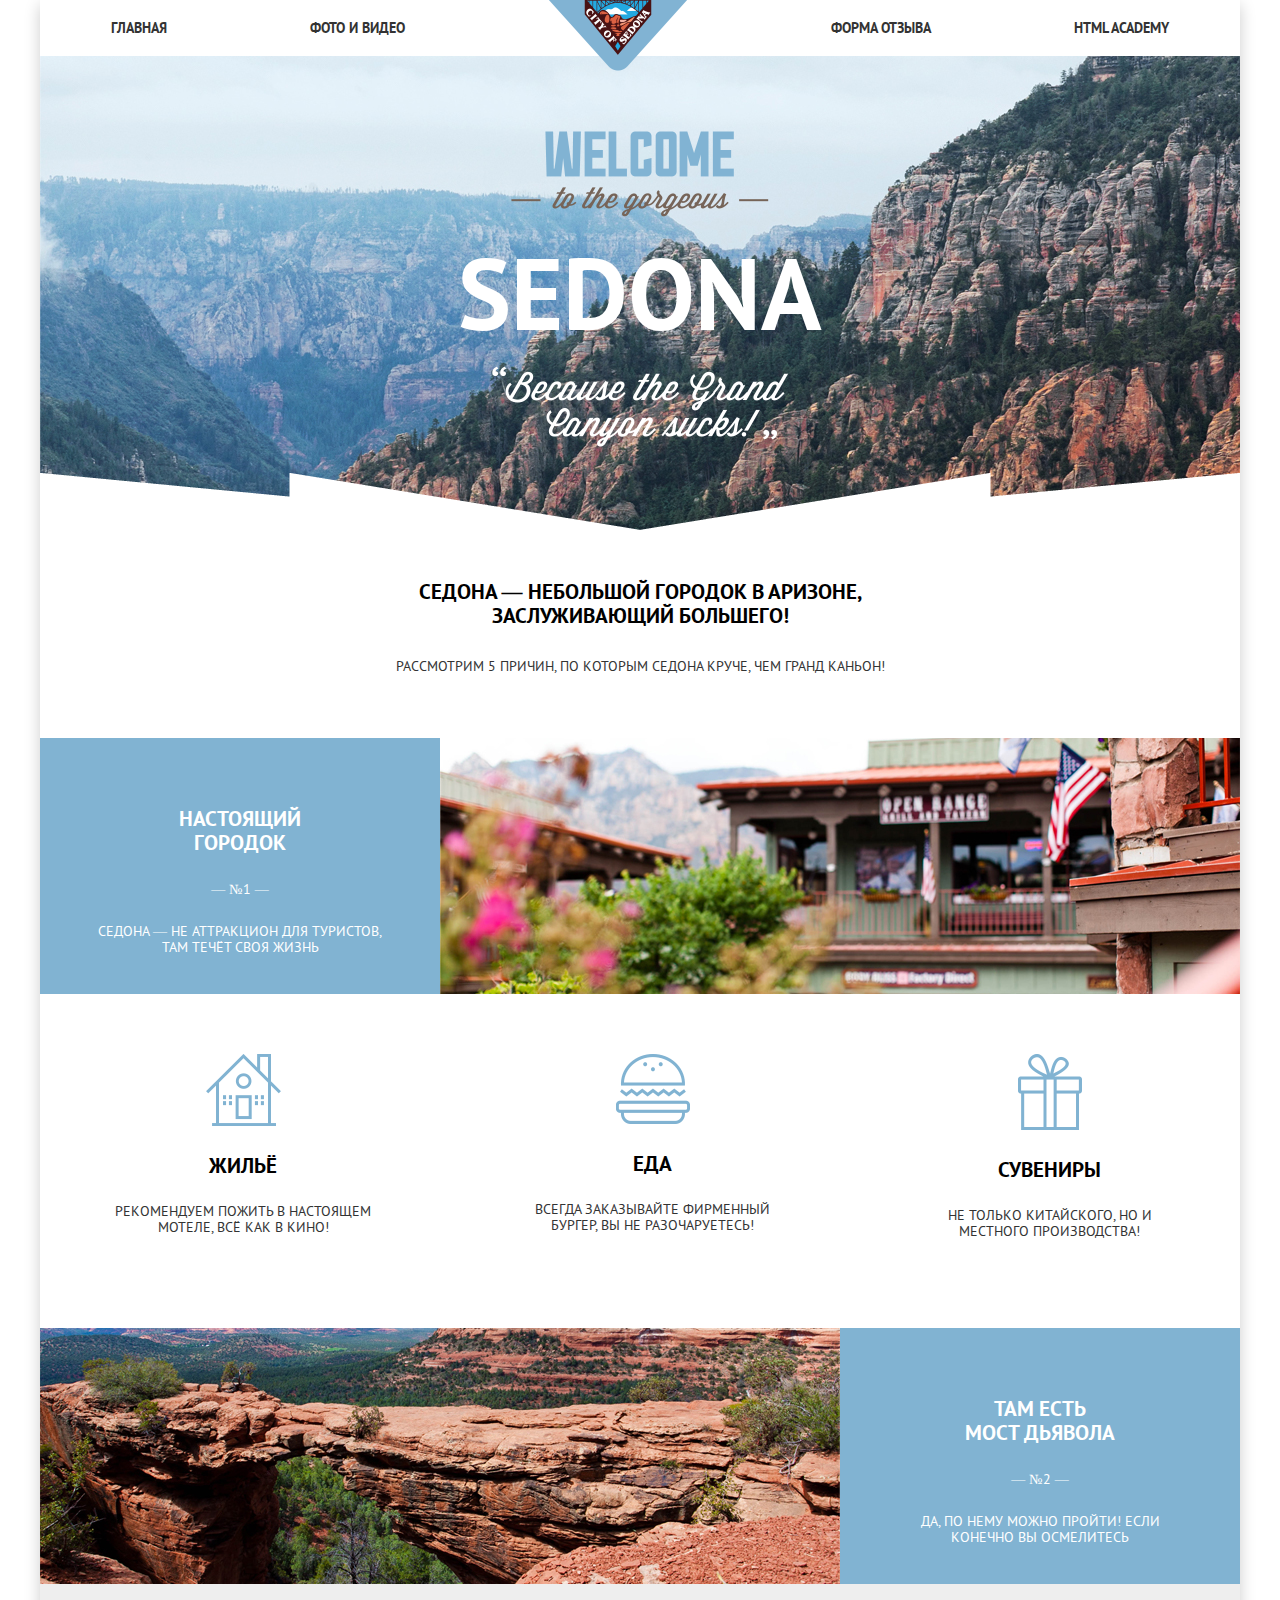
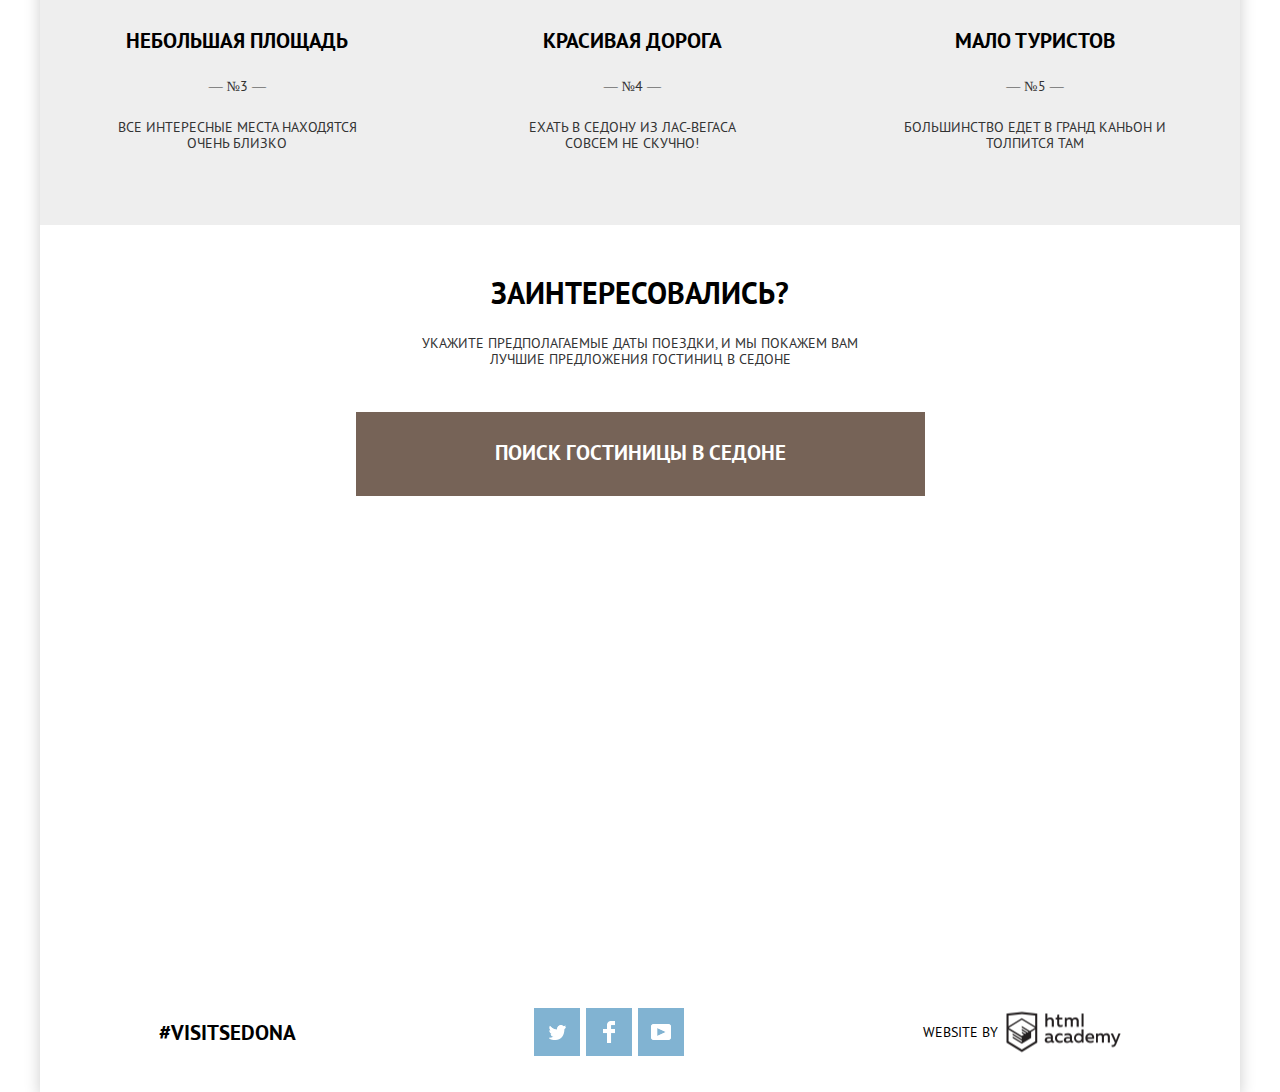
==== commit faa886a4: "Адаптив сэкшена benefits(index.html). 320px" ====
--- a/index.html
+++ b/index.html
@@ -58,18 +58,17 @@
                 <img class="header__bottom-img" src="images/header__bg-bottom.png" alt="">
             </div>
         </header>
-        <!--<section class="benefits">
+        <section class="benefits">
             <div class="benefits__top benefits__wrapper">
                 <h4 class="benefits__phrase benefits__title title">Седона — небольшой городок в Аризоне,
                     заслуживающий большего!
                 </h4>
                 <p class="benefits__text">Рассмотрим 5 причин, по которым Седона круче, чем гранд каньон!</p>
             </div>
-            <div class="benefits__position">
+            <div class="benefits__position benefits__position-normal">
                 <div class="benefits__position-textarea">
                     <h6 class="benefits__position-title benefits__title title">
                         Настоящий
-                        <br>
                         городок
                     </h6>
                     <p class="benefits__position-text benefits__item-num">— №1 —</p>
@@ -79,30 +78,39 @@
                     <img class="benefits__position-img" src="images/benefits__position-1.jpg" alt="">
                 </div>
             </div>
-            <div class="benefits__items">
-                <div class="benefits__item">
-                    <img class="benefits__item-img" src="images/benefits__item-1.png" alt="">
+            <div class="benefits__items benefits__top-items">
+                <div class="benefits__item">
+                    <picture>
+                        <source srcset="images/benefits__item-1-mobile.png" media="(max-width: 550px)">
+                        <img class="benefits__item-img" src="images/benefits__item-1.png" alt="">
+                    </picture>
                     <p class="benefits__item-title benefits__title title">Жильё</p>
                     <p class="benefits__item-text">Рекомендуем пожить в настоящем мотеле, всё как в кино!</p>
                 </div>
                 <div class="benefits__item">
-                    <img class="benefits__item-img" src="images/benefits__item-2.png" alt="">
+                    <picture>
+                        <source srcset="images/benefits__item-2-mobile.png" media="(max-width: 550px)">
+                        <img class="benefits__item-img" src="images/benefits__item-2.png" alt="">
+                    </picture>
                     <p class="benefits__item-title benefits__title title">Еда</p>
                     <p class="benefits__item-text">Всегда заказывайте фирменный бургер, вы не разочаруетесь!</p>
                 </div>
                 <div class="benefits__item">
-                    <img class="benefits__item-img" src="images/benefits__item-3.png" alt="">
+                    <picture>
+                        <source srcset="images/benefits__item-3-mobile.png" media="(max-width: 550px)">
+                        <img class="benefits__item-img" src="images/benefits__item-3.png" alt="">
+                    </picture>
                     <p class="benefits__item-title benefits__title title">Сувениры</p>
                     <p class="benefits__item-text">Не только китайского, но и местного производства!</p>
                 </div>
             </div>
-            <div class="benefits__position benefits__wrapper">
+            <div class="benefits__position benefits__position-revert">
                 <div class="benefits__position-img__wrapper">
                     <img class="benefits__position-img" src="images/benefits__position-2.jpg" alt="">
                 </div>
                 <div class="benefits__position-textarea">
                     <h6 class="benefits__position-title benefits__title title">
-                        Там есть <br>
+                        Там есть
                         Мост дьявола
                     </h6>
                     <p class="benefits__position-text benefits__item-num"> — №2 —</p>
@@ -165,31 +173,32 @@
                 </div>
             </footer>
         </section>
-        <form id="search-form" class="mfp-hide white-popup-block search-form">
-            <div class="search-form__inner">
-                <label class="search-form__label">
-                    Дата заезда:
-                    <input type="text" class="search-form__input" placeholder="24 Апреля 2017">
-                    <button class="search-form__input-btn" type="button"></button>
-                </label>
-                <label class="search-form__label">
-                    Дата выезда:
-                    <input type="text" class="search-form__input" placeholder="4 июля 2017">
-                    <button class="search-form__input-btn" type="button"></button>
-                </label>
-                <label class="search-form__label search-form__label-guests">
-                    Взрослые:
-                    <input class="guests search-form__input search-form__input-numerous" type="number" min="1" max="9"
-                           step="1" value="2">
-                </label>
-                <label class="search-form__label search-form__label-guests">
-                    Дети:
-                    <input class="guests search-form__input search-form__input-numerous" type="number" min="0" max="9"
-                           step="1" value="0">
-                </label>
-                <button class="search-form__btn" type="submit">Найти</button>
-            </div>
-        </form>-->
+        <!--
+       <form id="search-form" class="mfp-hide white-popup-block search-form">
+           <div class="search-form__inner">
+               <label class="search-form__label">
+                   Дата заезда:
+                   <input type="text" class="search-form__input" placeholder="24 Апреля 2017">
+                   <button class="search-form__input-btn" type="button"></button>
+               </label>
+               <label class="search-form__label">
+                   Дата выезда:
+                   <input type="text" class="search-form__input" placeholder="4 июля 2017">
+                   <button class="search-form__input-btn" type="button"></button>
+               </label>
+               <label class="search-form__label search-form__label-guests">
+                   Взрослые:
+                   <input class="guests search-form__input search-form__input-numerous" type="number" min="1" max="9"
+                          step="1" value="2">
+               </label>
+               <label class="search-form__label search-form__label-guests">
+                   Дети:
+                   <input class="guests search-form__input search-form__input-numerous" type="number" min="0" max="9"
+                          step="1" value="0">
+               </label>
+               <button class="search-form__btn" type="submit">Найти</button>
+           </div>
+       </form>-->
     </div>
 </div>
 <script src="js/main.min.js"></script>
--- a/css/style.min.css
+++ b/css/style.min.css
@@ -1 +1 @@
-body,.irs--flat .irs-from,.irs--flat .irs-to,.irs--flat .irs-single{font-family:'PTSans Regular'}.review .review__input::-webkit-input-placeholder{font-family:'PTSans Bold'}.review .review__input::-moz-placeholder{font-family:'PTSans Bold'}.review .review__input:-ms-input-placeholder{font-family:'PTSans Bold'}.review .review__input::-ms-input-placeholder{font-family:'PTSans Bold'}.title,.btn,.menu__list-link,.search-form__label,.search-form__btn,.footer__link,.hotels-search__top-title,.hotels-search__bottom-filter__title,.hotels-search__item-content__link,.review__item:first-child .review__item-label,.review .review__input,.review .review__input::placeholder,.review__second-title,.review__sights-list__field-label{font-family:'PTSans Bold'}/*! normalize.css v8.0.1 | MIT License | github.com/necolas/normalize.css */html{line-height:1.15;-webkit-text-size-adjust:100%}body{margin:0}main{display:block}h1{font-size:2em;margin:0.67em 0}hr{-webkit-box-sizing:content-box;box-sizing:content-box;height:0;overflow:visible}pre{font-family:monospace, monospace;font-size:1em}a{background-color:transparent}abbr[title]{border-bottom:none;text-decoration:underline;-webkit-text-decoration:underline dotted;text-decoration:underline dotted}b,strong{font-weight:bolder}code,kbd,samp{font-family:monospace, monospace;font-size:1em}small{font-size:80%}sub,sup{font-size:75%;line-height:0;position:relative;vertical-align:baseline}sub{bottom:-0.25em}sup{top:-0.5em}img{border-style:none}button,input,optgroup,select,textarea{font-family:inherit;font-size:100%;line-height:1.15;margin:0}button,input{overflow:visible}button,select{text-transform:none}button,[type="button"],[type="reset"],[type="submit"]{-webkit-appearance:button}button::-moz-focus-inner,[type="button"]::-moz-focus-inner,[type="reset"]::-moz-focus-inner,[type="submit"]::-moz-focus-inner{border-style:none;padding:0}button:-moz-focusring,[type="button"]:-moz-focusring,[type="reset"]:-moz-focusring,[type="submit"]:-moz-focusring{outline:1px dotted ButtonText}fieldset{padding:0.35em 0.75em 0.625em}legend{-webkit-box-sizing:border-box;box-sizing:border-box;color:inherit;display:table;max-width:100%;padding:0;white-space:normal}progress{vertical-align:baseline}textarea{overflow:auto}[type="checkbox"],[type="radio"]{-webkit-box-sizing:border-box;box-sizing:border-box;padding:0}[type="number"]::-webkit-inner-spin-button,[type="number"]::-webkit-outer-spin-button{height:auto}[type="search"]{-webkit-appearance:textfield;outline-offset:-2px}[type="search"]::-webkit-search-decoration{-webkit-appearance:none}::-webkit-file-upload-button{-webkit-appearance:button;font:inherit}details{display:block}summary{display:list-item}template{display:none}[hidden]{display:none}.slick-slider{position:relative;display:block;-webkit-box-sizing:border-box;box-sizing:border-box;-webkit-user-select:none;-moz-user-select:none;-ms-user-select:none;user-select:none;-webkit-touch-callout:none;-khtml-user-select:none;-ms-touch-action:pan-y;touch-action:pan-y;-webkit-tap-highlight-color:transparent}.slick-list{position:relative;display:block;overflow:hidden;margin:0;padding:0}.slick-list:focus{outline:none}.slick-list.dragging{cursor:pointer;cursor:hand}.slick-slider .slick-track,.slick-slider .slick-list{-webkit-transform:translate3d(0, 0, 0);-ms-transform:translate3d(0, 0, 0);transform:translate3d(0, 0, 0)}.slick-track{position:relative;top:0;left:0;display:block;margin-left:auto;margin-right:auto}.slick-track:before,.slick-track:after{display:table;content:''}.slick-track:after{clear:both}.slick-loading .slick-track{visibility:hidden}.slick-slide{display:none;float:left;height:100%;min-height:1px}[dir='rtl'] .slick-slide{float:right}.slick-slide img{display:block}.slick-slide.slick-loading img{display:none}.slick-slide.dragging img{pointer-events:none}.slick-initialized .slick-slide{display:block}.slick-loading .slick-slide{visibility:hidden}.slick-vertical .slick-slide{display:block;height:auto;border:1px solid transparent}.slick-arrow.slick-hidden{display:none}.mfp-bg{top:0;left:0;width:100%;height:100%;z-index:1042;overflow:hidden;position:fixed;background:#0b0b0b;opacity:0.8}.mfp-wrap{top:0;left:0;width:100%;height:100%;z-index:1043;position:fixed;outline:none !important;-webkit-backface-visibility:hidden}.mfp-container{text-align:center;position:absolute;width:100%;height:100%;left:0;top:0;padding:0 8px;-webkit-box-sizing:border-box;box-sizing:border-box}.mfp-container:before{content:'';display:inline-block;height:100%;vertical-align:middle}.mfp-align-top .mfp-container:before{display:none}.mfp-content{position:relative;display:inline-block;vertical-align:middle;margin:0 auto;text-align:left;z-index:1045}.mfp-inline-holder .mfp-content,.mfp-ajax-holder .mfp-content{width:100%;cursor:auto}.mfp-ajax-cur{cursor:progress}.mfp-zoom-out-cur,.mfp-zoom-out-cur .mfp-image-holder .mfp-close{cursor:-webkit-zoom-out;cursor:zoom-out}.mfp-zoom{cursor:pointer;cursor:-webkit-zoom-in;cursor:zoom-in}.mfp-auto-cursor .mfp-content{cursor:auto}.mfp-close,.mfp-arrow,.mfp-preloader,.mfp-counter{-webkit-user-select:none;-moz-user-select:none;-ms-user-select:none;user-select:none}.mfp-loading.mfp-figure{display:none}.mfp-hide{display:none !important}.mfp-preloader{color:#CCC;position:absolute;top:50%;width:auto;text-align:center;margin-top:-0.8em;left:8px;right:8px;z-index:1044}.mfp-preloader a{color:#CCC}.mfp-preloader a:hover{color:#FFF}.mfp-s-ready .mfp-preloader{display:none}.mfp-s-error .mfp-content{display:none}button.mfp-close,button.mfp-arrow{overflow:visible;cursor:pointer;background:transparent;border:0;-webkit-appearance:none;display:block;outline:none;padding:0;z-index:1046;-webkit-box-shadow:none;box-shadow:none;-ms-touch-action:manipulation;touch-action:manipulation}button::-moz-focus-inner{padding:0;border:0}.mfp-close{width:44px;height:44px;line-height:44px;position:absolute;right:0;top:0;text-decoration:none;text-align:center;opacity:0.65;padding:0 0 18px 10px;color:#FFF;font-style:normal;font-size:28px;font-family:Arial, Baskerville, monospace}.mfp-close:hover,.mfp-close:focus{opacity:1}.mfp-close:active{top:1px}.mfp-close-btn-in .mfp-close{color:#333}.mfp-image-holder .mfp-close,.mfp-iframe-holder .mfp-close{color:#FFF;right:-6px;text-align:right;padding-right:6px;width:100%}.mfp-counter{position:absolute;top:0;right:0;color:#CCC;font-size:12px;line-height:18px;white-space:nowrap}.mfp-arrow{position:absolute;opacity:0.65;margin:0;top:50%;margin-top:-55px;padding:0;width:90px;height:110px;-webkit-tap-highlight-color:transparent}.mfp-arrow:active{margin-top:-54px}.mfp-arrow:hover,.mfp-arrow:focus{opacity:1}.mfp-arrow:before,.mfp-arrow:after{content:'';display:block;width:0;height:0;position:absolute;left:0;top:0;margin-top:35px;margin-left:35px;border:medium inset transparent}.mfp-arrow:after{border-top-width:13px;border-bottom-width:13px;top:8px}.mfp-arrow:before{border-top-width:21px;border-bottom-width:21px;opacity:0.7}.mfp-arrow-left{left:0}.mfp-arrow-left:after{border-right:17px solid #FFF;margin-left:31px}.mfp-arrow-left:before{margin-left:25px;border-right:27px solid #3F3F3F}.mfp-arrow-right{right:0}.mfp-arrow-right:after{border-left:17px solid #FFF;margin-left:39px}.mfp-arrow-right:before{border-left:27px solid #3F3F3F}.mfp-iframe-holder{padding-top:40px;padding-bottom:40px}.mfp-iframe-holder .mfp-content{line-height:0;width:100%;max-width:900px}.mfp-iframe-holder .mfp-close{top:-40px}.mfp-iframe-scaler{width:100%;height:0;overflow:hidden;padding-top:56.25%}.mfp-iframe-scaler iframe{position:absolute;display:block;top:0;left:0;width:100%;height:100%;-webkit-box-shadow:0 0 8px rgba(0,0,0,0.6);box-shadow:0 0 8px rgba(0,0,0,0.6);background:#000}img.mfp-img{width:auto;max-width:100%;height:auto;display:block;line-height:0;-webkit-box-sizing:border-box;box-sizing:border-box;padding:40px 0 40px;margin:0 auto}.mfp-figure{line-height:0}.mfp-figure:after{content:'';position:absolute;left:0;top:40px;bottom:40px;display:block;right:0;width:auto;height:auto;z-index:-1;-webkit-box-shadow:0 0 8px rgba(0,0,0,0.6);box-shadow:0 0 8px rgba(0,0,0,0.6);background:#444}.mfp-figure small{color:#BDBDBD;display:block;font-size:12px;line-height:14px}.mfp-figure figure{margin:0}.mfp-bottom-bar{margin-top:-36px;position:absolute;top:100%;left:0;width:100%;cursor:auto}.mfp-title{text-align:left;line-height:18px;color:#F3F3F3;word-wrap:break-word;padding-right:36px}.mfp-image-holder .mfp-content{max-width:100%}.mfp-gallery .mfp-image-holder .mfp-figure{cursor:pointer}@media screen and (max-width: 800px) and (orientation: landscape), screen and (max-height: 300px){.mfp-img-mobile .mfp-image-holder{padding-left:0;padding-right:0}.mfp-img-mobile img.mfp-img{padding:0}.mfp-img-mobile .mfp-figure:after{top:0;bottom:0}.mfp-img-mobile .mfp-figure small{display:inline;margin-left:5px}.mfp-img-mobile .mfp-bottom-bar{background:rgba(0,0,0,0.6);bottom:0;margin:0;top:auto;padding:3px 5px;position:fixed;-webkit-box-sizing:border-box;box-sizing:border-box}.mfp-img-mobile .mfp-bottom-bar:empty{padding:0}.mfp-img-mobile .mfp-counter{right:5px;top:3px}.mfp-img-mobile .mfp-close{top:0;right:0;width:35px;height:35px;line-height:35px;background:rgba(0,0,0,0.6);position:fixed;text-align:center;padding:0}}@media all and (max-width: 900px){.mfp-arrow{-webkit-transform:scale(0.75);-ms-transform:scale(0.75);transform:scale(0.75)}.mfp-arrow-left{-webkit-transform-origin:0;-ms-transform-origin:0;transform-origin:0}.mfp-arrow-right{-webkit-transform-origin:100%;-ms-transform-origin:100%;transform-origin:100%}.mfp-container{padding-left:6px;padding-right:6px}}/*!Ion.RangeSlider, 2.3.1, © Denis Ineshin, 2010 - 2019, IonDen.com, Build date: 2019-12-19 16:51:02*/.irs{position:relative;display:block;-webkit-touch-callout:none;-webkit-user-select:none;-moz-user-select:none;-ms-user-select:none;user-select:none;font-size:12px;font-family:Arial,sans-serif}.irs-line{position:relative;display:block;overflow:hidden;outline:none !important}.irs-bar{position:absolute;display:block;left:0;width:0}.irs-shadow{position:absolute;display:none;left:0;width:0}.irs-handle{position:absolute;display:block;-webkit-box-sizing:border-box;box-sizing:border-box;cursor:default;z-index:1}.irs-handle.type_last{z-index:2}.irs-min,.irs-max{position:absolute;display:block;cursor:default}.irs-min{left:0}.irs-max{right:0}.irs-from,.irs-to,.irs-single{position:absolute;display:block;top:0;left:0;cursor:default;white-space:nowrap}.irs-grid{position:absolute;display:none;bottom:0;left:0;width:100%;height:20px}.irs-with-grid .irs-grid{display:block}.irs-grid-pol{position:absolute;top:0;left:0;width:1px;height:8px;background:#000}.irs-grid-pol.small{height:4px}.irs-grid-text{position:absolute;bottom:0;left:0;white-space:nowrap;text-align:center;font-size:9px;line-height:9px;padding:0 3px;color:#000}.irs-disable-mask{position:absolute;display:block;top:0;left:-1%;width:102%;height:100%;cursor:default;background:rgba(0,0,0,0);z-index:2}.lt-ie9 .irs-disable-mask{background:#000;filter:alpha(opacity=0);cursor:not-allowed}.irs-disabled{opacity:.4}.irs-hidden-input{position:absolute !important;display:block !important;top:0 !important;left:0 !important;width:0 !important;height:0 !important;font-size:0 !important;line-height:0 !important;padding:0 !important;margin:0 !important;overflow:hidden;outline:none !important;z-index:-9999 !important;background:none !important;border-style:solid !important;border-color:transparent !important}.irs--flat{height:40px}.irs--flat.irs-with-grid{height:60px}.irs--flat .irs-line{top:25px;height:12px;background-color:#e1e4e9;border-radius:4px}.irs--flat .irs-bar{top:25px;height:12px;background-color:#ed5565}.irs--flat .irs-bar--single{border-radius:4px 0 0 4px}.irs--flat .irs-shadow{height:1px;bottom:16px;background-color:#e1e4e9}.irs--flat .irs-handle{top:22px;width:16px;height:18px;background-color:transparent}.irs--flat .irs-handle>i:first-child{position:absolute;display:block;top:0;left:50%;width:2px;height:100%;margin-left:-1px;background-color:#da4453}.irs--flat .irs-handle.state_hover>i:first-child,.irs--flat .irs-handle:hover>i:first-child{background-color:#a43540}.irs--flat .irs-min,.irs--flat .irs-max{top:0;padding:1px 3px;color:#999;font-size:10px;line-height:1.333;text-shadow:none;background-color:#e1e4e9;border-radius:4px}.irs--flat .irs-from,.irs--flat .irs-to,.irs--flat .irs-single{color:white;font-size:10px;line-height:1.333;text-shadow:none;padding:1px 5px;background-color:#ed5565;border-radius:4px}.irs--flat .irs-from:before,.irs--flat .irs-to:before,.irs--flat .irs-single:before{position:absolute;display:block;content:"";bottom:-6px;left:50%;width:0;height:0;margin-left:-3px;overflow:hidden;border:3px solid transparent;border-top-color:#ed5565}.irs--flat .irs-grid-pol{background-color:#e1e4e9}.irs--flat .irs-grid-text{color:#999}.irs--big{height:55px}.irs--big.irs-with-grid{height:70px}.irs--big .irs-line{top:33px;height:12px;background-color:white;background:-webkit-gradient(linear, left top, left bottom, color-stop(-50%, #ddd), color-stop(150%, white));background:-o-linear-gradient(top, #ddd -50%, white 150%);background:linear-gradient(to bottom, #ddd -50%, white 150%);border:1px solid #ccc;border-radius:12px}.irs--big .irs-bar{top:33px;height:12px;background-color:#92bce0;border:1px solid #428bca;background:-webkit-gradient(linear, left top, left bottom, from(#fff), color-stop(30%, #428bca), to(#b9d4ec));background:-o-linear-gradient(top, #fff 0%, #428bca 30%, #b9d4ec 100%);background:linear-gradient(to bottom, #fff 0%, #428bca 30%, #b9d4ec 100%);-webkit-box-shadow:inset 0 0 1px 1px rgba(255,255,255,0.5);box-shadow:inset 0 0 1px 1px rgba(255,255,255,0.5)}.irs--big .irs-bar--single{border-radius:12px 0 0 12px}.irs--big .irs-shadow{height:1px;bottom:16px;background-color:rgba(66,139,202,0.5)}.irs--big .irs-handle{top:25px;width:30px;height:30px;border:1px solid rgba(0,0,0,0.3);background-color:#cbcfd5;background:-webkit-gradient(linear, left top, left bottom, from(white), color-stop(30%, #B4B9BE), to(white));background:-o-linear-gradient(top, white 0%, #B4B9BE 30%, white 100%);background:linear-gradient(to bottom, white 0%, #B4B9BE 30%, white 100%);-webkit-box-shadow:1px 1px 2px rgba(0,0,0,0.2),inset 0 0 3px 1px white;box-shadow:1px 1px 2px rgba(0,0,0,0.2),inset 0 0 3px 1px white;border-radius:30px}.irs--big .irs-handle.state_hover,.irs--big .irs-handle:hover{border-color:rgba(0,0,0,0.45);background-color:#939ba7;background:-webkit-gradient(linear, left top, left bottom, from(white), color-stop(30%, #919BA5), to(white));background:-o-linear-gradient(top, white 0%, #919BA5 30%, white 100%);background:linear-gradient(to bottom, white 0%, #919BA5 30%, white 100%)}.irs--big .irs-min,.irs--big .irs-max{top:0;padding:1px 5px;color:white;text-shadow:none;background-color:#9f9f9f;border-radius:3px}.irs--big .irs-from,.irs--big .irs-to,.irs--big .irs-single{color:white;text-shadow:none;padding:1px 5px;background-color:#428bca;background:-webkit-gradient(linear, left top, left bottom, from(#428bca), to(#3071a9));background:-o-linear-gradient(top, #428bca 0%, #3071a9 100%);background:linear-gradient(to bottom, #428bca 0%, #3071a9 100%);border-radius:3px}.irs--big .irs-grid-pol{background-color:#428bca}.irs--big .irs-grid-text{color:#428bca}.irs--modern{height:55px}.irs--modern.irs-with-grid{height:55px}.irs--modern .irs-line{top:25px;height:5px;background-color:#d1d6e0;background:-webkit-gradient(linear, left top, left bottom, from(#e0e4ea), to(#d1d6e0));background:-o-linear-gradient(top, #e0e4ea 0%, #d1d6e0 100%);background:linear-gradient(to bottom, #e0e4ea 0%, #d1d6e0 100%);border:1px solid #a3adc1;border-bottom-width:0;border-radius:5px}.irs--modern .irs-bar{top:25px;height:5px;background:#20b426;background:-webkit-gradient(linear, left top, left bottom, from(#20b426), to(#18891d));background:-o-linear-gradient(top, #20b426 0%, #18891d 100%);background:linear-gradient(to bottom, #20b426 0%, #18891d 100%)}.irs--modern .irs-bar--single{border-radius:5px 0 0 5px}.irs--modern .irs-shadow{height:1px;bottom:21px;background-color:rgba(209,214,224,0.5)}.irs--modern .irs-handle{top:37px;width:12px;height:13px;border:1px solid #a3adc1;border-top-width:0;-webkit-box-shadow:1px 1px 1px rgba(0,0,0,0.1);box-shadow:1px 1px 1px rgba(0,0,0,0.1);border-radius:0 0 3px 3px}.irs--modern .irs-handle>i:nth-child(1){position:absolute;display:block;top:-4px;left:1px;width:6px;height:6px;border:1px solid #a3adc1;background:white;-webkit-transform:rotate(45deg);-ms-transform:rotate(45deg);transform:rotate(45deg)}.irs--modern .irs-handle>i:nth-child(2){position:absolute;display:block;-webkit-box-sizing:border-box;box-sizing:border-box;top:0;left:0;width:10px;height:12px;background:#e9e6e6;background:-webkit-gradient(linear, left top, left bottom, from(white), to(#e9e6e6));background:-o-linear-gradient(top, white 0%, #e9e6e6 100%);background:linear-gradient(to bottom, white 0%, #e9e6e6 100%);border-radius:0 0 3px 3px}.irs--modern .irs-handle>i:nth-child(3){position:absolute;display:block;-webkit-box-sizing:border-box;box-sizing:border-box;top:3px;left:3px;width:4px;height:5px;border-left:1px solid #a3adc1;border-right:1px solid #a3adc1}.irs--modern .irs-handle.state_hover,.irs--modern .irs-handle:hover{border-color:#7685a2;background:#c3c7cd;background:-webkit-gradient(linear, left top, left bottom, from(#fff), color-stop(30%, #919ba5), to(#fff));background:-o-linear-gradient(top, #fff 0%, #919ba5 30%, #fff 100%);background:linear-gradient(to bottom, #fff 0%, #919ba5 30%, #fff 100%)}.irs--modern .irs-handle.state_hover>i:nth-child(1),.irs--modern .irs-handle:hover>i:nth-child(1){border-color:#7685a2}.irs--modern .irs-handle.state_hover>i:nth-child(3),.irs--modern .irs-handle:hover>i:nth-child(3){border-color:#48536a}.irs--modern .irs-min,.irs--modern .irs-max{top:0;font-size:10px;line-height:1.333;text-shadow:none;padding:1px 5px;color:white;background-color:#d1d6e0;border-radius:5px}.irs--modern .irs-from,.irs--modern .irs-to,.irs--modern .irs-single{font-size:10px;line-height:1.333;text-shadow:none;padding:1px 5px;background-color:#20b426;color:white;border-radius:5px}.irs--modern .irs-from:before,.irs--modern .irs-to:before,.irs--modern .irs-single:before{position:absolute;display:block;content:"";bottom:-6px;left:50%;width:0;height:0;margin-left:-3px;overflow:hidden;border:3px solid transparent;border-top-color:#20b426}.irs--modern .irs-grid{height:25px}.irs--modern .irs-grid-pol{background-color:#dedede}.irs--modern .irs-grid-text{color:silver;font-size:13px}.irs--sharp{height:50px;font-size:12px;line-height:1}.irs--sharp.irs-with-grid{height:57px}.irs--sharp .irs-line{top:30px;height:2px;background-color:black;border-radius:2px}.irs--sharp .irs-bar{top:30px;height:2px;background-color:#ee22fa}.irs--sharp .irs-bar--single{border-radius:2px 0 0 2px}.irs--sharp .irs-shadow{height:1px;bottom:21px;background-color:rgba(0,0,0,0.5)}.irs--sharp .irs-handle{top:25px;width:10px;height:10px;background-color:#a804b2}.irs--sharp .irs-handle>i:first-child{position:absolute;display:block;top:100%;left:0;width:0;height:0;border:5px solid transparent;border-top-color:#a804b2}.irs--sharp .irs-handle.state_hover,.irs--sharp .irs-handle:hover{background-color:black}.irs--sharp .irs-handle.state_hover>i:first-child,.irs--sharp .irs-handle:hover>i:first-child{border-top-color:black}.irs--sharp .irs-min,.irs--sharp .irs-max{color:white;font-size:14px;line-height:1;top:0;padding:3px 4px;opacity:.4;background-color:#a804b2;border-radius:2px}.irs--sharp .irs-from,.irs--sharp .irs-to,.irs--sharp .irs-single{font-size:14px;line-height:1;text-shadow:none;padding:3px 4px;background-color:#a804b2;color:white;border-radius:2px}.irs--sharp .irs-from:before,.irs--sharp .irs-to:before,.irs--sharp .irs-single:before{position:absolute;display:block;content:"";bottom:-6px;left:50%;width:0;height:0;margin-left:-3px;overflow:hidden;border:3px solid transparent;border-top-color:#a804b2}.irs--sharp .irs-grid{height:25px}.irs--sharp .irs-grid-pol{background-color:#dedede}.irs--sharp .irs-grid-text{color:silver;font-size:13px}.irs--round{height:50px}.irs--round.irs-with-grid{height:65px}.irs--round .irs-line{top:36px;height:4px;background-color:#dee4ec;border-radius:4px}.irs--round .irs-bar{top:36px;height:4px;background-color:#006cfa}.irs--round .irs-bar--single{border-radius:4px 0 0 4px}.irs--round .irs-shadow{height:4px;bottom:21px;background-color:rgba(222,228,236,0.5)}.irs--round .irs-handle{top:26px;width:24px;height:24px;border:4px solid #006cfa;background-color:white;border-radius:24px;-webkit-box-shadow:0 1px 3px rgba(0,0,255,0.3);box-shadow:0 1px 3px rgba(0,0,255,0.3)}.irs--round .irs-handle.state_hover,.irs--round .irs-handle:hover{background-color:#f0f6ff}.irs--round .irs-min,.irs--round .irs-max{color:#333;font-size:14px;line-height:1;top:0;padding:3px 5px;background-color:rgba(0,0,0,0.1);border-radius:4px}.irs--round .irs-from,.irs--round .irs-to,.irs--round .irs-single{font-size:14px;line-height:1;text-shadow:none;padding:3px 5px;background-color:#006cfa;color:white;border-radius:4px}.irs--round .irs-from:before,.irs--round .irs-to:before,.irs--round .irs-single:before{position:absolute;display:block;content:"";bottom:-6px;left:50%;width:0;height:0;margin-left:-3px;overflow:hidden;border:3px solid transparent;border-top-color:#006cfa}.irs--round .irs-grid{height:25px}.irs--round .irs-grid-pol{background-color:#dedede}.irs--round .irs-grid-text{color:silver;font-size:13px}.irs--square{height:50px}.irs--square.irs-with-grid{height:60px}.irs--square .irs-line{top:31px;height:4px;background-color:#dedede}.irs--square .irs-bar{top:31px;height:4px;background-color:black}.irs--square .irs-shadow{height:2px;bottom:21px;background-color:#dedede}.irs--square .irs-handle{top:25px;width:16px;height:16px;border:3px solid black;background-color:white;-webkit-transform:rotate(45deg);-ms-transform:rotate(45deg);transform:rotate(45deg)}.irs--square .irs-handle.state_hover,.irs--square .irs-handle:hover{background-color:#f0f6ff}.irs--square .irs-min,.irs--square .irs-max{color:#333;font-size:14px;line-height:1;top:0;padding:3px 5px;background-color:rgba(0,0,0,0.1)}.irs--square .irs-from,.irs--square .irs-to,.irs--square .irs-single{font-size:14px;line-height:1;text-shadow:none;padding:3px 5px;background-color:black;color:white}.irs--square .irs-grid{height:25px}.irs--square .irs-grid-pol{background-color:#dedede}.irs--square .irs-grid-text{color:silver;font-size:11px}.jq-checkbox,.jq-radio{position:relative;display:inline-block;overflow:hidden;-webkit-user-select:none;-moz-user-select:none;-ms-user-select:none;user-select:none}.jq-checkbox input,.jq-radio input{position:absolute;z-index:-1;margin:0;padding:0;opacity:0}.jq-file{position:relative;display:inline-block;overflow:hidden}.jq-file input{position:absolute;top:0;right:0;height:auto;margin:0;padding:0;opacity:0;font-size:100px;line-height:1em}.jq-file__name{overflow:hidden;white-space:nowrap;-o-text-overflow:ellipsis;text-overflow:ellipsis}.jq-selectbox,.jq-select-multiple{position:relative;display:inline-block}.jq-selectbox select,.jq-select-multiple select{position:absolute;top:0;left:0;width:100%;height:100%;margin:0;padding:0;opacity:0}.jq-selectbox li,.jq-select-multiple li{-webkit-user-select:none;-moz-user-select:none;-ms-user-select:none;user-select:none;white-space:nowrap}.jq-selectbox{z-index:10}.jq-selectbox__select{position:relative}.jq-selectbox__select-text{overflow:hidden;-webkit-user-select:none;-moz-user-select:none;-ms-user-select:none;user-select:none;white-space:nowrap;-o-text-overflow:ellipsis;text-overflow:ellipsis}.jq-selectbox__dropdown{position:absolute}.jq-selectbox__search input{-webkit-appearance:textfield}.jq-selectbox__search input::-webkit-search-cancel-button,.jq-selectbox__search input::-webkit-search-decoration{-webkit-appearance:none}.jq-selectbox__dropdown ul{position:relative;overflow:auto;overflow-x:hidden;list-style:none;-webkit-overflow-scrolling:touch}.jq-select-multiple ul{position:relative;overflow-x:hidden;-webkit-overflow-scrolling:touch}.jq-number{display:inline-block}.jq-number__field input{-moz-appearance:textfield;text-align:left}.jq-number__field input::-webkit-inner-spin-button,.jq-number__field input::-webkit-outer-spin-button{margin:0;-webkit-appearance:none}.jq-checkbox,.jq-radio{vertical-align:-4px;width:16px;height:16px;margin:0 4px 0 0;border:1px solid #C3C3C3;background:-webkit-gradient(linear, left top, left bottom, from(#fff), to(#E6E6E6));background:-o-linear-gradient(#fff, #E6E6E6);background:linear-gradient(#fff, #E6E6E6);-webkit-box-shadow:0 1px 1px rgba(0,0,0,0.05),inset -1px -1px #fff,inset 1px -1px #fff;box-shadow:0 1px 1px rgba(0,0,0,0.05),inset -1px -1px #fff,inset 1px -1px #fff;cursor:pointer}.jq-checkbox.focused,.jq-radio.focused{border:1px solid #08C}.jq-checkbox.disabled,.jq-radio.disabled{opacity:.55}.jq-checkbox{border-radius:3px}.jq-checkbox.checked .jq-checkbox__div{width:8px;height:4px;margin:3px 0 0 3px;border-bottom:2px solid #666;border-left:2px solid #666;-webkit-transform:rotate(-50deg);-ms-transform:rotate(-50deg);transform:rotate(-50deg)}.jq-radio{border-radius:50%}.jq-radio.checked .jq-radio__div{width:10px;height:10px;margin:3px 0 0 3px;border-radius:50%;background:#777;-webkit-box-shadow:inset 1px 1px 1px rgba(0,0,0,0.7);box-shadow:inset 1px 1px 1px rgba(0,0,0,0.7)}.jq-file{width:270px;border-radius:4px;-webkit-box-shadow:0 1px 2px rgba(0,0,0,0.1);box-shadow:0 1px 2px rgba(0,0,0,0.1)}.jq-file input{cursor:pointer}.jq-file__name{-webkit-box-sizing:border-box;box-sizing:border-box;width:100%;height:34px;padding:0 80px 0 10px;border:1px solid #CCC;border-bottom-color:#B3B3B3;border-radius:4px;background:#FFF;-webkit-box-shadow:inset 1px 1px #F1F1F1;box-shadow:inset 1px 1px #F1F1F1;font:14px/32px Arial, sans-serif;color:#333}.jq-file__browse{position:absolute;top:1px;right:1px;padding:0 10px;border-left:1px solid #CCC;border-radius:0 4px 4px 0;background:-webkit-gradient(linear, left top, left bottom, from(#fff), to(#E6E6E6));background:-o-linear-gradient(#fff, #E6E6E6);background:linear-gradient(#fff, #E6E6E6);-webkit-box-shadow:inset 1px -1px #F1F1F1,inset -1px 0 #F1F1F1,0 1px 2px rgba(0,0,0,0.1);box-shadow:inset 1px -1px #F1F1F1,inset -1px 0 #F1F1F1,0 1px 2px rgba(0,0,0,0.1);font:14px/32px Arial, sans-serif;color:#333;text-shadow:1px 1px #FFF}.jq-file:hover .jq-file__browse{background:-webkit-gradient(linear, left top, left bottom, from(#F6F6F6), to(#E6E6E6));background:-o-linear-gradient(#F6F6F6, #E6E6E6);background:linear-gradient(#F6F6F6, #E6E6E6)}.jq-file:active .jq-file__browse{background:#F5F5F5;-webkit-box-shadow:inset 1px 1px 3px #DDD;box-shadow:inset 1px 1px 3px #DDD}.jq-file.focused .jq-file__name{border:1px solid #5794BF}.jq-file.disabled,.jq-file.disabled .jq-file__name,.jq-file.disabled .jq-file__browse{border-color:#CCC;background:#F5F5F5;-webkit-box-shadow:none;box-shadow:none;color:#888}.jq-number{position:relative;vertical-align:middle;padding:0 36px 0 0}.jq-number__field{width:100px;border:1px solid #CCC;border-bottom-color:#B3B3B3;border-radius:4px;-webkit-box-shadow:inset 1px 1px #F1F1F1,0 1px 2px rgba(0,0,0,0.1);box-shadow:inset 1px 1px #F1F1F1,0 1px 2px rgba(0,0,0,0.1)}.jq-number__field:hover{border-color:#B3B3B3}.jq-number__field input{-webkit-box-sizing:border-box;box-sizing:border-box;width:100%;padding:8px 9px;border:none;outline:none;background:none;font:14px Arial, sans-serif;color:#333}.jq-number__spin{position:absolute;top:0;right:0;width:32px;height:14px;border:1px solid #CCC;border-bottom-color:#B3B3B3;border-radius:4px;background:-webkit-gradient(linear, left top, left bottom, from(#fff), to(#E6E6E6));background:-o-linear-gradient(#fff, #E6E6E6);background:linear-gradient(#fff, #E6E6E6);-webkit-box-shadow:0 1px 2px rgba(0,0,0,0.1);box-shadow:0 1px 2px rgba(0,0,0,0.1);-webkit-box-shadow:inset 1px -1px #F1F1F1,inset -1px 0 #F1F1F1,0 1px 2px rgba(0,0,0,0.1);box-shadow:inset 1px -1px #F1F1F1,inset -1px 0 #F1F1F1,0 1px 2px rgba(0,0,0,0.1);-webkit-user-select:none;-moz-user-select:none;-ms-user-select:none;user-select:none;text-shadow:1px 1px #FFF;cursor:pointer}.jq-number__spin.minus{top:auto;bottom:0}.jq-number__spin:hover{background:-webkit-gradient(linear, left top, left bottom, from(#F6F6F6), to(#E6E6E6));background:-o-linear-gradient(#F6F6F6, #E6E6E6);background:linear-gradient(#F6F6F6, #E6E6E6)}.jq-number__spin:active{background:#F5F5F5;-webkit-box-shadow:inset 1px 1px 3px #DDD;box-shadow:inset 1px 1px 3px #DDD}.jq-number__spin:after{content:'';position:absolute;top:4px;left:11px;width:0;height:0;border-right:5px solid transparent;border-bottom:5px solid #999;border-left:5px solid transparent}.jq-number__spin.minus:after{top:5px;border-top:5px solid #999;border-right:5px solid transparent;border-bottom:none;border-left:5px solid transparent}.jq-number__spin.minus:hover:after{border-top-color:#000}.jq-number__spin.plus:hover:after{border-bottom-color:#000}.jq-number.focused .jq-number__field{border:1px solid #5794BF}.jq-number.disabled .jq-number__field,.jq-number.disabled .jq-number__spin{border-color:#CCC;background:#F5F5F5;-webkit-box-shadow:none;box-shadow:none;color:#888}.jq-number.disabled .jq-number__spin:after{border-bottom-color:#AAA}.jq-number.disabled .jq-number__spin.minus:after{border-top-color:#AAA}.jq-selectbox{vertical-align:middle;cursor:pointer}.jq-selectbox__select{height:32px;padding:0 45px 0 10px;border:1px solid #CCC;border-bottom-color:#B3B3B3;border-radius:4px;background:-webkit-gradient(linear, left top, left bottom, from(#fff), to(#E6E6E6));background:-o-linear-gradient(#fff, #E6E6E6);background:linear-gradient(#fff, #E6E6E6);-webkit-box-shadow:inset 1px -1px #F1F1F1,inset -1px 0 #F1F1F1,0 1px 2px rgba(0,0,0,0.1);box-shadow:inset 1px -1px #F1F1F1,inset -1px 0 #F1F1F1,0 1px 2px rgba(0,0,0,0.1);font:14px/32px Arial, sans-serif;color:#333;text-shadow:1px 1px #FFF}.jq-selectbox__select:hover{background:-webkit-gradient(linear, left top, left bottom, from(#F6F6F6), to(#E6E6E6));background:-o-linear-gradient(#F6F6F6, #E6E6E6);background:linear-gradient(#F6F6F6, #E6E6E6)}.jq-selectbox__select:active{background:#F5F5F5;-webkit-box-shadow:inset 1px 1px 3px #DDD;box-shadow:inset 1px 1px 3px #DDD}.jq-selectbox.focused .jq-selectbox__select{border:1px solid #5794BF}.jq-selectbox.disabled .jq-selectbox__select{border-color:#CCC;background:#F5F5F5;-webkit-box-shadow:none;box-shadow:none;color:#888}.jq-selectbox__select-text{display:block;width:100%}.jq-selectbox .placeholder{color:#888}.jq-selectbox__trigger{position:absolute;top:0;right:0;width:34px;height:100%;border-left:1px solid #CCC}.jq-selectbox__trigger-arrow{position:absolute;top:14px;right:12px;width:0;height:0;border-top:5px solid #999;border-right:5px solid transparent;border-left:5px solid transparent}.jq-selectbox:hover .jq-selectbox__trigger-arrow{border-top-color:#000}.jq-selectbox.disabled .jq-selectbox__trigger-arrow{border-top-color:#AAA}.jq-selectbox__dropdown{-webkit-box-sizing:border-box;box-sizing:border-box;width:100%;margin:2px 0 0;padding:0;border:1px solid #CCC;border-radius:4px;background:#FFF;-webkit-box-shadow:0 2px 10px rgba(0,0,0,0.2);box-shadow:0 2px 10px rgba(0,0,0,0.2);font:14px/18px Arial, sans-serif}.jq-selectbox__search{margin:5px}.jq-selectbox__search input{-webkit-box-sizing:border-box;box-sizing:border-box;width:100%;margin:0;padding:5px 27px 6px 8px;border:1px solid #CCC;border-radius:3px;outline:none;background:url("[data-uri]") no-repeat 100% 50%;-webkit-box-shadow:inset 1px 1px #F1F1F1;box-shadow:inset 1px 1px #F1F1F1;color:#333}.jq-selectbox__not-found{margin:5px;padding:5px 8px 6px;background:#F0F0F0;font-size:13px}.jq-selectbox ul{margin:0;padding:0}.jq-selectbox li{min-height:18px;padding:5px 10px 6px;color:#231F20}.jq-selectbox li.selected{background-color:#A3ABB1;color:#FFF}.jq-selectbox li:hover{background-color:#08C;color:#FFF}.jq-selectbox li.disabled{color:#AAA}.jq-selectbox li.disabled:hover{background:none}.jq-selectbox li.optgroup{font-weight:bold}.jq-selectbox li.optgroup:hover{background:none;color:#231F20;cursor:default}.jq-selectbox li.option{padding-left:25px}.jq-select-multiple{-webkit-box-sizing:border-box;box-sizing:border-box;padding:1px;border:1px solid #CCC;border-bottom-color:#B3B3B3;border-radius:4px;background:#FFF;-webkit-box-shadow:inset 1px 1px #F1F1F1,0 1px 2px rgba(0,0,0,0.1);box-shadow:inset 1px 1px #F1F1F1,0 1px 2px rgba(0,0,0,0.1);font:14px/18px Arial, sans-serif;color:#333;cursor:default}.jq-select-multiple.focused{border:1px solid #5794BF}.jq-select-multiple.disabled{border-color:#CCC;background:#F5F5F5;-webkit-box-shadow:none;box-shadow:none;color:#888}.jq-select-multiple ul{margin:0;padding:0}.jq-select-multiple li{padding:3px 9px 4px;list-style:none}.jq-select-multiple li:first-child{border-radius:3px 3px 0 0}.jq-select-multiple li:last-child{border-radius:0 0 3px 3px}.jq-select-multiple li.selected{background:#08C;color:#FFF}.jq-select-multiple li.disabled{color:#AAA}.jq-select-multiple li.optgroup{font-weight:bold}.jq-select-multiple li.option{padding-left:25px}.jq-select-multiple.disabled li.selected,.jq-select-multiple li.selected.disabled{background:#CCC;color:#FFF}input[type='email'].styler,input[type='password'].styler,input[type='search'].styler,input[type='tel'].styler,input[type='text'].styler,input[type='url'].styler,textarea.styler{padding:8px 9px;border:1px solid #CCC;border-bottom-color:#B3B3B3;border-radius:4px;-webkit-box-shadow:inset 1px 1px #F1F1F1,0 1px 2px rgba(0,0,0,0.1);box-shadow:inset 1px 1px #F1F1F1,0 1px 2px rgba(0,0,0,0.1);font:14px Arial, sans-serif;color:#333}input[type='search'].styler{-webkit-appearance:none;-moz-appearance:none;appearance:none}textarea.styler{overflow:auto}input[type='email'].styler:hover,input[type='password'].styler:hover,input[type='search'].styler:hover,input[type='tel'].styler:hover,input[type='text'].styler:hover,input[type='url'].styler:hover,textarea.styler:hover{border-color:#B3B3B3}input[type='email'].styler:hover:focus,input[type='password'].styler:hover:focus,input[type='search'].styler:hover:focus,input[type='tel'].styler:hover:focus,input[type='text'].styler:hover:focus,input[type='url'].styler:hover:focus,textarea.styler:hover:focus{border-color:#CCC;border-top-color:#B3B3B3;outline:none;-webkit-box-shadow:inset 0 1px 2px rgba(0,0,0,0.1);box-shadow:inset 0 1px 2px rgba(0,0,0,0.1)}button.styler,input[type='button'].styler,input[type='submit'].styler,input[type='reset'].styler{overflow:visible;padding:8px 11px;border:1px solid #CCC;border-bottom-color:#B3B3B3;border-radius:4px;outline:none;background:-webkit-gradient(linear, left top, left bottom, from(#fff), to(#E6E6E6));background:-o-linear-gradient(#fff, #E6E6E6);background:linear-gradient(#fff, #E6E6E6);-webkit-box-shadow:inset 1px -1px #F1F1F1,inset -1px 0 #F1F1F1,0 1px 2px rgba(0,0,0,0.1);box-shadow:inset 1px -1px #F1F1F1,inset -1px 0 #F1F1F1,0 1px 2px rgba(0,0,0,0.1);font:14px Arial, sans-serif;color:#333;text-shadow:1px 1px #FFF;cursor:pointer}button.styler.styler::-moz-focus-inner,input[type='button'].styler.styler::-moz-focus-inner,input[type='submit'].styler.styler::-moz-focus-inner,input[type='reset'].styler.styler::-moz-focus-inner{padding:0;border:0}button.styler:not([disabled]):hover,input[type='button'].styler:not([disabled]):hover,input[type='submit'].styler:not([disabled]):hover,input[type='reset'].styler:not([disabled]):hover,input[type='reset'].styler:hover{background:-webkit-gradient(linear, left top, left bottom, from(#F6F6F6), to(#E6E6E6));background:-o-linear-gradient(#F6F6F6, #E6E6E6);background:linear-gradient(#F6F6F6, #E6E6E6)}button.styler:active,input[type='button'].styler:active,input[type='submit'].styler:active,input[type='reset'].styler:active{background:#F5F5F5;-webkit-box-shadow:inset 1px 1px 3px #DDD;box-shadow:inset 1px 1px 3px #DDD}button.styler[disabled],input[type='button'].styler[disabled],input[type='submit'].styler[disabled]{border-color:#CCC;background:#F5F5F5;-webkit-box-shadow:none;box-shadow:none;color:#888}@font-face{font-family:'PTSans Regular';src:url("../fonts/ptsans.woff2") format("woff2"),url("../fonts/ptsans.woff") format("woff");font-weight:400;font-style:normal;font-display:swap}@font-face{font-family:'PTSans Bold';src:url("../fonts/ptsansbold.woff2") format("woff2"),url("../fonts/ptsansbold.woff") format("woff");font-weight:700;font-style:normal;font-display:swap}html{-webkit-box-sizing:border-box;box-sizing:border-box}*,*::before,*::after{-webkit-box-sizing:inherit;box-sizing:inherit}h1,h2,h3,h4,h5,h6{font-size:inherit;margin:0}ul,li{list-style:none;margin:0;padding:0}a{text-decoration:none;display:inline-block;color:inherit}body{text-transform:uppercase;font-size:14px;line-height:16px;color:#333333}.container{max-width:1230px;padding:0 15px;margin:0 auto}.container-content{margin:0 auto;max-width:1056px}.content__wrapper{-webkit-box-shadow:0 5px 15px rgba(0,1,1,0.2);box-shadow:0 5px 15px rgba(0,1,1,0.2)}.container__small{max-width:960px;margin:0 auto}.title{color:#000}.benefits__title{font-size:21px;line-height:24px}input[type="number"]{-moz-appearance:textfield}input[type="number"]::-webkit-outer-spin-button,input[type="number"]::-webkit-inner-spin-button{-webkit-appearance:none;margin:0}input[type=number]::-webkit-inner-spin-button,input[type=number]::-webkit-outer-spin-button{-webkit-appearance:none;margin:0}.mfp-bg{background:transparent}.mfp-close-btn-in .mfp-close{display:none}.mfp-content{top:96px;left:-8px}.btn{font-size:21px;line-height:24px;color:#fff;background-color:#81b3d2}.header{background-size:cover;background-repeat:no-repeat;background-position:top center;position:relative}.header::before{position:absolute;content:"";background-image:url("../images/header__bg-before.png");max-width:1200px;height:57px;bottom:0;width:100%;background-position:center}.header__top{background-color:#fff}.header__bottom{text-align:center;padding:75px 0 80px}.header__bottom-title{font-size:100px;line-height:106px;color:#fff;margin:20px 0}.header__min::before{display:none}.header.header__change{background-position:center center}.menu__list{display:-webkit-box;display:-ms-flexbox;display:flex;-ms-flex-pack:distribute;justify-content:space-around;-webkit-box-align:center;-ms-flex-align:center;align-items:center;height:56px}.menu__list-item.logo{-webkit-transform:translateY(9px);-ms-transform:translateY(9px);transform:translateY(9px)}.menu__list-link{font-size:14px;line-height:26px}.menu__list-item{-webkit-transition:all .3s;-o-transition:all .3s;transition:all .3s}.menu__list-item:hover{color:#81b3d2}.menu__list-item.menu__list-item--click{color:rgba(0,0,0,0.3)}.menu__list-item.menu__list-item--active{color:#766357}.menu__slick{display:none}.logo__mobile{display:none}.benefits__wrapper{max-height:256px;height:100%}.benefits__top{padding:50px 0;text-align:center;max-width:510px;margin:0 auto}.benefits__phrase{margin-bottom:30px}.benefits__position{display:-webkit-box;display:-ms-flexbox;display:flex;text-align:center;-webkit-box-align:center;-ms-flex-align:center;align-items:center}.benefits__position-textarea{background-color:#81b3d2;color:#fff;padding:45px 50px 60px;max-width:400px;max-height:256px}.benefits__position-title.benefits__title{color:#fff;margin-bottom:26px}.benefits__position-img__wrapper{overflow:hidden;max-height:256px}.benefits__position-img{max-width:800px;width:100%;margin-top:-75px}.benefits__position-text{margin-bottom:26px}.benefits__items{display:-webkit-box;display:-ms-flexbox;display:flex;-webkit-box-pack:justify;-ms-flex-pack:justify;justify-content:space-between;text-align:center}.benefits__item{padding:60px 73px 75px}.benefits__item-title{margin:25px 0}.benefits__items-positions{background-color:#eeeeee}.benefits__items-positions .benefits__item{padding:45px 73px 60px}.benefits__items-positions .benefits__item-title{margin:0 0 25px}.benefits__items-positions .benefits__item-num{margin-bottom:25px}.search{position:relative}.search-top{padding-top:50px;text-align:center}.search-top__textarea{max-width:450px;margin:0 auto}.search-top__title{font-size:30px;line-height:35px;margin-bottom:25px}.search-top__text{margin-bottom:45px}.search-top__link{padding:29px 139px 31px;background-color:#766357;color:#fff;font-size:21px;line-height:24px;-webkit-transition:all .3s;-o-transition:all .3s;transition:all .3s}.search-top__link:hover{background-color:#604e43;-webkit-box-shadow:0 10px 20px rgba(0,1,1,0.25);box-shadow:0 10px 20px rgba(0,1,1,0.25)}.search-top__link.search-top__link--active{background-color:#503e33;color:rgba(255,255,255,0.3)}.search-bottom iframe{max-width:100%;width:100%;height:593px}.search-form{max-width:568px;margin:0 auto;background-color:#fff;padding:55px;-webkit-box-shadow:0 7px 15px rgba(0,1,1,0.15);box-shadow:0 7px 15px rgba(0,1,1,0.15)}.search-form__inner{display:-webkit-box;display:-ms-flexbox;display:flex;-ms-flex-wrap:wrap;flex-wrap:wrap;-webkit-box-pack:center;-ms-flex-pack:center;justify-content:center}.search-form__label{display:-webkit-box;display:-ms-flexbox;display:flex;-webkit-box-align:center;-ms-flex-align:center;align-items:center}.search-form__label:first-child .search-form__input{margin-left:23px}.search-form__label+.search-form__label{margin-top:30px}.search-form__input{width:346px;margin-left:20px;background-color:#f2f2f2;padding:11px 12px 12px;-webkit-transition:all .3s;-o-transition:all .3s;transition:all .3s;border:2px solid #f2f2f2}.search-form__input::-webkit-input-placeholder{text-transform:uppercase;font-size:14px;line-height:16px}.search-form__input::-moz-placeholder{text-transform:uppercase;font-size:14px;line-height:16px}.search-form__input:-ms-input-placeholder{text-transform:uppercase;font-size:14px;line-height:16px}.search-form__input::-ms-input-placeholder{text-transform:uppercase;font-size:14px;line-height:16px}.search-form__input::placeholder{text-transform:uppercase;font-size:14px;line-height:16px}.search-form__input:hover{background-color:#ebebeb;border:2px solid #ebebeb}.search-form__input:focus{background-color:#fff;border:2px solid #e5e5e5}.search-form__btn{padding:16px 210px 17px;border:none;margin-top:54px;background-color:#81b3d2;text-transform:uppercase;color:#fff;font-size:21px;line-height:26px;-webkit-transition:all .3s;-o-transition:all .3s;transition:all .3s;cursor:pointer}.search-form__btn:hover{background-color:#669ec0}.search-form__btn.search-form__btn--active{background-color:#5496bd;color:rgba(255,255,255,0.3)}.search-form__input-numerous{width:114px;padding:11px 51px 12px}.search-form__label:last-child .search-form__input-numerous{margin-right:100px}.search-form__label:nth-child(3){margin-right:50px}.search-form__label:nth-child(3) .search-form__input-numerous{margin-left:40px}.search-form__label:nth-child(4) .search-form__input-numerous{margin-left:30px}.search-form__label,.search-form__label{position:relative}.search-form__input-btn{position:absolute;background-color:transparent;border:none;right:9px;width:21px;height:22px;cursor:pointer}.search-form__input-btn::before{position:absolute;content:"";background-image:url("../images/popup-calendar.png");width:21px;height:22px;left:0;top:0}.search-form__input-btn:hover::before{background-image:url("../images/popup-calendar__hover.png")}.search-form__input-btn.search-form__input-btn--active::before{background-image:url("../images/popup-calendar__active.png")}.search-form__button{position:absolute;top:50%;-webkit-transform:translateY(-50%);-ms-transform:translateY(-50%);transform:translateY(-50%);cursor:pointer}.search-form__button:hover::before{bottom:3px;position:absolute;content:""}.search-form__button.search-form__button--active::before{position:absolute;content:"";bottom:3px}.search-form__up{right:14px}.search-form__up:hover::before{background-image:url("../images/plus-hover.png");width:11px;height:11px}.search-form__up.search-form__button--active::before{background-image:url("../images/plus-active.png");width:11px;height:11px}.search-form__down{right:89px;-webkit-transform:translateY(calc(-50% - 3px));-ms-transform:translateY(calc(-50% - 3px));transform:translateY(calc(-50% - 3px))}.search-form__down:hover::before{background-image:url("../images/minus-hover.png");width:12px;height:3px;left:0}.search-form__down.search-form__button--active::before{background-image:url("../images/minus-active.png");width:12px;height:3px}.footer{position:absolute;bottom:0;z-index:5;background-color:rgba(255,255,255,0.9);max-width:100%;width:100%;padding:36px 0}.footer__inner{display:-webkit-box;display:-ms-flexbox;display:flex;-ms-flex-pack:distribute;justify-content:space-around;-webkit-box-align:center;-ms-flex-align:center;align-items:center}.footer__link{font-size:21px;line-height:25px;color:#000}.footer__social{display:-webkit-box;display:-ms-flexbox;display:flex}.footer__social-item{background-color:#81b3d2;width:46px;height:48px;-webkit-transition:all .3s;-o-transition:all .3s;transition:all .3s}.footer__social-item:hover{background-color:#669ec0}.footer__social-item+.footer__social-item{margin-left:6px}.footer__social-item.footer__social-item--active{background-color:#5496bd}.footer__social-item.footer__social-item--active .footer__social-link{opacity:30%}.footer__social-link{width:100%;height:100%;display:-webkit-box;display:-ms-flexbox;display:flex;-webkit-box-align:center;-ms-flex-align:center;align-items:center;-webkit-box-pack:center;-ms-flex-pack:center;justify-content:center}.footer__by{display:-webkit-box;display:-ms-flexbox;display:flex;-webkit-box-align:center;-ms-flex-align:center;align-items:center}.footer__by-text{margin-right:8px;color:#000}.footer__by-link{width:115px;height:41px;position:relative}.footer__by-link::before{position:absolute;content:"";background-image:url("../images/footer__by.png");width:115px;height:41px;background-repeat:no-repeat;left:0;top:50%;-webkit-transform:translateY(-50%);-ms-transform:translateY(-50%);transform:translateY(-50%)}.footer__by-link:hover::before{background-image:url("../images/footer__by-hover.png")}.footer__by.footer__by--active .footer__by-link::before{background-image:url("../images/footer__by-active.png")}.footer__min{position:static}.hotels-search__top{background-image:url("../images/filter__hotels-bg.jpg");background-size:auto;background-repeat:no-repeat;background-position:top -60px center;padding:29px 0 31px;color:#fff}.hotels-search__top-inner{display:-webkit-box;display:-ms-flexbox;display:flex;-webkit-box-pack:justify;-ms-flex-pack:justify;justify-content:space-between}.hotels-search__top-left{display:-webkit-box;display:-ms-flexbox;display:flex;max-width:395px;width:100%;-webkit-box-pack:justify;-ms-flex-pack:justify;justify-content:space-between}.hotels-search__top-left .hotels-search__top-title{margin-bottom:25px}.hotels-search__top-title{font-size:16px;line-height:20px}.hotels-search__top-item__list-field+.hotels-search__top-item__list-field{margin-top:22px}.hotels-search__top-item__label{display:-webkit-box;display:-ms-flexbox;display:flex;-webkit-box-align:center;-ms-flex-align:center;align-items:center}.hotels-search__top-right .hotels-search__top-title{margin-bottom:40px;position:relative}.hotels-search__top-right .hotels-search__top-title::before,.hotels-search__top-right .hotels-search__top-title::after{position:absolute;content:"";width:317px;height:2px;background-color:#fff;left:0;border-radius:3px}.hotels-search__top-right .hotels-search__top-title::before{top:31px}.hotels-search__top-right .hotels-search__top-title::after{top:65px}.hotels-search__top-btn{position:relative;padding:8px 34px 9px;background-color:transparent;border:2px solid #fff;border-radius:3px;text-transform:uppercase;color:#fff;left:50%;-webkit-transform:translateX(-50%);-ms-transform:translateX(-50%);transform:translateX(-50%);top:19px;cursor:pointer;-webkit-transition:all .3s;-o-transition:all .3s;transition:all .3s}.hotels-search__top-btn::before{position:absolute;content:"";width:2px;height:22px;background-color:#fff;left:50%;top:-83px;-webkit-transform:translateX(-50%);-ms-transform:translateX(-50%);transform:translateX(-50%)}.hotels-search__top-btn:hover{color:#000;background-color:#fff}.hotels-search__bottom-filter{padding:26px 0 27px}.hotels-search__bottom-filter__inner{display:-webkit-box;display:-ms-flexbox;display:flex;-webkit-box-pack:justify;-ms-flex-pack:justify;justify-content:space-between}.hotels-search__bottom-filter__left{display:-webkit-box;display:-ms-flexbox;display:flex;max-width:528px;width:100%;-webkit-box-pack:justify;-ms-flex-pack:justify;justify-content:space-between;-webkit-box-align:center;-ms-flex-align:center;align-items:center}.hotels-search__bottom-filter__sort{display:-webkit-box;display:-ms-flexbox;display:flex;-webkit-box-align:center;-ms-flex-align:center;align-items:center;font-size:12px;line-height:16px}.hotels-search__bottom-filter__sort-list__item{display:inline-block}.hotels-search__bottom-filter__sort-list__item+.hotels-search__bottom-filter__sort-list__item{margin-left:31px}.hotels-search__bottom-filter__sort-title{margin-right:40px}.hotels-search__bottom-filter__title{font-size:21px;line-height:25px}.hotels-search__bottom-filter__sort-list__item .hotels-search__bottom-filter__sort-list__link{border-bottom:1px  solid #81b3d2;border-bottom-style:dotted;color:rgba(0,0,0,0.3);-webkit-transition:all .3s;-o-transition:all .3s;transition:all .3s}.hotels-search__bottom-filter__sort-list__item .hotels-search__bottom-filter__sort-list__link:hover{color:#81b3d2}.hotels-search__bottom-filter__sort-list__item.hotels-search__bottom-filter__sort-list__item--click .hotels-search__bottom-filter__sort-list__link{color:#000;border-bottom:1px  solid transparent}.hotels-search__bottom-filter__sort-list__item.hotels-search__bottom-filter__sort-list__item--active .hotels-search__bottom-filter__sort-list__link{color:#81b3d2;border-bottom:1px  solid transparent}.hotels-search__bottom-filter__arrow{position:relative}.hotels-search__bottom-filter__arrow:first-child::before{position:absolute;content:"";width:11px;height:10px;background-image:url("../images/icon-up-off.png")}.hotels-search__bottom-filter__arrow:first-child:hover::before{background-image:url("../images/icon-up-hover.png")}.hotels-search__bottom-filter__arrow:first-child.hotels-search__bottom-filter__arrow--active::before{background-image:url("../images/icon-up-on.png")}.hotels-search__bottom-filter__arrow:last-child::before{position:absolute;content:"";width:11px;height:10px;background-image:url("../images/icon-down-off.png")}.hotels-search__bottom-filter__arrow:last-child:hover::before{background-image:url("../images/icon-down-hover.png")}.hotels-search__bottom-filter__arrow:last-child.hotels-search__bottom-filter__arrow--active::before{background-image:url("../images/icon-down-on.png")}.hotels-search__bottom-filter__arrow+.hotels-search__bottom-filter__arrow{margin-left:12px}.hotels-search__line{position:relative}.hotels-search__line::before{position:absolute;content:"";height:1px;width:100%;background-color:#e5e5e5;bottom:0}.hotels-search__item-inner{display:-webkit-box;display:-ms-flexbox;display:flex;-webkit-box-pack:justify;-ms-flex-pack:justify;justify-content:space-between}.hotels-search__item-content{display:-webkit-box;display:-ms-flexbox;display:flex;max-width:425px;-webkit-box-pack:justify;-ms-flex-pack:justify;justify-content:space-between}.hotels-search__item{padding:30px 0 31px}.hotels-search__item-content__textarea{margin-left:30px}.hotels-search__item-content__fields{max-width:185px;width:100%;display:-webkit-box;display:-ms-flexbox;display:flex;-webkit-box-pack:justify;-ms-flex-pack:justify;justify-content:space-between}.hotels-search__item-content__title{font-size:21px;line-height:25px;-webkit-transition:all .3s;-o-transition:all .3s;transition:all .3s}.hotels-search__item-content__title:hover{color:#81b3d2}.hotels-search__item-content__title.hotels-search__item-content__title--active{color:rgba(0,0,0,0.3)}.hotels-search__item-content__field{margin-top:10px}.hotels-search__item-content__link{padding:5px 17px 6px;color:#fff;-webkit-transition:all .3s;-o-transition:all .3s;transition:all .3s}.hotels-search__item-content__link:first-child{background-color:#81b3d2}.hotels-search__item-content__link:first-child:hover{background-color:#669ec0}.hotels-search__item-content__link:first-child.hotels-search__item-content__link--active{background-color:#5496bd}.hotels-search__item-content__link:nth-child(2){background-color:#766357}.hotels-search__item-content__link:nth-child(2):hover{background-color:#604e43}.hotels-search__item-content__link:nth-child(2).hotels-search__item-content__link--active{background-color:#503e33}.hotels-search__item-content__link.hotels-search__item-content__link--active{color:rgba(255,255,255,0.3)}.hotels-search__item-content__link+.hotels-search__item-content__link{margin-left:3px}.star-list{display:-webkit-box;display:-ms-flexbox;display:flex;-webkit-box-pack:end;-ms-flex-pack:end;justify-content:flex-end}.star-list__item+.star-list__item{margin-left:6px}.star-list__field{margin-top:45px}.star-list__field-text{padding:5px 15px 6px;background-color:#f2f2f2;color:#666666;margin:0}.hotels-search__top-item__checkbox{display:none}.hotels-search__top-item__checkbox+label::before{content:"";display:inline-block;width:26px;height:23px;margin-right:16px;background-image:url("../images/checkbox-off.png");background-repeat:no-repeat;cursor:pointer}.hotels-search__top-item__checkbox:checked+label:before{background-image:url("../images/checkbox-on.png")}.hotels-search__top-item__checkbox:disabled+label:before{background-image:url("../images/checkbox-off__disabled.png")}.hotels-search__top-item__checkbox:checked:disabled+label:before{background-image:url("../images/checkbox-on__disabled.png")}.irs--flat .irs-line{width:317px;height:2px;background-color:rgba(255,255,255,0.3)}.irs--flat .irs-bar{height:2px;background-color:#fff}.irs--flat .irs-handle>i:first-child{width:20px;height:22px;border-radius:50%;background-color:#fff;-webkit-transition:all .3s;-o-transition:all .3s;transition:all .3s;cursor:pointer;top:calc(-50% + 3px)}.irs--flat .irs-handle>i:first-child::before{position:absolute;content:"";width:4px;height:4px;border-radius:50%;background-color:#ababab;left:50%;top:50%;-webkit-transform:translateX(-50%) translateY(-50%);-ms-transform:translateX(-50%) translateY(-50%);transform:translateX(-50%) translateY(-50%)}.irs--flat .irs-handle.state_hover>i:first-child,.irs--flat .irs-handle:hover>i:first-child{background-color:#fff;width:22px;height:24px}.irs--flat .irs-handle>i:first-child{margin-left:-10px}.irs--flat .irs-min,.irs--flat .irs-max{display:none}.irs-from,.irs-to{left:auto !important;top:-20px;visibility:visible !important}.irs--flat .irs-from{left:67px !important}.irs--flat .irs-from::before,.irs--flat .irs-from::after{position:absolute}.irs--flat .irs-from::before{content:"ОТ ";font-size:14px;line-height:16px;width:22px;height:15px;margin:0;left:-20px;top:1px;border:transparent}.irs--flat .irs-from::after{content:"";height:34px;width:2px;background-color:#fff;left:-67px;top:-8px}.irs--flat .irs-to{right:52px !important}.irs--flat .irs-to::before,.irs--flat .irs-to::after{position:absolute}.irs--flat .irs-to::before{content:"ДО ";font-size:14px;line-height:16px;width:22px;height:15px;margin:0;left:-20px;top:1px;border:transparent}.irs--flat .irs-to::after{content:"";height:34px;width:2px;background-color:#fff;right:-52px;top:-8px}.irs--flat .irs-from,.irs--flat .irs-to,.irs--flat .irs-single{color:white;font-size:14px;line-height:16px;text-shadow:none;padding:1px 5px;background-color:transparent;border-radius:0}.irs-single{display:none}.gallery__top{padding:105px 0 65px;text-align:center;max-width:440px;margin:0 auto}.gallery__top-title{font-size:30px;line-height:35px;margin-bottom:30px}.gallery__bottom-inner{display:-webkit-box;display:-ms-flexbox;display:flex;-ms-flex-wrap:wrap;flex-wrap:wrap}.gallery__bottom-item{position:relative}.gallery__bottom-item .gallery__bottom-item__img{width:100%;height:100%}.gallery__bottom-item__info{position:absolute;bottom:0;display:-webkit-box;display:-ms-flexbox;display:flex;width:100%;-webkit-box-pack:justify;-ms-flex-pack:justify;justify-content:space-between;color:#fff;padding:17px 30px 14px 20px;background-color:rgba(0,0,0,0.3);-webkit-box-align:center;-ms-flex-align:center;align-items:center}.gallery__bottom-item__info-left__title{color:#fff;margin-bottom:-5px}.gallery__bottom-item__info-like{padding-left:33px;position:relative;cursor:pointer}.gallery__bottom-item__info-like::before{position:absolute;content:"";left:0;background-image:url("../images/like-icon.png");width:23px;height:21px;top:10px}.gallery__bottom-item__info-left__text{text-transform:none}.video{text-align:center;padding:65px 0 85px}.video__title{font-size:30px;line-height:35px;margin-bottom:30px}.video__textarea{max-width:420px;margin:0 auto;margin-bottom:70px}.video__watch{position:relative;max-width:800px;margin:0 auto}.video__watch-info{position:absolute;background-color:rgba(0,0,0,0.6);right:0;left:0;bottom:2px;display:-webkit-box;display:-ms-flexbox;display:flex;-webkit-box-pack:justify;-ms-flex-pack:justify;justify-content:space-between;padding:36px 42px 37px 35px;-webkit-box-align:center;-ms-flex-align:center;align-items:center}.video__watch-info__timeline{max-width:540px;width:100%;height:3px;background-color:rgba(255,255,255,0.2);position:relative}.video__watch-info__timeline::before{position:absolute;content:"";width:9px;height:9px;background-color:#fff;border-radius:50%;top:-3px;left:113px}.video__watch-info__fullscreen{margin-left:31px}.video__cursor{cursor:pointer}.review{padding:100px 0 70px}.review__textarea{text-align:center;margin:0 auto;max-width:445px}.review__title{font-size:30px;line-height:36px;margin-bottom:30px}.review__form{margin-top:55px;position:relative}.review__items{display:-webkit-box;display:-ms-flexbox;display:flex;padding-bottom:60px}.review__item{max-width:480px;width:100%}.review__item .review__item-title{margin-bottom:55px}.review__item .review__item-label{display:-webkit-box;display:-ms-flexbox;display:flex;-webkit-box-align:center;-ms-flex-align:center;align-items:center}.review__item:first-child .review__item-title{text-align:center}.review__item:first-child .review__item-label{font-size:18px;line-height:23px;text-transform:none}.review__item:first-child .review__item-label .review__radio{margin-right:20px}.review__item:nth-child(2){padding-left:80px;position:relative}.review__item:nth-child(2)::before{position:absolute;content:"";width:1px;height:292px;background-color:#dbdbdb;left:0;top:0}.review__item:nth-child(2) .review__item-label{width:100%}.review__item:nth-child(2) .review__item-labels .review__item-label:first-child .review__input{max-width:350px;width:100%}.review__item:nth-child(2) .review__item-labels .review__item-label:last-child .review__input{margin-left:19px}.review__item:nth-child(2) .review__item-labels .review__item-label .review__input{margin-left:14px;max-width:312px;width:100%}.review__radio{width:56px;height:56px;background-color:#e5e5e5}.review .review__input{font-size:18px;line-height:20px}.review .review__input::-webkit-input-placeholder{font-size:18px;line-height:20px}.review .review__input::-moz-placeholder{font-size:18px;line-height:20px}.review .review__input:-ms-input-placeholder{font-size:18px;line-height:20px}.review .review__input::-ms-input-placeholder{font-size:18px;line-height:20px}.review .review__input::placeholder{font-size:18px;line-height:20px}.review__second-title{font-size:21px;line-height:26px}.review__item-label+.review__item-label{margin-top:20px}.review__input{background-color:#f2f2f2;border:none;padding:16px 22px 17px}.review__lines{position:relative;padding-bottom:55px}.review__lines::before,.review__lines::after{position:absolute;content:"";width:280px;height:1px;background-color:#dbdbdb;top:13px}.review__lines::before{left:0}.review__lines::after{right:0}.review__contacts-title{text-align:center;margin-bottom:70px}.review__contacts-label{padding-right:58px;position:relative;height:100%;display:inline-block}.review__contacts-label::before,.review__contacts-label::after{position:absolute;content:""}.review__contacts-label::before{z-index:5}.review__contacts-label::after{right:0;width:58px;height:56px;top:0;background-color:#e6e6e6}.review__contacts-label:first-child::before{background-image:url("../images/phone.png");width:18px;height:18px;right:19px;top:20px}.review__contacts-label:nth-child(2)::before{background-image:url("../images/email.png");width:16px;height:12px;right:21px;top:23px}.review__contacts-label .review__contacts-input{margin-left:14px;max-width:255px;width:100%}.review__contacts-label+.review__contacts-label{margin-left:79px}.review__sights{padding-bottom:60px}.review__sights.review__lines::before,.review__sights.review__lines::after{top:25px}.review__sights-title{text-align:center;margin-bottom:45px}.review__sights-list{display:-webkit-box;display:-ms-flexbox;display:flex;-webkit-box-pack:justify;-ms-flex-pack:justify;justify-content:space-between}.review__sights-list__field-label{display:-webkit-box;display:-ms-flexbox;display:flex;-webkit-box-align:center;-ms-flex-align:center;align-items:center;text-transform:none;font-size:18px;line-height:23px}.review__sights-list__field-checkbox{width:56px;height:56px;background:#f2f2f2;border-radius:5px;margin-right:25px}.review__emotions.review__lines{padding-bottom:58px}.review__emotions-title{text-align:center;margin-bottom:60px}.review__emotions-textzone{max-width:960px;width:100%;height:160px}.review__btn{padding:16px 147px 17px}.review__description{position:absolute;bottom:20px;right:0}.review__fail{max-width:400px;padding:49px 60px;-webkit-box-shadow:0 7px 15px rgba(0,1,1,0.15);box-shadow:0 7px 15px rgba(0,1,1,0.15);text-align:center;background-color:#fff;margin:0 auto}.review__fail-title{font-size:30px;line-height:40px;margin-bottom:35px}.review__fail-text{margin-bottom:35px}.review__fail-btn{padding:17px 20px 18px;width:100%}.review__success{max-width:640px;text-align:center;-webkit-box-shadow:0 7px 15px rgba(0,1,1,0.15);box-shadow:0 7px 15px rgba(0,1,1,0.15);margin:0 auto}.review__success-top{padding:52px 112px 30px;background-color:#fff}.review__success-title{font-size:30px;line-height:40px;margin-bottom:25px}.review__success-bottom{padding:44px 91px;background-color:#f2f2f2}.review__success-btn{padding:17px 20px 18px;width:100%}.jq-radio.checked .jq-radio__div{width:22px;height:22px;margin:1px 0 0 -4px;background:#333333;-webkit-box-shadow:none;box-shadow:none}.jq-checkbox,.jq-radio{border:none;-webkit-box-shadow:none;box-shadow:none}.jq-radio{background:#e5e5e5}.jq-checkbox.focused,.jq-radio.focused{border:none}.jq-checkbox.checked .jq-checkbox__div{background-image:url("../images/right.png");width:24px;height:16px;border-bottom:none;border-left:none;-webkit-transform:rotate(0);-ms-transform:rotate(0);transform:rotate(0);margin:20px 0 0 16px}@media (max-width: 1200px){.benefits__item{padding:60px 60px 70px}}@media (max-width: 1100px){.benefits__position-img{margin-top:0}.benefits__position-textarea{padding:45px 47px 47px}.benefits__items-positions .benefits__item{padding:45px 52px 40px}}@media (max-width: 1000px){.benefits__position-textarea{max-width:350px}}@media (max-width: 970px){.benefits__items-positions .benefits__item-title{margin:0 0 18px;white-space:pre-line}}@media (max-width: 950px){.header{background-position:top 20px center}.benefits__position-textarea{max-width:310px}.benefits__items-positions .benefits__item{padding:45px 40px 40px}}@media (max-width: 900px){.header{background-position:top 40px center}.benefits__position-textarea{max-width:290px}.benefits__item{padding:60px 50px 65px}}@media (max-width: 850px){.header__bottom{padding:60px 0 80px}.benefits__position-textarea{max-width:256px}.benefits__position-title.benefits__title{margin-bottom:0}.benefits__top{padding:50px 0 45px}.search-top__link{padding:25px 95px 26px}}@media (max-width: 830px){.menu__list-item.logo{-webkit-transform:translateY(15px);-ms-transform:translateY(15px);transform:translateY(15px)}}@media (max-width: 800px){.benefits__position-img{max-width:800px;width:120%;margin-left:-50px}.benefits__item{padding:60px 45px 40px}.benefits__items-positions .benefits__item-title{margin:0 0 13px}.search-top__text{max-width:88%;margin:0 auto 45px}.index .container{padding:0}}@media (max-width: 600px){.menu__list-mobile{display:-webkit-box;display:-ms-flexbox;display:flex;-webkit-box-orient:vertical;-webkit-box-direction:normal;-ms-flex-direction:column;flex-direction:column;-webkit-box-align:center;-ms-flex-align:center;align-items:center}.menu__list-mobile .menu__list-item{width:100%;color:#fff;border-top:1px solid #9ac2db;border-bottom:1px solid #678fa8}.menu__list-mobile .menu__list-item:first-child{border-top:none}.menu__list-mobile .menu__list-item:last-child{border-bottom:none}.menu__list-mobile .menu__list-item:hover{color:#fff}.menu__list-mobile .menu__list-item .menu__list-link{padding:17px 20px 18px;width:100%;background-color:#81b3d2;text-align:center}.menu__list{height:auto;-webkit-box-orient:vertical;-webkit-box-direction:normal;-ms-flex-direction:column;flex-direction:column;display:none}.menu__list-item.logo{display:none}.header{background-position:top 55px center}.header__top{height:56px;display:-webkit-box;display:-ms-flexbox;display:flex;-webkit-box-pack:center;-ms-flex-pack:center;justify-content:center}.logo__mobile{display:block}.menu__slick{display:block;position:relative}.menu__close{position:absolute;right:6px;-webkit-transform:rotate(45deg);-ms-transform:rotate(45deg);transform:rotate(45deg);top:26px;z-index:5;cursor:pointer}.menu__close div{width:4px;height:28px;background-color:#fff}.menu__close div:last-child{width:28px;height:4px;margin-top:-50%;margin-left:-50%;-webkit-transform:translateX(2px) translateY(-3px);-ms-transform:translateX(2px) translateY(-3px);transform:translateX(2px) translateY(-3px)}.menu__mobile{width:23px;height:21px;position:absolute;z-index:5;right:20px;bottom:-39px;cursor:pointer}.menu__mobile div{width:100%;height:4px;background-color:#81b3d2}.menu__mobile div+div{margin-top:4px}}@media (max-width: 500px){.header__bottom-title{font-size:80px;line-height:86px}.header__bottom-img{width:55%}}@media (max-width: 400px){.header__bottom-title{font-size:65px;line-height:71px}}
+body,.irs--flat .irs-from,.irs--flat .irs-to,.irs--flat .irs-single{font-family:'PTSans Regular'}.review__input::-webkit-input-placeholder{font-family:'PTSans Bold'}.review__input::-moz-placeholder{font-family:'PTSans Bold'}.review__input:-ms-input-placeholder{font-family:'PTSans Bold'}.review__input::-ms-input-placeholder{font-family:'PTSans Bold'}.title,.btn,.menu__list-link,.search-form__label,.search-form__btn,.footer__link,.hotels-search__top-title,.hotels-search__bottom-filter__title,.hotels-search__item-content__link,.review__item:first-child .review__item-label,.review__input,.review__input::placeholder,.review__second-title,.review__sights-list__field-label{font-family:'PTSans Bold'}/*! normalize.css v8.0.1 | MIT License | github.com/necolas/normalize.css */html{line-height:1.15;-webkit-text-size-adjust:100%}body{margin:0}main{display:block}h1{font-size:2em;margin:0.67em 0}hr{-webkit-box-sizing:content-box;box-sizing:content-box;height:0;overflow:visible}pre{font-family:monospace, monospace;font-size:1em}a{background-color:transparent}abbr[title]{border-bottom:none;text-decoration:underline;-webkit-text-decoration:underline dotted;text-decoration:underline dotted}b,strong{font-weight:bolder}code,kbd,samp{font-family:monospace, monospace;font-size:1em}small{font-size:80%}sub,sup{font-size:75%;line-height:0;position:relative;vertical-align:baseline}sub{bottom:-0.25em}sup{top:-0.5em}img{border-style:none}button,input,optgroup,select,textarea{font-family:inherit;font-size:100%;line-height:1.15;margin:0}button,input{overflow:visible}button,select{text-transform:none}button,[type="button"],[type="reset"],[type="submit"]{-webkit-appearance:button}button::-moz-focus-inner,[type="button"]::-moz-focus-inner,[type="reset"]::-moz-focus-inner,[type="submit"]::-moz-focus-inner{border-style:none;padding:0}button:-moz-focusring,[type="button"]:-moz-focusring,[type="reset"]:-moz-focusring,[type="submit"]:-moz-focusring{outline:1px dotted ButtonText}fieldset{padding:0.35em 0.75em 0.625em}legend{-webkit-box-sizing:border-box;box-sizing:border-box;color:inherit;display:table;max-width:100%;padding:0;white-space:normal}progress{vertical-align:baseline}textarea{overflow:auto}[type="checkbox"],[type="radio"]{-webkit-box-sizing:border-box;box-sizing:border-box;padding:0}[type="number"]::-webkit-inner-spin-button,[type="number"]::-webkit-outer-spin-button{height:auto}[type="search"]{-webkit-appearance:textfield;outline-offset:-2px}[type="search"]::-webkit-search-decoration{-webkit-appearance:none}::-webkit-file-upload-button{-webkit-appearance:button;font:inherit}details{display:block}summary{display:list-item}template{display:none}[hidden]{display:none}.slick-slider{position:relative;display:block;-webkit-box-sizing:border-box;box-sizing:border-box;-webkit-user-select:none;-moz-user-select:none;-ms-user-select:none;user-select:none;-webkit-touch-callout:none;-khtml-user-select:none;-ms-touch-action:pan-y;touch-action:pan-y;-webkit-tap-highlight-color:transparent}.slick-list{position:relative;display:block;overflow:hidden;margin:0;padding:0}.slick-list:focus{outline:none}.slick-list.dragging{cursor:pointer;cursor:hand}.slick-slider .slick-track,.slick-slider .slick-list{-webkit-transform:translate3d(0, 0, 0);-ms-transform:translate3d(0, 0, 0);transform:translate3d(0, 0, 0)}.slick-track{position:relative;top:0;left:0;display:block;margin-left:auto;margin-right:auto}.slick-track:before,.slick-track:after{display:table;content:''}.slick-track:after{clear:both}.slick-loading .slick-track{visibility:hidden}.slick-slide{display:none;float:left;height:100%;min-height:1px}[dir='rtl'] .slick-slide{float:right}.slick-slide img{display:block}.slick-slide.slick-loading img{display:none}.slick-slide.dragging img{pointer-events:none}.slick-initialized .slick-slide{display:block}.slick-loading .slick-slide{visibility:hidden}.slick-vertical .slick-slide{display:block;height:auto;border:1px solid transparent}.slick-arrow.slick-hidden{display:none}.mfp-bg{top:0;left:0;width:100%;height:100%;z-index:1042;overflow:hidden;position:fixed;background:#0b0b0b;opacity:0.8}.mfp-wrap{top:0;left:0;width:100%;height:100%;z-index:1043;position:fixed;outline:none !important;-webkit-backface-visibility:hidden}.mfp-container{text-align:center;position:absolute;width:100%;height:100%;left:0;top:0;padding:0 8px;-webkit-box-sizing:border-box;box-sizing:border-box}.mfp-container:before{content:'';display:inline-block;height:100%;vertical-align:middle}.mfp-align-top .mfp-container:before{display:none}.mfp-content{position:relative;display:inline-block;vertical-align:middle;margin:0 auto;text-align:left;z-index:1045}.mfp-inline-holder .mfp-content,.mfp-ajax-holder .mfp-content{width:100%;cursor:auto}.mfp-ajax-cur{cursor:progress}.mfp-zoom-out-cur,.mfp-zoom-out-cur .mfp-image-holder .mfp-close{cursor:-webkit-zoom-out;cursor:zoom-out}.mfp-zoom{cursor:pointer;cursor:-webkit-zoom-in;cursor:zoom-in}.mfp-auto-cursor .mfp-content{cursor:auto}.mfp-close,.mfp-arrow,.mfp-preloader,.mfp-counter{-webkit-user-select:none;-moz-user-select:none;-ms-user-select:none;user-select:none}.mfp-loading.mfp-figure{display:none}.mfp-hide{display:none !important}.mfp-preloader{color:#CCC;position:absolute;top:50%;width:auto;text-align:center;margin-top:-0.8em;left:8px;right:8px;z-index:1044}.mfp-preloader a{color:#CCC}.mfp-preloader a:hover{color:#FFF}.mfp-s-ready .mfp-preloader{display:none}.mfp-s-error .mfp-content{display:none}button.mfp-close,button.mfp-arrow{overflow:visible;cursor:pointer;background:transparent;border:0;-webkit-appearance:none;display:block;outline:none;padding:0;z-index:1046;-webkit-box-shadow:none;box-shadow:none;-ms-touch-action:manipulation;touch-action:manipulation}button::-moz-focus-inner{padding:0;border:0}.mfp-close{width:44px;height:44px;line-height:44px;position:absolute;right:0;top:0;text-decoration:none;text-align:center;opacity:0.65;padding:0 0 18px 10px;color:#FFF;font-style:normal;font-size:28px;font-family:Arial, Baskerville, monospace}.mfp-close:hover,.mfp-close:focus{opacity:1}.mfp-close:active{top:1px}.mfp-close-btn-in .mfp-close{color:#333}.mfp-image-holder .mfp-close,.mfp-iframe-holder .mfp-close{color:#FFF;right:-6px;text-align:right;padding-right:6px;width:100%}.mfp-counter{position:absolute;top:0;right:0;color:#CCC;font-size:12px;line-height:18px;white-space:nowrap}.mfp-arrow{position:absolute;opacity:0.65;margin:0;top:50%;margin-top:-55px;padding:0;width:90px;height:110px;-webkit-tap-highlight-color:transparent}.mfp-arrow:active{margin-top:-54px}.mfp-arrow:hover,.mfp-arrow:focus{opacity:1}.mfp-arrow:before,.mfp-arrow:after{content:'';display:block;width:0;height:0;position:absolute;left:0;top:0;margin-top:35px;margin-left:35px;border:medium inset transparent}.mfp-arrow:after{border-top-width:13px;border-bottom-width:13px;top:8px}.mfp-arrow:before{border-top-width:21px;border-bottom-width:21px;opacity:0.7}.mfp-arrow-left{left:0}.mfp-arrow-left:after{border-right:17px solid #FFF;margin-left:31px}.mfp-arrow-left:before{margin-left:25px;border-right:27px solid #3F3F3F}.mfp-arrow-right{right:0}.mfp-arrow-right:after{border-left:17px solid #FFF;margin-left:39px}.mfp-arrow-right:before{border-left:27px solid #3F3F3F}.mfp-iframe-holder{padding-top:40px;padding-bottom:40px}.mfp-iframe-holder .mfp-content{line-height:0;width:100%;max-width:900px}.mfp-iframe-holder .mfp-close{top:-40px}.mfp-iframe-scaler{width:100%;height:0;overflow:hidden;padding-top:56.25%}.mfp-iframe-scaler iframe{position:absolute;display:block;top:0;left:0;width:100%;height:100%;-webkit-box-shadow:0 0 8px rgba(0,0,0,0.6);box-shadow:0 0 8px rgba(0,0,0,0.6);background:#000}img.mfp-img{width:auto;max-width:100%;height:auto;display:block;line-height:0;-webkit-box-sizing:border-box;box-sizing:border-box;padding:40px 0 40px;margin:0 auto}.mfp-figure{line-height:0}.mfp-figure:after{content:'';position:absolute;left:0;top:40px;bottom:40px;display:block;right:0;width:auto;height:auto;z-index:-1;-webkit-box-shadow:0 0 8px rgba(0,0,0,0.6);box-shadow:0 0 8px rgba(0,0,0,0.6);background:#444}.mfp-figure small{color:#BDBDBD;display:block;font-size:12px;line-height:14px}.mfp-figure figure{margin:0}.mfp-bottom-bar{margin-top:-36px;position:absolute;top:100%;left:0;width:100%;cursor:auto}.mfp-title{text-align:left;line-height:18px;color:#F3F3F3;word-wrap:break-word;padding-right:36px}.mfp-image-holder .mfp-content{max-width:100%}.mfp-gallery .mfp-image-holder .mfp-figure{cursor:pointer}@media screen and (max-width: 800px) and (orientation: landscape), screen and (max-height: 300px){.mfp-img-mobile .mfp-image-holder{padding-left:0;padding-right:0}.mfp-img-mobile img.mfp-img{padding:0}.mfp-img-mobile .mfp-figure:after{top:0;bottom:0}.mfp-img-mobile .mfp-figure small{display:inline;margin-left:5px}.mfp-img-mobile .mfp-bottom-bar{background:rgba(0,0,0,0.6);bottom:0;margin:0;top:auto;padding:3px 5px;position:fixed;-webkit-box-sizing:border-box;box-sizing:border-box}.mfp-img-mobile .mfp-bottom-bar:empty{padding:0}.mfp-img-mobile .mfp-counter{right:5px;top:3px}.mfp-img-mobile .mfp-close{top:0;right:0;width:35px;height:35px;line-height:35px;background:rgba(0,0,0,0.6);position:fixed;text-align:center;padding:0}}@media all and (max-width: 900px){.mfp-arrow{-webkit-transform:scale(0.75);-ms-transform:scale(0.75);transform:scale(0.75)}.mfp-arrow-left{-webkit-transform-origin:0;-ms-transform-origin:0;transform-origin:0}.mfp-arrow-right{-webkit-transform-origin:100%;-ms-transform-origin:100%;transform-origin:100%}.mfp-container{padding-left:6px;padding-right:6px}}/*!Ion.RangeSlider, 2.3.1, © Denis Ineshin, 2010 - 2019, IonDen.com, Build date: 2019-12-19 16:51:02*/.irs{position:relative;display:block;-webkit-touch-callout:none;-webkit-user-select:none;-moz-user-select:none;-ms-user-select:none;user-select:none;font-size:12px;font-family:Arial,sans-serif}.irs-line{position:relative;display:block;overflow:hidden;outline:none !important}.irs-bar{position:absolute;display:block;left:0;width:0}.irs-shadow{position:absolute;display:none;left:0;width:0}.irs-handle{position:absolute;display:block;-webkit-box-sizing:border-box;box-sizing:border-box;cursor:default;z-index:1}.irs-handle.type_last{z-index:2}.irs-min,.irs-max{position:absolute;display:block;cursor:default}.irs-min{left:0}.irs-max{right:0}.irs-from,.irs-to,.irs-single{position:absolute;display:block;top:0;left:0;cursor:default;white-space:nowrap}.irs-grid{position:absolute;display:none;bottom:0;left:0;width:100%;height:20px}.irs-with-grid .irs-grid{display:block}.irs-grid-pol{position:absolute;top:0;left:0;width:1px;height:8px;background:#000}.irs-grid-pol.small{height:4px}.irs-grid-text{position:absolute;bottom:0;left:0;white-space:nowrap;text-align:center;font-size:9px;line-height:9px;padding:0 3px;color:#000}.irs-disable-mask{position:absolute;display:block;top:0;left:-1%;width:102%;height:100%;cursor:default;background:rgba(0,0,0,0);z-index:2}.lt-ie9 .irs-disable-mask{background:#000;filter:alpha(opacity=0);cursor:not-allowed}.irs-disabled{opacity:.4}.irs-hidden-input{position:absolute !important;display:block !important;top:0 !important;left:0 !important;width:0 !important;height:0 !important;font-size:0 !important;line-height:0 !important;padding:0 !important;margin:0 !important;overflow:hidden;outline:none !important;z-index:-9999 !important;background:none !important;border-style:solid !important;border-color:transparent !important}.irs--flat{height:40px}.irs--flat.irs-with-grid{height:60px}.irs--flat .irs-line{top:25px;height:12px;background-color:#e1e4e9;border-radius:4px}.irs--flat .irs-bar{top:25px;height:12px;background-color:#ed5565}.irs--flat .irs-bar--single{border-radius:4px 0 0 4px}.irs--flat .irs-shadow{height:1px;bottom:16px;background-color:#e1e4e9}.irs--flat .irs-handle{top:22px;width:16px;height:18px;background-color:transparent}.irs--flat .irs-handle>i:first-child{position:absolute;display:block;top:0;left:50%;width:2px;height:100%;margin-left:-1px;background-color:#da4453}.irs--flat .irs-handle.state_hover>i:first-child,.irs--flat .irs-handle:hover>i:first-child{background-color:#a43540}.irs--flat .irs-min,.irs--flat .irs-max{top:0;padding:1px 3px;color:#999;font-size:10px;line-height:1.333;text-shadow:none;background-color:#e1e4e9;border-radius:4px}.irs--flat .irs-from,.irs--flat .irs-to,.irs--flat .irs-single{color:white;font-size:10px;line-height:1.333;text-shadow:none;padding:1px 5px;background-color:#ed5565;border-radius:4px}.irs--flat .irs-from:before,.irs--flat .irs-to:before,.irs--flat .irs-single:before{position:absolute;display:block;content:"";bottom:-6px;left:50%;width:0;height:0;margin-left:-3px;overflow:hidden;border:3px solid transparent;border-top-color:#ed5565}.irs--flat .irs-grid-pol{background-color:#e1e4e9}.irs--flat .irs-grid-text{color:#999}.irs--big{height:55px}.irs--big.irs-with-grid{height:70px}.irs--big .irs-line{top:33px;height:12px;background-color:white;background:-webkit-gradient(linear, left top, left bottom, color-stop(-50%, #ddd), color-stop(150%, white));background:-o-linear-gradient(top, #ddd -50%, white 150%);background:linear-gradient(to bottom, #ddd -50%, white 150%);border:1px solid #ccc;border-radius:12px}.irs--big .irs-bar{top:33px;height:12px;background-color:#92bce0;border:1px solid #428bca;background:-webkit-gradient(linear, left top, left bottom, from(#fff), color-stop(30%, #428bca), to(#b9d4ec));background:-o-linear-gradient(top, #fff 0%, #428bca 30%, #b9d4ec 100%);background:linear-gradient(to bottom, #fff 0%, #428bca 30%, #b9d4ec 100%);-webkit-box-shadow:inset 0 0 1px 1px rgba(255,255,255,0.5);box-shadow:inset 0 0 1px 1px rgba(255,255,255,0.5)}.irs--big .irs-bar--single{border-radius:12px 0 0 12px}.irs--big .irs-shadow{height:1px;bottom:16px;background-color:rgba(66,139,202,0.5)}.irs--big .irs-handle{top:25px;width:30px;height:30px;border:1px solid rgba(0,0,0,0.3);background-color:#cbcfd5;background:-webkit-gradient(linear, left top, left bottom, from(white), color-stop(30%, #B4B9BE), to(white));background:-o-linear-gradient(top, white 0%, #B4B9BE 30%, white 100%);background:linear-gradient(to bottom, white 0%, #B4B9BE 30%, white 100%);-webkit-box-shadow:1px 1px 2px rgba(0,0,0,0.2),inset 0 0 3px 1px white;box-shadow:1px 1px 2px rgba(0,0,0,0.2),inset 0 0 3px 1px white;border-radius:30px}.irs--big .irs-handle.state_hover,.irs--big .irs-handle:hover{border-color:rgba(0,0,0,0.45);background-color:#939ba7;background:-webkit-gradient(linear, left top, left bottom, from(white), color-stop(30%, #919BA5), to(white));background:-o-linear-gradient(top, white 0%, #919BA5 30%, white 100%);background:linear-gradient(to bottom, white 0%, #919BA5 30%, white 100%)}.irs--big .irs-min,.irs--big .irs-max{top:0;padding:1px 5px;color:white;text-shadow:none;background-color:#9f9f9f;border-radius:3px}.irs--big .irs-from,.irs--big .irs-to,.irs--big .irs-single{color:white;text-shadow:none;padding:1px 5px;background-color:#428bca;background:-webkit-gradient(linear, left top, left bottom, from(#428bca), to(#3071a9));background:-o-linear-gradient(top, #428bca 0%, #3071a9 100%);background:linear-gradient(to bottom, #428bca 0%, #3071a9 100%);border-radius:3px}.irs--big .irs-grid-pol{background-color:#428bca}.irs--big .irs-grid-text{color:#428bca}.irs--modern{height:55px}.irs--modern.irs-with-grid{height:55px}.irs--modern .irs-line{top:25px;height:5px;background-color:#d1d6e0;background:-webkit-gradient(linear, left top, left bottom, from(#e0e4ea), to(#d1d6e0));background:-o-linear-gradient(top, #e0e4ea 0%, #d1d6e0 100%);background:linear-gradient(to bottom, #e0e4ea 0%, #d1d6e0 100%);border:1px solid #a3adc1;border-bottom-width:0;border-radius:5px}.irs--modern .irs-bar{top:25px;height:5px;background:#20b426;background:-webkit-gradient(linear, left top, left bottom, from(#20b426), to(#18891d));background:-o-linear-gradient(top, #20b426 0%, #18891d 100%);background:linear-gradient(to bottom, #20b426 0%, #18891d 100%)}.irs--modern .irs-bar--single{border-radius:5px 0 0 5px}.irs--modern .irs-shadow{height:1px;bottom:21px;background-color:rgba(209,214,224,0.5)}.irs--modern .irs-handle{top:37px;width:12px;height:13px;border:1px solid #a3adc1;border-top-width:0;-webkit-box-shadow:1px 1px 1px rgba(0,0,0,0.1);box-shadow:1px 1px 1px rgba(0,0,0,0.1);border-radius:0 0 3px 3px}.irs--modern .irs-handle>i:nth-child(1){position:absolute;display:block;top:-4px;left:1px;width:6px;height:6px;border:1px solid #a3adc1;background:white;-webkit-transform:rotate(45deg);-ms-transform:rotate(45deg);transform:rotate(45deg)}.irs--modern .irs-handle>i:nth-child(2){position:absolute;display:block;-webkit-box-sizing:border-box;box-sizing:border-box;top:0;left:0;width:10px;height:12px;background:#e9e6e6;background:-webkit-gradient(linear, left top, left bottom, from(white), to(#e9e6e6));background:-o-linear-gradient(top, white 0%, #e9e6e6 100%);background:linear-gradient(to bottom, white 0%, #e9e6e6 100%);border-radius:0 0 3px 3px}.irs--modern .irs-handle>i:nth-child(3){position:absolute;display:block;-webkit-box-sizing:border-box;box-sizing:border-box;top:3px;left:3px;width:4px;height:5px;border-left:1px solid #a3adc1;border-right:1px solid #a3adc1}.irs--modern .irs-handle.state_hover,.irs--modern .irs-handle:hover{border-color:#7685a2;background:#c3c7cd;background:-webkit-gradient(linear, left top, left bottom, from(#fff), color-stop(30%, #919ba5), to(#fff));background:-o-linear-gradient(top, #fff 0%, #919ba5 30%, #fff 100%);background:linear-gradient(to bottom, #fff 0%, #919ba5 30%, #fff 100%)}.irs--modern .irs-handle.state_hover>i:nth-child(1),.irs--modern .irs-handle:hover>i:nth-child(1){border-color:#7685a2}.irs--modern .irs-handle.state_hover>i:nth-child(3),.irs--modern .irs-handle:hover>i:nth-child(3){border-color:#48536a}.irs--modern .irs-min,.irs--modern .irs-max{top:0;font-size:10px;line-height:1.333;text-shadow:none;padding:1px 5px;color:white;background-color:#d1d6e0;border-radius:5px}.irs--modern .irs-from,.irs--modern .irs-to,.irs--modern .irs-single{font-size:10px;line-height:1.333;text-shadow:none;padding:1px 5px;background-color:#20b426;color:white;border-radius:5px}.irs--modern .irs-from:before,.irs--modern .irs-to:before,.irs--modern .irs-single:before{position:absolute;display:block;content:"";bottom:-6px;left:50%;width:0;height:0;margin-left:-3px;overflow:hidden;border:3px solid transparent;border-top-color:#20b426}.irs--modern .irs-grid{height:25px}.irs--modern .irs-grid-pol{background-color:#dedede}.irs--modern .irs-grid-text{color:silver;font-size:13px}.irs--sharp{height:50px;font-size:12px;line-height:1}.irs--sharp.irs-with-grid{height:57px}.irs--sharp .irs-line{top:30px;height:2px;background-color:black;border-radius:2px}.irs--sharp .irs-bar{top:30px;height:2px;background-color:#ee22fa}.irs--sharp .irs-bar--single{border-radius:2px 0 0 2px}.irs--sharp .irs-shadow{height:1px;bottom:21px;background-color:rgba(0,0,0,0.5)}.irs--sharp .irs-handle{top:25px;width:10px;height:10px;background-color:#a804b2}.irs--sharp .irs-handle>i:first-child{position:absolute;display:block;top:100%;left:0;width:0;height:0;border:5px solid transparent;border-top-color:#a804b2}.irs--sharp .irs-handle.state_hover,.irs--sharp .irs-handle:hover{background-color:black}.irs--sharp .irs-handle.state_hover>i:first-child,.irs--sharp .irs-handle:hover>i:first-child{border-top-color:black}.irs--sharp .irs-min,.irs--sharp .irs-max{color:white;font-size:14px;line-height:1;top:0;padding:3px 4px;opacity:.4;background-color:#a804b2;border-radius:2px}.irs--sharp .irs-from,.irs--sharp .irs-to,.irs--sharp .irs-single{font-size:14px;line-height:1;text-shadow:none;padding:3px 4px;background-color:#a804b2;color:white;border-radius:2px}.irs--sharp .irs-from:before,.irs--sharp .irs-to:before,.irs--sharp .irs-single:before{position:absolute;display:block;content:"";bottom:-6px;left:50%;width:0;height:0;margin-left:-3px;overflow:hidden;border:3px solid transparent;border-top-color:#a804b2}.irs--sharp .irs-grid{height:25px}.irs--sharp .irs-grid-pol{background-color:#dedede}.irs--sharp .irs-grid-text{color:silver;font-size:13px}.irs--round{height:50px}.irs--round.irs-with-grid{height:65px}.irs--round .irs-line{top:36px;height:4px;background-color:#dee4ec;border-radius:4px}.irs--round .irs-bar{top:36px;height:4px;background-color:#006cfa}.irs--round .irs-bar--single{border-radius:4px 0 0 4px}.irs--round .irs-shadow{height:4px;bottom:21px;background-color:rgba(222,228,236,0.5)}.irs--round .irs-handle{top:26px;width:24px;height:24px;border:4px solid #006cfa;background-color:white;border-radius:24px;-webkit-box-shadow:0 1px 3px rgba(0,0,255,0.3);box-shadow:0 1px 3px rgba(0,0,255,0.3)}.irs--round .irs-handle.state_hover,.irs--round .irs-handle:hover{background-color:#f0f6ff}.irs--round .irs-min,.irs--round .irs-max{color:#333;font-size:14px;line-height:1;top:0;padding:3px 5px;background-color:rgba(0,0,0,0.1);border-radius:4px}.irs--round .irs-from,.irs--round .irs-to,.irs--round .irs-single{font-size:14px;line-height:1;text-shadow:none;padding:3px 5px;background-color:#006cfa;color:white;border-radius:4px}.irs--round .irs-from:before,.irs--round .irs-to:before,.irs--round .irs-single:before{position:absolute;display:block;content:"";bottom:-6px;left:50%;width:0;height:0;margin-left:-3px;overflow:hidden;border:3px solid transparent;border-top-color:#006cfa}.irs--round .irs-grid{height:25px}.irs--round .irs-grid-pol{background-color:#dedede}.irs--round .irs-grid-text{color:silver;font-size:13px}.irs--square{height:50px}.irs--square.irs-with-grid{height:60px}.irs--square .irs-line{top:31px;height:4px;background-color:#dedede}.irs--square .irs-bar{top:31px;height:4px;background-color:black}.irs--square .irs-shadow{height:2px;bottom:21px;background-color:#dedede}.irs--square .irs-handle{top:25px;width:16px;height:16px;border:3px solid black;background-color:white;-webkit-transform:rotate(45deg);-ms-transform:rotate(45deg);transform:rotate(45deg)}.irs--square .irs-handle.state_hover,.irs--square .irs-handle:hover{background-color:#f0f6ff}.irs--square .irs-min,.irs--square .irs-max{color:#333;font-size:14px;line-height:1;top:0;padding:3px 5px;background-color:rgba(0,0,0,0.1)}.irs--square .irs-from,.irs--square .irs-to,.irs--square .irs-single{font-size:14px;line-height:1;text-shadow:none;padding:3px 5px;background-color:black;color:white}.irs--square .irs-grid{height:25px}.irs--square .irs-grid-pol{background-color:#dedede}.irs--square .irs-grid-text{color:silver;font-size:11px}.jq-checkbox,.jq-radio{position:relative;display:inline-block;overflow:hidden;-webkit-user-select:none;-moz-user-select:none;-ms-user-select:none;user-select:none}.jq-checkbox input,.jq-radio input{position:absolute;z-index:-1;margin:0;padding:0;opacity:0}.jq-file{position:relative;display:inline-block;overflow:hidden}.jq-file input{position:absolute;top:0;right:0;height:auto;margin:0;padding:0;opacity:0;font-size:100px;line-height:1em}.jq-file__name{overflow:hidden;white-space:nowrap;-o-text-overflow:ellipsis;text-overflow:ellipsis}.jq-selectbox,.jq-select-multiple{position:relative;display:inline-block}.jq-selectbox select,.jq-select-multiple select{position:absolute;top:0;left:0;width:100%;height:100%;margin:0;padding:0;opacity:0}.jq-selectbox li,.jq-select-multiple li{-webkit-user-select:none;-moz-user-select:none;-ms-user-select:none;user-select:none;white-space:nowrap}.jq-selectbox{z-index:10}.jq-selectbox__select{position:relative}.jq-selectbox__select-text{overflow:hidden;-webkit-user-select:none;-moz-user-select:none;-ms-user-select:none;user-select:none;white-space:nowrap;-o-text-overflow:ellipsis;text-overflow:ellipsis}.jq-selectbox__dropdown{position:absolute}.jq-selectbox__search input{-webkit-appearance:textfield}.jq-selectbox__search input::-webkit-search-cancel-button,.jq-selectbox__search input::-webkit-search-decoration{-webkit-appearance:none}.jq-selectbox__dropdown ul{position:relative;overflow:auto;overflow-x:hidden;list-style:none;-webkit-overflow-scrolling:touch}.jq-select-multiple ul{position:relative;overflow-x:hidden;-webkit-overflow-scrolling:touch}.jq-number{display:inline-block}.jq-number__field input{-moz-appearance:textfield;text-align:left}.jq-number__field input::-webkit-inner-spin-button,.jq-number__field input::-webkit-outer-spin-button{margin:0;-webkit-appearance:none}.jq-checkbox,.jq-radio{vertical-align:-4px;width:16px;height:16px;margin:0 4px 0 0;border:1px solid #C3C3C3;background:-webkit-gradient(linear, left top, left bottom, from(#fff), to(#E6E6E6));background:-o-linear-gradient(#fff, #E6E6E6);background:linear-gradient(#fff, #E6E6E6);-webkit-box-shadow:0 1px 1px rgba(0,0,0,0.05),inset -1px -1px #fff,inset 1px -1px #fff;box-shadow:0 1px 1px rgba(0,0,0,0.05),inset -1px -1px #fff,inset 1px -1px #fff;cursor:pointer}.jq-checkbox.focused,.jq-radio.focused{border:1px solid #08C}.jq-checkbox.disabled,.jq-radio.disabled{opacity:.55}.jq-checkbox{border-radius:3px}.jq-checkbox.checked .jq-checkbox__div{width:8px;height:4px;margin:3px 0 0 3px;border-bottom:2px solid #666;border-left:2px solid #666;-webkit-transform:rotate(-50deg);-ms-transform:rotate(-50deg);transform:rotate(-50deg)}.jq-radio{border-radius:50%}.jq-radio.checked .jq-radio__div{width:10px;height:10px;margin:3px 0 0 3px;border-radius:50%;background:#777;-webkit-box-shadow:inset 1px 1px 1px rgba(0,0,0,0.7);box-shadow:inset 1px 1px 1px rgba(0,0,0,0.7)}.jq-file{width:270px;border-radius:4px;-webkit-box-shadow:0 1px 2px rgba(0,0,0,0.1);box-shadow:0 1px 2px rgba(0,0,0,0.1)}.jq-file input{cursor:pointer}.jq-file__name{-webkit-box-sizing:border-box;box-sizing:border-box;width:100%;height:34px;padding:0 80px 0 10px;border:1px solid #CCC;border-bottom-color:#B3B3B3;border-radius:4px;background:#FFF;-webkit-box-shadow:inset 1px 1px #F1F1F1;box-shadow:inset 1px 1px #F1F1F1;font:14px/32px Arial, sans-serif;color:#333}.jq-file__browse{position:absolute;top:1px;right:1px;padding:0 10px;border-left:1px solid #CCC;border-radius:0 4px 4px 0;background:-webkit-gradient(linear, left top, left bottom, from(#fff), to(#E6E6E6));background:-o-linear-gradient(#fff, #E6E6E6);background:linear-gradient(#fff, #E6E6E6);-webkit-box-shadow:inset 1px -1px #F1F1F1,inset -1px 0 #F1F1F1,0 1px 2px rgba(0,0,0,0.1);box-shadow:inset 1px -1px #F1F1F1,inset -1px 0 #F1F1F1,0 1px 2px rgba(0,0,0,0.1);font:14px/32px Arial, sans-serif;color:#333;text-shadow:1px 1px #FFF}.jq-file:hover .jq-file__browse{background:-webkit-gradient(linear, left top, left bottom, from(#F6F6F6), to(#E6E6E6));background:-o-linear-gradient(#F6F6F6, #E6E6E6);background:linear-gradient(#F6F6F6, #E6E6E6)}.jq-file:active .jq-file__browse{background:#F5F5F5;-webkit-box-shadow:inset 1px 1px 3px #DDD;box-shadow:inset 1px 1px 3px #DDD}.jq-file.focused .jq-file__name{border:1px solid #5794BF}.jq-file.disabled,.jq-file.disabled .jq-file__name,.jq-file.disabled .jq-file__browse{border-color:#CCC;background:#F5F5F5;-webkit-box-shadow:none;box-shadow:none;color:#888}.jq-number{position:relative;vertical-align:middle;padding:0 36px 0 0}.jq-number__field{width:100px;border:1px solid #CCC;border-bottom-color:#B3B3B3;border-radius:4px;-webkit-box-shadow:inset 1px 1px #F1F1F1,0 1px 2px rgba(0,0,0,0.1);box-shadow:inset 1px 1px #F1F1F1,0 1px 2px rgba(0,0,0,0.1)}.jq-number__field:hover{border-color:#B3B3B3}.jq-number__field input{-webkit-box-sizing:border-box;box-sizing:border-box;width:100%;padding:8px 9px;border:none;outline:none;background:none;font:14px Arial, sans-serif;color:#333}.jq-number__spin{position:absolute;top:0;right:0;width:32px;height:14px;border:1px solid #CCC;border-bottom-color:#B3B3B3;border-radius:4px;background:-webkit-gradient(linear, left top, left bottom, from(#fff), to(#E6E6E6));background:-o-linear-gradient(#fff, #E6E6E6);background:linear-gradient(#fff, #E6E6E6);-webkit-box-shadow:0 1px 2px rgba(0,0,0,0.1);box-shadow:0 1px 2px rgba(0,0,0,0.1);-webkit-box-shadow:inset 1px -1px #F1F1F1,inset -1px 0 #F1F1F1,0 1px 2px rgba(0,0,0,0.1);box-shadow:inset 1px -1px #F1F1F1,inset -1px 0 #F1F1F1,0 1px 2px rgba(0,0,0,0.1);-webkit-user-select:none;-moz-user-select:none;-ms-user-select:none;user-select:none;text-shadow:1px 1px #FFF;cursor:pointer}.jq-number__spin.minus{top:auto;bottom:0}.jq-number__spin:hover{background:-webkit-gradient(linear, left top, left bottom, from(#F6F6F6), to(#E6E6E6));background:-o-linear-gradient(#F6F6F6, #E6E6E6);background:linear-gradient(#F6F6F6, #E6E6E6)}.jq-number__spin:active{background:#F5F5F5;-webkit-box-shadow:inset 1px 1px 3px #DDD;box-shadow:inset 1px 1px 3px #DDD}.jq-number__spin:after{content:'';position:absolute;top:4px;left:11px;width:0;height:0;border-right:5px solid transparent;border-bottom:5px solid #999;border-left:5px solid transparent}.jq-number__spin.minus:after{top:5px;border-top:5px solid #999;border-right:5px solid transparent;border-bottom:none;border-left:5px solid transparent}.jq-number__spin.minus:hover:after{border-top-color:#000}.jq-number__spin.plus:hover:after{border-bottom-color:#000}.jq-number.focused .jq-number__field{border:1px solid #5794BF}.jq-number.disabled .jq-number__field,.jq-number.disabled .jq-number__spin{border-color:#CCC;background:#F5F5F5;-webkit-box-shadow:none;box-shadow:none;color:#888}.jq-number.disabled .jq-number__spin:after{border-bottom-color:#AAA}.jq-number.disabled .jq-number__spin.minus:after{border-top-color:#AAA}.jq-selectbox{vertical-align:middle;cursor:pointer}.jq-selectbox__select{height:32px;padding:0 45px 0 10px;border:1px solid #CCC;border-bottom-color:#B3B3B3;border-radius:4px;background:-webkit-gradient(linear, left top, left bottom, from(#fff), to(#E6E6E6));background:-o-linear-gradient(#fff, #E6E6E6);background:linear-gradient(#fff, #E6E6E6);-webkit-box-shadow:inset 1px -1px #F1F1F1,inset -1px 0 #F1F1F1,0 1px 2px rgba(0,0,0,0.1);box-shadow:inset 1px -1px #F1F1F1,inset -1px 0 #F1F1F1,0 1px 2px rgba(0,0,0,0.1);font:14px/32px Arial, sans-serif;color:#333;text-shadow:1px 1px #FFF}.jq-selectbox__select:hover{background:-webkit-gradient(linear, left top, left bottom, from(#F6F6F6), to(#E6E6E6));background:-o-linear-gradient(#F6F6F6, #E6E6E6);background:linear-gradient(#F6F6F6, #E6E6E6)}.jq-selectbox__select:active{background:#F5F5F5;-webkit-box-shadow:inset 1px 1px 3px #DDD;box-shadow:inset 1px 1px 3px #DDD}.jq-selectbox.focused .jq-selectbox__select{border:1px solid #5794BF}.jq-selectbox.disabled .jq-selectbox__select{border-color:#CCC;background:#F5F5F5;-webkit-box-shadow:none;box-shadow:none;color:#888}.jq-selectbox__select-text{display:block;width:100%}.jq-selectbox .placeholder{color:#888}.jq-selectbox__trigger{position:absolute;top:0;right:0;width:34px;height:100%;border-left:1px solid #CCC}.jq-selectbox__trigger-arrow{position:absolute;top:14px;right:12px;width:0;height:0;border-top:5px solid #999;border-right:5px solid transparent;border-left:5px solid transparent}.jq-selectbox:hover .jq-selectbox__trigger-arrow{border-top-color:#000}.jq-selectbox.disabled .jq-selectbox__trigger-arrow{border-top-color:#AAA}.jq-selectbox__dropdown{-webkit-box-sizing:border-box;box-sizing:border-box;width:100%;margin:2px 0 0;padding:0;border:1px solid #CCC;border-radius:4px;background:#FFF;-webkit-box-shadow:0 2px 10px rgba(0,0,0,0.2);box-shadow:0 2px 10px rgba(0,0,0,0.2);font:14px/18px Arial, sans-serif}.jq-selectbox__search{margin:5px}.jq-selectbox__search input{-webkit-box-sizing:border-box;box-sizing:border-box;width:100%;margin:0;padding:5px 27px 6px 8px;border:1px solid #CCC;border-radius:3px;outline:none;background:url("[data-uri]") no-repeat 100% 50%;-webkit-box-shadow:inset 1px 1px #F1F1F1;box-shadow:inset 1px 1px #F1F1F1;color:#333}.jq-selectbox__not-found{margin:5px;padding:5px 8px 6px;background:#F0F0F0;font-size:13px}.jq-selectbox ul{margin:0;padding:0}.jq-selectbox li{min-height:18px;padding:5px 10px 6px;color:#231F20}.jq-selectbox li.selected{background-color:#A3ABB1;color:#FFF}.jq-selectbox li:hover{background-color:#08C;color:#FFF}.jq-selectbox li.disabled{color:#AAA}.jq-selectbox li.disabled:hover{background:none}.jq-selectbox li.optgroup{font-weight:bold}.jq-selectbox li.optgroup:hover{background:none;color:#231F20;cursor:default}.jq-selectbox li.option{padding-left:25px}.jq-select-multiple{-webkit-box-sizing:border-box;box-sizing:border-box;padding:1px;border:1px solid #CCC;border-bottom-color:#B3B3B3;border-radius:4px;background:#FFF;-webkit-box-shadow:inset 1px 1px #F1F1F1,0 1px 2px rgba(0,0,0,0.1);box-shadow:inset 1px 1px #F1F1F1,0 1px 2px rgba(0,0,0,0.1);font:14px/18px Arial, sans-serif;color:#333;cursor:default}.jq-select-multiple.focused{border:1px solid #5794BF}.jq-select-multiple.disabled{border-color:#CCC;background:#F5F5F5;-webkit-box-shadow:none;box-shadow:none;color:#888}.jq-select-multiple ul{margin:0;padding:0}.jq-select-multiple li{padding:3px 9px 4px;list-style:none}.jq-select-multiple li:first-child{border-radius:3px 3px 0 0}.jq-select-multiple li:last-child{border-radius:0 0 3px 3px}.jq-select-multiple li.selected{background:#08C;color:#FFF}.jq-select-multiple li.disabled{color:#AAA}.jq-select-multiple li.optgroup{font-weight:bold}.jq-select-multiple li.option{padding-left:25px}.jq-select-multiple.disabled li.selected,.jq-select-multiple li.selected.disabled{background:#CCC;color:#FFF}input[type='email'].styler,input[type='password'].styler,input[type='search'].styler,input[type='tel'].styler,input[type='text'].styler,input[type='url'].styler,textarea.styler{padding:8px 9px;border:1px solid #CCC;border-bottom-color:#B3B3B3;border-radius:4px;-webkit-box-shadow:inset 1px 1px #F1F1F1,0 1px 2px rgba(0,0,0,0.1);box-shadow:inset 1px 1px #F1F1F1,0 1px 2px rgba(0,0,0,0.1);font:14px Arial, sans-serif;color:#333}input[type='search'].styler{-webkit-appearance:none;-moz-appearance:none;appearance:none}textarea.styler{overflow:auto}input[type='email'].styler:hover,input[type='password'].styler:hover,input[type='search'].styler:hover,input[type='tel'].styler:hover,input[type='text'].styler:hover,input[type='url'].styler:hover,textarea.styler:hover{border-color:#B3B3B3}input[type='email'].styler:hover:focus,input[type='password'].styler:hover:focus,input[type='search'].styler:hover:focus,input[type='tel'].styler:hover:focus,input[type='text'].styler:hover:focus,input[type='url'].styler:hover:focus,textarea.styler:hover:focus{border-color:#CCC;border-top-color:#B3B3B3;outline:none;-webkit-box-shadow:inset 0 1px 2px rgba(0,0,0,0.1);box-shadow:inset 0 1px 2px rgba(0,0,0,0.1)}button.styler,input[type='button'].styler,input[type='submit'].styler,input[type='reset'].styler{overflow:visible;padding:8px 11px;border:1px solid #CCC;border-bottom-color:#B3B3B3;border-radius:4px;outline:none;background:-webkit-gradient(linear, left top, left bottom, from(#fff), to(#E6E6E6));background:-o-linear-gradient(#fff, #E6E6E6);background:linear-gradient(#fff, #E6E6E6);-webkit-box-shadow:inset 1px -1px #F1F1F1,inset -1px 0 #F1F1F1,0 1px 2px rgba(0,0,0,0.1);box-shadow:inset 1px -1px #F1F1F1,inset -1px 0 #F1F1F1,0 1px 2px rgba(0,0,0,0.1);font:14px Arial, sans-serif;color:#333;text-shadow:1px 1px #FFF;cursor:pointer}button.styler.styler::-moz-focus-inner,input[type='button'].styler.styler::-moz-focus-inner,input[type='submit'].styler.styler::-moz-focus-inner,input[type='reset'].styler.styler::-moz-focus-inner{padding:0;border:0}button.styler:not([disabled]):hover,input[type='button'].styler:not([disabled]):hover,input[type='submit'].styler:not([disabled]):hover,input[type='reset'].styler:not([disabled]):hover,input[type='reset'].styler:hover{background:-webkit-gradient(linear, left top, left bottom, from(#F6F6F6), to(#E6E6E6));background:-o-linear-gradient(#F6F6F6, #E6E6E6);background:linear-gradient(#F6F6F6, #E6E6E6)}button.styler:active,input[type='button'].styler:active,input[type='submit'].styler:active,input[type='reset'].styler:active{background:#F5F5F5;-webkit-box-shadow:inset 1px 1px 3px #DDD;box-shadow:inset 1px 1px 3px #DDD}button.styler[disabled],input[type='button'].styler[disabled],input[type='submit'].styler[disabled]{border-color:#CCC;background:#F5F5F5;-webkit-box-shadow:none;box-shadow:none;color:#888}@font-face{font-family:'PTSans Regular';src:url("../fonts/ptsans.woff2") format("woff2"),url("../fonts/ptsans.woff") format("woff");font-weight:400;font-style:normal;font-display:swap}@font-face{font-family:'PTSans Bold';src:url("../fonts/ptsansbold.woff2") format("woff2"),url("../fonts/ptsansbold.woff") format("woff");font-weight:700;font-style:normal;font-display:swap}html{-webkit-box-sizing:border-box;box-sizing:border-box}*,*::before,*::after{-webkit-box-sizing:inherit;box-sizing:inherit}h1,h2,h3,h4,h5,h6{font-size:inherit;margin:0}ul,li{list-style:none;margin:0;padding:0}a{text-decoration:none;display:inline-block;color:inherit}body{text-transform:uppercase;font-size:14px;line-height:16px;color:#333333}.container{max-width:1230px;padding:0 15px;margin:0 auto}.container-content{margin:0 auto;max-width:1056px}.content__wrapper{-webkit-box-shadow:0 5px 15px rgba(0,1,1,0.2);box-shadow:0 5px 15px rgba(0,1,1,0.2)}.container__small{max-width:960px;margin:0 auto}.title{color:#000}.benefits__title{font-size:21px;line-height:24px}input[type="number"]{-moz-appearance:textfield}input[type="number"]::-webkit-outer-spin-button,input[type="number"]::-webkit-inner-spin-button{-webkit-appearance:none;margin:0}input[type=number]::-webkit-inner-spin-button,input[type=number]::-webkit-outer-spin-button{-webkit-appearance:none;margin:0}.mfp-bg{background:transparent}.mfp-close-btn-in .mfp-close{display:none}.mfp-content{top:96px;left:-8px}.btn{font-size:21px;line-height:24px;color:#fff;background-color:#81b3d2}.header{background-size:cover;background-repeat:no-repeat;background-position:top center;position:relative}.header::before{position:absolute;content:"";background-image:url("../images/header__bg-before.png");max-width:1200px;height:57px;bottom:0;width:100%;background-position:center}.header__top{background-color:#fff}.header__bottom{text-align:center;padding:75px 0 80px}.header__bottom-title{font-size:100px;line-height:106px;color:#fff;margin:20px 0}.header__min::before{display:none}.header.header__change{background-position:center center}.menu__list{display:-webkit-box;display:-ms-flexbox;display:flex;-ms-flex-pack:distribute;justify-content:space-around;-webkit-box-align:center;-ms-flex-align:center;align-items:center;height:56px}.menu__list-item.logo{-webkit-transform:translateY(9px);-ms-transform:translateY(9px);transform:translateY(9px)}.menu__list-link{font-size:14px;line-height:26px}.menu__list-item{-webkit-transition:all .3s;-o-transition:all .3s;transition:all .3s}.menu__list-item:hover{color:#81b3d2}.menu__list-item.menu__list-item--click{color:rgba(0,0,0,0.3)}.menu__list-item.menu__list-item--active{color:#766357}.menu__slick{display:none}.logo__mobile{display:none}.benefits__wrapper{max-height:256px;height:100%}.benefits__top{padding:50px 0;text-align:center;max-width:510px;margin:0 auto}.benefits__phrase{margin-bottom:30px}.benefits__position{display:-webkit-box;display:-ms-flexbox;display:flex;text-align:center;-webkit-box-align:center;-ms-flex-align:center;align-items:center}.benefits__position-textarea{background-color:#81b3d2;color:#fff;padding:45px 50px 60px;max-width:400px;max-height:256px}.benefits__position-title.benefits__title{color:#fff;margin-bottom:26px;white-space:pre-line}.benefits__position-img__wrapper{overflow:hidden;max-height:256px}.benefits__position-img{max-width:800px;width:100%;margin-top:-75px}.benefits__position-text{margin-bottom:26px}.benefits__items{display:-webkit-box;display:-ms-flexbox;display:flex;-webkit-box-pack:justify;-ms-flex-pack:justify;justify-content:space-between;text-align:center}.benefits__item{padding:60px 73px 75px}.benefits__item-title{margin:25px 0}.benefits__items-positions{background-color:#eeeeee}.benefits__items-positions .benefits__item{padding:45px 73px 60px}.benefits__items-positions .benefits__item-title{margin:0 0 25px}.benefits__items-positions .benefits__item-num{margin-bottom:25px}.search{position:relative}.search-top{padding-top:50px;text-align:center}.search-top__textarea{max-width:450px;margin:0 auto}.search-top__title{font-size:30px;line-height:35px;margin-bottom:25px}.search-top__text{margin-bottom:45px}.search-top__link{padding:29px 139px 31px;background-color:#766357;color:#fff;font-size:21px;line-height:24px;-webkit-transition:all .3s;-o-transition:all .3s;transition:all .3s}.search-top__link:hover{background-color:#604e43;-webkit-box-shadow:0 10px 20px rgba(0,1,1,0.25);box-shadow:0 10px 20px rgba(0,1,1,0.25)}.search-top__link.search-top__link--active{background-color:#503e33;color:rgba(255,255,255,0.3)}.search-bottom iframe{max-width:100%;width:100%;height:593px}.search-form{max-width:568px;margin:0 auto;background-color:#fff;padding:55px;-webkit-box-shadow:0 7px 15px rgba(0,1,1,0.15);box-shadow:0 7px 15px rgba(0,1,1,0.15)}.search-form__inner{display:-webkit-box;display:-ms-flexbox;display:flex;-ms-flex-wrap:wrap;flex-wrap:wrap;-webkit-box-pack:center;-ms-flex-pack:center;justify-content:center}.search-form__label{display:-webkit-box;display:-ms-flexbox;display:flex;-webkit-box-align:center;-ms-flex-align:center;align-items:center}.search-form__label:first-child .search-form__input{margin-left:23px}.search-form__label+.search-form__label{margin-top:30px}.search-form__input{width:346px;margin-left:20px;background-color:#f2f2f2;padding:11px 12px 12px;-webkit-transition:all .3s;-o-transition:all .3s;transition:all .3s;border:2px solid #f2f2f2}.search-form__input::-webkit-input-placeholder{text-transform:uppercase;font-size:14px;line-height:16px}.search-form__input::-moz-placeholder{text-transform:uppercase;font-size:14px;line-height:16px}.search-form__input:-ms-input-placeholder{text-transform:uppercase;font-size:14px;line-height:16px}.search-form__input::-ms-input-placeholder{text-transform:uppercase;font-size:14px;line-height:16px}.search-form__input::placeholder{text-transform:uppercase;font-size:14px;line-height:16px}.search-form__input:hover{background-color:#ebebeb;border:2px solid #ebebeb}.search-form__input:focus{background-color:#fff;border:2px solid #e5e5e5}.search-form__btn{padding:16px 210px 17px;border:none;margin-top:54px;background-color:#81b3d2;text-transform:uppercase;color:#fff;font-size:21px;line-height:26px;-webkit-transition:all .3s;-o-transition:all .3s;transition:all .3s;cursor:pointer}.search-form__btn:hover{background-color:#669ec0}.search-form__btn.search-form__btn--active{background-color:#5496bd;color:rgba(255,255,255,0.3)}.search-form__input-numerous{width:114px;padding:11px 51px 12px}.search-form__label:last-child .search-form__input-numerous{margin-right:100px}.search-form__label:nth-child(3){margin-right:50px}.search-form__label:nth-child(3) .search-form__input-numerous{margin-left:40px}.search-form__label:nth-child(4) .search-form__input-numerous{margin-left:30px}.search-form__label,.search-form__label{position:relative}.search-form__input-btn{position:absolute;background-color:transparent;border:none;right:9px;width:21px;height:22px;cursor:pointer}.search-form__input-btn::before{position:absolute;content:"";background-image:url("../images/popup-calendar.png");width:21px;height:22px;left:0;top:0}.search-form__input-btn:hover::before{background-image:url("../images/popup-calendar__hover.png")}.search-form__input-btn.search-form__input-btn--active::before{background-image:url("../images/popup-calendar__active.png")}.search-form__button{position:absolute;top:50%;-webkit-transform:translateY(-50%);-ms-transform:translateY(-50%);transform:translateY(-50%);cursor:pointer}.search-form__button:hover::before{bottom:3px;position:absolute;content:""}.search-form__button.search-form__button--active::before{position:absolute;content:"";bottom:3px}.search-form__up{right:14px}.search-form__up:hover::before{background-image:url("../images/plus-hover.png");width:11px;height:11px}.search-form__up.search-form__button--active::before{background-image:url("../images/plus-active.png");width:11px;height:11px}.search-form__down{right:89px;-webkit-transform:translateY(calc(-50% - 3px));-ms-transform:translateY(calc(-50% - 3px));transform:translateY(calc(-50% - 3px))}.search-form__down:hover::before{background-image:url("../images/minus-hover.png");width:12px;height:3px;left:0}.search-form__down.search-form__button--active::before{background-image:url("../images/minus-active.png");width:12px;height:3px}.footer{position:absolute;bottom:0;z-index:5;background-color:rgba(255,255,255,0.9);max-width:100%;width:100%;padding:36px 0}.footer__inner{display:-webkit-box;display:-ms-flexbox;display:flex;-ms-flex-pack:distribute;justify-content:space-around;-webkit-box-align:center;-ms-flex-align:center;align-items:center}.footer__link{font-size:21px;line-height:25px;color:#000}.footer__social{display:-webkit-box;display:-ms-flexbox;display:flex}.footer__social-item{background-color:#81b3d2;width:46px;height:48px;-webkit-transition:all .3s;-o-transition:all .3s;transition:all .3s}.footer__social-item:hover{background-color:#669ec0}.footer__social-item+.footer__social-item{margin-left:6px}.footer__social-item.footer__social-item--active{background-color:#5496bd}.footer__social-item.footer__social-item--active .footer__social-link{opacity:30%}.footer__social-link{width:100%;height:100%;display:-webkit-box;display:-ms-flexbox;display:flex;-webkit-box-align:center;-ms-flex-align:center;align-items:center;-webkit-box-pack:center;-ms-flex-pack:center;justify-content:center}.footer__by{display:-webkit-box;display:-ms-flexbox;display:flex;-webkit-box-align:center;-ms-flex-align:center;align-items:center}.footer__by-text{margin-right:8px;color:#000}.footer__by-link{width:115px;height:41px;position:relative}.footer__by-link::before{position:absolute;content:"";background-image:url("../images/footer__by.png");width:115px;height:41px;background-repeat:no-repeat;left:0;top:50%;-webkit-transform:translateY(-50%);-ms-transform:translateY(-50%);transform:translateY(-50%)}.footer__by-link:hover::before{background-image:url("../images/footer__by-hover.png")}.footer__by.footer__by--active .footer__by-link::before{background-image:url("../images/footer__by-active.png")}.footer__min{position:static}.hotels-search__top{background-image:url("../images/filter__hotels-bg.jpg");background-size:auto;background-repeat:no-repeat;background-position:top -60px center;padding:29px 0 31px;color:#fff}.hotels-search__top-inner{display:-webkit-box;display:-ms-flexbox;display:flex;-webkit-box-pack:justify;-ms-flex-pack:justify;justify-content:space-between}.hotels-search__top-left{display:-webkit-box;display:-ms-flexbox;display:flex;max-width:395px;width:100%;-webkit-box-pack:justify;-ms-flex-pack:justify;justify-content:space-between}.hotels-search__top-left .hotels-search__top-title{margin-bottom:25px}.hotels-search__top-title{font-size:16px;line-height:20px}.hotels-search__top-item__list-field+.hotels-search__top-item__list-field{margin-top:22px}.hotels-search__top-item__label{display:-webkit-box;display:-ms-flexbox;display:flex;-webkit-box-align:center;-ms-flex-align:center;align-items:center}.hotels-search__top-right .hotels-search__top-title{margin-bottom:40px;position:relative}.hotels-search__top-right .hotels-search__top-title::before,.hotels-search__top-right .hotels-search__top-title::after{position:absolute;content:"";width:317px;height:2px;background-color:#fff;left:0;border-radius:3px}.hotels-search__top-right .hotels-search__top-title::before{top:31px}.hotels-search__top-right .hotels-search__top-title::after{top:65px}.hotels-search__top-btn{position:relative;padding:8px 34px 9px;background-color:transparent;border:2px solid #fff;border-radius:3px;text-transform:uppercase;color:#fff;left:50%;-webkit-transform:translateX(-50%);-ms-transform:translateX(-50%);transform:translateX(-50%);top:19px;cursor:pointer;-webkit-transition:all .3s;-o-transition:all .3s;transition:all .3s}.hotels-search__top-btn::before{position:absolute;content:"";width:2px;height:22px;background-color:#fff;left:50%;top:-83px;-webkit-transform:translateX(-50%);-ms-transform:translateX(-50%);transform:translateX(-50%)}.hotels-search__top-btn:hover{color:#000;background-color:#fff}.hotels-search__bottom-filter{padding:26px 0 27px}.hotels-search__bottom-filter__inner{display:-webkit-box;display:-ms-flexbox;display:flex;-webkit-box-pack:justify;-ms-flex-pack:justify;justify-content:space-between}.hotels-search__bottom-filter__left{display:-webkit-box;display:-ms-flexbox;display:flex;max-width:528px;width:100%;-webkit-box-pack:justify;-ms-flex-pack:justify;justify-content:space-between;-webkit-box-align:center;-ms-flex-align:center;align-items:center}.hotels-search__bottom-filter__sort{display:-webkit-box;display:-ms-flexbox;display:flex;-webkit-box-align:center;-ms-flex-align:center;align-items:center;font-size:12px;line-height:16px}.hotels-search__bottom-filter__sort-list__item{display:inline-block}.hotels-search__bottom-filter__sort-list__item+.hotels-search__bottom-filter__sort-list__item{margin-left:31px}.hotels-search__bottom-filter__sort-title{margin-right:40px}.hotels-search__bottom-filter__title{font-size:21px;line-height:25px}.hotels-search__bottom-filter__sort-list__item .hotels-search__bottom-filter__sort-list__link{border-bottom:1px  solid #81b3d2;border-bottom-style:dotted;color:rgba(0,0,0,0.3);-webkit-transition:all .3s;-o-transition:all .3s;transition:all .3s}.hotels-search__bottom-filter__sort-list__item .hotels-search__bottom-filter__sort-list__link:hover{color:#81b3d2}.hotels-search__bottom-filter__sort-list__item.hotels-search__bottom-filter__sort-list__item--click .hotels-search__bottom-filter__sort-list__link{color:#000;border-bottom:1px  solid transparent}.hotels-search__bottom-filter__sort-list__item.hotels-search__bottom-filter__sort-list__item--active .hotels-search__bottom-filter__sort-list__link{color:#81b3d2;border-bottom:1px  solid transparent}.hotels-search__bottom-filter__arrow{position:relative}.hotels-search__bottom-filter__arrow:first-child::before{position:absolute;content:"";width:11px;height:10px;background-image:url("../images/icon-up-off.png")}.hotels-search__bottom-filter__arrow:first-child:hover::before{background-image:url("../images/icon-up-hover.png")}.hotels-search__bottom-filter__arrow:first-child.hotels-search__bottom-filter__arrow--active::before{background-image:url("../images/icon-up-on.png")}.hotels-search__bottom-filter__arrow:last-child::before{position:absolute;content:"";width:11px;height:10px;background-image:url("../images/icon-down-off.png")}.hotels-search__bottom-filter__arrow:last-child:hover::before{background-image:url("../images/icon-down-hover.png")}.hotels-search__bottom-filter__arrow:last-child.hotels-search__bottom-filter__arrow--active::before{background-image:url("../images/icon-down-on.png")}.hotels-search__bottom-filter__arrow+.hotels-search__bottom-filter__arrow{margin-left:12px}.hotels-search__line{position:relative}.hotels-search__line::before{position:absolute;content:"";height:1px;width:100%;background-color:#e5e5e5;bottom:0}.hotels-search__item-inner{display:-webkit-box;display:-ms-flexbox;display:flex;-webkit-box-pack:justify;-ms-flex-pack:justify;justify-content:space-between}.hotels-search__item-content{display:-webkit-box;display:-ms-flexbox;display:flex;max-width:425px;-webkit-box-pack:justify;-ms-flex-pack:justify;justify-content:space-between}.hotels-search__item{padding:30px 0 31px}.hotels-search__item-content__textarea{margin-left:30px}.hotels-search__item-content__fields{max-width:185px;width:100%;display:-webkit-box;display:-ms-flexbox;display:flex;-webkit-box-pack:justify;-ms-flex-pack:justify;justify-content:space-between}.hotels-search__item-content__title{font-size:21px;line-height:25px;-webkit-transition:all .3s;-o-transition:all .3s;transition:all .3s}.hotels-search__item-content__title:hover{color:#81b3d2}.hotels-search__item-content__title.hotels-search__item-content__title--active{color:rgba(0,0,0,0.3)}.hotels-search__item-content__field{margin-top:10px}.hotels-search__item-content__link{padding:5px 17px 6px;color:#fff;-webkit-transition:all .3s;-o-transition:all .3s;transition:all .3s}.hotels-search__item-content__link:first-child{background-color:#81b3d2}.hotels-search__item-content__link:first-child:hover{background-color:#669ec0}.hotels-search__item-content__link:first-child.hotels-search__item-content__link--active{background-color:#5496bd}.hotels-search__item-content__link:nth-child(2){background-color:#766357}.hotels-search__item-content__link:nth-child(2):hover{background-color:#604e43}.hotels-search__item-content__link:nth-child(2).hotels-search__item-content__link--active{background-color:#503e33}.hotels-search__item-content__link.hotels-search__item-content__link--active{color:rgba(255,255,255,0.3)}.hotels-search__item-content__link+.hotels-search__item-content__link{margin-left:3px}.star-list{display:-webkit-box;display:-ms-flexbox;display:flex;-webkit-box-pack:end;-ms-flex-pack:end;justify-content:flex-end}.star-list__item+.star-list__item{margin-left:6px}.star-list__field{margin-top:45px}.star-list__field-text{padding:5px 15px 6px;background-color:#f2f2f2;color:#666666;margin:0}.hotels-search__top-item__checkbox{display:none}.hotels-search__top-item__checkbox+label::before{content:"";display:inline-block;width:26px;height:23px;margin-right:16px;background-image:url("../images/checkbox-off.png");background-repeat:no-repeat;cursor:pointer}.hotels-search__top-item__checkbox:checked+label:before{background-image:url("../images/checkbox-on.png")}.hotels-search__top-item__checkbox:disabled+label:before{background-image:url("../images/checkbox-off__disabled.png")}.hotels-search__top-item__checkbox:checked:disabled+label:before{background-image:url("../images/checkbox-on__disabled.png")}.irs--flat .irs-line{width:317px;height:2px;background-color:rgba(255,255,255,0.3)}.irs--flat .irs-bar{height:2px;background-color:#fff}.irs--flat .irs-handle>i:first-child{width:20px;height:22px;border-radius:50%;background-color:#fff;-webkit-transition:all .3s;-o-transition:all .3s;transition:all .3s;cursor:pointer;top:calc(-50% + 3px)}.irs--flat .irs-handle>i:first-child::before{position:absolute;content:"";width:4px;height:4px;border-radius:50%;background-color:#ababab;left:50%;top:50%;-webkit-transform:translateX(-50%) translateY(-50%);-ms-transform:translateX(-50%) translateY(-50%);transform:translateX(-50%) translateY(-50%)}.irs--flat .irs-handle.state_hover>i:first-child,.irs--flat .irs-handle:hover>i:first-child{background-color:#fff;width:22px;height:24px}.irs--flat .irs-handle>i:first-child{margin-left:-10px}.irs--flat .irs-min,.irs--flat .irs-max{display:none}.irs-from,.irs-to{left:auto !important;top:-20px;visibility:visible !important}.irs--flat .irs-from{left:67px !important}.irs--flat .irs-from::before,.irs--flat .irs-from::after{position:absolute}.irs--flat .irs-from::before{content:"ОТ ";font-size:14px;line-height:16px;width:22px;height:15px;margin:0;left:-20px;top:1px;border:transparent}.irs--flat .irs-from::after{content:"";height:34px;width:2px;background-color:#fff;left:-67px;top:-8px}.irs--flat .irs-to{right:52px !important}.irs--flat .irs-to::before,.irs--flat .irs-to::after{position:absolute}.irs--flat .irs-to::before{content:"ДО ";font-size:14px;line-height:16px;width:22px;height:15px;margin:0;left:-20px;top:1px;border:transparent}.irs--flat .irs-to::after{content:"";height:34px;width:2px;background-color:#fff;right:-52px;top:-8px}.irs--flat .irs-from,.irs--flat .irs-to,.irs--flat .irs-single{color:white;font-size:14px;line-height:16px;text-shadow:none;padding:1px 5px;background-color:transparent;border-radius:0}.irs-single{display:none}.gallery__top{padding:105px 0 65px;text-align:center;max-width:440px;margin:0 auto}.gallery__top-title{font-size:30px;line-height:35px;margin-bottom:30px}.gallery__bottom-inner{display:-webkit-box;display:-ms-flexbox;display:flex;-ms-flex-wrap:wrap;flex-wrap:wrap}.gallery__bottom-item{position:relative}.gallery__bottom-item .gallery__bottom-item__img{width:100%;height:100%}.gallery__bottom-item__info{position:absolute;bottom:0;display:-webkit-box;display:-ms-flexbox;display:flex;width:100%;-webkit-box-pack:justify;-ms-flex-pack:justify;justify-content:space-between;color:#fff;padding:17px 30px 14px 20px;background-color:rgba(0,0,0,0.3);-webkit-box-align:center;-ms-flex-align:center;align-items:center}.gallery__bottom-item__info-left__title{color:#fff;margin-bottom:-5px}.gallery__bottom-item__info-like{padding-left:33px;position:relative;cursor:pointer}.gallery__bottom-item__info-like::before{position:absolute;content:"";left:0;background-image:url("../images/like-icon.png");width:23px;height:21px;top:10px}.gallery__bottom-item__info-left__text{text-transform:none}.video{text-align:center;padding:65px 0 85px}.video__title{font-size:30px;line-height:35px;margin-bottom:30px}.video__textarea{max-width:420px;margin:0 auto;margin-bottom:70px}.video__watch{position:relative;max-width:800px;margin:0 auto}.video__watch-info{position:absolute;background-color:rgba(0,0,0,0.6);right:0;left:0;bottom:2px;display:-webkit-box;display:-ms-flexbox;display:flex;-webkit-box-pack:justify;-ms-flex-pack:justify;justify-content:space-between;padding:36px 42px 37px 35px;-webkit-box-align:center;-ms-flex-align:center;align-items:center}.video__watch-info__timeline{max-width:540px;width:100%;height:3px;background-color:rgba(255,255,255,0.2);position:relative}.video__watch-info__timeline::before{position:absolute;content:"";width:9px;height:9px;background-color:#fff;border-radius:50%;top:-3px;left:113px}.video__watch-info__fullscreen{margin-left:31px}.video__cursor{cursor:pointer}.review{padding:100px 0 70px}.review__textarea{text-align:center;margin:0 auto;max-width:445px}.review__title{font-size:30px;line-height:36px;margin-bottom:30px}.review__form{margin-top:55px;position:relative}.review__items{display:-webkit-box;display:-ms-flexbox;display:flex;padding-bottom:60px}.review__item{max-width:480px;width:100%}.review__item .review__item-title{margin-bottom:55px}.review__item .review__item-label{display:-webkit-box;display:-ms-flexbox;display:flex;-webkit-box-align:center;-ms-flex-align:center;align-items:center}.review__item:first-child .review__item-title{text-align:center}.review__item:first-child .review__item-label{font-size:18px;line-height:23px;text-transform:none}.review__item:first-child .review__item-label .review__radio{margin-right:20px}.review__item:nth-child(2){padding-left:80px;position:relative}.review__item:nth-child(2)::before{position:absolute;content:"";width:1px;height:292px;background-color:#dbdbdb;left:0;top:0}.review__item:nth-child(2) .review__item-label{width:100%}.review__item:nth-child(2) .review__item-labels .review__item-label:first-child .review__input{max-width:342px;width:100%}.review__item:nth-child(2) .review__item-labels .review__item-label:last-child .review__input{margin-left:19px}.review__item:nth-child(2) .review__item-labels .review__item-label .review__input{margin-left:14px;max-width:304px;width:100%;border:4px solid #f2f2f2}.review__radio{width:56px;height:56px;background-color:#e5e5e5}.review__input{font-size:18px;line-height:20px;-webkit-transition:all .3s;-o-transition:all .3s;transition:all .3s}.review__input::-webkit-input-placeholder{font-size:18px;line-height:20px}.review__input::-moz-placeholder{font-size:18px;line-height:20px}.review__input:-ms-input-placeholder{font-size:18px;line-height:20px}.review__input::-ms-input-placeholder{font-size:18px;line-height:20px}.review__input::placeholder{font-size:18px;line-height:20px}.review__input:hover{background-color:#e5e5e5;border:4px solid #e5e5e5 !important}.review__second-title{font-size:21px;line-height:26px}.review__item-label+.review__item-label{margin-top:20px}.review__item-label.review__item-label--active .review__input{background-color:#d5d5d5}.review__item-label.review__item-label--active .jq-radio.checked .jq-radio__div{background-color:rgba(51,51,51,0.3)}.review__item-label.review__item-label--active .review__input{background-color:#fff;border:4px solid #e5e5e5}.review__input{background-color:#f2f2f2;border:none;padding:12px 22px 13px}.review__lines{position:relative;padding-bottom:55px}.review__lines::before,.review__lines::after{position:absolute;content:"";width:280px;height:1px;background-color:#dbdbdb;top:13px}.review__lines::before{left:0}.review__lines::after{right:0}.review__contacts-title{text-align:center;margin-bottom:70px}.review__contacts-label{padding-right:58px;position:relative;height:100%;display:inline-block}.review__contacts-label::before,.review__contacts-label::after{position:absolute;content:""}.review__contacts-label::before{z-index:5}.review__contacts-label::after{right:0;width:58px;height:56px;top:0;background-color:#e6e6e6}.review__contacts-label:first-child::before{background-image:url("../images/phone.png");width:18px;height:18px;right:19px;top:20px}.review__contacts-label:nth-child(2)::before{background-image:url("../images/email.png");width:16px;height:12px;right:21px;top:23px}.review__contacts-label .review__contacts-input{margin-left:14px;max-width:247px;width:100%;border:4px solid #f2f2f2}.review__contacts-label+.review__contacts-label{margin-left:79px}.review__sights{padding-bottom:60px}.review__sights.review__lines::before,.review__sights.review__lines::after{top:25px}.review__sights-title{text-align:center;margin-bottom:45px}.review__sights-list{display:-webkit-box;display:-ms-flexbox;display:flex;-webkit-box-pack:justify;-ms-flex-pack:justify;justify-content:space-between}.review__sights-list__field.review__sights-list__field--active .review__sights-list__field-label .review__sights-list__field-checkbox{background-color:#d5d5d5}.review__sights-list__field.review__sights-list__field--active .review__sights-list__field-label .jq-checkbox.checked .jq-checkbox__div{background-image:url("../images/right--active.png");width:25px;height:19px}.review__sights-list__field-label{display:-webkit-box;display:-ms-flexbox;display:flex;-webkit-box-align:center;-ms-flex-align:center;align-items:center;text-transform:none;font-size:18px;line-height:23px}.review__sights-list__field-checkbox{width:56px;height:56px;background:#f2f2f2;border-radius:5px;margin-right:25px;-webkit-transition:all .3s;-o-transition:all .3s;transition:all .3s}.review__sights-list__field-checkbox:hover{background-color:#e5e5e5}.review__emotions.review__lines{padding-bottom:58px}.review__emotions-title{text-align:center;margin-bottom:60px}.review__emotions-textzone{max-width:960px;width:100%;height:160px;border:4px solid #f2f2f2;resize:none}.review__btn{padding:16px 147px 17px}.review__description{position:absolute;bottom:20px;right:0}.review__fail{max-width:400px;padding:49px 60px;-webkit-box-shadow:0 7px 15px rgba(0,1,1,0.15);box-shadow:0 7px 15px rgba(0,1,1,0.15);text-align:center;background-color:#fff;margin:0 auto}.review__fail-title{font-size:30px;line-height:40px;margin-bottom:35px}.review__fail-text{margin-bottom:35px}.review__fail-btn{padding:17px 20px 18px;width:100%}.review__success{max-width:640px;text-align:center;-webkit-box-shadow:0 7px 15px rgba(0,1,1,0.15);box-shadow:0 7px 15px rgba(0,1,1,0.15);margin:0 auto}.review__success-top{padding:52px 112px 30px;background-color:#fff}.review__success-title{font-size:30px;line-height:40px;margin-bottom:25px}.review__success-bottom{padding:44px 91px;background-color:#f2f2f2}.review__success-btn{padding:17px 20px 18px;width:100%}.jq-radio.checked .jq-radio__div{width:22px;height:22px;margin:1px 0 0 -4px;background:#333333;-webkit-box-shadow:none;box-shadow:none}.jq-checkbox,.jq-radio{border:none;-webkit-box-shadow:none;box-shadow:none}.jq-radio{background:#f2f2f2}.jq-checkbox.focused,.jq-radio.focused{border:none}.jq-checkbox.checked .jq-checkbox__div{background-image:url("../images/right.png");width:25px;height:19px;border-bottom:none;border-left:none;-webkit-transform:rotate(0);-ms-transform:rotate(0);transform:rotate(0);margin:20px 0 0 16px}@media (max-width: 1200px){.benefits__item{padding:60px 60px 70px}}@media (max-width: 1100px){.benefits__position-img{margin-top:0}.benefits__position-textarea{padding:45px 47px 47px}.benefits__items-positions .benefits__item{padding:45px 52px 40px}}@media (max-width: 1000px){.benefits__position-textarea{max-width:350px}}@media (max-width: 970px){.benefits__items-positions .benefits__item-title{margin:0 0 18px;white-space:pre-line}}@media (max-width: 950px){.header{background-position:top 20px center}.benefits__position-textarea{max-width:310px}.benefits__items-positions .benefits__item{padding:45px 40px 40px}}@media (max-width: 900px){.header{background-position:top 40px center}.benefits__position-textarea{max-width:290px}.benefits__item{padding:60px 50px 65px}}@media (max-width: 850px){.header__bottom{padding:60px 0 80px}.benefits__position-textarea{max-width:256px}.benefits__position-title.benefits__title{margin-bottom:0}.benefits__top{padding:50px 0 45px}.search-top__link{padding:25px 95px 26px}}@media (max-width: 830px){.menu__list-item.logo{-webkit-transform:translateY(15px);-ms-transform:translateY(15px);transform:translateY(15px)}}@media (max-width: 800px){.benefits__position-img{max-width:800px;width:120%;margin-left:-50px}.benefits__item{padding:60px 45px 40px}.benefits__items-positions .benefits__item-title{margin:0 0 13px}.search-top__text{max-width:88%;margin:0 auto 45px}.index .container{padding:0}}@media (max-width: 700px){.benefits__position-img{width:135%;margin-left:-80px}}@media (max-width: 650px){.benefits__items-positions .benefits__item{padding:45px 35px 40px}}@media (max-width: 640px){.benefits__top .benefits__title{font-size:18px;line-height:21px}.benefits__position{-webkit-box-orient:vertical;-webkit-box-direction:normal;-ms-flex-direction:column;flex-direction:column}.benefits__position-textarea{max-width:100%;width:100%}.benefits__position-revert .benefits__position-textarea{padding:40px 25px}.benefits__position-revert .benefits__position-img__wrapper{-webkit-box-ordinal-group:2;-ms-flex-order:1;order:1}.benefits__position-textarea{padding:70px 25px 38px}.benefits__position-normal{position:relative}.benefits__position-normal::before{position:absolute;content:"";background-image:url("../images/benefits__before.png");width:100%;height:37px;top:0}.benefits__position-img__wrapper{max-height:260px}.benefits__item-title{font-size:18px;line-height:21px}.benefits__item{padding:60px 35px 40px}.benefits__items-positions{-webkit-box-orient:vertical;-webkit-box-direction:normal;-ms-flex-direction:column;flex-direction:column}.benefits__items-positions.benefits__wrapper{max-height:100%}.benefits__items-positions .benefits__item-title{white-space:normal;font-size:21px;line-height:24px}.benefits__position-title.benefits__title{white-space:normal}.benefits__items-positions .benefits__item{padding:30px 35px;position:relative}.benefits__items-positions .benefits__item::before{position:absolute;content:"";height:1px;max-width:calc(100% - 40px);width:100%;background-color:#d6d6d6;top:0;left:50%;-webkit-transform:translateX(-50%);-ms-transform:translateX(-50%);transform:translateX(-50%)}.benefits__items-positions .benefits__item:first-child::before{display:none}}@media (max-width: 600px){.menu__list-mobile{display:-webkit-box;display:-ms-flexbox;display:flex;-webkit-box-orient:vertical;-webkit-box-direction:normal;-ms-flex-direction:column;flex-direction:column;-webkit-box-align:center;-ms-flex-align:center;align-items:center}.menu__list-mobile .menu__list-item{width:100%;color:#fff;border-top:1px solid #9ac2db;border-bottom:1px solid #678fa8}.menu__list-mobile .menu__list-item:first-child{border-top:none}.menu__list-mobile .menu__list-item:last-child{border-bottom:none}.menu__list-mobile .menu__list-item:hover{color:#fff}.menu__list-mobile .menu__list-item .menu__list-link{padding:17px 20px 18px;width:100%;background-color:#81b3d2;text-align:center}.menu__list{height:auto;-webkit-box-orient:vertical;-webkit-box-direction:normal;-ms-flex-direction:column;flex-direction:column;display:none}.menu__list-item.logo{display:none}.header{background-position:top 55px center}.header__top{height:56px;display:-webkit-box;display:-ms-flexbox;display:flex;-webkit-box-pack:center;-ms-flex-pack:center;justify-content:center}.logo__mobile{display:block}.menu__slick{display:block;position:relative}.menu__close{position:absolute;right:6px;-webkit-transform:rotate(45deg);-ms-transform:rotate(45deg);transform:rotate(45deg);top:26px;z-index:5;cursor:pointer}.menu__close div{width:4px;height:28px;background-color:#fff}.menu__close div:last-child{width:28px;height:4px;margin-top:-50%;margin-left:-50%;-webkit-transform:translateX(2px) translateY(-3px);-ms-transform:translateX(2px) translateY(-3px);transform:translateX(2px) translateY(-3px)}.menu__mobile{width:23px;height:21px;position:absolute;z-index:5;right:20px;bottom:-39px;cursor:pointer}.menu__mobile div{width:100%;height:4px;background-color:#81b3d2}.menu__mobile div+div{margin-top:4px}}@media (max-width: 550px){.benefits__top-items{-webkit-box-orient:vertical;-webkit-box-direction:normal;-ms-flex-direction:column;flex-direction:column;text-align:left;padding:35px 0 40px}.benefits__top-items .benefits__item{padding:0 20px;position:relative}.benefits__top-items .benefits__item:nth-child(2){-webkit-box-ordinal-group:2;-ms-flex-order:1;order:1}.benefits__top-items .benefits__item+.benefits__top-items .benefits__item{margin-top:25px}.benefits__item-img{position:absolute;left:20px;top:-10px}.benefits__top-items .benefits__item .benefits__item-title,.benefits__top-items .benefits__item .benefits__item-text{padding-left:50px}.benefits__item-title{margin:0 0 25px 0}}@media (max-width: 500px){.header__bottom-title{font-size:80px;line-height:86px}.header__bottom-img{width:55%}}@media (max-width: 400px){.header__bottom-title{font-size:65px;line-height:71px}.benefits__position-img{width:150%;margin-left:-80px}}@media (max-width: 350px){.benefits__position-img{width:165%}.benefits__top-items{padding:35px 0 35px}}
